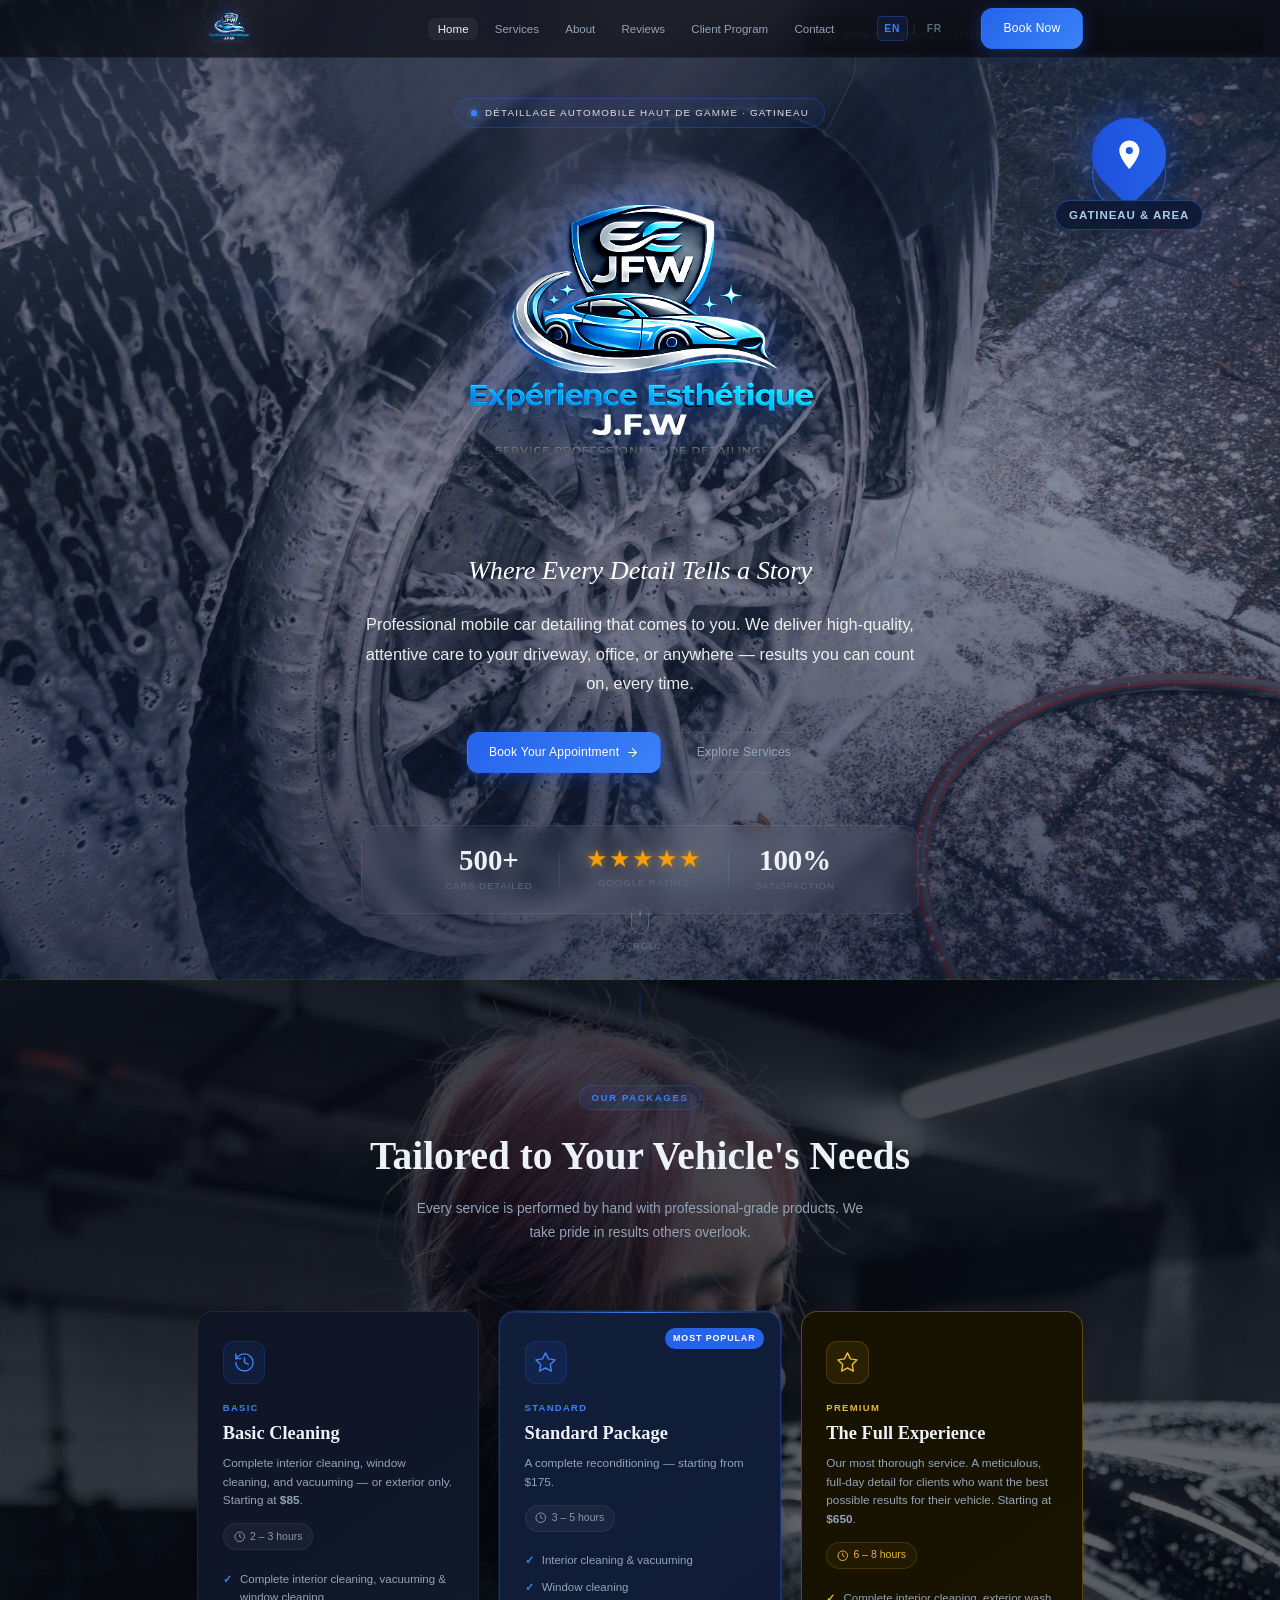
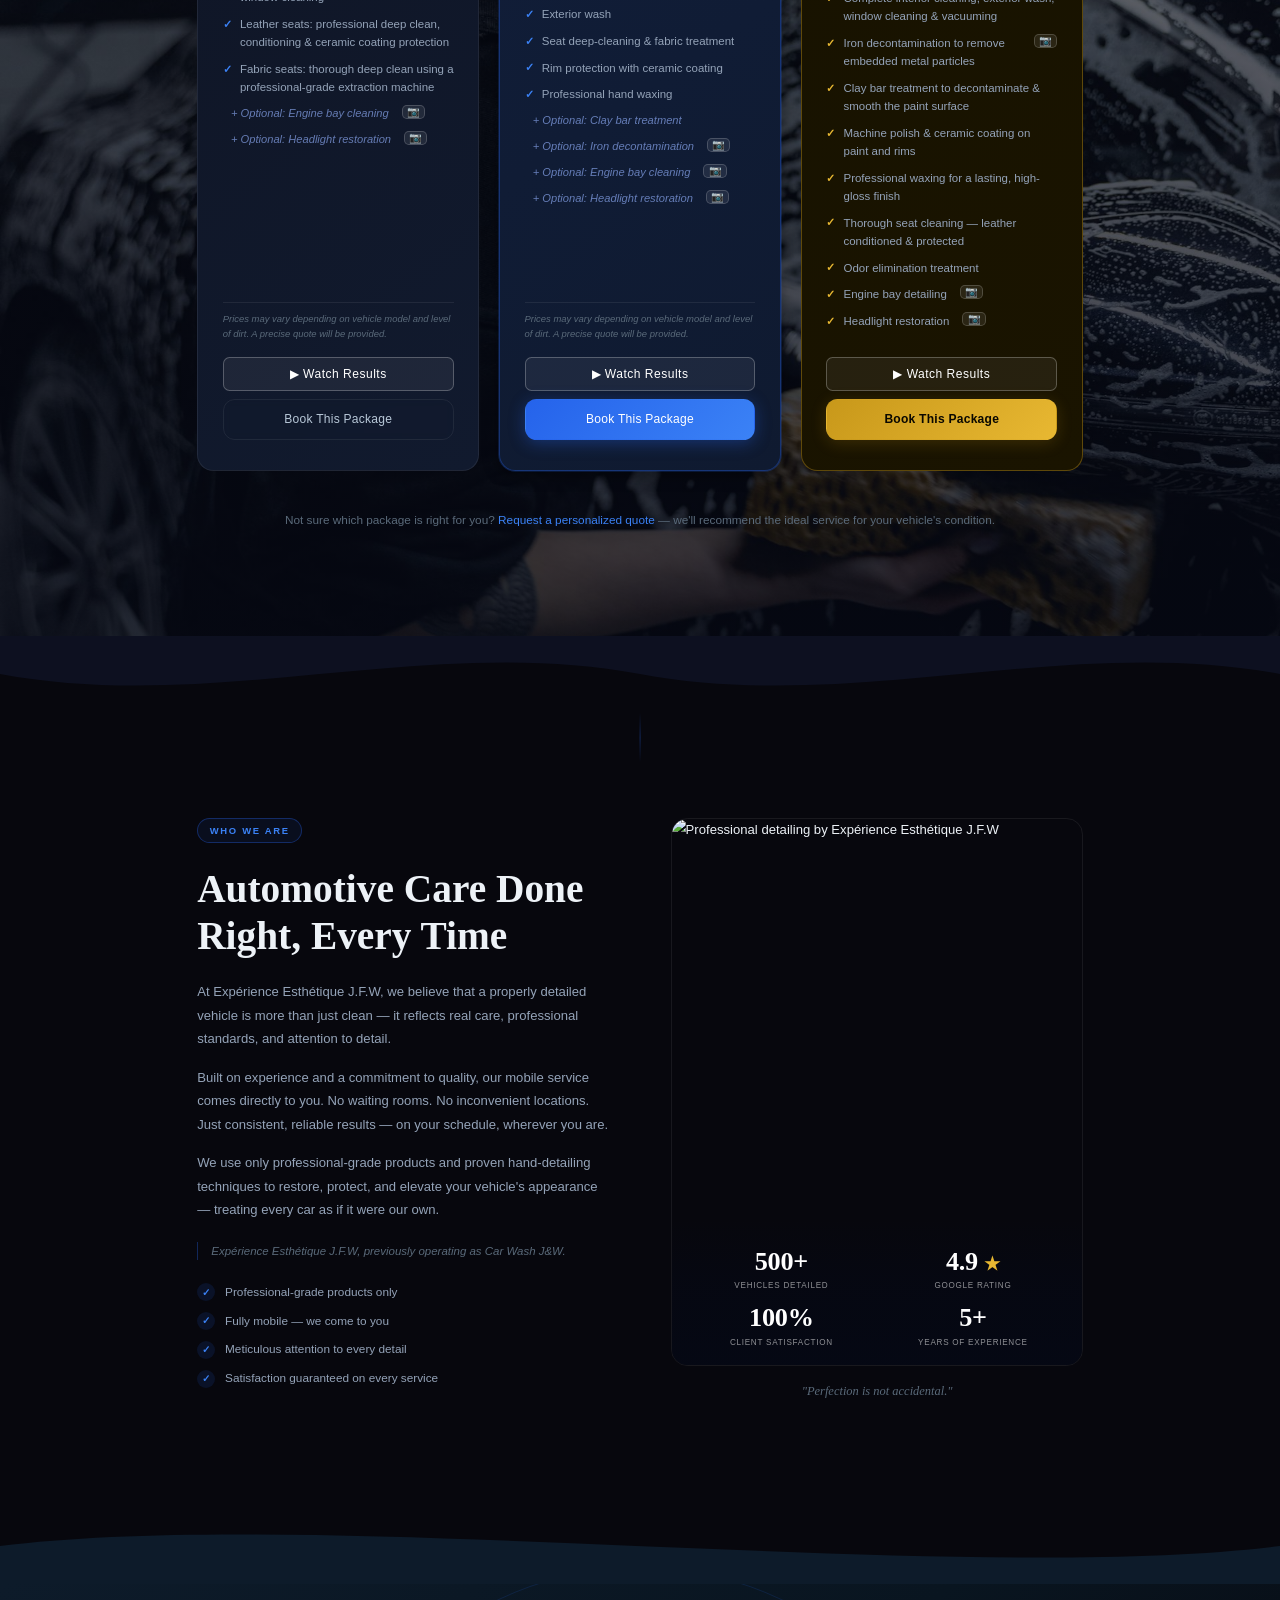
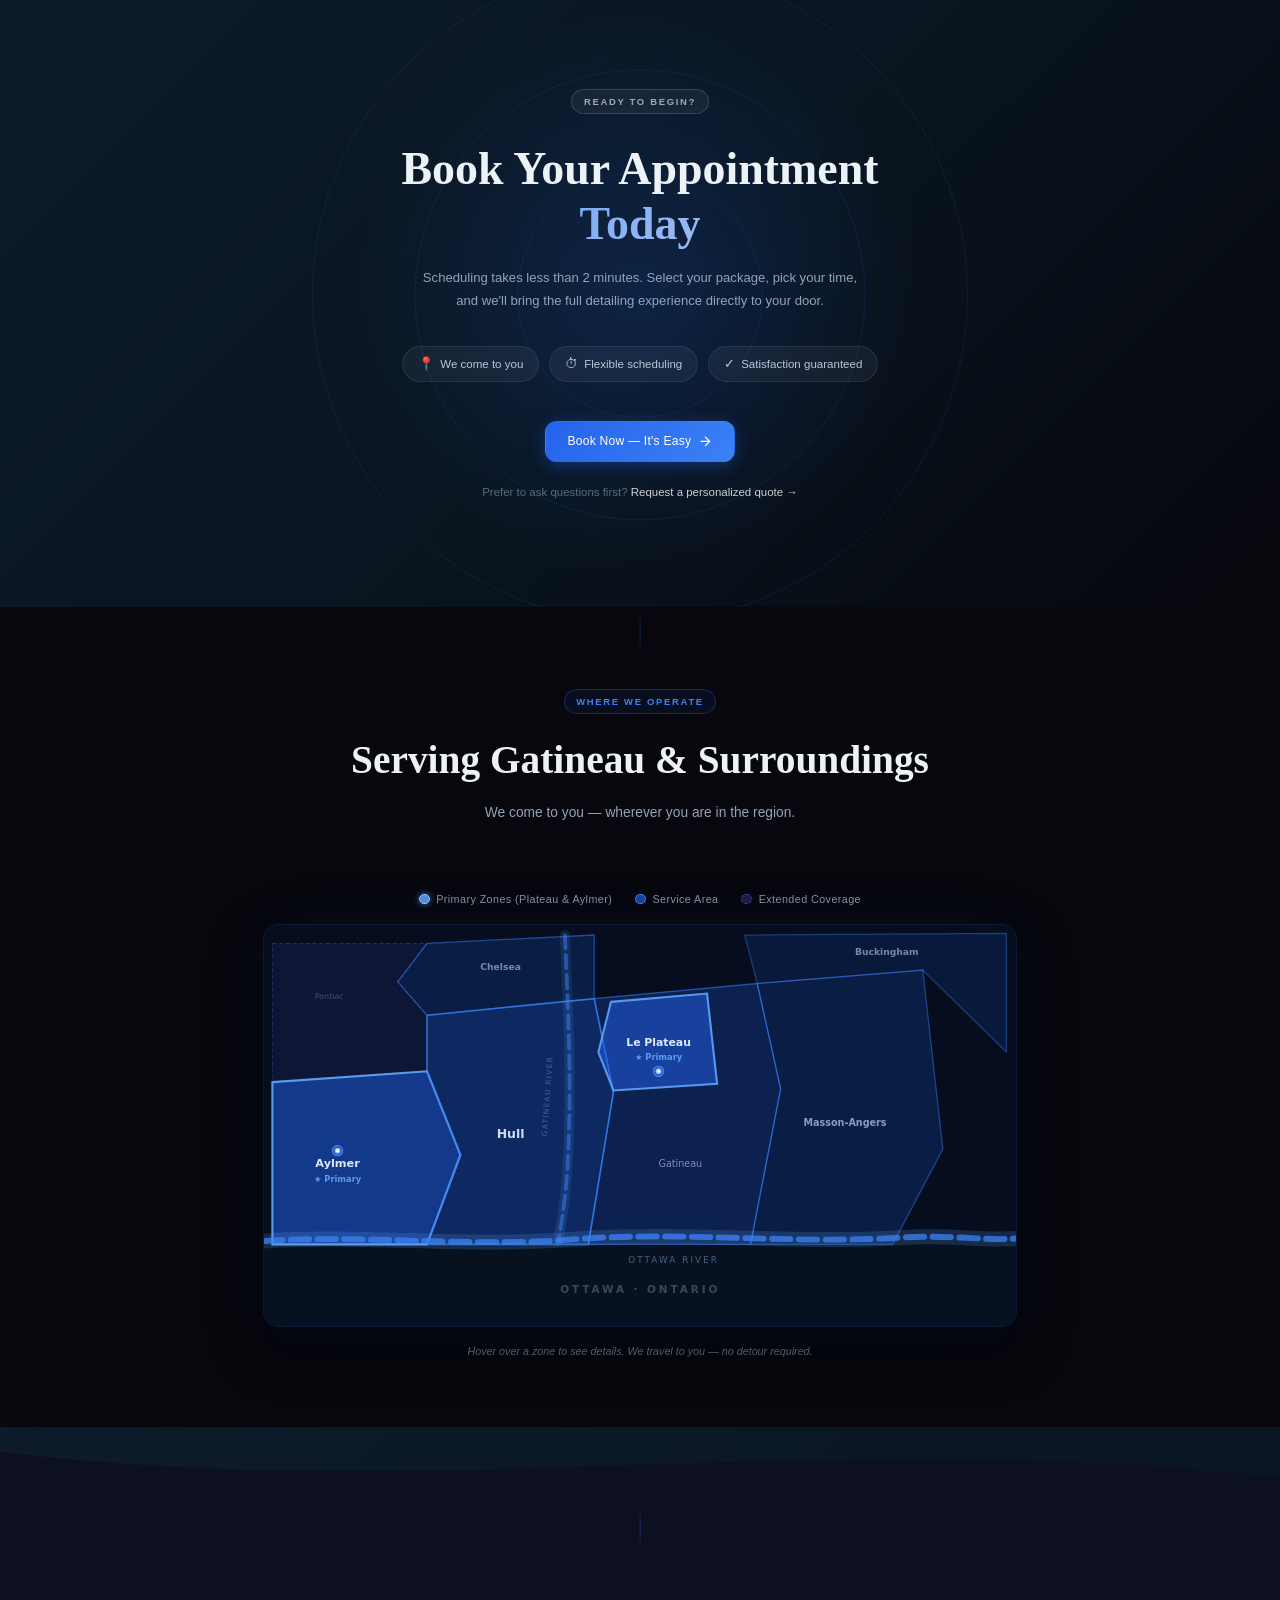
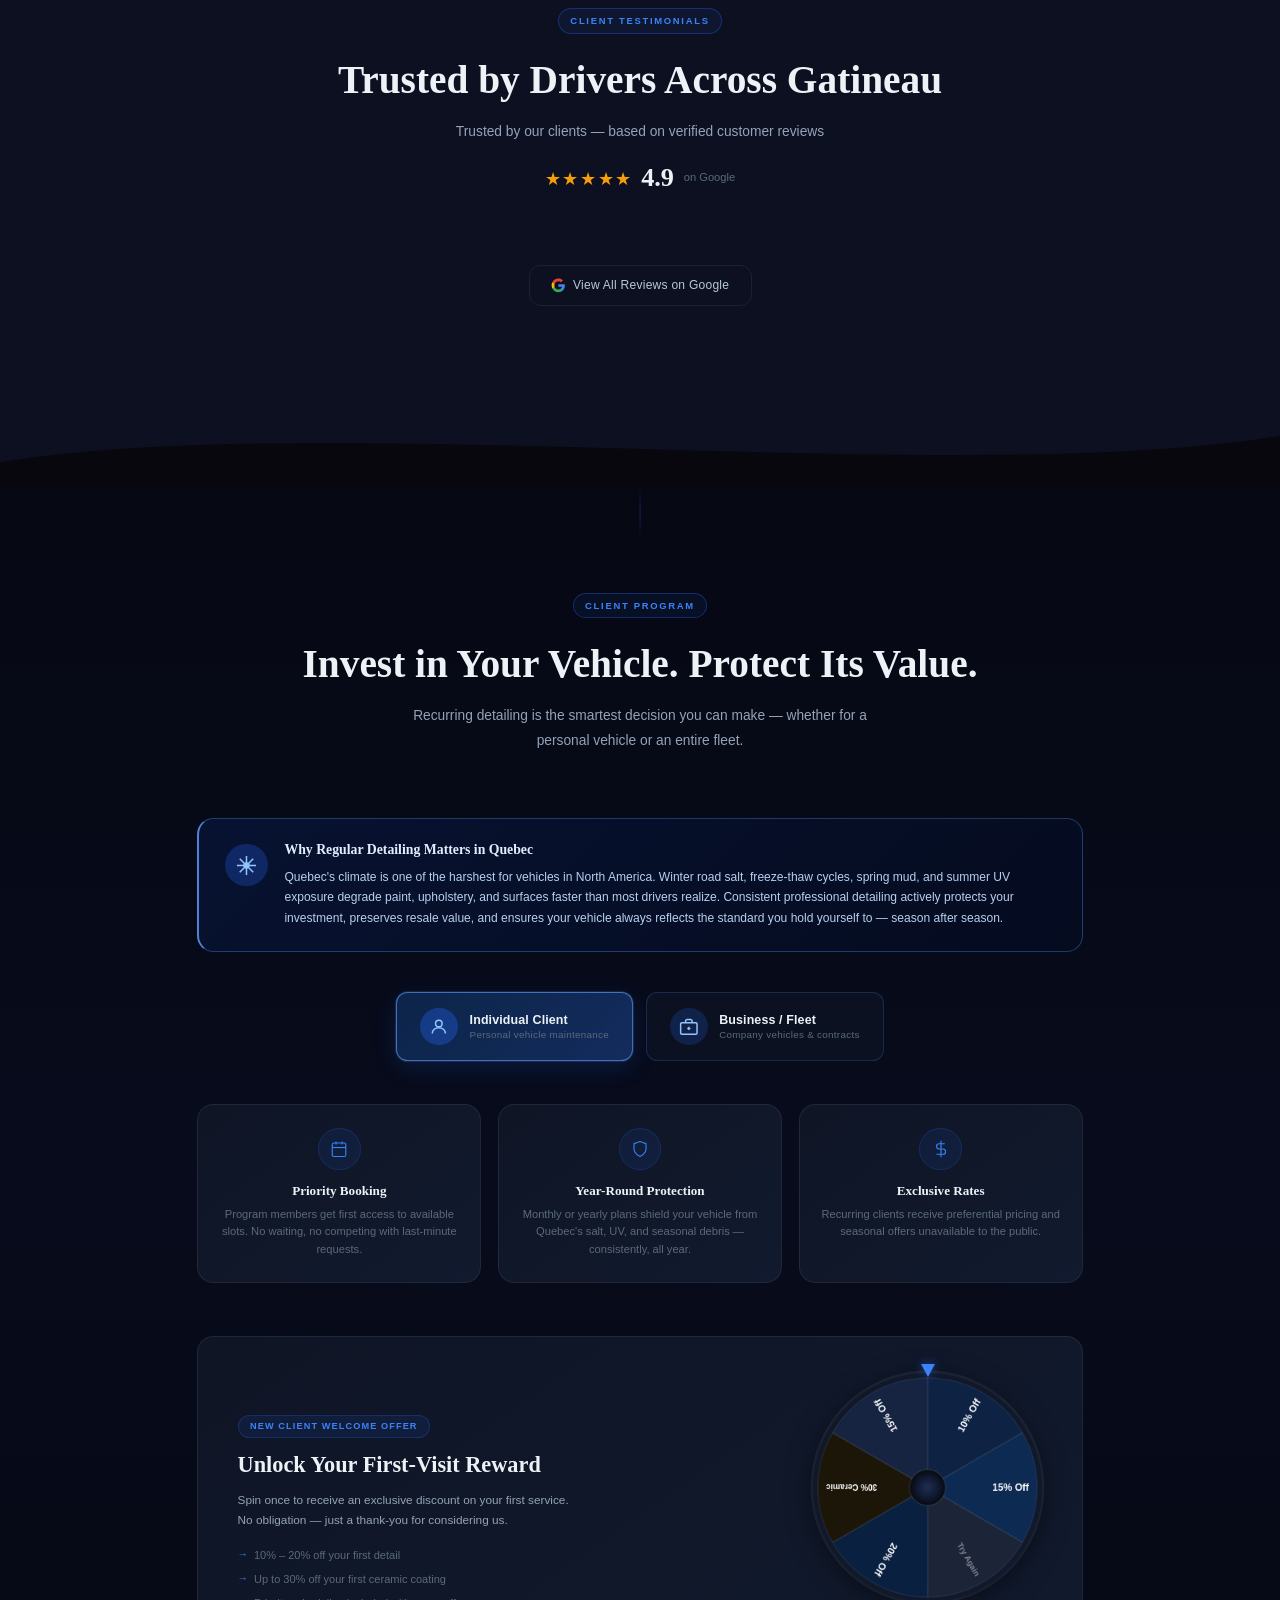
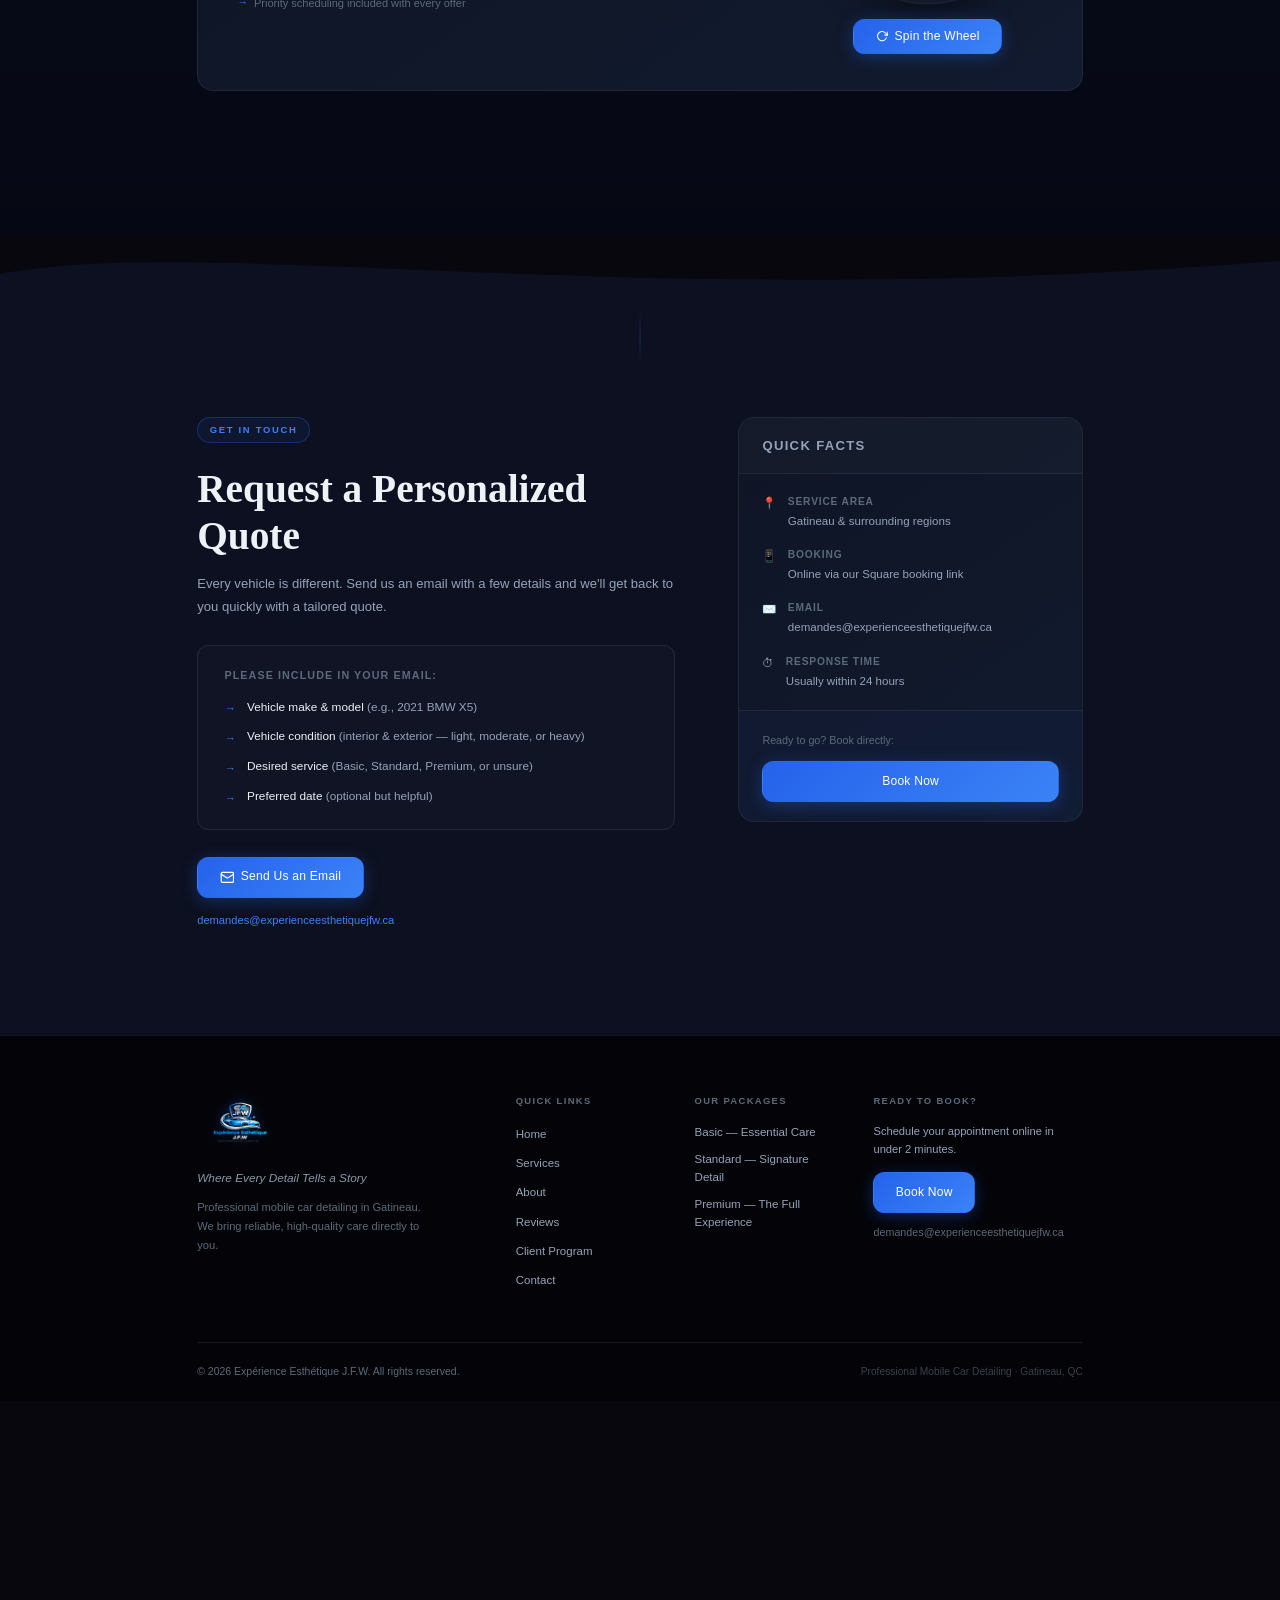
==== index.html @ 49239dad "Update contact email to demandes@experienceesthetiquejfw.ca + add HSTS header - Replace all instance" ====
<!DOCTYPE html>
<html lang="en">
<head>
    <meta charset="UTF-8">
    <meta name="viewport" content="width=device-width, initial-scale=1.0">
    <meta name="description" content="Expérience Esthétique J.F.W — Professional mobile car detailing in Gatineau. High-quality auto detailing services that bring reliable, attentive care directly to your door.">
    <meta name="keywords" content="car detailing, mobile detailing, professional auto detailing, Gatineau, lave-auto, ceramic coating, paint correction">
    <meta name="author" content="Expérience Esthétique J.F.W">
    <meta property="og:title" content="Expérience Esthétique J.F.W | Professional Mobile Car Detailing">
    <meta property="og:description" content="Professional mobile car detailing that comes to you. Reliable, high-quality automotive care in Gatineau — trusted by drivers across the region.">
    <meta property="og:type" content="website">
    <title>Expérience Esthétique J.F.W | Professional Mobile Car Detailing</title>
    <!-- ── Content Security Policy ──────────────────────────────────────
         Restricts what can load on this page.
         • script-src 'self' — NO unsafe-inline: all handlers in script.js
         • style-src 'unsafe-inline' required for dynamic inline styles (canvas, animations)
         • font-src  allows Google Fonts files
         • img-src   allows Pexels CDN + data: (canvas logo) + blob:
         • media-src 'none' — videos served via Bunny.net iframe, not <video> tags
         • frame-src — only Bunny.net embed player allowed
         • frame-ancestors enforced via _headers file (meta CSP cannot set this)
    ──────────────────────────────────────────────────────────────────── -->
    <meta http-equiv="Content-Security-Policy" content="
        default-src 'self';
        script-src 'self';
        style-src 'self' 'unsafe-inline' https://fonts.googleapis.com;
        font-src 'self' https://fonts.gstatic.com;
        img-src 'self' https://images.pexels.com data: blob:;
        media-src 'none';
        connect-src 'none';
        frame-src https://iframe.mediadelivery.net;
        object-src 'none';
        base-uri 'self';
        form-action 'none';
    ">
    <link rel="preconnect" href="https://fonts.googleapis.com">
    <link rel="preconnect" href="https://fonts.gstatic.com" crossorigin>
    <link href="https://fonts.googleapis.com/css2?family=Playfair+Display:ital,wght@0,400;0,500;0,600;0,700;1,400&family=Inter:wght@300;400;500;600&display=swap" rel="stylesheet">
    <link rel="stylesheet" href="styles.css">
</head>
<body>

    <!-- ===================== NAVIGATION ===================== -->
    <nav class="navbar" id="navbar">
        <div class="nav-container">

            <!-- Logo Image — save your logo as logo.png in this folder -->
            <a href="#home" class="nav-logo" aria-label="Expérience Esthétique J.F.W — Home">
                <img src="logo.png" alt="Expérience Esthétique J.F.W logo" class="nav-logo-img" />
            </a>

            <!-- Desktop Nav Links -->
            <ul class="nav-links" id="navLinks" role="navigation" aria-label="Main navigation">
                <li><a href="#home">Home</a></li>
                <li><a href="#services">Services</a></li>
                <li><a href="#about">About</a></li>
                <li><a href="#reviews">Reviews</a></li>
                <li><a href="#loyalty">Client Program</a></li>
                <li><a href="#contact">Contact</a></li>
            </ul>

            <!-- Language Switcher -->
            <div class="lang-switcher">
                <a href="index.html" class="lang-btn lang-btn--active">EN</a>
                <span class="lang-divider">|</span>
                <a href="fr.html" class="lang-btn">FR</a>
            </div>

            <a href="https://book.squareup.com/appointments/rt2mwcl48owbr6/location/LXNHQYMYA4GEH"
               target="_blank" rel="noopener noreferrer"
               class="btn btn-primary btn-sm nav-book-btn">Book Now</a>

            <button class="nav-toggle" id="navToggle" aria-label="Toggle mobile navigation" aria-expanded="false">
                <span class="hamburger-line"></span>
                <span class="hamburger-line"></span>
                <span class="hamburger-line"></span>
            </button>
        </div>

        <!-- Mobile Dropdown -->
        <div class="mobile-menu" id="mobileMenu" aria-hidden="true">
            <ul>
                <li><a href="#home" class="mobile-link">Home</a></li>
                <li><a href="#services" class="mobile-link">Services</a></li>
                <li><a href="#about" class="mobile-link">About</a></li>
                <li><a href="#reviews" class="mobile-link">Reviews</a></li>
                <li><a href="#loyalty" class="mobile-link">Client Program</a></li>
                <li><a href="#contact" class="mobile-link">Contact</a></li>
            </ul>
            <div class="mobile-lang">
                <a href="index.html" class="lang-btn lang-btn--active">EN</a>
                <span class="lang-divider">|</span>
                <a href="fr.html" class="lang-btn">FR</a>
            </div>
            <a href="https://book.squareup.com/appointments/rt2mwcl48owbr6/location/LXNHQYMYA4GEH"
               target="_blank" rel="noopener noreferrer"
               class="btn btn-primary mobile-book-btn">Book Now</a>
        </div>
    </nav>


    <!-- ===================== HERO SECTION ===================== -->
    <section id="home" class="hero" aria-label="Hero section">

        <!-- Video background -->
        <div class="hero-bg" aria-hidden="true">
            <video class="hero-video-bg" autoplay muted loop playsinline>
                <source src="background.MOV" type="video/mp4">
            </video>
            <div class="hero-video-overlay"></div>
            <div class="hero-glow hero-glow-1"></div>
            <div class="hero-glow hero-glow-2"></div>
            <!-- Water caustic light overlay -->
            <div class="water-caustic"></div>
        </div>

        <!-- Floating review bubbles in hero corners -->
        <div class="review-bubbles-arena" id="reviewBubblesArena" aria-hidden="true"></div>

        <!-- Interactive location pin — links to service area map -->
        <a href="#service-area" class="hero-location-pin" aria-label="See our service area">
            <div class="pin-pulse-ring pin-pulse-1"></div>
            <div class="pin-pulse-ring pin-pulse-2"></div>
            <div class="pin-body">
                <svg xmlns="http://www.w3.org/2000/svg" viewBox="0 0 24 24" fill="currentColor" aria-hidden="true">
                    <path d="M12 2C8.13 2 5 5.13 5 9c0 5.25 7 13 7 13s7-7.75 7-13c0-3.87-3.13-7-7-7zm0 9.5A2.5 2.5 0 1 1 12 6.5a2.5 2.5 0 0 1 0 5z"/>
                </svg>
            </div>
            <div class="pin-label">Gatineau &amp; area</div>
        </a>

        <div class="hero-content container">

            <div class="hero-badge animate-fade-up" data-delay="0">
                <span class="badge-pulse"></span>
                Détaillage Automobile Haut de Gamme · Gatineau
            </div>

            <!-- Logo centred in hero -->
            <div class="hero-logo animate-fade-up" data-delay="50">
                <img src="logo.png" alt="Expérience Esthétique J.F.W" class="hero-logo-img" />
            </div>

            <p class="hero-tagline animate-fade-up" data-delay="200">
                Where Every Detail Tells a Story
            </p>

            <p class="hero-description animate-fade-up" data-delay="300">
                Professional mobile car detailing that comes to you. We deliver high-quality,
                attentive care to your driveway, office, or anywhere — results you can count on, every time.
            </p>

            <div class="hero-actions animate-fade-up" data-delay="400">
                <a href="https://book.squareup.com/appointments/rt2mwcl48owbr6/location/LXNHQYMYA4GEH"
                   target="_blank" rel="noopener noreferrer"
                   class="btn btn-primary btn-lg ripple-btn">
                    Book Your Appointment
                    <svg class="btn-icon" xmlns="http://www.w3.org/2000/svg" width="16" height="16" viewBox="0 0 24 24" fill="none" stroke="currentColor" stroke-width="2" stroke-linecap="round" stroke-linejoin="round" aria-hidden="true"><path d="M5 12h14M12 5l7 7-7 7"/></svg>
                </a>
                <a href="#services" class="btn btn-ghost btn-lg">Explore Services</a>
            </div>

            <div class="hero-stats">
                <div class="stat-item">
                    <span class="stat-number">500+</span>
                    <span class="stat-label">Cars Detailed</span>
                </div>
                <div class="stat-divider" aria-hidden="true"></div>
                <div class="stat-item">
                    <span class="stat-stars-row" aria-label="5 out of 5 stars">★★★★★</span>
                    <span class="stat-label">Google Rating</span>
                </div>
                <div class="stat-divider" aria-hidden="true"></div>
                <div class="stat-item">
                    <span class="stat-number">100%</span>
                    <span class="stat-label">Satisfaction</span>
                </div>
            </div>
        </div>

        <!-- ┌─────────────────────────────────────────────────────┐
             │  MEDIA SLOT 1 — Hero Background Video / Image      │
             │  Position: Full-screen behind hero content          │
             │  Suggested: Car being detailed, driving shot,       │
             │             or luxury car close-up                  │
             │  Format: MP4 video (loop/muted) or JPG 1920×1080   │
             └─────────────────────────────────────────────────────┘ -->
        <div class="media-slot media-slot--hero-bg">
            <div class="media-slot-inner">
                <span class="ms-icon">🎬</span>
                <span class="ms-title">Hero Background — Video or Photo</span>
                <span class="ms-spec">Full screen · MP4 video (loop) or 1920×1080 image</span>
                <span class="ms-hint">Will sit behind the logo &amp; text with a dark overlay</span>
            </div>
        </div>

        <!-- Animated water waves at bottom of hero -->
        <div class="hero-waves" aria-hidden="true">
            <div class="wave wave-back"></div>
            <div class="wave wave-mid"></div>
            <div class="wave wave-front"></div>
        </div>

        <div class="scroll-indicator" aria-hidden="true">
            <div class="scroll-mouse"><div class="scroll-wheel"></div></div>
            <span class="scroll-label">Scroll</span>
        </div>
    </section>


    <!-- ===================== SERVICES SECTION ===================== -->
    <section id="services" class="section services" aria-label="Service packages">

        <div class="container">

            <div class="section-header scroll-reveal">
                <span class="section-label">Our Packages</span>
                <h2 class="section-title">Tailored to Your Vehicle's Needs</h2>
                <p class="section-subtitle">
                    Every service is performed by hand with professional-grade products.
                    We take pride in results others overlook.
                </p>
            </div>

            <div class="services-grid">

                <!-- BASIC -->
                <article class="service-card scroll-reveal" data-delay="0">
                    <div class="card-water-shimmer" aria-hidden="true"></div>
                    <div class="card-icon">
                        <svg xmlns="http://www.w3.org/2000/svg" width="28" height="28" viewBox="0 0 24 24" fill="none" stroke="currentColor" stroke-width="1.5" stroke-linecap="round" stroke-linejoin="round"><path d="M3 12a9 9 0 1 0 9-9 9.75 9.75 0 0 0-6.74 2.74L3 8"/><path d="M3 3v5h5"/><path d="M12 7v5l4 2"/></svg>
                    </div>
                    <div class="card-tier">Basic</div>
                    <h3 class="card-title">Basic Cleaning</h3>
                    <p class="card-description">Complete interior cleaning, window cleaning, and vacuuming — or exterior only. Starting at <strong>$85</strong>.</p>
                    <div class="card-time">
                        <svg xmlns="http://www.w3.org/2000/svg" width="14" height="14" viewBox="0 0 24 24" fill="none" stroke="currentColor" stroke-width="2"><circle cx="12" cy="12" r="10"/><polyline points="12,6 12,12 16,14"/></svg>
                        2 – 3 hours
                    </div>
                    <ul class="card-features">
                        <li>Complete interior cleaning, vacuuming &amp; window cleaning</li>
                        <li>Leather seats: professional deep clean, conditioning &amp; ceramic coating protection</li>
                        <li>Fabric seats: thorough deep clean using a professional-grade extraction machine</li>
                        <li class="optional">+ Optional: Engine bay cleaning <button class="result-peek" data-video="engine bay file.mp4" title="See result">&#128247;</button></li>
                        <li class="optional">+ Optional: Headlight restoration <button class="result-peek" data-video="headlights.mp4" title="See result">&#128247;</button></li>
                    </ul>
                    <p class="card-price-note">Prices may vary depending on vehicle model and level of dirt. A precise quote will be provided.</p>
                    <button class="btn btn-watch btn-full" data-video="0412.mp4">&#9654; Watch Results</button>
                    <a href="https://book.squareup.com/appointments/rt2mwcl48owbr6/location/LXNHQYMYA4GEH/services/EOZNUO5M3SINN3T3HDJULO3Q"
                       target="_blank" rel="noopener noreferrer"
                       class="btn btn-outline btn-full ripple-btn">Book This Package</a>
                </article>

                <!-- STANDARD (featured) -->
                <article class="service-card service-card--featured scroll-reveal" data-delay="100">
                    <div class="card-water-shimmer" aria-hidden="true"></div>
                    <div class="card-badge">Most Popular</div>
                    <div class="card-icon">
                        <svg xmlns="http://www.w3.org/2000/svg" width="28" height="28" viewBox="0 0 24 24" fill="none" stroke="currentColor" stroke-width="1.5" stroke-linecap="round" stroke-linejoin="round"><polygon points="12,2 15.09,8.26 22,9.27 17,14.14 18.18,21.02 12,17.77 5.82,21.02 7,14.14 2,9.27 8.91,8.26"/></svg>
                    </div>
                    <div class="card-tier">Standard</div>
                    <h3 class="card-title">Standard Package</h3>
                    <p class="card-description">A complete reconditioning — starting from $175.</p>
                    <div class="card-time">
                        <svg xmlns="http://www.w3.org/2000/svg" width="14" height="14" viewBox="0 0 24 24" fill="none" stroke="currentColor" stroke-width="2"><circle cx="12" cy="12" r="10"/><polyline points="12,6 12,12 16,14"/></svg>
                        3 – 5 hours
                    </div>
                    <ul class="card-features">
                        <li>Interior cleaning &amp; vacuuming</li>
                        <li>Window cleaning</li>
                        <li>Exterior wash</li>
                        <li>Seat deep-cleaning &amp; fabric treatment</li>
                        <li>Rim protection with ceramic coating</li>
                        <li>Professional hand waxing</li>
                        <li class="optional">+ Optional: Clay bar treatment</li>
                        <li class="optional">+ Optional: Iron decontamination <button class="result-peek" data-video="iron decontamination .mp4" title="See result">&#128247;</button></li>
                        <li class="optional">+ Optional: Engine bay cleaning <button class="result-peek" data-video="engine bay file.mp4" title="See result">&#128247;</button></li>
                        <li class="optional">+ Optional: Headlight restoration <button class="result-peek" data-video="headlights.mp4" title="See result">&#128247;</button></li>
                    </ul>
                    <p class="card-price-note">Prices may vary depending on vehicle model and level of dirt. A precise quote will be provided.</p>
                    <button class="btn btn-watch btn-full" data-video="standard package.mov">&#9654; Watch Results</button>
                    <a href="https://book.squareup.com/appointments/rt2mwcl48owbr6/location/LXNHQYMYA4GEH/services/CU6H47MQIGE2CKQ3SO24CLKC"
                       target="_blank" rel="noopener noreferrer"
                       class="btn btn-primary btn-full ripple-btn">Book This Package</a>
                </article>

                <!-- PREMIUM -->
                <article class="service-card service-card--premium scroll-reveal" data-delay="200">
                    <div class="card-water-shimmer card-water-shimmer--gold" aria-hidden="true"></div>
                    <div class="card-icon">
                        <svg xmlns="http://www.w3.org/2000/svg" width="28" height="28" viewBox="0 0 24 24" fill="none" stroke="currentColor" stroke-width="1.5" stroke-linecap="round" stroke-linejoin="round"><path d="M12 2l3.09 6.26L22 9.27l-5 4.97 1.18 6.88L12 17.77l-6.18 3.25L7 14.14 2 9.27l6.91-1.01L12 2z"/></svg>
                    </div>
                    <div class="card-tier card-tier--gold">Premium</div>
                    <h3 class="card-title">The Full Experience</h3>
                    <p class="card-description">Our most thorough service. A meticulous, full-day detail for clients who want the best possible results for their vehicle. Starting at <strong>$650</strong>.</p>
                    <div class="card-time card-time--gold">
                        <svg xmlns="http://www.w3.org/2000/svg" width="14" height="14" viewBox="0 0 24 24" fill="none" stroke="currentColor" stroke-width="2"><circle cx="12" cy="12" r="10"/><polyline points="12,6 12,12 16,14"/></svg>
                        6 – 8 hours
                    </div>
                    <ul class="card-features">
                        <li>Complete interior cleaning, exterior wash, window cleaning &amp; vacuuming</li>
                        <li>Iron decontamination to remove embedded metal particles <button class="result-peek" data-video="iron decontamination .mp4" title="See result">&#128247;</button></li>
                        <li>Clay bar treatment to decontaminate &amp; smooth the paint surface</li>
                        <li>Machine polish &amp; ceramic coating on paint and rims</li>
                        <li>Professional waxing for a lasting, high-gloss finish</li>
                        <li>Thorough seat cleaning — leather conditioned &amp; protected</li>
                        <li>Odor elimination treatment</li>
                        <li>Engine bay detailing <button class="result-peek" data-video="engine bay file.mp4" title="See result">&#128247;</button></li>
                        <li>Headlight restoration <button class="result-peek" data-video="headlights.mp4" title="See result">&#128247;</button></li>
                    </ul>
                    <button class="btn btn-watch btn-full" data-video="lexperienceeee.mp4">&#9654; Watch Results</button>
                    <a href="https://book.squareup.com/appointments/rt2mwcl48owbr6/location/LXNHQYMYA4GEH/services/YRAMB7QCHBLBIU35DCFCDO5L"
                       target="_blank" rel="noopener noreferrer"
                       class="btn btn-gold btn-full ripple-btn">Book This Package</a>
                </article>

            </div>


            <p class="services-note scroll-reveal">
                Not sure which package is right for you?
                <a href="#contact" class="text-link">Request a personalized quote</a> — we'll recommend the ideal service for your vehicle's condition.
            </p>
        </div>
    </section>

    <!-- Wave divider: services → about -->
    <div class="wave-divider wave-divider--down" aria-hidden="true">
        <svg viewBox="0 0 1440 90" xmlns="http://www.w3.org/2000/svg" preserveAspectRatio="none">
            <path d="M0,45 C240,90 480,0 720,45 C960,90 1200,0 1440,45 L1440,90 L0,90 Z" fill="#07070d"/>
        </svg>
    </div>


    <!-- ===================== ABOUT SECTION ===================== -->
    <section id="about" class="section about" aria-label="About">
        <div class="container">
            <div class="about-grid">

                <div class="about-content scroll-reveal">
                    <span class="section-label">Who We Are</span>
                    <h2 class="section-title about-title">Automotive Care Done Right, Every Time</h2>
                    <p class="about-text">At Expérience Esthétique J.F.W, we believe that a properly detailed vehicle is more than just clean — it reflects real care, professional standards, and attention to detail.</p>
                    <p class="about-text">Built on experience and a commitment to quality, our mobile service comes directly to you. No waiting rooms. No inconvenient locations. Just consistent, reliable results — on your schedule, wherever you are.</p>
                    <p class="about-text">We use only professional-grade products and proven hand-detailing techniques to restore, protect, and elevate your vehicle's appearance — treating every car as if it were our own.</p>
                    <p class="about-rebrand">Expérience Esthétique J.F.W, previously operating as Car Wash J&amp;W.</p>
                    <div class="about-points">
                        <div class="about-point"><span class="point-check">✓</span><span>Professional-grade products only</span></div>
                        <div class="about-point"><span class="point-check">✓</span><span>Fully mobile — we come to you</span></div>
                        <div class="about-point"><span class="point-check">✓</span><span>Meticulous attention to every detail</span></div>
                        <div class="about-point"><span class="point-check">✓</span><span>Satisfaction guaranteed on every service</span></div>
                    </div>
                </div>

                <div class="about-visual scroll-reveal" data-delay="150">
                    <!-- Photo with stats overlay -->
                    <div class="about-photo-frame">
                        <img src="audi-fixed.jpg" alt="Professional detailing by Expérience Esthétique J.F.W" loading="lazy">
                        <div class="about-stats-overlay">
                            <div class="about-stat-chip">
                                <span class="chip-number">500+</span>
                                <span class="chip-label">Vehicles Detailed</span>
                            </div>
                            <div class="about-stat-chip">
                                <span class="chip-number">4.9 <span class="chip-star">★</span></span>
                                <span class="chip-label">Google Rating</span>
                            </div>
                            <div class="about-stat-chip">
                                <span class="chip-number">100%</span>
                                <span class="chip-label">Client Satisfaction</span>
                            </div>
                            <div class="about-stat-chip">
                                <span class="chip-number">5+</span>
                                <span class="chip-label">Years of Experience</span>
                            </div>
                        </div>
                    </div>
                    <p class="about-photo-quote">"Perfection is not accidental."</p>
                </div>

            </div>
        </div>
    </section>

    <!-- ===================== OUR WORK / PORTFOLIO ===================== -->
    <!--
        MEDIA SLOTS 6–12 — Photo & Video Gallery
        Position: Between About and Booking
        Add your real photos/videos here when ready.
        Slots: 6 photos + 1 feature video
    -->

    <!-- Wave divider: portfolio → booking -->
    <div class="wave-divider wave-divider--up" aria-hidden="true">
        <svg viewBox="0 0 1440 90" xmlns="http://www.w3.org/2000/svg" preserveAspectRatio="none">
            <path d="M0,45 C360,0 1080,90 1440,45 L1440,90 L0,90 Z" fill="#0d1b2a"/>
        </svg>
    </div>


    <!-- ===================== BOOKING SECTION ===================== -->
    <section id="booking" class="section booking" aria-label="Book your appointment">
        <div class="booking-bg" aria-hidden="true">
            <div class="booking-glow"></div>
            <!-- Ripple rings for water effect -->
            <div class="booking-ripple booking-ripple-1"></div>
            <div class="booking-ripple booking-ripple-2"></div>
            <div class="booking-ripple booking-ripple-3"></div>
        </div>
        <div class="container booking-content scroll-reveal">
            <span class="section-label section-label--light">Ready to Begin?</span>
            <h2 class="booking-title">
                Book Your Appointment
                <span class="title-accent-block">Today</span>
            </h2>
            <p class="booking-description">
                Scheduling takes less than 2 minutes. Select your package, pick your time,
                and we'll bring the full detailing experience directly to your door.
            </p>
            <div class="booking-features">
                <div class="booking-feature"><span class="booking-feature-icon">📍</span><span>We come to you</span></div>
                <div class="booking-feature"><span class="booking-feature-icon">⏱</span><span>Flexible scheduling</span></div>
                <div class="booking-feature"><span class="booking-feature-icon">✓</span><span>Satisfaction guaranteed</span></div>
            </div>
            <a href="https://book.squareup.com/appointments/rt2mwcl48owbr6/location/LXNHQYMYA4GEH"
               target="_blank" rel="noopener noreferrer"
               class="btn btn-primary btn-xl booking-main-btn ripple-btn">
                Book Now — It's Easy
                <svg class="btn-icon" xmlns="http://www.w3.org/2000/svg" width="18" height="18" viewBox="0 0 24 24" fill="none" stroke="currentColor" stroke-width="2" stroke-linecap="round" stroke-linejoin="round"><path d="M5 12h14M12 5l7 7-7 7"/></svg>
            </a>
            <p class="booking-sub">
                Prefer to ask questions first?
                <a href="#contact" class="text-link text-link--light">Request a personalized quote →</a>
            </p>
        </div>
    </section>

    <!-- ===================== SERVICE AREA MAP ===================== -->
    <section id="service-area" class="section service-area-section" aria-label="Service area">
        <div class="container">
            <div class="section-header scroll-reveal">
                <span class="section-label">Where We Operate</span>
                <h2 class="section-title">Serving Gatineau &amp; Surroundings</h2>
                <p class="section-subtitle">We come to you — wherever you are in the region.</p>
            </div>
            <div class="map-wrapper scroll-reveal">
                <div class="map-legend">
                    <div class="legend-item"><span class="legend-dot legend-dot--primary"></span>Primary Zones (Plateau &amp; Aylmer)</div>
                    <div class="legend-item"><span class="legend-dot"></span>Service Area</div>
                    <div class="legend-item"><span class="legend-dot legend-dot--extended"></span>Extended Coverage</div>
                </div>
                <svg id="serviceMap" viewBox="0 0 900 480" xmlns="http://www.w3.org/2000/svg" role="img" aria-label="Interactive map of Gatineau service area">

                    <!-- Background -->
                    <rect width="900" height="480" fill="#050d1f"/>

                    <!-- Ontario / Ottawa (south reference band) -->
                    <path d="M 0,382 L 900,374 L 900,480 L 0,480 Z" fill="#081220" opacity="0.8"/>

                    <!-- ── Service regions ── -->
                    <!-- Pontiac / West (extended, dashed) -->
                    <polygon points="10,22 195,22 160,68 195,108 195,175 10,188"
                        class="map-region map-region--extended"
                        data-name="Pontiac"
                        fill="rgba(99,102,241,0.10)" stroke="rgba(99,102,241,0.30)" stroke-width="1.2" stroke-dasharray="5,3"/>

                    <!-- Chelsea (north of Hull) -->
                    <polygon points="195,22 395,12 395,88 195,108 160,68"
                        class="map-region"
                        data-name="Chelsea"
                        fill="rgba(37,99,235,0.18)" stroke="rgba(59,130,246,0.5)" stroke-width="1.5"/>

                    <!-- Aylmer (far west sector) — PRIMARY ZONE -->
                    <polygon points="10,188 195,175 235,275 195,382 10,382"
                        class="map-region map-region--primary"
                        data-name="Aylmer"
                        fill="rgba(37,99,235,0.52)" stroke="rgba(96,165,250,0.92)" stroke-width="2.5"/>

                    <!-- Hull (center-west — main area) -->
                    <polygon points="195,108 395,88 418,200 388,382 195,382 235,275 195,175"
                        class="map-region"
                        data-name="Hull"
                        fill="rgba(37,99,235,0.32)" stroke="rgba(59,130,246,0.7)" stroke-width="2"/>

                    <!-- Gatineau (center) -->
                    <polygon points="395,88 590,70 618,196 582,382 388,382 418,200"
                        class="map-region"
                        data-name="Gatineau"
                        fill="rgba(37,99,235,0.24)" stroke="rgba(59,130,246,0.55)" stroke-width="1.5"/>

                    <!-- Le Plateau — PRIMARY ZONE (overlay within Gatineau sector) -->
                    <polygon points="415,92 530,82 542,190 418,198 400,152"
                        class="map-region map-region--primary"
                        data-name="Le Plateau"
                        fill="rgba(37,99,235,0.50)" stroke="rgba(96,165,250,0.90)" stroke-width="2.5"/>

                    <!-- Masson-Angers (east) -->
                    <polygon points="590,70 788,54 812,268 752,382 582,382 618,196"
                        class="map-region"
                        data-name="Masson-Angers"
                        fill="rgba(37,99,235,0.18)" stroke="rgba(59,130,246,0.45)" stroke-width="1.5"/>

                    <!-- Buckingham (northeast) -->
                    <polygon points="575,12 888,10 888,152 788,54 590,70 575,12"
                        class="map-region"
                        data-name="Buckingham"
                        fill="rgba(37,99,235,0.14)" stroke="rgba(59,130,246,0.38)" stroke-width="1.5"/>

                    <!-- ── Rivers ── -->
                    <!-- Ottawa River glow base -->
                    <path d="M 0,378 C 120,370 240,386 370,376 C 500,366 630,382 760,374 C 820,370 860,378 900,375"
                        fill="none" stroke="rgba(96,165,250,0.18)" stroke-width="18" stroke-linecap="round"/>
                    <!-- Ottawa River animated flow -->
                    <path class="map-river"
                        d="M 0,378 C 120,370 240,386 370,376 C 500,366 630,382 760,374 C 820,370 860,378 900,375"
                        fill="none" stroke="rgba(59,130,246,0.75)" stroke-width="7" stroke-linecap="round"/>

                    <!-- Gatineau River glow -->
                    <path d="M 360,12 C 363,90 368,170 364,272 C 362,318 357,352 352,378"
                        fill="none" stroke="rgba(96,165,250,0.12)" stroke-width="12" stroke-linecap="round"/>
                    <!-- Gatineau River animated -->
                    <path class="map-river-v"
                        d="M 360,12 C 363,90 368,170 364,272 C 362,318 357,352 352,378"
                        fill="none" stroke="rgba(59,130,246,0.5)" stroke-width="4.5" stroke-linecap="round"/>

                    <!-- ── River labels ── -->
                    <text x="490" y="404" text-anchor="middle" fill="rgba(147,197,253,0.45)" font-size="10.5" font-family="system-ui,sans-serif" letter-spacing="2.5" font-weight="500">OTTAWA RIVER</text>
                    <text x="342" y="205" text-anchor="middle" fill="rgba(147,197,253,0.38)" font-size="9" font-family="system-ui,sans-serif" letter-spacing="1.5" transform="rotate(-86,342,205)">GATINEAU RIVER</text>

                    <!-- Ottawa / Ontario label -->
                    <text x="450" y="440" text-anchor="middle" fill="rgba(148,163,184,0.38)" font-size="12.5" font-family="system-ui,sans-serif" letter-spacing="3.5" font-weight="600">OTTAWA · ONTARIO</text>

                    <!-- ── Region labels ── -->
                    <text x="88"  y="290" text-anchor="middle" fill="rgba(219,234,254,1.00)" font-size="13.5" font-family="system-ui,sans-serif" font-weight="700">Aylmer</text>
                    <text x="88"  y="308" text-anchor="middle" fill="rgba(96,165,250,0.90)"  font-size="10"   font-family="system-ui,sans-serif" font-weight="600">★ Primary</text>
                    <text x="295" y="255" text-anchor="middle" fill="rgba(219,234,254,0.92)" font-size="15"   font-family="system-ui,sans-serif" font-weight="700">Hull</text>
                    <text x="472" y="145" text-anchor="middle" fill="rgba(219,234,254,1.00)" font-size="13"   font-family="system-ui,sans-serif" font-weight="700">Le Plateau</text>
                    <text x="472" y="162" text-anchor="middle" fill="rgba(96,165,250,0.90)"  font-size="10"   font-family="system-ui,sans-serif" font-weight="600">★ Primary</text>
                    <text x="498" y="290" text-anchor="middle" fill="rgba(191,219,254,0.60)" font-size="11.5" font-family="system-ui,sans-serif" font-weight="500">Gatineau</text>
                    <text x="695" y="240" text-anchor="middle" fill="rgba(191,219,254,0.68)" font-size="11.5" font-family="system-ui,sans-serif" font-weight="600">Masson-Angers</text>
                    <text x="745" y="36"  text-anchor="middle" fill="rgba(191,219,254,0.58)" font-size="11"   font-family="system-ui,sans-serif" font-weight="600">Buckingham</text>
                    <text x="283" y="54"  text-anchor="middle" fill="rgba(191,219,254,0.58)" font-size="11"   font-family="system-ui,sans-serif" font-weight="600">Chelsea</text>
                    <text x="78"  y="88"  text-anchor="middle" fill="rgba(167,139,250,0.42)" font-size="9.5"  font-family="system-ui,sans-serif">Pontiac</text>

                    <!-- ── Pulsing pin — Aylmer (primary) ── -->
                    <g transform="translate(88,270)">
                        <circle class="map-ping-1" r="6" fill="none" stroke="rgba(96,165,250,0.65)" stroke-width="1.5"/>
                        <circle class="map-ping-2" r="6" fill="none" stroke="rgba(96,165,250,0.40)" stroke-width="1.5"/>
                        <circle r="6" fill="rgba(37,99,235,0.55)"/>
                        <circle r="3.5" fill="#93c5fd"/>
                        <circle r="1.8" fill="white"/>
                    </g>

                    <!-- ── Pulsing pin — Le Plateau (primary) ── -->
                    <g transform="translate(472,175)">
                        <circle class="map-ping-3" r="6" fill="none" stroke="rgba(96,165,250,0.65)" stroke-width="1.5"/>
                        <circle class="map-ping-4" r="6" fill="none" stroke="rgba(96,165,250,0.40)" stroke-width="1.5"/>
                        <circle r="6" fill="rgba(37,99,235,0.55)"/>
                        <circle r="3.5" fill="#93c5fd"/>
                        <circle r="1.8" fill="white"/>
                    </g>

                    <!-- ── Tooltip (JS-controlled) ── -->
                    <g id="mapTooltip" opacity="0" pointer-events="none" style="transition:opacity 0.15s">
                        <rect id="mapTooltipBg" rx="9" ry="9"
                            fill="rgba(10,20,48,0.97)" stroke="rgba(59,130,246,0.5)" stroke-width="1"/>
                        <text id="mapTooltipName" fill="rgba(219,234,254,0.95)" font-family="system-ui,sans-serif" font-size="13" font-weight="700"/>
                        <text id="mapTooltipSub"  fill="rgba(147,197,253,0.8)"  font-family="system-ui,sans-serif" font-size="11"/>
                    </g>
                </svg>
                <p class="map-caption">Hover over a zone to see details. We travel to you — no detour required.</p>
            </div>
        </div>
    </section>

    <!-- Wave divider: booking → reviews -->
    <div class="wave-divider wave-divider--reviews" aria-hidden="true">
        <svg viewBox="0 0 1440 90" xmlns="http://www.w3.org/2000/svg" preserveAspectRatio="none">
            <path d="M0,30 C480,90 960,0 1440,60 L1440,90 L0,90 Z" fill="#0d1020"/>
        </svg>
    </div>


    <!-- ===================== REVIEWS / TESTIMONIALS SECTION ===================== -->
    <!--
        DEVELOPER NOTE:
        Reviews below are representative samples styled as testimonials.
        To display real Google reviews, replace card content with your own
        review text, or wire up the Google Places API into #reviewsContainer.
        Each card has data-review-id for easy targeting.
    -->
    <section id="reviews" class="section reviews" aria-label="Customer testimonials">
        <div class="container">

            <div class="section-header scroll-reveal">
                <span class="section-label">Client Testimonials</span>
                <h2 class="section-title">Trusted by Drivers Across Gatineau</h2>
                <p class="section-subtitle">Trusted by our clients — based on verified customer reviews</p>
                <div class="reviews-overall">
                    <div class="overall-stars" aria-label="4.9 out of 5 stars">
                        <span class="star star-full">★</span>
                        <span class="star star-full">★</span>
                        <span class="star star-full">★</span>
                        <span class="star star-full">★</span>
                        <span class="star star-full">★</span>
                    </div>
                    <span class="overall-rating">4.9</span>
                    <span class="overall-label">on Google</span>
                </div>
            </div>


            <div class="reviews-cta scroll-reveal">
                <a href="https://www.google.com/search?sca_esv=a56531b4984f7007&rlz=1CDGOYI_enCA915CA915&hl=en-US&sxsrf=ANbL-n4qbBqmzFRGMEdXmaeVOetQpabj-g:1775420621188&q=lave-auto+j%26w+gatineau+reviews"
                   target="_blank" rel="noopener noreferrer"
                   class="btn btn-outline ripple-btn">
                    <svg viewBox="0 0 24 24" xmlns="http://www.w3.org/2000/svg" width="18" height="18" aria-hidden="true">
                        <path d="M22.56 12.25c0-.78-.07-1.53-.2-2.25H12v4.26h5.92c-.26 1.37-1.04 2.53-2.21 3.31v2.77h3.57c2.08-1.92 3.28-4.74 3.28-8.09z" fill="#4285F4"/>
                        <path d="M12 23c2.97 0 5.46-.98 7.28-2.66l-3.57-2.77c-.98.66-2.23 1.06-3.71 1.06-2.86 0-5.29-1.93-6.16-4.53H2.18v2.84C3.99 20.53 7.7 23 12 23z" fill="#34A853"/>
                        <path d="M5.84 14.09c-.22-.66-.35-1.36-.35-2.09s.13-1.43.35-2.09V7.07H2.18C1.43 8.55 1 10.22 1 12s.43 3.45 1.18 4.93l2.85-2.22.81-.62z" fill="#FBBC05"/>
                        <path d="M12 5.38c1.62 0 3.06.56 4.21 1.64l3.15-3.15C17.45 2.09 14.97 1 12 1 7.7 1 3.99 3.47 2.18 7.07l3.66 2.84c.87-2.6 3.3-4.53 6.16-4.53z" fill="#EA4335"/>
                    </svg>
                    View All Reviews on Google
                </a>
            </div>

        </div>
    </section>

    <!-- Wave divider: reviews → loyalty -->
    <div class="wave-divider wave-divider--loyalty" aria-hidden="true">
        <svg viewBox="0 0 1440 90" xmlns="http://www.w3.org/2000/svg" preserveAspectRatio="none">
            <path d="M0,60 C360,0 1080,90 1440,30 L1440,90 L0,90 Z" fill="#07070d"/>
        </svg>
    </div>


    <!-- ===================== LOYALTY / CLIENT PROGRAM ===================== -->
    <section id="loyalty" class="section loyalty" aria-label="Client program">
        <div class="container">

            <!-- Section header -->
            <div class="section-header scroll-reveal">
                <span class="section-label">Client Program</span>
                <h2 class="section-title">Invest in Your Vehicle. Protect Its Value.</h2>
                <p class="section-subtitle">Recurring detailing is the smartest decision you can make — whether for a personal vehicle or an entire fleet.</p>
            </div>

            <!-- Quebec value proposition -->
            <div class="loyalty-intro scroll-reveal">
                <div class="loyalty-intro-icon" aria-hidden="true">
                    <svg viewBox="0 0 24 24" fill="none" stroke="currentColor" stroke-width="1.6" width="28" height="28">
                        <line x1="12" y1="2" x2="12" y2="22"/><line x1="2" y1="12" x2="22" y2="12"/>
                        <line x1="4.93" y1="4.93" x2="19.07" y2="19.07"/><line x1="19.07" y1="4.93" x2="4.93" y2="19.07"/>
                        <circle cx="12" cy="12" r="2.5"/>
                    </svg>
                </div>
                <div class="loyalty-intro-body">
                    <h3 class="loyalty-intro-title">Why Regular Detailing Matters in Quebec</h3>
                    <p class="loyalty-intro-text">Quebec's climate is one of the harshest for vehicles in North America. Winter road salt, freeze-thaw cycles, spring mud, and summer UV exposure degrade paint, upholstery, and surfaces faster than most drivers realize. Consistent professional detailing actively protects your investment, preserves resale value, and ensures your vehicle always reflects the standard you hold yourself to — season after season.</p>
                </div>
            </div>

            <!-- Audience selector -->
            <div class="audience-toggle scroll-reveal" role="group" aria-label="Select your client type">
                <button class="aud-btn aud-btn--active" id="btnIndividual" aria-pressed="true">
                    <span class="aud-btn-icon" aria-hidden="true">
                        <svg viewBox="0 0 24 24" fill="none" stroke="currentColor" stroke-width="1.8" width="24" height="24">
                            <circle cx="12" cy="8" r="4"/><path d="M4 20c0-4 3.582-7 8-7s8 3 8 7"/>
                        </svg>
                    </span>
                    <span class="aud-btn-label">
                        <strong>Individual Client</strong>
                        <em>Personal vehicle maintenance</em>
                    </span>
                </button>
                <button class="aud-btn" id="btnBusiness" aria-pressed="false">
                    <span class="aud-btn-icon" aria-hidden="true">
                        <svg viewBox="0 0 24 24" fill="none" stroke="currentColor" stroke-width="1.8" width="24" height="24">
                            <rect x="2" y="7" width="20" height="14" rx="1.5"/>
                            <path d="M16 7V5a2 2 0 0 0-2-2h-4a2 2 0 0 0-2 2v2"/>
                            <line x1="12" y1="12" x2="12" y2="16"/><line x1="10" y1="14" x2="14" y2="14"/>
                        </svg>
                    </span>
                    <span class="aud-btn-label">
                        <strong>Business / Fleet</strong>
                        <em>Company vehicles &amp; contracts</em>
                    </span>
                </button>
            </div>

            <!-- ════════ INDIVIDUAL PANEL ════════ -->
            <div class="aud-panel" id="panelIndividual">

                <!-- Individual benefits -->
                <div class="plan-benefits scroll-reveal">
                    <div class="plan-benefit">
                        <div class="plan-benefit-icon">
                            <svg xmlns="http://www.w3.org/2000/svg" width="22" height="22" viewBox="0 0 24 24" fill="none" stroke="currentColor" stroke-width="1.5"><rect x="3" y="4" width="18" height="18" rx="2"/><line x1="16" y1="2" x2="16" y2="6"/><line x1="8" y1="2" x2="8" y2="6"/><line x1="3" y1="10" x2="21" y2="10"/></svg>
                        </div>
                        <h4 class="plan-benefit-title">Priority Booking</h4>
                        <p class="plan-benefit-text">Program members get first access to available slots. No waiting, no competing with last-minute requests.</p>
                    </div>
                    <div class="plan-benefit">
                        <div class="plan-benefit-icon">
                            <svg xmlns="http://www.w3.org/2000/svg" width="22" height="22" viewBox="0 0 24 24" fill="none" stroke="currentColor" stroke-width="1.5"><path d="M12 22s8-4 8-10V5l-8-3-8 3v7c0 6 8 10 8 10z"/></svg>
                        </div>
                        <h4 class="plan-benefit-title">Year-Round Protection</h4>
                        <p class="plan-benefit-text">Monthly or yearly plans shield your vehicle from Quebec's salt, UV, and seasonal debris — consistently, all year.</p>
                    </div>
                    <div class="plan-benefit">
                        <div class="plan-benefit-icon">
                            <svg xmlns="http://www.w3.org/2000/svg" width="22" height="22" viewBox="0 0 24 24" fill="none" stroke="currentColor" stroke-width="1.5"><line x1="12" y1="1" x2="12" y2="23"/><path d="M17 5H9.5a3.5 3.5 0 0 0 0 7h5a3.5 3.5 0 0 1 0 7H6"/></svg>
                        </div>
                        <h4 class="plan-benefit-title">Exclusive Rates</h4>
                        <p class="plan-benefit-text">Recurring clients receive preferential pricing and seasonal offers unavailable to the public.</p>
                    </div>
                </div>

                <!-- Welcome offer — spin wheel -->
                <div class="spin-section scroll-reveal">
                    <div class="spin-intro">
                        <span class="spin-badge">New Client Welcome Offer</span>
                        <h3 class="spin-title">Unlock Your First-Visit Reward</h3>
                        <p class="spin-desc">Spin once to receive an exclusive discount on your first service. No obligation — just a thank-you for considering us.</p>
                        <ul class="spin-possible">
                            <li>10% – 20% off your first detail</li>
                            <li>Up to 30% off your first ceramic coating</li>
                            <li>Priority scheduling included with every offer</li>
                        </ul>
                    </div>
                    <div class="spin-area">
                        <div class="spin-wheel-wrap">
                            <div class="spin-pointer-top" aria-hidden="true"></div>
                            <canvas id="spinWheel" width="280" height="280" aria-label="Reward wheel"></canvas>
                        </div>
                        <button class="btn btn-primary spin-btn ripple-btn" id="spinBtn">
                            <svg xmlns="http://www.w3.org/2000/svg" width="15" height="15" viewBox="0 0 24 24" fill="none" stroke="currentColor" stroke-width="2" stroke-linecap="round" stroke-linejoin="round"><polyline points="23 4 23 10 17 10"/><path d="M20.49 15a9 9 0 1 1-2.12-9.36L23 10"/></svg>
                            Spin the Wheel
                        </button>
                    </div>
                </div>

                <!-- Individual result + lead form -->
                <div class="spin-result" id="spinResult">
                    <div class="result-header">
                        <div class="result-checkmark" aria-hidden="true">
                            <svg xmlns="http://www.w3.org/2000/svg" width="26" height="26" viewBox="0 0 24 24" fill="none" stroke="currentColor" stroke-width="2.5" stroke-linecap="round" stroke-linejoin="round"><polyline points="20 6 9 17 4 12"/></svg>
                        </div>
                        <div>
                            <h3 class="result-title" id="resultTitle">You've unlocked a reward!</h3>
                            <p class="result-sub" id="resultSub">Fill in the form below to claim your offer. We'll confirm by email within 24 hours.</p>
                        </div>
                    </div>
                    <div id="tryAgainWrap" style="display:none; text-align:center; margin-bottom: 24px;">
                        <button class="btn btn-primary ripple-btn" id="tryAgainBtn">
                            <svg xmlns="http://www.w3.org/2000/svg" width="15" height="15" viewBox="0 0 24 24" fill="none" stroke="currentColor" stroke-width="2" stroke-linecap="round" stroke-linejoin="round"><polyline points="23 4 23 10 17 10"/><path d="M20.49 15a9 9 0 1 1-2.12-9.36L23 10"/></svg>
                            Spin Again
                        </button>
                    </div>
                    <div id="formWrap">
                        <form class="lead-form" id="leadForm" novalidate>
                            <input type="hidden" id="rewardValue" value="">
                            <input type="hidden" id="leadClientType" value="Individual">
                            <div class="lead-form-row">
                                <div class="lead-field">
                                    <label for="leadName">Full Name <span class="req-star">*</span></label>
                                    <input type="text" id="leadName" placeholder="Jean-François" required maxlength="100" autocomplete="name">
                                </div>
                                <div class="lead-field">
                                    <label for="leadEmail">Email <span class="req-star">*</span></label>
                                    <input type="email" id="leadEmail" placeholder="you@email.com" required maxlength="254" autocomplete="email">
                                </div>
                            </div>
                            <div class="lead-form-row">
                                <div class="lead-field">
                                    <label for="leadPhone">Phone <span class="lead-optional">(optional)</span></label>
                                    <input type="tel" id="leadPhone" placeholder="+1 (819) 000-0000" maxlength="20" autocomplete="tel">
                                </div>
                                <div class="lead-field">
                                    <label for="leadVehicle">Vehicle <span class="req-star">*</span></label>
                                    <input type="text" id="leadVehicle" placeholder="e.g. 2022 Audi e-tron" required maxlength="100" autocomplete="off">
                                </div>
                            </div>
                            <div class="lead-field lead-field--full">
                                <label>Service Interest</label>
                                <div class="lead-interests">
                                    <label class="interest-opt">
                                        <input type="radio" name="interest" value="Monthly maintenance">
                                        <span class="interest-label">Monthly maintenance</span>
                                    </label>
                                    <label class="interest-opt">
                                        <input type="radio" name="interest" value="Yearly plan">
                                        <span class="interest-label">Yearly plan</span>
                                    </label>
                                </div>
                            </div>
                            <button type="submit" class="btn btn-primary btn-lg btn-full ripple-btn">
                                <svg xmlns="http://www.w3.org/2000/svg" width="16" height="16" viewBox="0 0 24 24" fill="none" stroke="currentColor" stroke-width="2"><rect x="2" y="4" width="20" height="16" rx="2"/><path d="m22 7-8.97 5.7a1.94 1.94 0 0 1-2.06 0L2 7"/></svg>
                                Claim My Reward &amp; Enroll
                            </button>
                            <p class="lead-form-note">Your information is used solely to confirm your reward and is never shared.</p>
                        </form>
                    </div>
                </div>

            </div><!-- /panelIndividual -->

            <!-- ════════ BUSINESS PANEL ════════ -->
            <div class="aud-panel" id="panelBusiness" style="display:none">

                <!-- Business benefits -->
                <div class="plan-benefits plan-benefits--biz scroll-reveal">
                    <div class="plan-benefit plan-benefit--biz">
                        <div class="plan-benefit-icon plan-benefit-icon--biz">
                            <svg xmlns="http://www.w3.org/2000/svg" width="22" height="22" viewBox="0 0 24 24" fill="none" stroke="currentColor" stroke-width="1.5"><polygon points="12 2 15.09 8.26 22 9.27 17 14.14 18.18 21.02 12 17.77 5.82 21.02 7 14.14 2 9.27 8.91 8.26 12 2"/></svg>
                        </div>
                        <h4 class="plan-benefit-title">Professional Image</h4>
                        <p class="plan-benefit-text">Consistently clean vehicles reinforce your brand and communicate professionalism to every client and partner you meet.</p>
                    </div>
                    <div class="plan-benefit plan-benefit--biz">
                        <div class="plan-benefit-icon plan-benefit-icon--biz">
                            <svg xmlns="http://www.w3.org/2000/svg" width="22" height="22" viewBox="0 0 24 24" fill="none" stroke="currentColor" stroke-width="1.5"><path d="M21 10c0 7-9 13-9 13s-9-6-9-13a9 9 0 0 1 18 0z"/><circle cx="12" cy="10" r="3"/></svg>
                        </div>
                        <h4 class="plan-benefit-title">Mobile — We Come to You</h4>
                        <p class="plan-benefit-text">Our mobile service comes directly to your office, depot, or lot on a schedule that doesn't disrupt your operations.</p>
                    </div>
                    <div class="plan-benefit plan-benefit--biz">
                        <div class="plan-benefit-icon plan-benefit-icon--biz">
                            <svg xmlns="http://www.w3.org/2000/svg" width="22" height="22" viewBox="0 0 24 24" fill="none" stroke="currentColor" stroke-width="1.5"><line x1="18" y1="20" x2="18" y2="10"/><line x1="12" y1="20" x2="12" y2="4"/><line x1="6" y1="20" x2="6" y2="14"/></svg>
                        </div>
                        <h4 class="plan-benefit-title">Scalable Contracts</h4>
                        <p class="plan-benefit-text">From one company vehicle to a full fleet — monthly, quarterly, or yearly contracts tailored to your volume and budget.</p>
                    </div>
                </div>

                <!-- Business CTA -->
                <div class="biz-cta scroll-reveal">
                    <div class="biz-cta-inner">
                        <div class="biz-cta-text">
                            <h3 class="biz-cta-title">A Fleet That Looks Clean Is a Fleet That Works Hard</h3>
                            <p class="biz-cta-desc">Maintain a professional image with consistently detailed company vehicles. Our mobile detailing service offers flexible, recurring solutions designed for businesses — with zero operational disruption and maximum results.</p>
                            <ul class="biz-cta-points">
                                <li>Mobile service — we come to your location</li>
                                <li>Flexible scheduling around your business hours</li>
                                <li>Monthly, quarterly, or yearly contracts available</li>
                                <li>Scalable for 1 to 20+ vehicles</li>
                            </ul>
                        </div>
                        <button class="btn btn-primary btn-lg ripple-btn" id="bizFormBtn">
                            <svg xmlns="http://www.w3.org/2000/svg" width="16" height="16" viewBox="0 0 24 24" fill="none" stroke="currentColor" stroke-width="2"><rect x="2" y="7" width="20" height="14" rx="2"/><path d="M16 7V5a2 2 0 0 0-2-2h-4a2 2 0 0 0-2 2v2"/></svg>
                            Request a Commercial Quote
                        </button>
                    </div>
                </div>

                <!-- Business lead form -->
                <div class="spin-result biz-result" id="bizResult" style="display:none">
                    <div class="result-header">
                        <div class="result-checkmark result-checkmark--biz" aria-hidden="true">
                            <svg xmlns="http://www.w3.org/2000/svg" width="26" height="26" viewBox="0 0 24 24" fill="none" stroke="currentColor" stroke-width="2"><rect x="2" y="7" width="20" height="14" rx="2"/><path d="M16 7V5a2 2 0 0 0-2-2h-4a2 2 0 0 0-2 2v2"/></svg>
                        </div>
                        <div>
                            <h3 class="result-title">Commercial Maintenance Request</h3>
                            <p class="result-sub">Provide your details below. We'll reach out within 24 hours with a tailored proposal for your fleet.</p>
                        </div>
                    </div>
                    <form class="lead-form" id="bizLeadForm" novalidate>
                        <input type="hidden" id="bizClientType" value="Business">
                        <div class="lead-form-row">
                            <div class="lead-field">
                                <label for="bizName">Full Name <span class="req-star">*</span></label>
                                <input type="text" id="bizName" placeholder="Jean-François" required maxlength="100" autocomplete="name">
                            </div>
                            <div class="lead-field">
                                <label for="bizEmail">Business Email <span class="req-star">*</span></label>
                                <input type="email" id="bizEmail" placeholder="contact@company.com" required maxlength="254" autocomplete="email">
                            </div>
                        </div>
                        <div class="lead-form-row">
                            <div class="lead-field">
                                <label for="bizPhone">Phone <span class="lead-optional">(optional)</span></label>
                                <input type="tel" id="bizPhone" placeholder="+1 (819) 000-0000" maxlength="20" autocomplete="tel">
                            </div>
                            <div class="lead-field">
                                <label for="bizCompany">Company Name <span class="req-star">*</span></label>
                                <input type="text" id="bizCompany" placeholder="e.g. Entreprise XYZ Inc." required maxlength="150" autocomplete="organization">
                            </div>
                        </div>
                        <div class="lead-field lead-field--full">
                            <label for="bizFleet">Fleet Size <span class="req-star">*</span></label>
                            <input type="text" id="bizFleet" placeholder="e.g. 4 sedans, 2 SUVs — approx. size" required maxlength="150" autocomplete="off">
                        </div>
                        <div class="lead-field lead-field--full">
                            <label>Service Interest</label>
                            <div class="lead-interests">
                                <label class="interest-opt">
                                    <input type="radio" name="bizInterest" value="Monthly fleet maintenance">
                                    <span class="interest-label">Monthly fleet maintenance</span>
                                </label>
                                <label class="interest-opt">
                                    <input type="radio" name="bizInterest" value="Yearly contract">
                                    <span class="interest-label">Yearly contract</span>
                                </label>
                                <label class="interest-opt">
                                    <input type="radio" name="bizInterest" value="Custom commercial quote">
                                    <span class="interest-label">Custom commercial quote</span>
                                </label>
                            </div>
                        </div>
                        <button type="submit" class="btn btn-primary btn-lg btn-full ripple-btn">
                            <svg xmlns="http://www.w3.org/2000/svg" width="16" height="16" viewBox="0 0 24 24" fill="none" stroke="currentColor" stroke-width="2"><rect x="2" y="4" width="20" height="16" rx="2"/><path d="m22 7-8.97 5.7a1.94 1.94 0 0 1-2.06 0L2 7"/></svg>
                            Submit Commercial Request
                        </button>
                        <p class="lead-form-note">Your information is used solely to prepare your proposal and is never shared.</p>
                    </form>
                </div>

            </div><!-- /panelBusiness -->

        </div>
    </section>

    <!-- Wave divider: loyalty → contact -->
    <div class="wave-divider wave-divider--contact" aria-hidden="true">
        <svg viewBox="0 0 1440 90" xmlns="http://www.w3.org/2000/svg" preserveAspectRatio="none">
            <path d="M0,45 C240,0 720,90 1440,30 L1440,90 L0,90 Z" fill="#0d1020"/>
        </svg>
    </div>


    <!-- ===================== CONTACT / QUOTE SECTION ===================== -->
    <section id="contact" class="section contact" aria-label="Request a quote">
        <div class="container">
            <div class="contact-grid">

                <div class="contact-content scroll-reveal">
                    <span class="section-label">Get in Touch</span>
                    <h2 class="section-title contact-title">Request a Personalized Quote</h2>
                    <p class="contact-description">
                        Every vehicle is different. Send us an email with a few details and we'll get back
                        to you quickly with a tailored quote.
                    </p>
                    <div class="quote-requirements">
                        <h3 class="requirements-title">Please include in your email:</h3>
                        <ul class="requirements-list">
                            <li><span class="req-icon">→</span><div><strong>Vehicle make &amp; model</strong><span> (e.g., 2021 BMW X5)</span></div></li>
                            <li><span class="req-icon">→</span><div><strong>Vehicle condition</strong><span> (interior &amp; exterior — light, moderate, or heavy)</span></div></li>
                            <li><span class="req-icon">→</span><div><strong>Desired service</strong><span> (Basic, Standard, Premium, or unsure)</span></div></li>
                            <li><span class="req-icon">→</span><div><strong>Preferred date</strong><span> (optional but helpful)</span></div></li>
                        </ul>
                    </div>
                    <a href="mailto:demandes@experienceesthetiquejfw.ca?subject=Quote%20Request%20-%20Exp%C3%A9rience%20Esth%C3%A9tique%20J.F.W&body=Hello%2C%0A%0AVehicle%3A%20%0ACondition%3A%20%0ADesired%20Service%3A%20%0APreferred%20Date%3A%20%0A%0AThank%20you."
                       class="btn btn-primary btn-lg contact-email-btn ripple-btn">
                        <svg class="btn-icon" xmlns="http://www.w3.org/2000/svg" width="18" height="18" viewBox="0 0 24 24" fill="none" stroke="currentColor" stroke-width="2" stroke-linecap="round" stroke-linejoin="round"><rect x="2" y="4" width="20" height="16" rx="2"/><path d="m22 7-8.97 5.7a1.94 1.94 0 0 1-2.06 0L2 7"/></svg>
                        Send Us an Email
                    </a>
                    <p class="contact-email-display"><a href="mailto:demandes@experienceesthetiquejfw.ca" class="text-link">demandes@experienceesthetiquejfw.ca</a></p>
                </div>

                <div class="contact-info-card scroll-reveal" data-delay="150">
                    <div class="info-card-header"><h3>Quick Facts</h3></div>
                    <div class="info-items">
                        <div class="info-item">
                            <span class="info-icon">📍</span>
                            <div><strong>Service Area</strong><span>Gatineau &amp; surrounding regions</span></div>
                        </div>
                        <div class="info-item">
                            <span class="info-icon">📱</span>
                            <div><strong>Booking</strong><span>Online via our Square booking link</span></div>
                        </div>
                        <div class="info-item">
                            <span class="info-icon">✉️</span>
                            <div><strong>Email</strong><a href="mailto:demandes@experienceesthetiquejfw.ca" class="text-link">demandes@experienceesthetiquejfw.ca</a></div>
                        </div>
                        <div class="info-item">
                            <span class="info-icon">⏱</span>
                            <div><strong>Response Time</strong><span>Usually within 24 hours</span></div>
                        </div>
                    </div>
                    <div class="info-card-footer">
                        <p>Ready to go? Book directly:</p>
                        <a href="https://book.squareup.com/appointments/rt2mwcl48owbr6/location/LXNHQYMYA4GEH"
                           target="_blank" rel="noopener noreferrer"
                           class="btn btn-primary btn-full ripple-btn">Book Now</a>
                    </div>
                </div>

            </div>
        </div>
    </section>


    <!-- ===================== FOOTER ===================== -->
    <footer class="footer" role="contentinfo">
        <div class="container">
            <div class="footer-grid">

                <div class="footer-brand">
                    <a href="#home" class="footer-logo-link" aria-label="Back to top">
                        <img src="logo.png" alt="Expérience Esthétique J.F.W" class="footer-logo-img" />
                    </a>
                    <p class="footer-tagline">Where Every Detail Tells a Story</p>
                    <p class="footer-desc">Professional mobile car detailing in Gatineau. We bring reliable, high-quality care directly to you.</p>
                </div>

                <nav class="footer-nav" aria-label="Footer navigation">
                    <h4 class="footer-heading">Quick Links</h4>
                    <ul>
                        <li><a href="#home">Home</a></li>
                        <li><a href="#services">Services</a></li>
                        <li><a href="#about">About</a></li>
                        <li><a href="#reviews">Reviews</a></li>
                        <li><a href="#loyalty">Client Program</a></li>
                        <li><a href="#contact">Contact</a></li>
                    </ul>
                </nav>

                <div class="footer-services">
                    <h4 class="footer-heading">Our Packages</h4>
                    <ul>
                        <li>Basic — Essential Care</li>
                        <li>Standard — Signature Detail</li>
                        <li>Premium — The Full Experience</li>
                    </ul>
                </div>

                <div class="footer-cta">
                    <h4 class="footer-heading">Ready to Book?</h4>
                    <p>Schedule your appointment online in under 2 minutes.</p>
                    <a href="https://book.squareup.com/appointments/rt2mwcl48owbr6/location/LXNHQYMYA4GEH"
                       target="_blank" rel="noopener noreferrer"
                       class="btn btn-primary ripple-btn">Book Now</a>
                    <a href="mailto:demandes@experienceesthetiquejfw.ca" class="footer-email">demandes@experienceesthetiquejfw.ca</a>
                </div>

            </div>

            <div class="footer-bottom">
                <p class="footer-copy">&copy; <span id="currentYear"></span> Expérience Esthétique J.F.W. All rights reserved.</p>
                <p class="footer-sub">Professional Mobile Car Detailing · Gatineau, QC</p>
            </div>
        </div>
    </footer>

    <!-- Video Results Modal -->
    <div id="videoModal" class="video-modal">
        <div class="video-modal-box">
            <button class="video-modal-close">&times;</button>
            <iframe id="modalVideo" src="" frameborder="0" allowfullscreen
                allow="autoplay; encrypted-media; picture-in-picture"></iframe>
        </div>
    </div>

    <!-- ── Floating enrolment pin – direct body child so position:fixed always works ── -->
    <a href="#loyalty"
       id="enrollPin"
       class="enroll-pin"
       aria-label="Enroll in a recurring detailing plan"
       >
        <button class="enroll-pin__close" aria-label="Dismiss">×</button>
        <span class="enroll-pin__icon" aria-hidden="true">
            <svg width="26" height="26" viewBox="0 0 24 24" fill="none" stroke="currentColor"
                 stroke-width="1.8" stroke-linecap="round" stroke-linejoin="round">
                <rect x="3" y="4" width="18" height="18" rx="2"/>
                <line x1="16" y1="2" x2="16" y2="6"/>
                <line x1="8"  y1="2" x2="8"  y2="6"/>
                <line x1="3"  y1="10" x2="21" y2="10"/>
                <path d="M8 14h.01M12 14h.01M16 14h.01M8 18h.01M12 18h.01"/>
            </svg>
        </span>
        <span class="enroll-pin__text">
            <strong>Enroll in Recurring Detailing</strong>
            <em>Save up to 30% on every visit</em>
        </span>
        <span class="enroll-pin__arrow" aria-hidden="true">›</span>
    </a>

    <script src="script.js"></script>
</body>
</html>
---- styles.css ----
/* ================================================================
   EXPÉRIENCE ESTHÉTIQUE J.F.W — styles.css
   Premium Mobile Car Detailing Website

   TABLE OF CONTENTS:
   1.  CSS Variables (Design System)
   2.  Reset & Base Styles
   3.  Typography
   4.  Utility Classes & Reusable Components
   5.  Buttons
   6.  Navigation
   7.  Hero Section
   8.  Services Section
   9.  About Section
   10. Booking Section
   11. Reviews Section
   12. Loyalty Section
   13. Contact Section
   14. Footer
   15. Scroll Animations
   16. Media Queries (Responsive)
   ================================================================ */


/* ================================================================
   1. CSS VARIABLES — DESIGN SYSTEM
   Edit these variables to change colors or spacing site-wide.
   ================================================================ */
:root {
    /* --- Color Palette --- */
    --bg-primary:     #07070d;       /* Near-black background */
    --bg-secondary:   #0d1020;       /* Slightly lighter dark */
    --bg-card:        #0f1525;       /* Card backgrounds */
    --bg-card-hover:  #131c30;       /* Card hover state */

    --blue-deep:      #0d1b2a;       /* Deep navy */
    --blue-mid:       #1b3a5c;       /* Mid-tone blue */
    --blue-accent:    #2563eb;       /* Primary blue accent */
    --blue-bright:    #3b82f6;       /* Brighter blue (glow, hover) */
    --blue-glow:      rgba(37, 99, 235, 0.18);

    --silver:         #8899aa;       /* Metallic silver */
    --silver-light:   #b8c8d8;       /* Light silver */
    --silver-bright:  #dde6ef;       /* Bright silver */

    --gold:           #c8981a;       /* Gold accent (premium) */
    --gold-light:     #e8b832;       /* Lighter gold */
    --gold-glow:      rgba(200, 152, 26, 0.2);

    --text-primary:   #edf2f7;       /* Main text */
    --text-secondary: #94a3b8;       /* Secondary/muted text */
    --text-muted:     #5a6a7a;       /* Dimmed text */

    --border:         rgba(255, 255, 255, 0.07);
    --border-blue:    rgba(37, 99, 235, 0.35);
    --border-gold:    rgba(200, 152, 26, 0.4);

    /* --- Gradients --- */
    --gradient-hero:    linear-gradient(135deg, #07070d 0%, #0d1b2a 60%, #090e18 100%);
    --gradient-blue:    linear-gradient(135deg, #0d1b2a, #1b3a5c);
    --gradient-card:    linear-gradient(145deg, #0f1525, #111a2e);
    --gradient-gold:    linear-gradient(135deg, #c8981a, #e8b832);
    --gradient-silver:  linear-gradient(135deg, #8899aa, #b8c8d8);

    /* --- Shadows --- */
    --shadow-sm:    0 2px 8px rgba(0, 0, 0, 0.3);
    --shadow-md:    0 4px 20px rgba(0, 0, 0, 0.4);
    --shadow-lg:    0 8px 40px rgba(0, 0, 0, 0.5);
    --shadow-blue:  0 8px 32px rgba(37, 99, 235, 0.2);
    --shadow-gold:  0 8px 32px rgba(200, 152, 26, 0.25);

    /* --- Spacing --- */
    --section-padding: clamp(80px, 10vw, 130px);
    --container-max:   1200px;
    --container-pad:   clamp(20px, 5vw, 60px);
    --gap-lg:          clamp(40px, 6vw, 80px);

    /* --- Border Radius --- */
    --radius-sm:  8px;
    --radius-md:  14px;
    --radius-lg:  20px;
    --radius-xl:  28px;

    /* --- Typography --- */
    --font-serif:  'Playfair Display', Georgia, serif;
    --font-sans:   'Inter', -apple-system, BlinkMacSystemFont, 'Segoe UI', sans-serif;

    /* --- Transitions --- */
    --transition-fast:   all 0.2s ease;
    --transition-base:   all 0.3s cubic-bezier(0.4, 0, 0.2, 1);
    --transition-slow:   all 0.5s cubic-bezier(0.4, 0, 0.2, 1);
}


/* ================================================================
   2. RESET & BASE STYLES
   ================================================================ */
*,
*::before,
*::after {
    box-sizing: border-box;
    margin: 0;
    padding: 0;
}

html {
    scroll-behavior: smooth;
    font-size: 16px;
    -webkit-text-size-adjust: 100%;
    zoom: 0.82;
}

body {
    font-family: var(--font-sans);
    font-weight: 400;
    line-height: 1.6;
    color: var(--text-primary);
    background-color: var(--bg-primary);
    overflow-x: hidden;
    -webkit-font-smoothing: antialiased;
    -moz-osx-font-smoothing: grayscale;
}

img {
    max-width: 100%;
    height: auto;
    display: block;
}

ul {
    list-style: none;
}

a {
    text-decoration: none;
    color: inherit;
    transition: var(--transition-base);
}

button {
    cursor: pointer;
    border: none;
    background: none;
    font-family: inherit;
}

::selection {
    background: var(--blue-accent);
    color: #fff;
}


/* ================================================================
   3. TYPOGRAPHY
   ================================================================ */
h1, h2, h3, h4, h5, h6 {
    font-family: var(--font-serif);
    line-height: 1.2;
    font-weight: 600;
    color: var(--text-primary);
}

h1 { font-size: clamp(2.8rem, 7vw, 5.5rem); }
h2 { font-size: clamp(2rem, 4vw, 3rem); }
h3 { font-size: clamp(1.2rem, 2.5vw, 1.6rem); }

p {
    color: var(--text-secondary);
    font-size: clamp(0.95rem, 1.5vw, 1.05rem);
    line-height: 1.75;
}


/* ================================================================
   4. UTILITY CLASSES & REUSABLE COMPONENTS
   ================================================================ */

/* Container */
.container {
    max-width: var(--container-max);
    margin: 0 auto;
    padding: 0 var(--container-pad);
}

/* Section base */
.section {
    padding: var(--section-padding) 0;
    position: relative;
}

/* Section Header — reused across all sections */
.section-header {
    text-align: center;
    margin-bottom: clamp(50px, 7vw, 80px);
}

.section-label {
    display: inline-block;
    font-family: var(--font-sans);
    font-size: 0.72rem;
    font-weight: 600;
    letter-spacing: 0.18em;
    text-transform: uppercase;
    color: var(--blue-bright);
    margin-bottom: 16px;
    padding: 5px 14px;
    border: 1px solid var(--border-blue);
    border-radius: 100px;
    background: rgba(37, 99, 235, 0.08);
}

.section-label--light {
    color: rgba(255, 255, 255, 0.6);
    border-color: rgba(255, 255, 255, 0.15);
    background: rgba(255, 255, 255, 0.05);
}

.section-title {
    margin-top: 12px;
    margin-bottom: 20px;
}

.section-subtitle {
    max-width: 580px;
    margin: 0 auto;
    color: var(--text-secondary);
}

/* Decorative section divider line */
.section::before {
    content: '';
    position: absolute;
    top: 0;
    left: 50%;
    transform: translateX(-50%);
    width: 1px;
    height: 60px;
    background: linear-gradient(to bottom, transparent, var(--border-blue), transparent);
}

/* Text link (inline) */
.text-link {
    color: var(--blue-bright);
    border-bottom: 1px solid transparent;
    transition: var(--transition-base);
}

.text-link:hover {
    border-bottom-color: var(--blue-bright);
}

.text-link--light {
    color: rgba(255, 255, 255, 0.8);
}

.text-link--light:hover {
    color: #fff;
    border-bottom-color: rgba(255, 255, 255, 0.6);
}


/* ================================================================
   5. BUTTONS — Reusable across all sections
   ================================================================ */

/* Base button styles */
.btn {
    display: inline-flex;
    align-items: center;
    justify-content: center;
    gap: 8px;
    font-family: var(--font-sans);
    font-weight: 500;
    letter-spacing: 0.02em;
    border-radius: var(--radius-md);
    cursor: pointer;
    transition: var(--transition-base);
    white-space: nowrap;
    position: relative;
    overflow: hidden;
    border: 1px solid transparent;
    text-decoration: none;
}

/* Button shine animation on hover */
.btn::after {
    content: '';
    position: absolute;
    top: 0;
    left: -100%;
    width: 60%;
    height: 100%;
    background: linear-gradient(90deg, transparent, rgba(255,255,255,0.1), transparent);
    transition: left 0.5s ease;
}

.btn:hover::after {
    left: 150%;
}

/* Sizes */
.btn-sm {
    padding: 8px 18px;
    font-size: 0.85rem;
}

.btn-lg {
    padding: 15px 32px;
    font-size: 1rem;
}

.btn-xl {
    padding: 18px 42px;
    font-size: 1.05rem;
}

.btn-full {
    width: 100%;
    margin-top: auto; /* pushes to bottom inside flex card */
}

/* Primary — Blue gradient button */
.btn-primary {
    padding: 12px 26px;
    font-size: 0.92rem;
    background: linear-gradient(135deg, var(--blue-accent), var(--blue-bright));
    color: #fff;
    border-color: transparent;
    box-shadow: 0 4px 20px rgba(37, 99, 235, 0.35);
}

.btn-primary:hover {
    background: linear-gradient(135deg, #1d4ed8, var(--blue-accent));
    box-shadow: 0 6px 28px rgba(37, 99, 235, 0.5);
    transform: translateY(-2px);
    color: #fff;
}

.btn-primary:active {
    transform: translateY(0);
}

/* Outline — Bordered transparent button */
.btn-outline {
    padding: 12px 26px;
    font-size: 0.92rem;
    background: transparent;
    color: var(--silver-light);
    border: 1px solid var(--border);
    backdrop-filter: blur(4px);
}

.btn-outline:hover {
    background: rgba(255, 255, 255, 0.06);
    border-color: var(--silver);
    color: var(--text-primary);
    transform: translateY(-2px);
}

/* Ghost — text-only with subtle hover */
.btn-ghost {
    padding: 12px 26px;
    font-size: 0.92rem;
    background: transparent;
    color: var(--text-secondary);
    border: 1px solid var(--border);
}

.btn-ghost:hover {
    color: var(--text-primary);
    background: rgba(255, 255, 255, 0.04);
    border-color: rgba(255, 255, 255, 0.15);
}

/* Watch Results — video preview button */
.btn-watch {
    padding: 11px 26px;
    font-size: 0.92rem;
    background: rgba(255, 255, 255, 0.06);
    color: #ffffff;
    border: 1px solid rgba(255, 255, 255, 0.25);
    border-radius: var(--radius-sm);
    cursor: pointer;
    letter-spacing: 0.04em;
    transition: background 0.2s, border-color 0.2s, transform 0.15s;
    margin-bottom: 10px;
    font-family: var(--font-sans);
    font-weight: 500;
}
.btn-watch:hover {
    background: rgba(255, 255, 255, 0.12);
    border-color: rgba(255, 255, 255, 0.5);
    transform: translateY(-2px);
}

/* Quick-result camera icon on optional items */
.result-peek {
    display: inline-flex;
    align-items: center;
    justify-content: center;
    background: rgba(255, 255, 255, 0.08);
    border: 1px solid rgba(255, 255, 255, 0.18);
    border-radius: 6px;
    padding: 1px 5px;
    font-size: 0.78rem;
    cursor: pointer;
    margin-left: 6px;
    vertical-align: middle;
    transition: background 0.15s, transform 0.15s;
    line-height: 1;
}
.result-peek:hover {
    background: rgba(255, 255, 255, 0.18);
    transform: scale(1.15);
}

/* Video Results Modal */
.video-modal {
    display: none;
    position: fixed;
    inset: 0;
    background: rgba(0, 0, 0, 0.82);
    z-index: 9999;
    align-items: center;
    justify-content: center;
}
.video-modal.is-open {
    display: flex;
}
.video-modal-box {
    position: relative;
    width: 80vw;
    max-height: 80vh;
    background: #0d1424;
    border-radius: 14px;
    padding: 20px;
    box-shadow: 0 20px 60px rgba(0,0,0,0.7);
    display: flex;
    flex-direction: column;
}
.video-modal-box iframe {
    width: 100%;
    height: calc(80vh - 48px);
    border: none;
    border-radius: 10px;
    display: block;
}
.video-modal-close {
    position: absolute;
    top: -16px;
    right: -16px;
    width: 36px;
    height: 36px;
    border-radius: 50%;
    background: #fff;
    color: #0a0a0a;
    border: none;
    font-size: 1.3rem;
    line-height: 1;
    cursor: pointer;
    display: flex;
    align-items: center;
    justify-content: center;
    font-weight: 700;
    box-shadow: 0 4px 14px rgba(0,0,0,0.4);
    transition: background 0.15s;
}
.video-modal-close:hover {
    background: #e0e0e0;
}

/* Gold — Premium package button */
.btn-gold {
    padding: 12px 26px;
    font-size: 0.92rem;
    background: linear-gradient(135deg, var(--gold), var(--gold-light));
    color: #0a0800;
    font-weight: 600;
    border-color: transparent;
    box-shadow: 0 4px 20px var(--gold-glow);
}

.btn-gold:hover {
    background: linear-gradient(135deg, var(--gold-light), var(--gold));
    box-shadow: 0 6px 28px rgba(200, 152, 26, 0.45);
    transform: translateY(-2px);
    color: #0a0800;
}

/* Button icon (arrow etc.) */
.btn-icon {
    transition: transform 0.25s ease;
    flex-shrink: 0;
}

.btn:hover .btn-icon {
    transform: translateX(4px);
}


/* ================================================================
   6. NAVIGATION
   ================================================================ */
.navbar {
    position: fixed;
    top: 0;
    left: 0;
    right: 0;
    z-index: 1000;
    background: rgba(7, 7, 13, 0.6);
    backdrop-filter: blur(20px);
    -webkit-backdrop-filter: blur(20px);
    border-bottom: 1px solid var(--border);
    transition: var(--transition-base);
}

/* Scrolled state — more opaque */
.navbar.scrolled {
    background: rgba(7, 7, 13, 0.92);
    box-shadow: 0 4px 30px rgba(0, 0, 0, 0.5);
}

.nav-container {
    max-width: var(--container-max);
    margin: 0 auto;
    padding: 0 var(--container-pad);
    height: 70px;
    display: flex;
    align-items: center;
    gap: 40px;
}

/* Logo */
.nav-logo {
    flex-shrink: 0;
    font-family: var(--font-serif);
    font-size: 1.3rem;
    font-weight: 700;
    color: var(--text-primary);
    letter-spacing: 0.04em;
}

.logo-text { display: flex; align-items: center; gap: 2px; }

.logo-accent {
    color: var(--blue-bright);
    font-style: italic;
}

/* Desktop nav links */
.nav-links {
    display: flex;
    align-items: center;
    gap: 8px;
    margin-left: auto;
}

.nav-links a {
    font-size: 0.88rem;
    font-weight: 500;
    color: var(--text-secondary);
    padding: 6px 12px;
    border-radius: var(--radius-sm);
    transition: var(--transition-fast);
}

.nav-links a:hover,
.nav-links a.active {
    color: var(--text-primary);
    background: rgba(255, 255, 255, 0.05);
}

/* Nav Book Now button */
.nav-book-btn {
    flex-shrink: 0;
}

/* Language Switcher */
.lang-switcher {
    display: flex;
    align-items: center;
    gap: 6px;
    flex-shrink: 0;
}

.lang-btn {
    font-size: 0.78rem;
    font-weight: 600;
    letter-spacing: 0.08em;
    color: var(--text-muted);
    padding: 4px 8px;
    border-radius: 6px;
    transition: var(--transition-fast);
}

.lang-btn:hover {
    color: var(--text-primary);
    background: rgba(255,255,255,0.05);
}

.lang-btn--active {
    color: var(--blue-bright);
    background: rgba(37, 99, 235, 0.1);
    border: 1px solid var(--border-blue);
}

.lang-divider {
    color: var(--text-muted);
    font-size: 0.75rem;
    opacity: 0.4;
}

.mobile-lang {
    display: flex;
    align-items: center;
    gap: 8px;
    padding: 0 16px;
    margin-bottom: 16px;
}

/* Mobile hamburger */
.nav-toggle {
    display: none;
    flex-direction: column;
    gap: 5px;
    padding: 8px;
    cursor: pointer;
    flex-shrink: 0;
}

.hamburger-line {
    display: block;
    width: 22px;
    height: 2px;
    background: var(--text-primary);
    border-radius: 2px;
    transition: var(--transition-base);
    transform-origin: center;
}

/* Hamburger animation when open */
.nav-toggle.open .hamburger-line:nth-child(1) {
    transform: translateY(7px) rotate(45deg);
}
.nav-toggle.open .hamburger-line:nth-child(2) {
    opacity: 0;
    transform: scaleX(0);
}
.nav-toggle.open .hamburger-line:nth-child(3) {
    transform: translateY(-7px) rotate(-45deg);
}

/* Mobile Menu Dropdown */
.mobile-menu {
    display: none;
    flex-direction: column;
    gap: 0;
    padding: 20px var(--container-pad) 30px;
    background: rgba(7, 7, 13, 0.98);
    border-top: 1px solid var(--border);
    max-height: 0;
    overflow: hidden;
    transition: max-height 0.4s cubic-bezier(0.4, 0, 0.2, 1);
}

.mobile-menu.open {
    max-height: 500px;
}

.mobile-menu ul {
    display: flex;
    flex-direction: column;
    gap: 4px;
    margin-bottom: 24px;
}

.mobile-link {
    display: block;
    padding: 12px 16px;
    font-size: 1rem;
    color: var(--text-secondary);
    border-radius: var(--radius-sm);
    transition: var(--transition-fast);
}

.mobile-link:hover {
    color: var(--text-primary);
    background: rgba(255, 255, 255, 0.05);
}

.mobile-book-btn {
    width: 100%;
}


/* ================================================================
   7. HERO SECTION
   ================================================================ */
.hero {
    position: relative;
    min-height: 100svh;
    display: flex;
    align-items: center;
    justify-content: center;
    overflow: hidden;
    padding: 120px 0 80px;
}

/* Hero background */
.hero-bg {
    position: absolute;
    inset: 0;
    overflow: hidden;
    background:
        linear-gradient(to bottom,
            rgba(5, 12, 30, 0.62) 0%,
            rgba(5, 12, 30, 0.45) 50%,
            rgba(5, 12, 30, 0.72) 100%),
        url('hero-bg.jpg')
        center 40% / cover no-repeat;
}

.hero-video-bg { display: none; }
.hero-video-overlay { display: none; }

/* Grid pattern overlay — hidden */
.hero-grid-overlay {
    display: none;
    position: absolute;
    inset: 0;
    background-image:
        linear-gradient(rgba(37, 99, 235, 0.04) 1px, transparent 1px),
        linear-gradient(90deg, rgba(37, 99, 235, 0.04) 1px, transparent 1px);
    background-size: 60px 60px;
    background-position: center center;
}

/* Glowing orbs */
.hero-glow {
    position: absolute;
    border-radius: 50%;
    filter: blur(80px);
    opacity: 0.5;
}

.hero-glow-1 {
    width: 600px;
    height: 600px;
    top: -100px;
    right: -150px;
    background: radial-gradient(circle, rgba(37, 99, 235, 0.25), transparent 70%);
    animation: glowPulse 8s ease-in-out infinite alternate;
}

.hero-glow-2 {
    width: 400px;
    height: 400px;
    bottom: 50px;
    left: -100px;
    background: radial-gradient(circle, rgba(37, 99, 235, 0.15), transparent 70%);
    animation: glowPulse 10s ease-in-out infinite alternate-reverse;
}

.hero-orb {
    position: absolute;
    width: 1px;
    height: 1px;
    top: 50%;
    left: 50%;
    box-shadow: 0 0 200px 120px rgba(37, 99, 235, 0.06);
    border-radius: 50%;
}

@keyframes glowPulse {
    from { opacity: 0.3; transform: scale(0.95); }
    to   { opacity: 0.6; transform: scale(1.05); }
}

/* Hero content */
.hero-content {
    position: relative;
    z-index: 2;
    text-align: center;
    max-width: 800px;
    margin: 0 auto;
}

/* Premium badge */
.hero-badge {
    display: inline-flex;
    align-items: center;
    gap: 10px;
    font-size: 0.75rem;
    font-weight: 500;
    letter-spacing: 0.12em;
    text-transform: uppercase;
    color: rgba(255, 255, 255, 0.85);
    padding: 7px 18px;
    border: 1px solid var(--border-blue);
    border-radius: 100px;
    background: rgba(37, 99, 235, 0.06);
    margin-bottom: 32px;
}

.badge-pulse {
    width: 7px;
    height: 7px;
    border-radius: 50%;
    background: var(--blue-bright);
    box-shadow: 0 0 8px var(--blue-bright);
    animation: badgePulse 2.5s ease-in-out infinite;
}

@keyframes badgePulse {
    0%, 100% { opacity: 1; box-shadow: 0 0 8px var(--blue-bright); }
    50%       { opacity: 0.5; box-shadow: 0 0 14px var(--blue-bright); }
}

/* Hero title */
.hero-title {
    display: flex;
    flex-direction: column;
    font-size: clamp(3rem, 8vw, 6rem);
    font-weight: 700;
    line-height: 1.05;
    letter-spacing: -0.02em;
    margin-bottom: 28px;
}

.title-line {
    display: block;
}

/* Gold/blue gradient on "Esthétique" */
.title-accent {
    background: linear-gradient(135deg, var(--blue-bright) 0%, var(--silver-bright) 50%, var(--blue-bright) 100%);
    -webkit-background-clip: text;
    background-clip: text;
    -webkit-text-fill-color: transparent;
    background-size: 200% auto;
    animation: shimmer 4s linear infinite;
}

@keyframes shimmer {
    0%   { background-position: 0% center; }
    100% { background-position: 200% center; }
}

/* Tagline */
.hero-tagline {
    font-family: var(--font-serif);
    font-style: italic;
    font-size: clamp(1.4rem, 3vw, 2rem);
    color: #ffffff;
    margin-bottom: 20px;
    opacity: 1;
}

/* Description */
.hero-description {
    max-width: 680px;
    margin: 0 auto 40px;
    font-size: clamp(1.05rem, 2vw, 1.25rem);
    color: rgba(255, 255, 255, 0.90);
    line-height: 1.8;
}

/* CTA Buttons */
.hero-actions {
    display: flex;
    align-items: center;
    justify-content: center;
    gap: 16px;
    flex-wrap: wrap;
    margin-bottom: 64px;
}

/* Stats strip */
.hero-stats {
    display: flex;
    align-items: center;
    justify-content: center;
    gap: 0;
    padding: 24px 32px;
    background: rgba(255, 255, 255, 0.03);
    border: 1px solid var(--border);
    border-radius: var(--radius-lg);
    backdrop-filter: blur(12px);
    flex-wrap: wrap;
    gap: 0;
}

.stat-item {
    display: flex;
    flex-direction: column;
    align-items: center;
    gap: 4px;
    padding: 0 32px;
}

.stat-number {
    font-family: var(--font-serif);
    font-size: clamp(1.6rem, 3vw, 2.2rem);
    font-weight: 700;
    color: var(--text-primary);
    line-height: 1;
}

.stat-star {
    color: var(--gold-light);
    font-size: 0.85em;
}

.stat-stars-row {
    display: block;
    font-size: clamp(1.3rem, 2.5vw, 1.8rem);
    color: #f59e0b;
    letter-spacing: 0.05em;
    line-height: 1;
    text-shadow: 0 0 10px rgba(245,158,11,0.5);
}

.stat-label {
    font-size: 0.75rem;
    font-weight: 500;
    letter-spacing: 0.08em;
    text-transform: uppercase;
    color: var(--text-muted);
}

.stat-divider {
    width: 1px;
    height: 40px;
    background: var(--border);
    flex-shrink: 0;
}

/* Scroll indicator */
.scroll-indicator {
    position: absolute;
    bottom: 32px;
    left: 50%;
    transform: translateX(-50%);
    display: flex;
    flex-direction: column;
    align-items: center;
    gap: 8px;
    opacity: 0.5;
    animation: scrollBounce 2s ease-in-out infinite;
}

.scroll-mouse {
    width: 22px;
    height: 36px;
    border: 2px solid var(--silver);
    border-radius: 11px;
    display: flex;
    justify-content: center;
    padding-top: 6px;
}

.scroll-wheel {
    width: 3px;
    height: 8px;
    background: var(--silver-light);
    border-radius: 3px;
    animation: scrollWheel 1.8s ease-in-out infinite;
}

.scroll-label {
    font-size: 0.65rem;
    letter-spacing: 0.15em;
    text-transform: uppercase;
    color: var(--silver);
}

@keyframes scrollBounce {
    0%, 100% { transform: translateX(-50%) translateY(0); }
    50%       { transform: translateX(-50%) translateY(6px); }
}

@keyframes scrollWheel {
    0%   { transform: translateY(0); opacity: 1; }
    100% { transform: translateY(10px); opacity: 0; }
}


/* ================================================================
   8. SERVICES SECTION
   ================================================================ */
.services {
    position: relative;
    background:
        linear-gradient(
            to bottom,
            rgba(5, 8, 20, 0.78) 0%,
            rgba(5, 8, 20, 0.62) 40%,
            rgba(5, 8, 20, 0.80) 100%
        ),
        url('services-bg.jpg')
        center 30% / cover no-repeat;
}

.services-grid {
    display: grid;
    grid-template-columns: repeat(3, 1fr);
    gap: 24px;
    margin-bottom: 48px;
}

/* Base service card */
.service-card {
    position: relative;
    display: flex;
    flex-direction: column;
    padding: 36px 30px;
    background: var(--gradient-card);
    border: 1px solid var(--border);
    border-radius: var(--radius-lg);
    transition: var(--transition-base);
    overflow: hidden;
}

/* ── Video preview slot ───────────────────────────────────────── */
.card-video {
    /* bleed to card edges using negative margin matching padding */
    margin: -22px -22px 18px;
    height: 200px;
    position: relative;
    overflow: hidden;
    border-radius: var(--radius-lg) var(--radius-lg) 0 0;
    background: #060d1a;
    flex-shrink: 0;
}

.card-video video {
    width: 100%;
    height: 100%;
    object-fit: cover;
    display: block;
}

/* shown when no video file loaded yet */
.card-video-placeholder {
    position: absolute;
    inset: 0;
    display: flex;
    flex-direction: column;
    align-items: center;
    justify-content: center;
    gap: 10px;
    background: linear-gradient(160deg, #070f22 0%, #0d1f3c 60%, #091528 100%);
    pointer-events: none;
}

.card-video-placeholder .cv-play {
    width: 48px;
    height: 48px;
    border-radius: 50%;
    border: 2px solid rgba(37,99,235,0.55);
    background: rgba(37,99,235,0.12);
    display: flex;
    align-items: center;
    justify-content: center;
    color: rgba(37,99,235,0.9);
}

.card-video-placeholder .cv-label {
    font-size: 0.72rem;
    font-weight: 600;
    letter-spacing: 0.12em;
    text-transform: uppercase;
    color: var(--text-muted);
}

.card-video-placeholder .cv-hint {
    font-size: 0.64rem;
    color: rgba(100,120,160,0.6);
    font-style: italic;
}

/* hide placeholder once the video has loaded data */
.card-video video[data-loaded] + .card-video-placeholder {
    display: none;
}

/* premium gold tint on placeholder */
.service-card--premium .card-video-placeholder {
    background: linear-gradient(160deg, #0d0a00 0%, #1a1200 60%, #0d0900 100%);
}
.service-card--premium .card-video-placeholder .cv-play {
    border-color: rgba(200,152,26,0.55);
    background: rgba(200,152,26,0.10);
    color: var(--gold-light);
}

/* Subtle top border line accent on hover */
.service-card::before {
    content: '';
    position: absolute;
    top: 0;
    left: 0;
    right: 0;
    height: 2px;
    background: linear-gradient(90deg, transparent, var(--blue-accent), transparent);
    opacity: 0;
    transition: var(--transition-base);
}

.service-card:hover {
    transform: translateY(-6px);
    background: var(--bg-card-hover);
    border-color: var(--border-blue);
    box-shadow: var(--shadow-blue);
}

.service-card:hover::before {
    opacity: 1;
}

/* Featured (Standard) card special styling */
.service-card--featured {
    border-color: var(--border-blue);
    background: linear-gradient(145deg, #111e3a, #0f1a30);
    box-shadow: 0 0 0 1px rgba(37, 99, 235, 0.25), var(--shadow-md);
    transform: scale(1.02);
}

.service-card--featured::before {
    opacity: 1;
    background: linear-gradient(90deg, transparent, var(--blue-bright), transparent);
}

.service-card--featured:hover {
    transform: scale(1.02) translateY(-6px);
}

/* Premium card special styling */
.service-card--premium {
    border-color: var(--border-gold);
    background: linear-gradient(145deg, #171200, #1a1400);
}

.service-card--premium::before {
    background: linear-gradient(90deg, transparent, var(--gold), transparent);
}

.service-card--premium:hover {
    border-color: var(--gold-light);
    box-shadow: var(--shadow-gold);
}

.service-card--premium:hover::before {
    opacity: 1;
}

/* "Most Popular" badge */
.card-badge {
    position: absolute;
    top: 20px;
    right: 20px;
    font-size: 0.68rem;
    font-weight: 600;
    letter-spacing: 0.1em;
    text-transform: uppercase;
    color: #fff;
    background: var(--blue-accent);
    padding: 4px 10px;
    border-radius: 100px;
}

/* Card icon */
.card-icon {
    width: 52px;
    height: 52px;
    display: flex;
    align-items: center;
    justify-content: center;
    background: rgba(37, 99, 235, 0.1);
    border: 1px solid rgba(37, 99, 235, 0.2);
    border-radius: var(--radius-md);
    color: var(--blue-bright);
    margin-bottom: 20px;
}

.service-card--premium .card-icon {
    background: rgba(200, 152, 26, 0.1);
    border-color: rgba(200, 152, 26, 0.2);
    color: var(--gold-light);
}

/* Tier label */
.card-tier {
    font-size: 0.72rem;
    font-weight: 600;
    letter-spacing: 0.14em;
    text-transform: uppercase;
    color: var(--blue-bright);
    margin-bottom: 8px;
}

.card-tier--gold {
    color: var(--gold-light);
}

/* Card title */
.card-title {
    font-size: 1.4rem;
    margin-bottom: 12px;
    color: var(--text-primary);
}

/* Card description */
.card-description {
    font-size: 0.9rem;
    color: var(--text-secondary);
    margin-bottom: 16px;
    line-height: 1.6;
}

/* Time estimate */
.card-time {
    display: inline-flex;
    align-items: center;
    gap: 6px;
    font-size: 0.8rem;
    color: var(--silver);
    padding: 5px 12px;
    background: rgba(255, 255, 255, 0.04);
    border: 1px solid var(--border);
    border-radius: 100px;
    margin-bottom: 24px;
    width: fit-content;
}

.card-time--gold {
    color: var(--gold-light);
    border-color: rgba(200, 152, 26, 0.2);
    background: rgba(200, 152, 26, 0.06);
}

/* Feature list */
.card-features {
    flex: 1;
    display: flex;
    flex-direction: column;
    gap: 10px;
    margin-bottom: 32px;
}

.card-features li {
    display: flex;
    align-items: flex-start;
    gap: 10px;
    font-size: 0.875rem;
    color: var(--text-secondary);
    padding-left: 0;
}

.card-features li::before {
    content: '✓';
    color: var(--blue-bright);
    font-weight: 700;
    font-size: 0.85rem;
    flex-shrink: 0;
    margin-top: 1px;
}

.service-card--premium .card-features li::before {
    color: var(--gold-light);
}

/* Optional add-on items inside card */
.card-features li.optional {
    color: rgba(148, 178, 255, 0.65);
    font-style: italic;
    font-size: 0.85em;
}
.card-features li.optional::before {
    content: '';
}

/* Price disclaimer note inside card */
.card-price-note {
    font-size: 0.72rem;
    color: var(--text-muted);
    font-style: italic;
    margin-bottom: 20px;
    line-height: 1.5;
    border-top: 1px solid var(--border);
    padding-top: 12px;
}

/* Services footer note */
.services-note {
    text-align: center;
    font-size: 0.9rem;
    color: var(--text-muted);
}


/* ================================================================
   9. ABOUT SECTION
   ================================================================ */
.about {
    background: var(--bg-primary);
}

.about-grid {
    display: grid;
    grid-template-columns: 1fr 1fr;
    gap: var(--gap-lg);
    align-items: start;
}

/* About text styles */
.about-title {
    margin-bottom: 24px;
}

.about-text {
    margin-bottom: 18px;
    font-size: 1rem;
    color: var(--text-secondary);
    line-height: 1.8;
}

/* Rebrand sentence — subtle, integrated naturally */
.about-rebrand {
    font-style: italic;
    font-size: 0.875rem;
    color: var(--text-muted);
    border-left: 2px solid var(--border-blue);
    padding-left: 16px;
    margin: 24px 0;
    line-height: 1.6;
}

/* Trust checkpoints */
.about-points {
    display: flex;
    flex-direction: column;
    gap: 12px;
    margin-top: 28px;
}

.about-point {
    display: flex;
    align-items: center;
    gap: 12px;
    font-size: 0.9rem;
    color: var(--text-secondary);
}

.point-check {
    width: 22px;
    height: 22px;
    display: flex;
    align-items: center;
    justify-content: center;
    border-radius: 50%;
    background: rgba(37, 99, 235, 0.12);
    color: var(--blue-bright);
    font-size: 0.75rem;
    font-weight: 700;
    flex-shrink: 0;
}

/* ---- Photo frame with overlaid stats ---- */
.about-photo-frame {
    position: relative;
    width: 100%;
    aspect-ratio: 3 / 4;
    border-radius: var(--radius-lg);
    overflow: hidden;
    border: 1px solid var(--border);
    margin-bottom: 20px;
}

.about-photo-frame img {
    width: 100%;
    height: 100%;
    object-fit: cover;
    object-position: center top;
    display: block;
    transition: transform 0.6s ease;
}

.about-photo-frame:hover img {
    transform: scale(1.04);
}

/* Stats overlay — 2×2 grid pinned to bottom of photo */
.about-stats-overlay {
    position: absolute;
    bottom: 0;
    left: 0;
    right: 0;
    padding: 36px 20px 20px;
    background: linear-gradient(to top,
        rgba(5, 8, 20, 0.92) 0%,
        rgba(5, 8, 20, 0.65) 55%,
        transparent 100%);
    display: grid;
    grid-template-columns: 1fr 1fr;
    gap: 16px 8px;
}

.about-stat-chip {
    text-align: center;
}

.chip-number {
    display: block;
    font-family: var(--font-serif);
    font-size: clamp(1.5rem, 2.8vw, 2rem);
    font-weight: 700;
    color: #ffffff;
    line-height: 1;
    letter-spacing: -0.01em;
}

.chip-number .chip-star { color: var(--gold-light); font-size: 0.7em; }

.chip-label {
    display: block;
    font-size: 0.62rem;
    font-weight: 500;
    letter-spacing: 0.09em;
    text-transform: uppercase;
    color: rgba(255, 255, 255, 0.55);
    margin-top: 5px;
}

/* Subtle quote line below photo */
.about-photo-quote {
    font-family: var(--font-serif);
    font-style: italic;
    font-size: 0.95rem;
    color: var(--text-muted);
    text-align: center;
    line-height: 1.6;
    padding: 0 8px;
}


/* ================================================================
   10. BOOKING SECTION
   ================================================================ */
.booking {
    position: relative;
    background: linear-gradient(135deg, var(--blue-deep) 0%, #091520 50%, var(--bg-primary) 100%);
    text-align: center;
    overflow: hidden;
}

.booking::before {
    display: none; /* Override generic section divider */
}

.booking-bg {
    position: absolute;
    inset: 0;
    overflow: hidden;
}

.booking-glow {
    position: absolute;
    top: 50%;
    left: 50%;
    transform: translate(-50%, -50%);
    width: 700px;
    height: 700px;
    background: radial-gradient(circle, rgba(37, 99, 235, 0.18) 0%, transparent 70%);
    border-radius: 50%;
}

.booking-content {
    position: relative;
    z-index: 2;
}

.booking-title {
    margin: 16px 0 20px;
    font-size: clamp(2.2rem, 5vw, 3.5rem);
}

.title-accent-block {
    display: block;
    background: linear-gradient(135deg, var(--blue-bright), var(--silver-bright));
    -webkit-background-clip: text;
    background-clip: text;
    -webkit-text-fill-color: transparent;
}

.booking-description {
    max-width: 560px;
    margin: 0 auto 40px;
    font-size: 1rem;
    color: var(--text-secondary);
}

/* Booking feature pills */
.booking-features {
    display: flex;
    align-items: center;
    justify-content: center;
    gap: 12px;
    flex-wrap: wrap;
    margin-bottom: 48px;
}

.booking-feature {
    display: flex;
    align-items: center;
    gap: 8px;
    font-size: 0.88rem;
    color: var(--silver-light);
    padding: 8px 18px;
    background: rgba(255, 255, 255, 0.05);
    border: 1px solid var(--border);
    border-radius: 100px;
}

.booking-feature-icon {
    font-size: 1rem;
}

.booking-main-btn {
    margin-bottom: 24px;
}

.booking-sub {
    font-size: 0.875rem;
    color: var(--text-muted);
}


/* ================================================================
   11. REVIEWS SECTION
   ================================================================ */
.reviews {
    background: var(--bg-secondary);
}

/* Overall rating display */
.reviews-overall {
    display: flex;
    align-items: center;
    justify-content: center;
    gap: 12px;
    margin-top: 16px;
}

.overall-stars {
    display: flex;
    gap: 2px;
}

.star { font-size: 1.4rem; }
.star-full  { color: #f59e0b; }
.star-half  { color: #f59e0b; opacity: 0.6; }
.star-empty { color: var(--text-muted); }

.overall-rating {
    font-family: var(--font-serif);
    font-size: 2rem;
    font-weight: 700;
    color: var(--text-primary);
}

.overall-label {
    font-size: 0.85rem;
    color: var(--text-muted);
}

/* ── Floating review bubble arena — covers full hero ─────────── */
.review-bubbles-arena {
    position: absolute;
    inset: 0;
    overflow: hidden;
    pointer-events: none;
    z-index: 2;
}

/* Each bubble is a DOM element injected by JS */
.review-bubble {
    position: absolute;
    max-width: 320px;
    width: clamp(220px, 21vw, 320px);
    background: linear-gradient(135deg, rgba(15,28,58,0.97), rgba(10,20,45,0.95));
    border: 1px solid rgba(37,99,235,0.3);
    border-radius: 16px 16px 16px 4px;   /* chat-bubble tail bottom-left */
    padding: 16px 20px 14px;
    box-shadow: 0 8px 32px rgba(0,0,0,0.5), 0 0 0 1px rgba(37,99,235,0.1);
    pointer-events: none;

    /* pop-in */
    animation: bubblePopIn 0.5s cubic-bezier(0.34,1.56,0.64,1) forwards,
               bubbleFloat  var(--float-dur, 6s) var(--float-delay, 0s) ease-in-out infinite,
               bubbleFadeOut 0.4s var(--fade-at, 5.6s) forwards;
    opacity: 0;
    transform: scale(0.5);
    transform-origin: bottom left;
}

@keyframes bubblePopIn {
    to { opacity: 1; transform: scale(1); }
}

@keyframes bubbleFloat {
    0%,100% { transform: translateY(0px); }
    50%      { transform: translateY(-10px); }
}

@keyframes bubbleFadeOut {
    0%   { opacity: 1; transform: scale(1); }
    100% { opacity: 0; transform: scale(0.7) translateY(-20px); }
}

.review-bubble-stars {
    color: #f59e0b;
    font-size: 1rem;
    letter-spacing: 3px;
    margin-bottom: 8px;
    display: block;
}

.review-bubble-text {
    font-size: 0.82rem;
    color: rgba(200,215,240,0.92);
    line-height: 1.55;
    font-style: italic;
    margin-bottom: 10px;
}

.review-bubble-author {
    font-size: 0.78rem;
    font-weight: 600;
    color: var(--blue-bright);
    letter-spacing: 0.05em;
}

/* View all reviews CTA */
.reviews-cta {
    text-align: center;
}

.google-icon-btn {
    flex-shrink: 0;
}


/* ================================================================
   11b. HERO LOCATION PIN
   ================================================================ */
.hero-location-pin {
    position: absolute;
    top: 12%;
    right: 6%;
    display: flex;
    flex-direction: column;
    align-items: center;
    gap: 10px;
    text-decoration: none;
    z-index: 10;
    cursor: pointer;
    animation: pinFloat 3s ease-in-out infinite;
}

@keyframes pinFloat {
    0%, 100% { transform: translateY(0);    }
    50%       { transform: translateY(-10px); }
}

/* Pulsing rings */
.pin-pulse-ring {
    position: absolute;
    top: 50%;
    left: 50%;
    width: 90px;
    height: 90px;
    border-radius: 50%;
    border: 2px solid rgba(59,130,246,0.55);
    transform: translate(-50%, -50%);
    pointer-events: none;
}

@keyframes pinRingPulse {
    0%   { transform: translate(-50%,-50%) scale(0.6); opacity: 0.8; }
    100% { transform: translate(-50%,-50%) scale(2.4); opacity: 0;   }
}

.pin-pulse-1 { animation: pinRingPulse 2.2s ease-out infinite; }
.pin-pulse-2 { animation: pinRingPulse 2.2s ease-out infinite 1.1s; }

/* Pin body */
.pin-body {
    position: relative;
    width: 90px;
    height: 90px;
    border-radius: 50% 50% 50% 6px;
    transform: rotate(-45deg);
    background: linear-gradient(135deg, #1d4ed8, #2563eb);
    box-shadow: 0 0 40px rgba(37,99,235,0.7), 0 8px 32px rgba(0,0,0,0.5);
    display: flex;
    align-items: center;
    justify-content: center;
    transition: background 0.2s, box-shadow 0.2s, transform 0.2s;
}

.hero-location-pin:hover .pin-body {
    background: linear-gradient(135deg, #2563eb, #3b82f6);
    box-shadow: 0 0 60px rgba(59,130,246,0.9), 0 10px 40px rgba(0,0,0,0.55);
    transform: rotate(-45deg) scale(1.1);
}

.pin-body svg {
    width: 42px;
    height: 42px;
    color: #ffffff;
    transform: rotate(45deg);  /* counter-rotate so icon stays upright */
}

/* Label beneath pin */
.pin-label {
    font-size: 0.88rem;
    font-weight: 700;
    letter-spacing: 0.08em;
    color: rgba(191,219,254,0.9);
    text-transform: uppercase;
    background: rgba(10,20,48,0.78);
    padding: 6px 16px;
    border-radius: 20px;
    border: 1px solid rgba(59,130,246,0.4);
    backdrop-filter: blur(6px);
    white-space: nowrap;
    transition: color 0.2s, border-color 0.2s;
}

.hero-location-pin:hover .pin-label {
    color: #93c5fd;
    border-color: rgba(59,130,246,0.75);
}

@media (max-width: 768px) {
    .hero-location-pin {
        top: auto;
        bottom: 22%;
        right: 5%;
        transform: scale(0.85);
    }
}

/* ================================================================
   12. SERVICE AREA MAP
   ================================================================ */
.service-area-section {
    background: var(--bg-primary);
    padding: 100px 0 80px;
}

.map-wrapper {
    position: relative;
    margin-top: 48px;
}

.map-legend {
    display: flex;
    gap: 28px;
    justify-content: center;
    margin-bottom: 20px;
    flex-wrap: wrap;
}

.legend-item {
    display: flex;
    align-items: center;
    gap: 8px;
    font-size: 0.82rem;
    color: rgba(191,219,254,0.65);
    letter-spacing: 0.04em;
}

.legend-dot {
    width: 13px;
    height: 13px;
    border-radius: 50%;
    background: rgba(37,99,235,0.65);
    border: 1.5px solid rgba(59,130,246,0.9);
    flex-shrink: 0;
}

.legend-dot--extended {
    background: rgba(99,102,241,0.25);
    border: 1.5px dashed rgba(99,102,241,0.6);
}

.legend-dot--primary {
    background: rgba(96,165,250,0.85);
    border: 1.5px solid #93c5fd;
    box-shadow: 0 0 8px rgba(96,165,250,0.70);
}

#serviceMap {
    width: 100%;
    max-width: 920px;
    height: auto;
    display: block;
    margin: 0 auto;
    border-radius: 18px;
    border: 1px solid rgba(37,99,235,0.2);
    box-shadow: 0 0 70px rgba(37,99,235,0.08), 0 24px 64px rgba(0,0,0,0.45);
    cursor: default;
}

.map-region {
    cursor: pointer;
    transition: fill 0.18s ease, filter 0.18s ease;
}

.map-region:hover,
.map-region--active {
    fill: rgba(59,130,246,0.52) !important;
    filter: drop-shadow(0 0 14px rgba(59,130,246,0.65));
}

.map-region--extended:hover,
.map-region--extended.map-region--active {
    fill: rgba(99,102,241,0.35) !important;
    filter: drop-shadow(0 0 10px rgba(99,102,241,0.5));
}

/* River flow animation */
@keyframes riverFlow {
    0%   { stroke-dashoffset: 0; }
    100% { stroke-dashoffset: -60; }
}

.map-river {
    stroke-dasharray: 22, 10;
    animation: riverFlow 3s linear infinite;
}

.map-river-v {
    stroke-dasharray: 16, 8;
    animation: riverFlow 4s linear infinite;
}

/* Pulsing location pin */
@keyframes mapPing {
    0%   { r: 6;  opacity: 0.8; }
    80%  { r: 26; opacity: 0;   }
    100% { r: 6;  opacity: 0;   }
}

.map-ping-1 { animation: mapPing 2.2s ease-out infinite; }
.map-ping-2 { animation: mapPing 2.2s ease-out infinite 0.55s; }
.map-ping-3 { animation: mapPing 2.2s ease-out infinite 0.30s; }
.map-ping-4 { animation: mapPing 2.2s ease-out infinite 0.80s; }

/* Primary zone glow (Aylmer & Plateau) */
@keyframes primaryZoneGlow {
    0%, 100% { filter: drop-shadow(0 0 5px rgba(96,165,250,0.30)); }
    50%       { filter: drop-shadow(0 0 16px rgba(96,165,250,0.70)); }
}
.map-region--primary {
    animation: primaryZoneGlow 2.8s ease-in-out infinite;
}

.map-caption {
    text-align: center;
    font-size: 0.82rem;
    color: rgba(148,163,184,0.55);
    margin-top: 18px;
    font-style: italic;
}

/* ================================================================
   13. LOYALTY SECTION
   ================================================================ */
.loyalty {
    background:
        linear-gradient(
            to bottom,
            rgba(5, 8, 20, 0.92) 0%,
            rgba(7, 12, 30, 0.88) 50%,
            rgba(5, 8, 20, 0.93) 100%
        ),
        url('https://images.pexels.com/photos/6026083/pexels-photo-6026083.jpeg?auto=compress&cs=tinysrgb&w=1920')
        center center / cover no-repeat;
}

/* ---- Plan benefits row ---- */
.plan-benefits {
    display: grid;
    grid-template-columns: repeat(3, 1fr);
    gap: 20px;
    margin-bottom: 64px;
}

.plan-benefit {
    padding: 28px 24px;
    background: var(--gradient-card);
    border: 1px solid var(--border);
    border-radius: var(--radius-lg);
    text-align: center;
    transition: var(--transition-base);
}

.plan-benefit:hover {
    transform: translateY(-4px);
    border-color: var(--border-blue);
}

.plan-benefit-icon {
    width: 52px;
    height: 52px;
    margin: 0 auto 16px;
    display: flex;
    align-items: center;
    justify-content: center;
    border-radius: 50%;
    background: rgba(37, 99, 235, 0.1);
    border: 1px solid rgba(37, 99, 235, 0.2);
    color: var(--blue-bright);
}

.plan-benefit-title {
    font-size: 1rem;
    font-weight: 600;
    color: var(--text-primary);
    margin-bottom: 8px;
}

.plan-benefit-text {
    font-size: 0.85rem;
    color: var(--text-muted);
    line-height: 1.6;
}

/* ---- Spin section layout ---- */
.spin-section {
    display: grid;
    grid-template-columns: 1fr auto;
    gap: 48px;
    align-items: center;
    margin-bottom: 48px;
    padding: 44px 48px;
    background: var(--gradient-card);
    border: 1px solid var(--border);
    border-radius: var(--radius-lg);
}

.spin-badge {
    display: inline-block;
    font-size: 0.7rem;
    font-weight: 600;
    letter-spacing: 0.12em;
    text-transform: uppercase;
    color: var(--blue-bright);
    background: rgba(37, 99, 235, 0.1);
    border: 1px solid rgba(37, 99, 235, 0.25);
    border-radius: 100px;
    padding: 4px 14px;
    margin-bottom: 16px;
}

.spin-title {
    font-family: var(--font-serif);
    font-size: clamp(1.3rem, 2.5vw, 1.7rem);
    font-weight: 700;
    color: var(--text-primary);
    margin-bottom: 12px;
    line-height: 1.3;
}

.spin-desc {
    font-size: 0.9rem;
    color: var(--text-secondary);
    line-height: 1.7;
    margin-bottom: 20px;
    max-width: 420px;
}

.spin-possible {
    list-style: none;
    display: flex;
    flex-direction: column;
    gap: 8px;
}

.spin-possible li {
    font-size: 0.84rem;
    color: var(--text-muted);
    padding-left: 20px;
    position: relative;
}

.spin-possible li::before {
    content: '→';
    position: absolute;
    left: 0;
    color: var(--blue-bright);
    font-size: 0.8rem;
}

.spin-area {
    display: flex;
    flex-direction: column;
    align-items: center;
    gap: 20px;
    flex-shrink: 0;
}

.spin-wheel-wrap {
    position: relative;
    display: flex;
    align-items: center;
    justify-content: center;
}

/* Pointer triangle at top of wheel */
.spin-pointer-top {
    position: absolute;
    top: -10px;
    left: 50%;
    transform: translateX(-50%);
    width: 0;
    height: 0;
    border-left: 9px solid transparent;
    border-right: 9px solid transparent;
    border-top: 16px solid var(--blue-bright);
    z-index: 2;
    filter: drop-shadow(0 0 6px rgba(37, 99, 235, 0.6));
}

#spinWheel {
    border-radius: 50%;
    display: block;
    box-shadow: 0 0 0 3px rgba(255,255,255,0.06), 0 8px 32px rgba(0,0,0,0.5);
}

.spin-btn {
    gap: 8px;
    min-width: 180px;
}

/* ---- Result + lead form ---- */
.spin-result {
    display: none;
    padding: 40px;
    background: var(--gradient-card);
    border: 1px solid var(--border-blue);
    border-radius: var(--radius-lg);
    animation: fadeSlideUp 0.4s ease both;
}

@keyframes fadeSlideUp {
    from { opacity: 0; transform: translateY(16px); }
    to   { opacity: 1; transform: translateY(0); }
}

.result-header {
    display: flex;
    align-items: flex-start;
    gap: 20px;
    margin-bottom: 32px;
    padding-bottom: 28px;
    border-bottom: 1px solid var(--border);
}

.result-checkmark {
    width: 52px;
    height: 52px;
    flex-shrink: 0;
    border-radius: 50%;
    background: rgba(37, 99, 235, 0.12);
    border: 1px solid rgba(37, 99, 235, 0.3);
    display: flex;
    align-items: center;
    justify-content: center;
    color: var(--blue-bright);
}

.result-title {
    font-family: var(--font-serif);
    font-size: clamp(1.2rem, 2vw, 1.5rem);
    font-weight: 700;
    color: var(--text-primary);
    margin-bottom: 8px;
}

.result-sub {
    font-size: 0.88rem;
    color: var(--text-muted);
    line-height: 1.6;
}

/* Lead form */
.lead-form {
    display: flex;
    flex-direction: column;
    gap: 20px;
}

.lead-form-row {
    display: grid;
    grid-template-columns: 1fr 1fr;
    gap: 16px;
}

.lead-field {
    display: flex;
    flex-direction: column;
    gap: 7px;
}

.lead-field--full {
    grid-column: 1 / -1;
}

.lead-field label {
    font-size: 0.8rem;
    font-weight: 600;
    color: var(--text-secondary);
    letter-spacing: 0.04em;
    text-transform: uppercase;
}

.lead-field input {
    background: rgba(255,255,255,0.04);
    border: 1px solid var(--border);
    border-radius: var(--radius);
    padding: 11px 16px;
    font-size: 0.9rem;
    color: var(--text-primary);
    font-family: var(--font-sans);
    transition: border-color 0.2s;
    outline: none;
}

.lead-field input:focus {
    border-color: var(--blue-bright);
    background: rgba(37, 99, 235, 0.04);
}

.lead-field input::placeholder { color: var(--text-muted); }

.req-star { color: var(--blue-bright); }
.lead-optional { color: var(--text-muted); font-weight: 400; text-transform: none; letter-spacing: 0; }

.lead-interests {
    display: flex;
    flex-wrap: wrap;
    gap: 10px;
    margin-top: 4px;
}

.interest-opt {
    display: flex;
    align-items: center;
    gap: 8px;
    cursor: pointer;
    padding: 10px 18px;
    border: 1px solid var(--border);
    border-radius: var(--radius);
    transition: border-color 0.2s, background 0.2s;
    font-size: 0.87rem;
    color: var(--text-secondary);
}

.interest-opt:hover,
.interest-opt:has(input:checked) {
    border-color: var(--blue-bright);
    background: rgba(37, 99, 235, 0.06);
    color: var(--text-primary);
}

.interest-opt input[type="radio"] {
    accent-color: var(--blue-bright);
    width: 15px;
    height: 15px;
}

.lead-form-note {
    font-size: 0.75rem;
    color: var(--text-muted);
    text-align: center;
    margin-top: -4px;
}


/* ================================================================
   13. CONTACT SECTION
   ================================================================ */
.contact {
    background: var(--bg-secondary);
}

.contact-grid {
    display: grid;
    grid-template-columns: 1fr 420px;
    gap: var(--gap-lg);
    align-items: start;
}

.contact-title {
    margin-bottom: 16px;
}

.contact-description {
    margin-bottom: 32px;
    font-size: 1rem;
    line-height: 1.75;
}

/* Quote requirements box */
.quote-requirements {
    padding: 28px 32px;
    background: rgba(255, 255, 255, 0.02);
    border: 1px solid var(--border);
    border-radius: var(--radius-md);
    margin-bottom: 32px;
}

.requirements-title {
    font-family: var(--font-sans);
    font-size: 0.82rem;
    font-weight: 600;
    letter-spacing: 0.1em;
    text-transform: uppercase;
    color: var(--text-muted);
    margin-bottom: 20px;
}

.requirements-list {
    display: flex;
    flex-direction: column;
    gap: 14px;
}

.requirements-list li {
    display: flex;
    align-items: flex-start;
    gap: 14px;
    font-size: 0.9rem;
    color: var(--text-secondary);
    line-height: 1.5;
}

.req-icon {
    color: var(--blue-bright);
    font-size: 0.85rem;
    flex-shrink: 0;
    font-weight: 700;
    margin-top: 2px;
}

.requirements-list strong {
    color: var(--text-primary);
    font-weight: 500;
}

.contact-email-btn {
    margin-bottom: 16px;
}

.contact-email-display {
    font-size: 0.85rem;
    color: var(--text-muted);
    text-align: left;
}

/* Contact info card (right side) */
.contact-info-card {
    background: var(--gradient-card);
    border: 1px solid var(--border);
    border-radius: var(--radius-lg);
    overflow: hidden;
    position: sticky;
    top: 90px;
}

.info-card-header {
    padding: 24px 28px;
    border-bottom: 1px solid var(--border);
    background: rgba(255, 255, 255, 0.02);
}

.info-card-header h3 {
    font-size: 1rem;
    font-family: var(--font-sans);
    font-weight: 600;
    color: var(--text-secondary);
    text-transform: uppercase;
    letter-spacing: 0.1em;
}

.info-items {
    padding: 24px 28px;
    display: flex;
    flex-direction: column;
    gap: 20px;
}

.info-item {
    display: flex;
    align-items: flex-start;
    gap: 14px;
    font-size: 0.88rem;
    color: var(--text-secondary);
}

.info-icon {
    font-size: 1.1rem;
    flex-shrink: 0;
}

.info-item div {
    display: flex;
    flex-direction: column;
    gap: 2px;
}

.info-item strong {
    font-size: 0.78rem;
    font-weight: 600;
    letter-spacing: 0.08em;
    text-transform: uppercase;
    color: var(--text-muted);
}

.info-item span,
.info-item a {
    font-size: 0.88rem;
    color: var(--text-secondary);
}

.info-card-footer {
    padding: 24px 28px;
    border-top: 1px solid var(--border);
    background: rgba(37, 99, 235, 0.03);
}

.info-card-footer p {
    font-size: 0.82rem;
    color: var(--text-muted);
    margin-bottom: 14px;
}


/* ================================================================
   14. FOOTER
   ================================================================ */
.footer {
    background: #040408;
    border-top: 1px solid var(--border);
    padding: 72px 0 0;
}

.footer-grid {
    display: grid;
    grid-template-columns: 2fr 1fr 1fr 1.5fr;
    gap: 48px;
    padding-bottom: 64px;
}

/* Footer brand */
.footer-logo {
    font-family: var(--font-serif);
    font-size: 1.4rem;
    font-weight: 700;
    color: var(--text-primary);
    display: inline-block;
    margin-bottom: 12px;
}

.footer-tagline {
    font-style: italic;
    font-size: 0.9rem;
    color: var(--silver);
    margin-bottom: 12px;
    line-height: 1.5;
}

.footer-desc {
    font-size: 0.85rem;
    color: var(--text-muted);
    line-height: 1.7;
    max-width: 280px;
}

/* Footer headings */
.footer-heading {
    font-family: var(--font-sans);
    font-size: 0.72rem;
    font-weight: 600;
    letter-spacing: 0.14em;
    text-transform: uppercase;
    color: var(--text-muted);
    margin-bottom: 20px;
}

/* Footer nav links */
.footer-nav ul,
.footer-services ul {
    display: flex;
    flex-direction: column;
    gap: 10px;
}

.footer-nav a {
    font-size: 0.88rem;
    color: var(--text-secondary);
    transition: var(--transition-fast);
}

.footer-nav a:hover {
    color: var(--text-primary);
}

.footer-services li {
    font-size: 0.88rem;
    color: var(--text-secondary);
}

/* Footer CTA */
.footer-cta p {
    font-size: 0.85rem;
    color: var(--text-secondary);
    margin-bottom: 16px;
    line-height: 1.6;
}

.footer-email {
    display: block;
    margin-top: 14px;
    font-size: 0.82rem;
    color: var(--text-muted);
    transition: var(--transition-fast);
}

.footer-email:hover {
    color: var(--text-secondary);
}

/* Footer bottom bar */
.footer-bottom {
    border-top: 1px solid var(--border);
    padding: 24px 0;
    display: flex;
    align-items: center;
    justify-content: space-between;
    flex-wrap: wrap;
    gap: 8px;
}

.footer-copy {
    font-size: 0.8rem;
    color: var(--text-muted);
}

.footer-sub {
    font-size: 0.78rem;
    color: var(--text-muted);
    opacity: 0.6;
}


/* ================================================================
   15. SCROLL ANIMATIONS
   Elements with .scroll-reveal animate in when they enter viewport.
   JavaScript adds .is-visible to trigger the animation.
   Use data-delay="N" (ms) on elements for staggered effects.
   ================================================================ */
.scroll-reveal {
    opacity: 0;
    transform: translateY(28px);
    transition: opacity 0.7s cubic-bezier(0.4, 0, 0.2, 1),
                transform 0.7s cubic-bezier(0.4, 0, 0.2, 1);
}

.scroll-reveal.is-visible {
    opacity: 1;
    transform: translateY(0);
}

/* Initial hero animations */
.animate-fade-up {
    opacity: 0;
    transform: translateY(24px);
    animation: fadeUp 0.8s cubic-bezier(0.4, 0, 0.2, 1) forwards;
}

@keyframes fadeUp {
    to {
        opacity: 1;
        transform: translateY(0);
    }
}

/* Delay utilities (applied inline via data-delay in JS) */
[data-delay="0"]   { animation-delay: 0ms;   transition-delay: 0ms; }
[data-delay="100"] { animation-delay: 100ms; transition-delay: 100ms; }
[data-delay="150"] { animation-delay: 150ms; transition-delay: 150ms; }
[data-delay="200"] { animation-delay: 200ms; transition-delay: 200ms; }
[data-delay="300"] { animation-delay: 300ms; transition-delay: 300ms; }
[data-delay="400"] { animation-delay: 400ms; transition-delay: 400ms; }
[data-delay="500"] { animation-delay: 500ms; transition-delay: 500ms; }


/* ================================================================
   16. MEDIA QUERIES — RESPONSIVE
   Mobile-first breakpoints:
   - sm: 576px
   - md: 768px
   - lg: 992px
   - xl: 1200px
   ================================================================ */

/* --- Loyalty section: stack on tablet --- */

@media (max-width: 860px) {
    .plan-benefits {
        grid-template-columns: 1fr;
        max-width: 480px;
        margin-left: auto;
        margin-right: auto;
    }
    .spin-section {
        grid-template-columns: 1fr;
        padding: 28px 24px;
        gap: 32px;
    }
    .spin-area {
        order: -1;
    }
    .lead-form-row {
        grid-template-columns: 1fr;
    }
    .spin-result {
        padding: 24px 20px;
    }
}

/* --- Large screens (max 1100px) --- */
@media (max-width: 1100px) {
    .services-grid {
        grid-template-columns: 1fr 1fr;
    }

    /* Stack third service card below */
    .service-card:last-child {
        grid-column: 1 / -1;
        max-width: 480px;
        margin: 0 auto;
        width: 100%;
    }

    /* Remove scale on featured card at smaller screens */
    .service-card--featured {
        transform: scale(1);
    }

    .service-card--featured:hover {
        transform: translateY(-6px);
    }

    .footer-grid {
        grid-template-columns: 1fr 1fr;
        gap: 40px;
    }
}

/* --- Tablets (max 900px) --- */
@media (max-width: 900px) {
    .about-grid {
        grid-template-columns: 1fr;
    }

    .contact-grid {
        grid-template-columns: 1fr;
    }

    .contact-info-card {
        position: static;
    }

    .reviews-grid {
        grid-template-columns: 1fr;
    }

    /* 3-col reviews → 1-col on tablet */

    .plan-benefits {
        grid-template-columns: 1fr;
        max-width: 480px;
        margin-left: auto;
        margin-right: auto;
    }
}

/* --- Mobile (max 768px) --- */
@media (max-width: 768px) {
    /* Navigation */
    .nav-links,
    .nav-book-btn {
        display: none;
    }

    .nav-toggle {
        display: flex;
    }

    .mobile-menu {
        display: flex;
    }

    .nav-container {
        gap: 16px;
    }

    /* Hero */
    .hero-stats {
        flex-direction: column;
        gap: 16px;
        padding: 24px;
    }

    .stat-divider {
        width: 60px;
        height: 1px;
    }

    .stat-item {
        padding: 0;
    }

    .hero-actions {
        flex-direction: column;
        align-items: stretch;
    }

    .hero-actions .btn {
        text-align: center;
        justify-content: center;
    }

    /* Services */
    .services-grid {
        grid-template-columns: 1fr;
    }

    .service-card:last-child {
        grid-column: auto;
        max-width: 100%;
    }

    /* Booking features */
    .booking-features {
        flex-direction: column;
        align-items: center;
    }

    /* Footer */
    .footer-grid {
        grid-template-columns: 1fr;
        gap: 36px;
        padding-bottom: 40px;
    }

    .footer-desc {
        max-width: 100%;
    }

    .footer-bottom {
        flex-direction: column;
        align-items: flex-start;
        gap: 6px;
    }

    /* Loyalty spin section */
    .spin-section {
        padding: 24px 20px;
    }

    /* About stats */
    .about-stats-card {
        padding: 24px;
    }
}

/* --- Small mobile (max 480px) --- */
@media (max-width: 480px) {
    :root {
        --section-padding: 64px;
    }

    .hero-title {
        font-size: clamp(2.5rem, 12vw, 3.5rem);
    }

    .hero-badge {
        font-size: 0.68rem;
        padding: 5px 12px;
    }

    .service-card,
    .review-card {
        padding: 24px 20px;
    }

    .about-stats-card {
        padding: 20px;
    }

    .booking-features {
        gap: 8px;
    }

    .booking-feature {
        width: 100%;
        justify-content: center;
    }

    .quote-requirements {
        padding: 20px;
    }

    .info-items,
    .info-card-footer,
    .info-card-header {
        padding: 20px;
    }
}

/* ================================================================
   17. LOGO STYLES
   ================================================================ */

/* Navbar logo image */
.nav-logo-img {
    height: 52px;
    width: auto;
    object-fit: contain;
    display: block;
    transition: var(--transition-base);
    filter: contrast(1.35) brightness(1.08) drop-shadow(0 0 8px rgba(37, 99, 235, 0.4));
}

.nav-logo:hover .nav-logo-img {
    filter: contrast(1.35) brightness(1.15) drop-shadow(0 0 14px rgba(37, 99, 235, 0.7));
    transform: scale(1.05);
}

/* Hero logo — sizing only; animation handled in section 22 */
.hero-logo {
    margin-bottom: 20px;
}

.hero-logo-img {
    width: clamp(380px, 56vw, 700px);
    height: auto;
    object-fit: contain;
    margin: 0 auto;
    display: block;
}

/* Footer logo */
.footer-logo-link {
    display: inline-block;
    margin-bottom: 14px;
    transition: var(--transition-base);
}

.footer-logo-img {
    height: 70px;
    width: auto;
    object-fit: contain;
    filter: contrast(1.35) brightness(1.08) drop-shadow(0 0 8px rgba(37, 99, 235, 0.3));
    transition: var(--transition-base);
}

.footer-logo-link:hover .footer-logo-img {
    filter: contrast(1.35) brightness(1.15) drop-shadow(0 0 16px rgba(37, 99, 235, 0.6));
}


/* ================================================================
   18. WATER / WAVE ANIMATIONS
   ================================================================ */

/* ---- Hero animated water waves at bottom ---- */
.hero-waves {
    display: none;
}

/* Each wave is a rotated oval that creates a natural sine-wave effect */
.wave {
    position: absolute;
    left: -50%;
    width: 200%;
    height: 200%;
    border-radius: 40%;
}

.wave-back {
    bottom: -80%;
    background: rgba(13, 32, 52, 0.25);
    animation: waveRotate 18s linear infinite;
}

.wave-mid {
    bottom: -75%;
    background: rgba(13, 26, 44, 0.35);
    animation: waveRotate 12s linear infinite reverse;
}

.wave-front {
    bottom: -70%;
    background: #0d1020;
    animation: waveRotate 9s linear infinite;
}

@keyframes waveRotate {
    from { transform: rotate(0deg); }
    to   { transform: rotate(360deg); }
}

/* ---- Water caustic light shimmer on hero ---- */
.water-caustic {
    position: absolute;
    inset: 0;
    background:
        radial-gradient(ellipse 120px 60px at 20% 30%, rgba(37, 99, 235, 0.06) 0%, transparent 70%),
        radial-gradient(ellipse 80px 40px at 70% 60%, rgba(37, 99, 235, 0.04) 0%, transparent 70%),
        radial-gradient(ellipse 160px 80px at 50% 80%, rgba(37, 99, 235, 0.05) 0%, transparent 70%);
    animation: causticShift 10s ease-in-out infinite alternate;
    pointer-events: none;
}

@keyframes causticShift {
    0%   { opacity: 0.4; transform: scale(1) translateX(0); }
    50%  { opacity: 0.8; transform: scale(1.05) translateX(20px); }
    100% { opacity: 0.4; transform: scale(0.97) translateX(-15px); }
}

/* ---- Wave dividers between sections ---- */
.wave-divider {
    display: block;
    width: 100%;
    overflow: hidden;
    line-height: 0;
    margin-top: -2px;
    margin-bottom: -2px;
}

.wave-divider svg {
    display: block;
    width: 100%;
    height: auto;
}

/* Each divider has a different source section background so the
   wave reads against the right background color */
.wave-divider--down    { background: var(--bg-secondary); }
.wave-divider--up      { background: var(--bg-primary); }
.wave-divider--reviews { background: linear-gradient(135deg, var(--blue-deep), #091520); }
.wave-divider--loyalty { background: var(--bg-secondary); }
.wave-divider--contact { background: var(--bg-primary); }

/* ---- Water shimmer on service cards ---- */
.card-water-shimmer {
    position: absolute;
    inset: 0;
    border-radius: inherit;
    background: linear-gradient(
        135deg,
        transparent 0%,
        rgba(37, 99, 235, 0.04) 40%,
        rgba(37, 99, 235, 0.08) 50%,
        rgba(37, 99, 235, 0.04) 60%,
        transparent 100%
    );
    background-size: 200% 200%;
    animation: liquidShimmer 6s ease-in-out infinite;
    pointer-events: none;
    opacity: 0;
    transition: opacity 0.4s ease;
}

.card-water-shimmer--gold {
    background: linear-gradient(
        135deg,
        transparent 0%,
        rgba(200, 152, 26, 0.04) 40%,
        rgba(200, 152, 26, 0.08) 50%,
        rgba(200, 152, 26, 0.04) 60%,
        transparent 100%
    );
}

.service-card:hover .card-water-shimmer {
    opacity: 1;
}

@keyframes liquidShimmer {
    0%   { background-position: 0% 0%; }
    50%  { background-position: 100% 100%; }
    100% { background-position: 0% 0%; }
}

/* ---- Booking section ripple ring decorations ---- */
.booking-ripple {
    position: absolute;
    top: 50%;
    left: 50%;
    transform: translate(-50%, -50%);
    border-radius: 50%;
    border: 1px solid rgba(37, 99, 235, 0.15);
    animation: bookingRipple 6s ease-out infinite;
    pointer-events: none;
}

.booking-ripple-1 { width: 300px;  height: 300px;  animation-delay: 0s; }
.booking-ripple-2 { width: 550px;  height: 550px;  animation-delay: 2s; }
.booking-ripple-3 { width: 800px;  height: 800px;  animation-delay: 4s; }

@keyframes bookingRipple {
    0%   { opacity: 0.6; transform: translate(-50%, -50%) scale(0.8); }
    100% { opacity: 0;   transform: translate(-50%, -50%) scale(1.3); }
}


/* ================================================================
   19. BUTTON RIPPLE EFFECT (click wave)
   The JS injects a .ripple-circle span into .ripple-btn on click.
   ================================================================ */
.ripple-btn {
    position: relative;
    overflow: hidden;
}

.ripple-circle {
    position: absolute;
    border-radius: 50%;
    background: rgba(255, 255, 255, 0.25);
    pointer-events: none;
    transform: scale(0);
    animation: rippleExpand 0.6s ease-out forwards;
}

@keyframes rippleExpand {
    to {
        transform: scale(4);
        opacity: 0;
    }
}


/* ================================================================
   20. TESTIMONIAL / REVIEW CARD STYLES
   ================================================================ */

.testimonial-card {
    position: relative;
    display: flex;
    flex-direction: column;
    gap: 0;
    padding: 36px 32px 28px;
    overflow: visible;
}

/* Large decorative opening quote mark */
.testimonial-quote-mark {
    font-family: var(--font-serif);
    font-size: 5rem;
    line-height: 1;
    color: var(--blue-bright);
    opacity: 0.2;
    position: absolute;
    top: 12px;
    left: 24px;
    pointer-events: none;
    user-select: none;
    transition: var(--transition-base);
}

.testimonial-card:hover .testimonial-quote-mark {
    opacity: 0.4;
}

/* Testimonial text — italic, larger, more prominent */
.testimonial-text {
    font-style: italic;
    font-size: 0.97rem;
    color: var(--silver-bright);
    line-height: 1.8;
    margin: 28px 0 24px;
    flex: 1;
}

/* Footer: avatar + name + stars in one row */
.testimonial-footer {
    display: flex;
    align-items: center;
    gap: 12px;
    padding-top: 20px;
    border-top: 1px solid var(--border);
}

.testimonial-footer .reviewer-info {
    flex: 1;
}

.testimonial-footer .reviewer-name {
    font-weight: 600;
    font-size: 0.9rem;
    color: var(--text-primary);
}

.testimonial-footer .reviewer-date {
    font-size: 0.73rem;
    color: var(--text-muted);
}

.testimonial-footer .review-stars {
    font-size: 0.9rem;
    color: #f59e0b;
    letter-spacing: 1px;
    flex-shrink: 0;
}

/* ================================================================
   21. MEDIA PLACEHOLDER SLOTS
   Visually mark where photos/videos will go.
   Replace each .media-slot div with a real <img> or <video> tag
   when you have the files ready. Remove this CSS block at that point.
   ================================================================ */

/* Base slot */
.media-slot {
    position: relative;
    display: flex;
    flex-direction: column;
    align-items: center;
    justify-content: center;
    gap: 10px;
    text-align: center;
    border: 2px dashed rgba(37, 99, 235, 0.35);
    border-radius: var(--radius-lg);
    background:
        repeating-linear-gradient(
            -45deg,
            transparent,
            transparent 12px,
            rgba(37, 99, 235, 0.025) 12px,
            rgba(37, 99, 235, 0.025) 24px
        ),
        rgba(37, 99, 235, 0.03);
    padding: 32px 24px;
    overflow: hidden;
    transition: var(--transition-base);
}

.media-slot:hover {
    border-color: rgba(37, 99, 235, 0.6);
    background-color: rgba(37, 99, 235, 0.06);
}

/* Slot text elements */
.ms-icon  { font-size: 1.8rem; line-height: 1; }
.ms-title {
    font-size: 0.88rem;
    font-weight: 600;
    color: var(--silver-light);
    letter-spacing: 0.03em;
}
.ms-spec  { font-size: 0.75rem; color: var(--text-muted); }
.ms-hint  { font-size: 0.72rem; color: var(--blue-bright); opacity: 0.7; font-style: italic; }

/* Slot label badge (top-left corner) */
.media-slot::before {
    content: 'MEDIA SLOT';
    position: absolute;
    top: 10px;
    left: 12px;
    font-size: 0.6rem;
    font-weight: 700;
    letter-spacing: 0.14em;
    color: var(--blue-bright);
    opacity: 0.5;
    text-transform: uppercase;
}

/* ---- HERO BACKGROUND slot ---- */
.media-slot--hero-bg {
    position: absolute;
    inset: 0;
    border-radius: 0;
    border: none;
    border-bottom: 2px dashed rgba(37, 99, 235, 0.3);
    z-index: 0;          /* behind hero content */
    pointer-events: none;
    padding: 0;
    display: flex;
    align-items: flex-end;
    justify-content: flex-start;
}

.media-slot--hero-bg::before { display: none; }

.media-slot--hero-bg .media-slot-inner {
    display: flex;
    align-items: center;
    gap: 10px;
    padding: 12px 20px;
    background: rgba(7, 7, 13, 0.7);
    border: 1px dashed rgba(37, 99, 235, 0.4);
    border-radius: var(--radius-sm);
    margin: 20px;
    pointer-events: auto;
}

.media-slot--hero-bg .ms-icon  { font-size: 1rem; }
.media-slot--hero-bg .ms-title { font-size: 0.78rem; }
.media-slot--hero-bg .ms-spec  { font-size: 0.7rem; }
.media-slot--hero-bg .ms-hint  { display: none; }

/* ---- Video showcase row ---- */
.video-showcase-row {
    display: grid;
    grid-template-columns: repeat(3, 1fr);
    gap: 20px;
    margin: 56px 0 0;
    width: 100%;
    box-sizing: border-box;
}

.showcase-video-slot {
    position: relative;
    width: 100%;
    aspect-ratio: 3 / 4;
    border-radius: var(--radius-lg);
    overflow: hidden;
    background: #060d1a;
    border: 1px solid var(--border);
    flex-shrink: 0;
}

.showcase-video-slot video {
    position: absolute;
    inset: 0;
    width: 100%;
    height: 100%;
    object-fit: cover;
    display: block;
    z-index: 1;
}

.showcase-video-overlay {
    position: absolute;
    bottom: 0;
    left: 0;
    right: 0;
    padding: 40px 20px 18px;
    background: linear-gradient(to top, rgba(0,0,0,0.82) 0%, transparent 100%);
    display: flex;
    flex-direction: column;
    gap: 3px;
    pointer-events: none;
    z-index: 3;
}

.showcase-video-label {
    font-size: 0.92rem;
    font-weight: 700;
    color: #fff;
    letter-spacing: 0.04em;
}

.showcase-video-hint {
    font-size: 0.68rem;
    color: rgba(150,180,220,0.7);
    font-style: italic;
}

.showcase-video-slot::before {
    content: '▶';
    position: absolute;
    inset: 0;
    display: flex;
    align-items: center;
    justify-content: center;
    font-size: 2.5rem;
    color: rgba(37,99,235,0.4);
    background: linear-gradient(160deg, #070f22 0%, #0d1f3c 60%, #091528 100%);
    z-index: 0;
}

.showcase-video-slot:has(video[data-loaded])::before { display: none; }

/* .about-work-photo replaced by .about-photo-frame — see section 9 */

/* ---- Portfolio section ---- */
.portfolio {
    background: var(--bg-secondary);
}

.media-slot--feature-video {
    width: 100%;
    aspect-ratio: 16 / 9;
    margin-bottom: 24px;
    border-color: rgba(37, 99, 235, 0.5);
}

.portfolio-grid {
    display: grid;
    grid-template-columns: repeat(3, 1fr);
    gap: 16px;
}

.media-slot--portfolio {
    aspect-ratio: 4 / 3;
    padding: 20px;
}


/* ================================================================
   22. LOGO ANIMATION — premium detailing float
   Glides in like a freshly detailed car rolling out of the garage.
   Hovers with a subtle tilt (air from the detail spray).
   Periodic gleam sweeps across like light on ceramic coating.
   ================================================================ */

.hero-logo {
    position: relative;
    display: inline-block;
}

.hero-logo::before { display: none; }
.hero-logo::after  { display: none; }


/* Glide in + hover float */
.hero-logo-img {
    animation:
        logoGlideIn 1.3s cubic-bezier(0.22, 1, 0.36, 1) both,
        logoDetailFloat 5s 1.3s ease-in-out infinite;
}

/* Reveal — rises smoothly like a car rolling out of the detail bay */
@keyframes logoGlideIn {
    0% {
        opacity: 0;
        transform: translateY(28px) scale(0.96);
        filter: contrast(1.35) brightness(1.08) blur(6px) drop-shadow(0 0 0px rgba(37, 99, 235, 0));
    }
    55% {
        opacity: 1;
        filter: contrast(1.35) brightness(1.08)
                blur(0px) drop-shadow(0 0 40px rgba(37, 99, 235, 0.7))
                          drop-shadow(0 0 80px rgba(37, 99, 235, 0.3));
    }
    100% {
        opacity: 1;
        transform: translateY(0px) scale(1);
        filter: contrast(1.35) brightness(1.08)
                drop-shadow(0 0 22px rgba(37, 99, 235, 0.45))
                drop-shadow(0 0 55px rgba(37, 99, 235, 0.18));
    }
}

/* Idle hover — floats and tilts slightly like hovering on air
   from a detail spray mist, glow shadow shifts with position */
@keyframes logoDetailFloat {
    0% {
        transform: translateY(0px) rotate(0deg);
        filter: contrast(1.35) brightness(1.08)
                drop-shadow(0 0 22px rgba(37, 99, 235, 0.45))
                drop-shadow(0 0 55px rgba(37, 99, 235, 0.18));
    }
    25% {
        transform: translateY(-9px) rotate(-0.4deg);
        filter: contrast(1.35) brightness(1.08)
                drop-shadow(0 14px 30px rgba(37, 99, 235, 0.52))
                drop-shadow(0 0 65px rgba(37, 99, 235, 0.22));
    }
    50% {
        transform: translateY(-7px) rotate(0.3deg);
        filter: contrast(1.35) brightness(1.08)
                drop-shadow(0 10px 26px rgba(37, 99, 235, 0.48))
                drop-shadow(0 0 60px rgba(37, 99, 235, 0.20));
    }
    75% {
        transform: translateY(-10px) rotate(-0.2deg);
        filter: contrast(1.35) brightness(1.08)
                drop-shadow(0 16px 32px rgba(37, 99, 235, 0.55))
                drop-shadow(0 0 70px rgba(37, 99, 235, 0.24));
    }
    100% {
        transform: translateY(0px) rotate(0deg);
        filter: contrast(1.35) brightness(1.08)
                drop-shadow(0 0 22px rgba(37, 99, 235, 0.45))
                drop-shadow(0 0 55px rgba(37, 99, 235, 0.18));
    }
}


/* ================================================================
   RESPONSIVE — media placeholders
   ================================================================ */
@media (max-width: 900px) {
    .before-after-row {
        grid-template-columns: 1fr;
    }
    .media-slot--before-after {
        aspect-ratio: 16 / 7;
    }
    .portfolio-grid {
        grid-template-columns: repeat(2, 1fr);
    }
}

@media (max-width: 600px) {
    .portfolio-grid {
        grid-template-columns: 1fr;
    }
    .media-slot--hero-bg .media-slot-inner {
        flex-direction: column;
        gap: 4px;
    }
}

/* ================================================================
   LOYALTY — DUAL AUDIENCE REDESIGN
   Quebec intro · Audience toggle · Business panel · Biz form
   ================================================================ */

/* ── Quebec value intro block ── */
.loyalty-intro {
    display: flex;
    align-items: flex-start;
    gap: 20px;
    background: linear-gradient(135deg, rgba(8,20,52,0.92) 0%, rgba(5,12,32,0.95) 100%);
    border: 1px solid rgba(99,160,255,0.30);
    border-left: 3px solid rgba(99,160,255,0.80);
    border-radius: var(--radius-lg);
    padding: 28px 32px;
    margin-bottom: 48px;
}
.loyalty-intro-icon {
    flex-shrink: 0;
    width: 52px;
    height: 52px;
    border-radius: 50%;
    background: rgba(37,99,235,0.28);
    display: flex;
    align-items: center;
    justify-content: center;
    color: #93c5fd;
    margin-top: 2px;
}
.loyalty-intro-title {
    font-family: var(--font-serif);
    font-size: 1.05rem;
    font-weight: 700;
    color: #e2eeff;
    margin: 0 0 10px;
}
.loyalty-intro-text {
    font-size: 0.92rem;
    color: #b8cfee;
    line-height: 1.7;
    margin: 0;
}

/* ── Audience toggle buttons ── */
.audience-toggle {
    display: flex;
    gap: 16px;
    justify-content: center;
    margin-bottom: 52px;
    flex-wrap: wrap;
}
.aud-btn {
    display: flex;
    align-items: center;
    gap: 14px;
    background: rgba(13,21,38,0.70);
    border: 1.5px solid rgba(99,160,255,0.18);
    border-radius: 14px;
    padding: 18px 28px;
    cursor: pointer;
    transition: background 0.25s ease, border-color 0.25s ease, transform 0.2s ease, box-shadow 0.25s ease;
    text-align: left;
    min-width: 230px;
    color: inherit;
}
.aud-btn:hover {
    background: rgba(20,40,80,0.80);
    border-color: rgba(99,160,255,0.40);
    transform: translateY(-2px);
}
.aud-btn--active {
    background: linear-gradient(135deg, rgba(13,42,82,0.85) 0%, rgba(26,58,122,0.70) 100%);
    border-color: rgba(99,160,255,0.60);
    box-shadow: 0 0 0 1px rgba(99,160,255,0.20), 0 8px 28px rgba(37,99,235,0.18);
}
.aud-btn-icon {
    flex-shrink: 0;
    width: 46px;
    height: 46px;
    border-radius: 50%;
    background: rgba(37,99,235,0.20);
    display: flex;
    align-items: center;
    justify-content: center;
    color: #93c5fd;
    transition: background 0.25s ease;
}
.aud-btn--active .aud-btn-icon { background: rgba(37,99,235,0.36); }
.aud-btn-label {
    display: flex;
    flex-direction: column;
    gap: 3px;
}
.aud-btn-label strong {
    font-size: 0.95rem;
    font-weight: 700;
    color: var(--text-primary);
    letter-spacing: 0.01em;
}
.aud-btn-label em {
    font-size: 0.75rem;
    font-style: normal;
    color: var(--text-muted);
    letter-spacing: 0.03em;
}

/* ── Panel wrapper (no visual styling — just a block container) ── */
.aud-panel { width: 100%; }

/* ── Business benefit icon — gold/amber accent ── */
.plan-benefit-icon--biz {
    background: rgba(180, 130, 20, 0.15);
    color: #f5c842;
}

/* ── Business CTA block ── */
.biz-cta {
    margin: 48px 0;
}
.biz-cta-inner {
    display: flex;
    align-items: flex-start;
    gap: 48px;
    background: linear-gradient(135deg, rgba(13,21,38,0.80) 0%, rgba(20,35,65,0.60) 100%);
    border: 1px solid rgba(99,160,255,0.18);
    border-radius: var(--radius-lg);
    padding: 40px 44px;
}
.biz-cta-text { flex: 1; }
.biz-cta-title {
    font-family: var(--font-serif);
    font-size: clamp(1.15rem, 2vw, 1.4rem);
    font-weight: 700;
    color: var(--text-primary);
    margin: 0 0 14px;
    line-height: 1.3;
}
.biz-cta-desc {
    font-size: 0.92rem;
    color: var(--text-muted);
    line-height: 1.7;
    margin: 0 0 20px;
}
.biz-cta-points {
    list-style: none;
    padding: 0;
    margin: 0;
    display: flex;
    flex-direction: column;
    gap: 8px;
}
.biz-cta-points li {
    font-size: 0.87rem;
    color: var(--text-muted);
    padding-left: 18px;
    position: relative;
}
.biz-cta-points li::before {
    content: '→';
    position: absolute;
    left: 0;
    color: #93c5fd;
    font-size: 0.80rem;
}
.biz-cta-inner > .btn {
    flex-shrink: 0;
    align-self: center;
    white-space: nowrap;
}

/* ── Business result checkmark — gold variant ── */
.result-checkmark--biz {
    background: linear-gradient(135deg, rgba(160,115,10,0.30), rgba(200,150,20,0.18));
    border: 1px solid rgba(200,160,30,0.35);
    color: #f5c842;
}

/* ── Responsive — loyalty redesign ── */
@media (max-width: 860px) {
    .loyalty-intro { flex-direction: column; gap: 14px; padding: 22px 20px; }
    .audience-toggle { gap: 12px; }
    .aud-btn { min-width: 0; flex: 1; padding: 14px 18px; }
    .biz-cta-inner { flex-direction: column; gap: 28px; padding: 28px 24px; }
    .biz-cta-inner > .btn { width: 100%; }
}
@media (max-width: 560px) {
    .aud-btn { flex-direction: column; align-items: flex-start; gap: 10px; }
    .aud-btn-icon { width: 38px; height: 38px; }
}

/* ================================================================
   ENROLMENT SIDE TAB — Services section right edge
   Always visible, full sentence, professional
   ================================================================ */

@keyframes tabGlow {
    0%, 100% { box-shadow: 4px 0 28px rgba(37, 99, 235, 0.25), inset 0 0 0 1px rgba(99,160,255,0.20); }
    50%       { box-shadow: 4px 0 44px rgba(37, 99, 235, 0.55), inset 0 0 0 1px rgba(99,160,255,0.45); }
}
@keyframes tabNudge {
    0%, 100% { transform: translateY(-50%) translateX(0px); }
    30%       { transform: translateY(-50%) translateX(-5px); }
    60%       { transform: translateY(-50%) translateX(-3px); }
}

/* ── Vertical tab — visible only while the Services section is on screen ── */
.enroll-pin {
    /* positioning: fixed to viewport right edge, centred vertically */
    position: fixed;
    top: 50%;
    right: 0;
    transform: translateY(-50%) translateX(110%); /* hidden off-screen by default */
    opacity: 0;
    pointer-events: none;

    /* rotate so text reads bottom → top */
    writing-mode: vertical-rl;
    text-orientation: mixed;

    display: flex;
    flex-direction: column;          /* column = vertical flow */
    align-items: center;
    gap: 14px;

    /* visual */
    background: linear-gradient(to bottom, #0b2248 0%, #163d80 55%, #0b2248 100%);
    border-left: 1px solid rgba(99, 160, 255, 0.35);
    border-top: 1px solid rgba(99, 160, 255, 0.20);
    border-bottom: 1px solid rgba(99, 160, 255, 0.20);
    border-radius: 10px 0 0 10px;   /* rounded on the visible left side only */
    padding: 28px 12px;

    text-decoration: none;
    color: #fff;
    cursor: pointer;
    z-index: 50;
    white-space: nowrap;

    animation: tabGlow 3s ease-in-out infinite, tabNudge 4.5s ease-in-out infinite;
    transition: background 0.3s ease, padding 0.3s ease;
}

/* Icon — square, displayed inline in vertical flow */
.enroll-pin__icon {
    flex-shrink: 0;
    width: 36px;
    height: 36px;
    border-radius: 50%;
    background: rgba(37, 99, 235, 0.30);
    display: flex;
    align-items: center;
    justify-content: center;
    color: #93c5fd;
    /* icons don't respect writing-mode — reset to normal */
    writing-mode: horizontal-tb;
    transition: background 0.3s ease;
}

/* Main text line */
.enroll-pin__text {
    display: flex;
    flex-direction: column;
    align-items: center;
    gap: 5px;
}
.enroll-pin__text strong {
    font-size: 0.80rem;
    font-weight: 700;
    letter-spacing: 0.06em;
    text-transform: uppercase;
    color: #e2eeff;
}
.enroll-pin__text em {
    font-size: 0.72rem;
    font-style: normal;
    color: #7ab4ff;
    letter-spacing: 0.05em;
}

/* Arrow chevron at the bottom of the tab */
.enroll-pin__arrow {
    flex-shrink: 0;
    font-size: 1rem;
    color: #7ab4ff;
    /* arrows are glyphs — keep them horizontal */
    writing-mode: horizontal-tb;
    transform: rotate(90deg);        /* point left = "slide out" direction */
    transition: color 0.3s ease, transform 0.3s ease;
}

/* ── Hover: slide out slightly, brighten ── */
.enroll-pin:hover {
    background: linear-gradient(to bottom, #1340a0 0%, #2563eb 55%, #1340a0 100%);
    padding-left: 20px;              /* slides the tab out from the edge */
    animation: tabGlow 1.2s ease-in-out infinite;
}
.enroll-pin:hover .enroll-pin__icon {
    background: rgba(37, 99, 235, 0.55);
}
.enroll-pin:hover .enroll-pin__arrow {
    color: #fff;
    transform: rotate(90deg) translateX(-3px);
}

/* ── Visible: only when Services section is intersecting ── */
.enroll-pin--visible {
    transform: translateY(-50%) translateX(0);
    opacity: 1;
    pointer-events: auto;
}

/* ── Dismiss transition ── */
.enroll-pin {
    transition: background 0.3s ease, padding 0.3s ease, transform 0.4s cubic-bezier(0.4,0,0.6,1), opacity 0.4s ease;
}
.enroll-pin--dismissed {
    transform: translateX(110%) translateY(-50%) !important;
    opacity: 0 !important;
    pointer-events: none !important;
}

/* ── Close (×) button — mobile only ── */
.enroll-pin__close {
    display: none;
}

/* ── Mobile ── */
@media (max-width: 860px) {
    .enroll-pin {
        position: fixed;
        top: 75px;
        right: 0;
        transform: translateX(110%); /* hidden by default on mobile too */
        padding: 20px 10px;
    }
    .enroll-pin--visible {
        transform: translateX(0);
    }
    .enroll-pin--dismissed {
        transform: translateX(110%) !important;
    }
    .enroll-pin__text strong { font-size: 0.72rem; }
    .enroll-pin__text em     { font-size: 0.66rem; }
    .enroll-pin__icon        { width: 30px; height: 30px; }

    /* Show the × button on mobile */
    .enroll-pin__close {
        display: flex;
        align-items: center;
        justify-content: center;
        writing-mode: horizontal-tb;
        width: 20px;
        height: 20px;
        border-radius: 50%;
        background: rgba(255,255,255,0.12);
        border: 1px solid rgba(255,255,255,0.25);
        color: #e2eeff;
        font-size: 0.85rem;
        line-height: 1;
        cursor: pointer;
        padding: 0;
        flex-shrink: 0;
        transition: background 0.2s ease;
    }
    .enroll-pin__close:hover {
        background: rgba(255,255,255,0.25);
    }
}

/* ================================================================
   END OF STYLES
   ================================================================ */
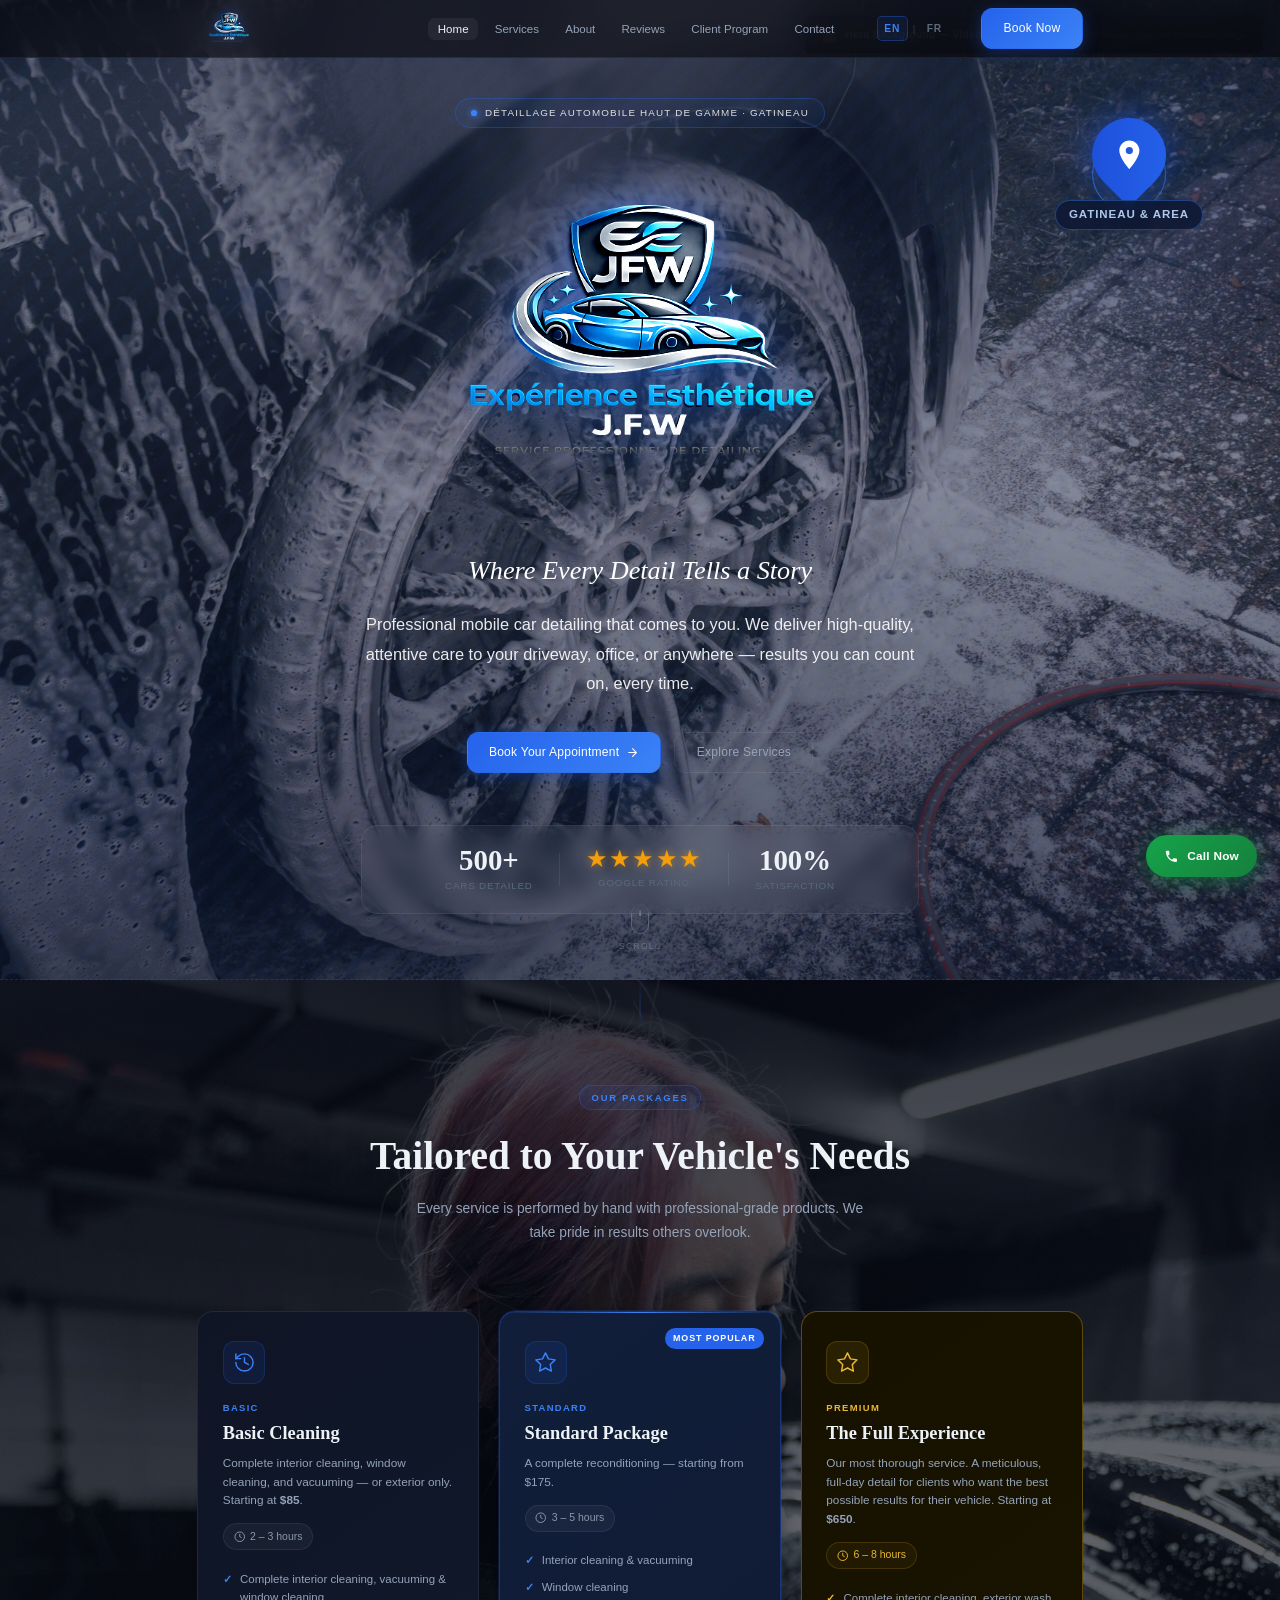
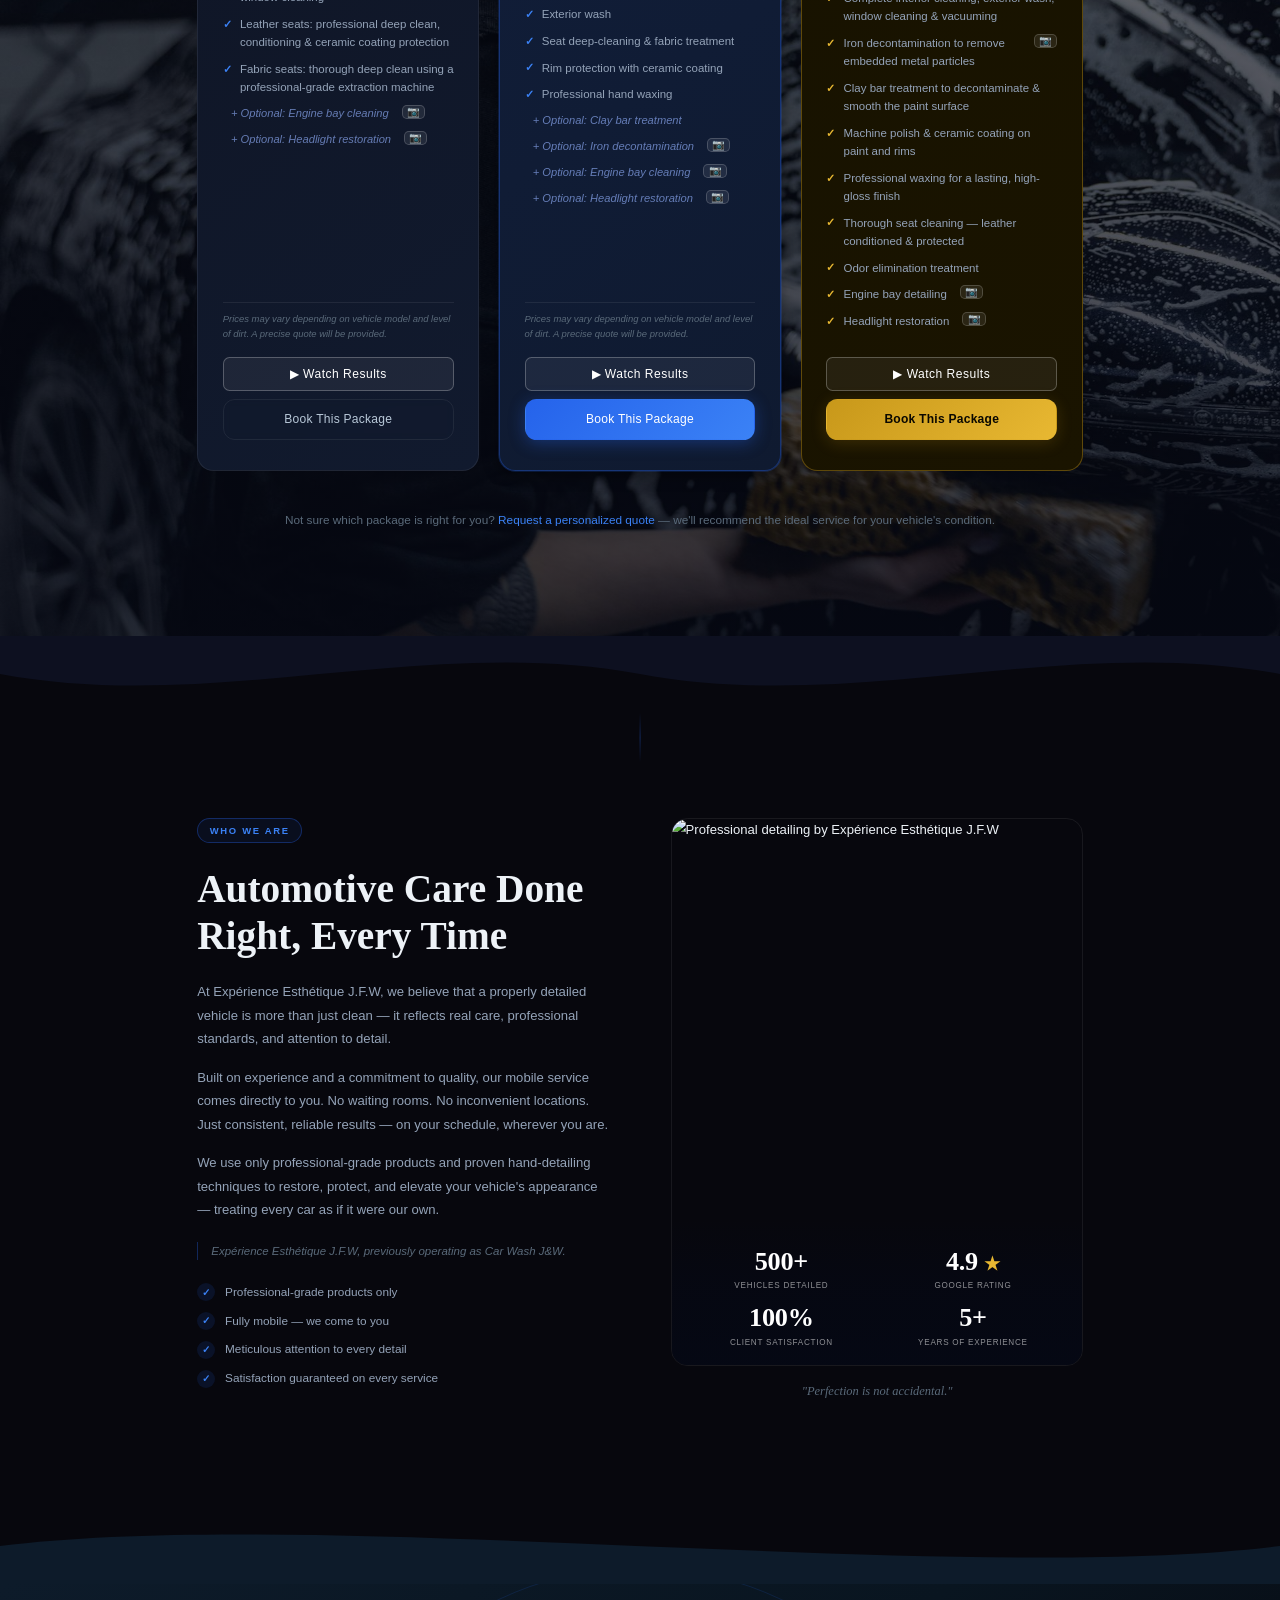
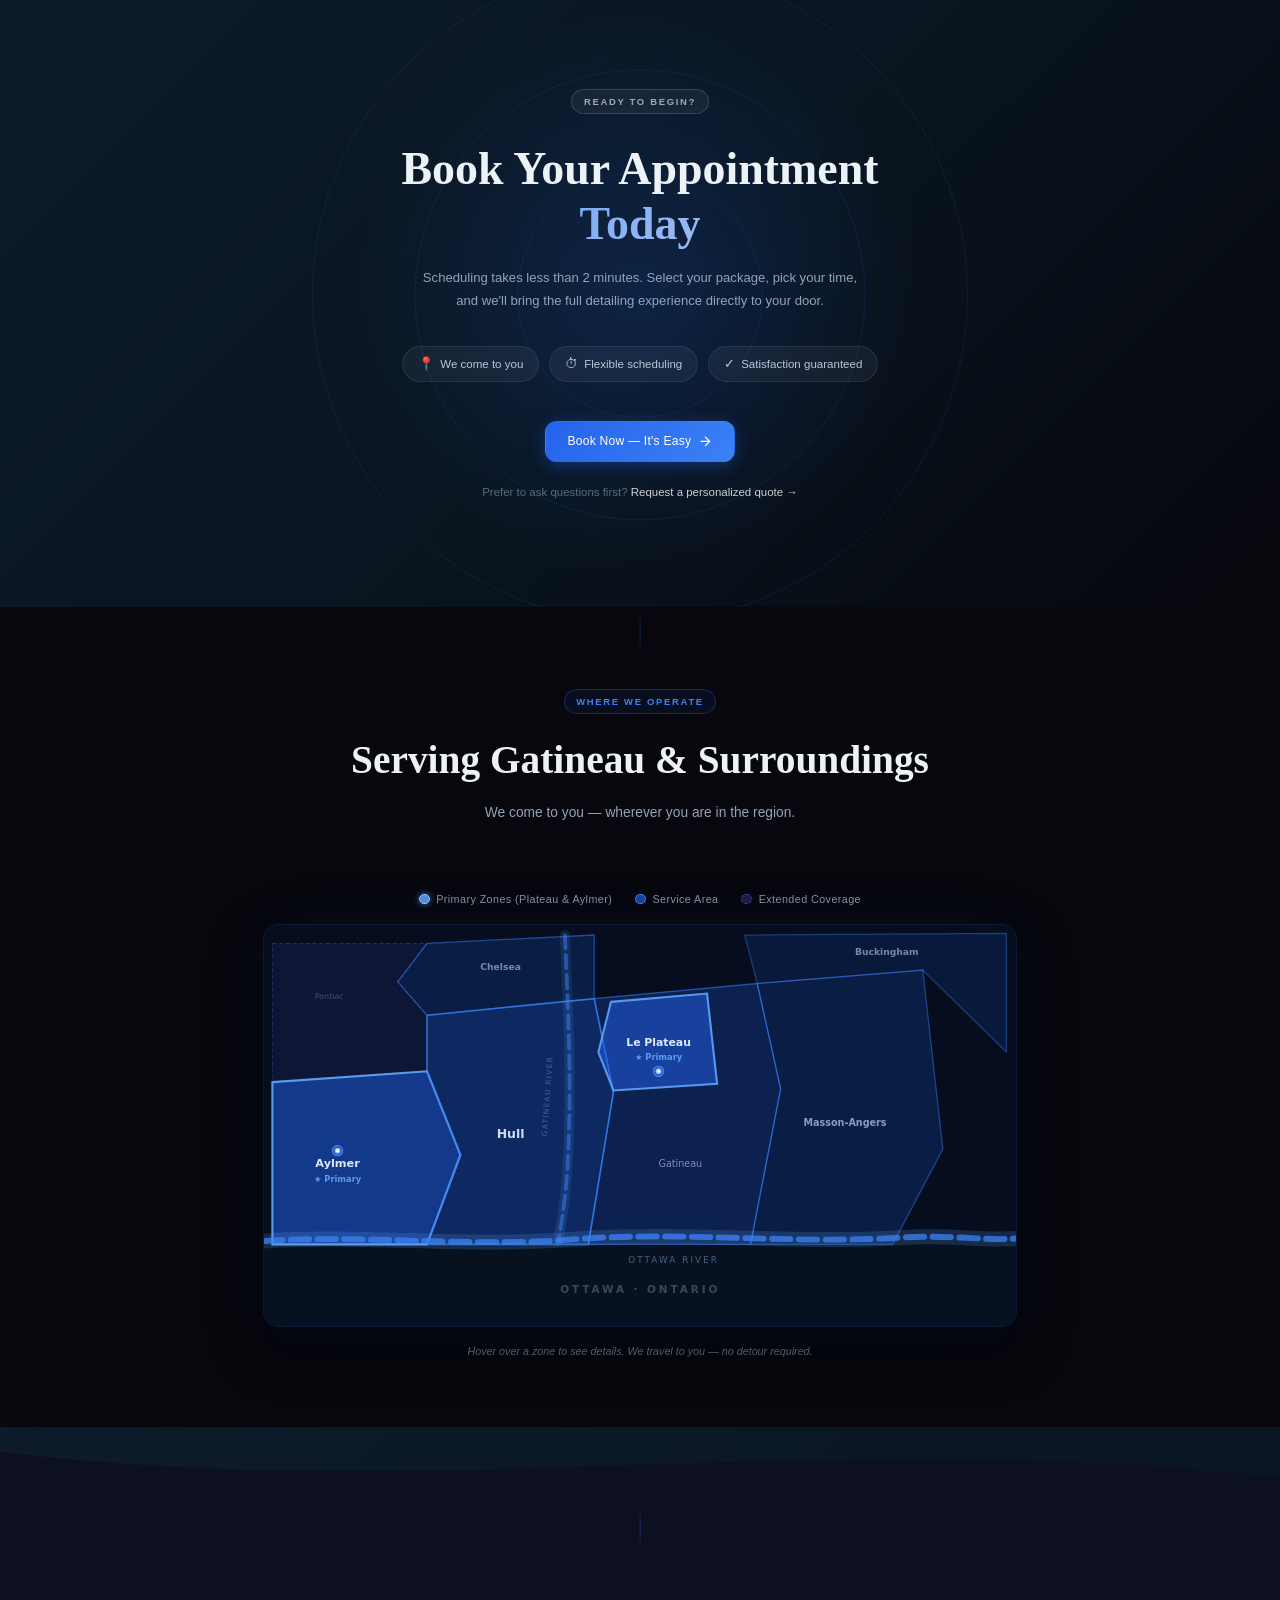
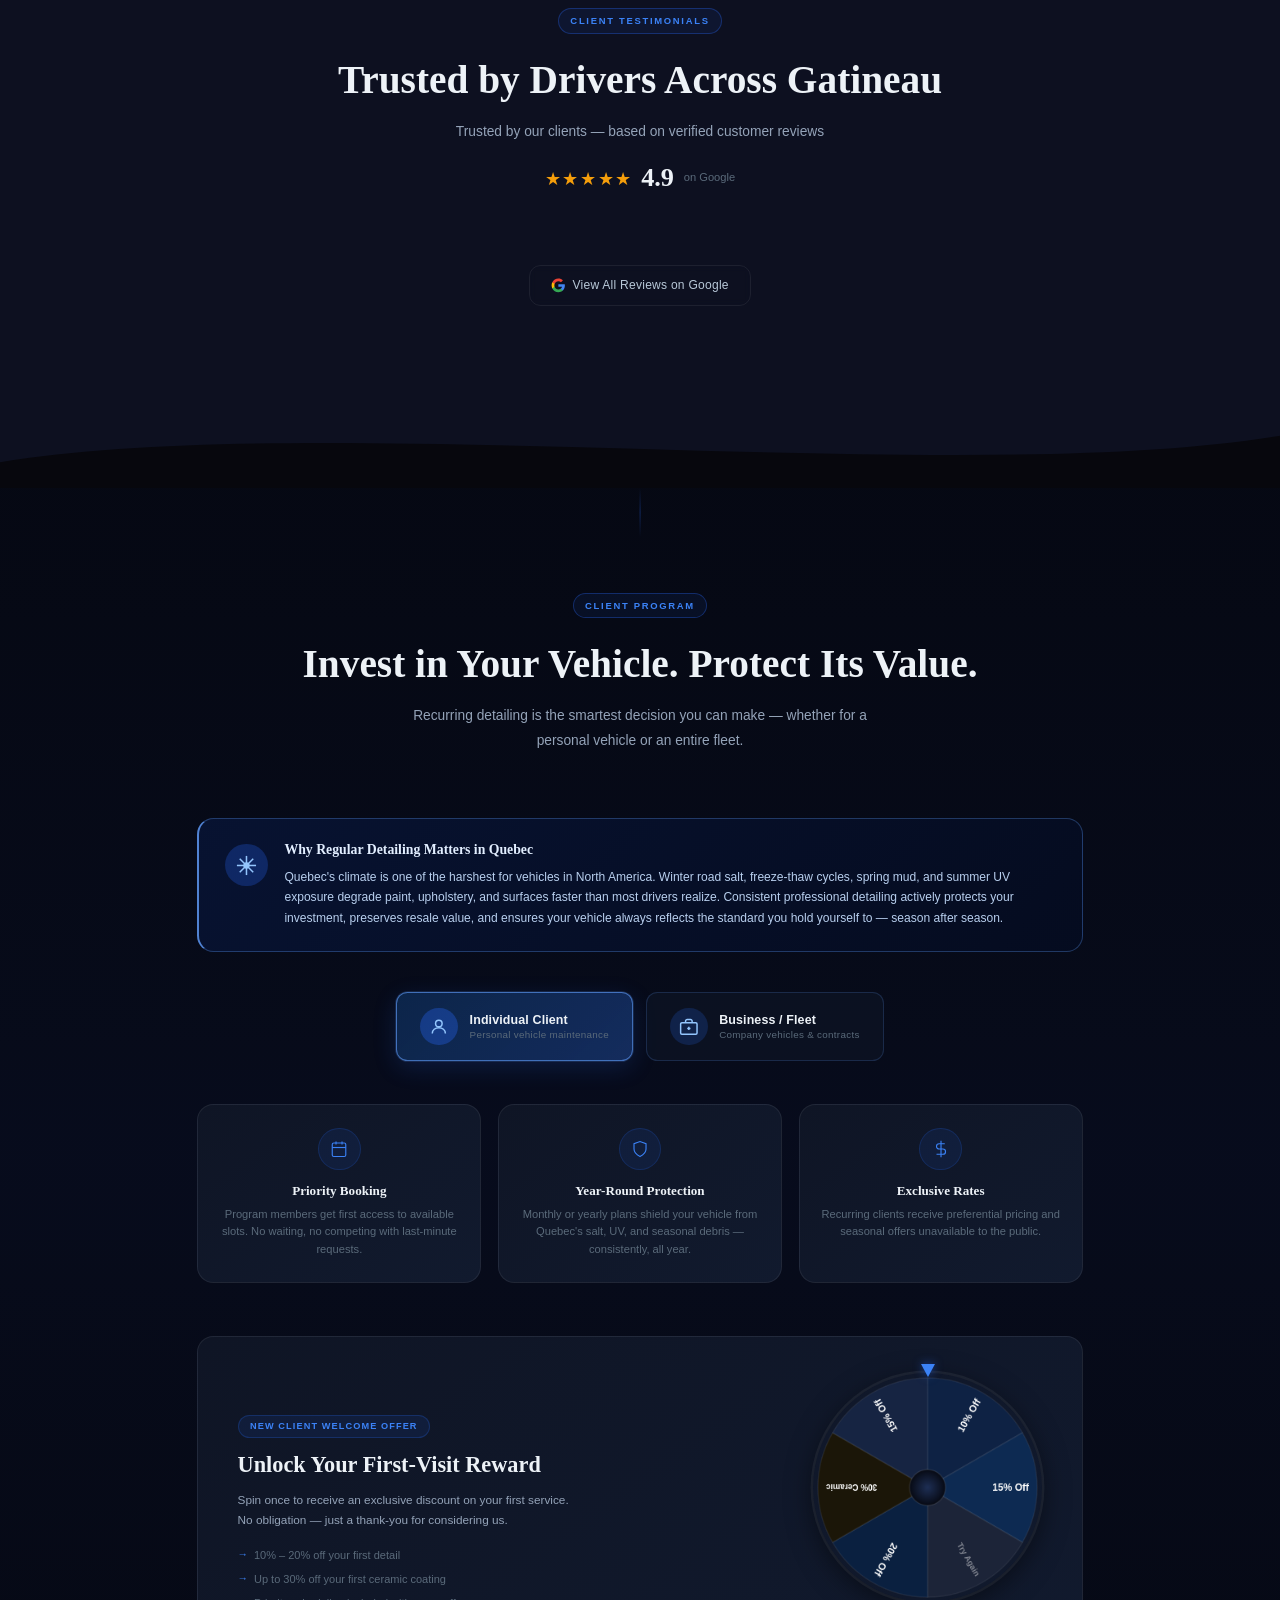
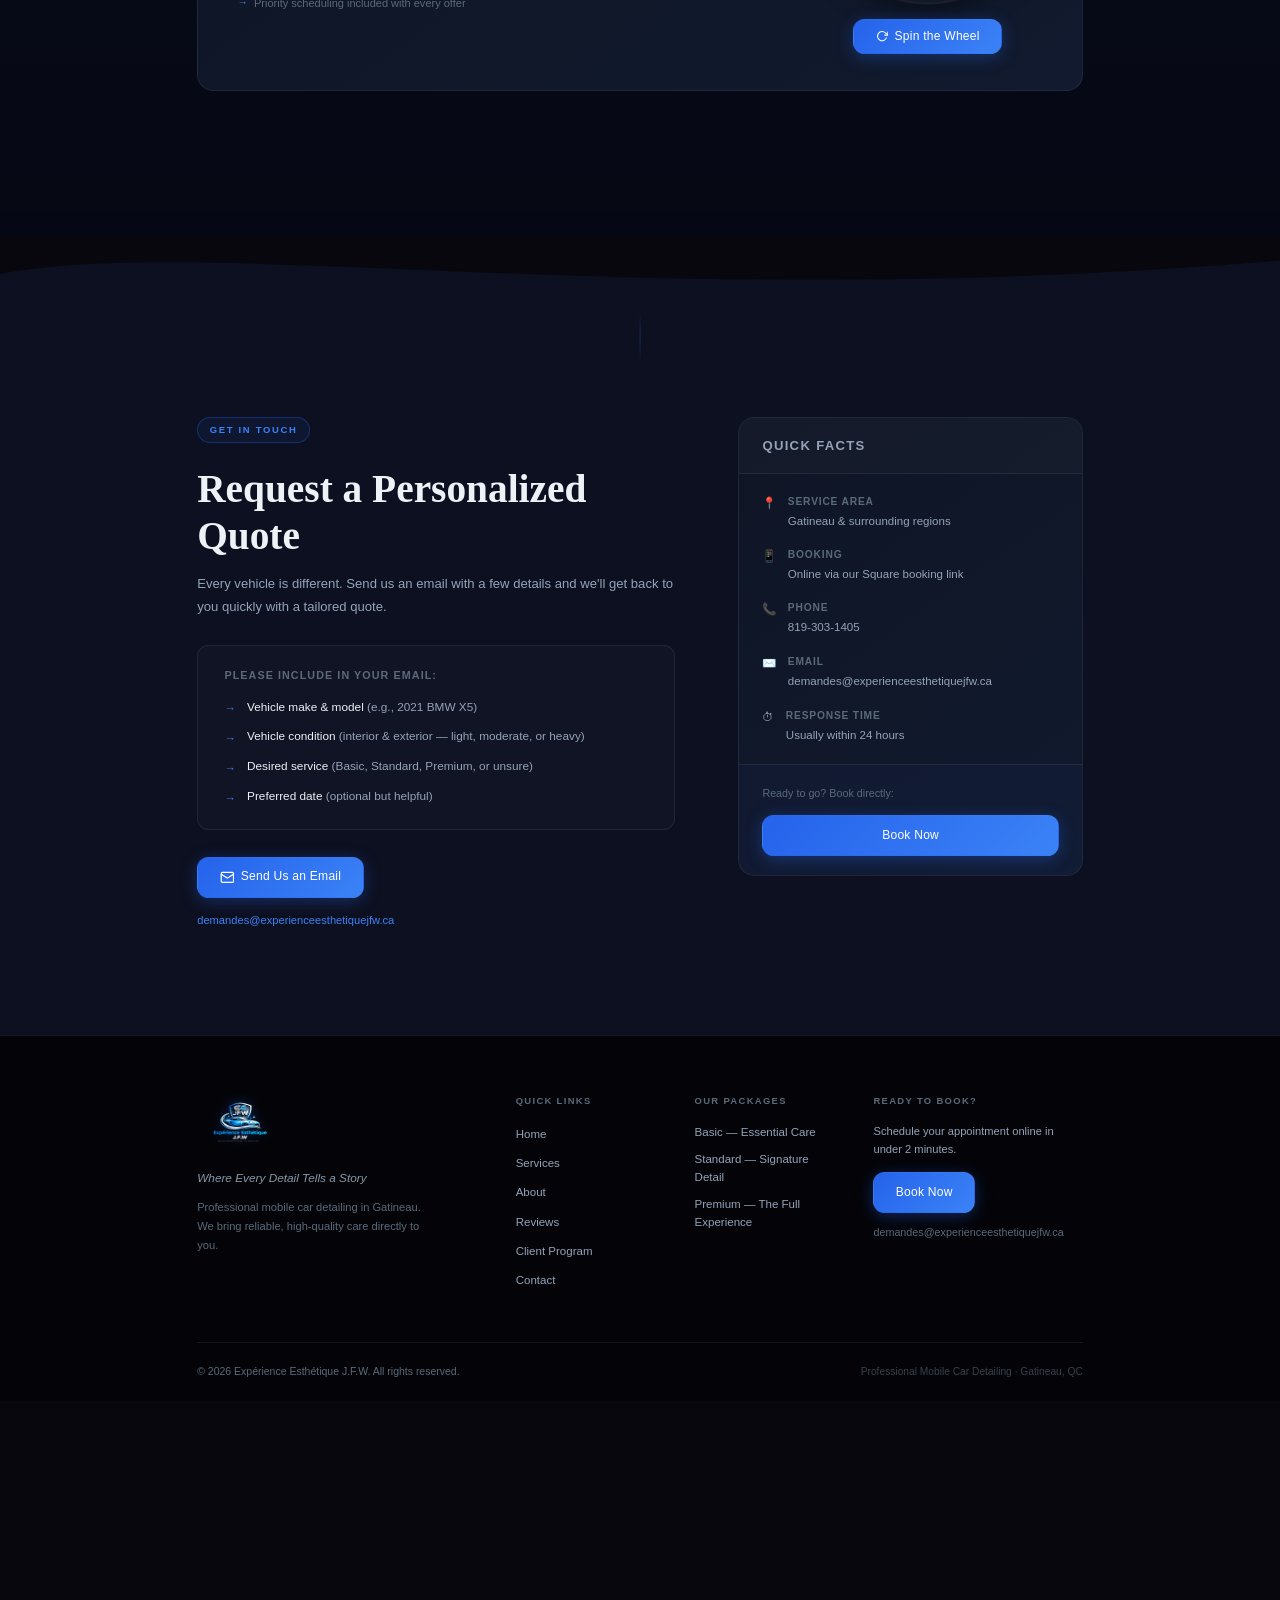
==== commit f242356b: "Add Call Now button — floating green button + phone in contact card Co-Authored-By: Claude Sonnet 4." ====
--- a/index.html
+++ b/index.html
@@ -970,6 +970,10 @@
                             <div><strong>Booking</strong><span>Online via our Square booking link</span></div>
                         </div>
                         <div class="info-item">
+                            <span class="info-icon">📞</span>
+                            <div><strong>Phone</strong><a href="tel:+18193031405" class="text-link">819-303-1405</a></div>
+                        </div>
+                        <div class="info-item">
                             <span class="info-icon">✉️</span>
                             <div><strong>Email</strong><a href="mailto:demandes@experienceesthetiquejfw.ca" class="text-link">demandes@experienceesthetiquejfw.ca</a></div>
                         </div>
@@ -1076,6 +1080,14 @@
         <span class="enroll-pin__arrow" aria-hidden="true">›</span>
     </a>
 
+    <!-- Floating Call Now button -->
+    <a href="tel:+18193031405" class="call-float" aria-label="Call us now at 819-303-1405">
+        <svg xmlns="http://www.w3.org/2000/svg" width="18" height="18" viewBox="0 0 24 24" fill="currentColor" aria-hidden="true">
+            <path d="M6.6 10.8c1.4 2.8 3.8 5.1 6.6 6.6l2.2-2.2c.3-.3.7-.4 1-.2 1.1.4 2.3.6 3.6.6.6 0 1 .4 1 1V20c0 .6-.4 1-1 1-9.4 0-17-7.6-17-17 0-.6.4-1 1-1h3.5c.6 0 1 .4 1 1 0 1.3.2 2.5.6 3.6.1.3 0 .7-.2 1L6.6 10.8z"/>
+        </svg>
+        Call Now
+    </a>
+
     <script src="script.js"></script>
 </body>
 </html>
--- a/styles.css
+++ b/styles.css
@@ -3702,6 +3702,46 @@
     }
 }
 
+/* ── Floating Call Now button ───────────────────────────────────── */
+.call-float {
+    position: fixed;
+    bottom: 28px;
+    right: 28px;
+    display: flex;
+    align-items: center;
+    gap: 10px;
+    background: linear-gradient(135deg, #16a34a, #15803d);
+    color: #fff;
+    text-decoration: none;
+    border-radius: 50px;
+    padding: 14px 22px;
+    font-family: 'Inter', sans-serif;
+    font-size: 0.9rem;
+    font-weight: 600;
+    letter-spacing: 0.02em;
+    box-shadow: 0 4px 24px rgba(22, 163, 74, 0.50);
+    z-index: 998;
+    transition: transform 0.2s, box-shadow 0.2s, background 0.2s;
+    white-space: nowrap;
+}
+.call-float:hover {
+    background: linear-gradient(135deg, #22c55e, #16a34a);
+    transform: translateY(-2px);
+    box-shadow: 0 8px 32px rgba(22, 163, 74, 0.65);
+    color: #fff;
+}
+.call-float svg { flex-shrink: 0; }
+
+@media (max-width: 600px) {
+    .call-float {
+        bottom: 18px;
+        right: 14px;
+        padding: 12px 17px;
+        font-size: 0.82rem;
+        gap: 8px;
+    }
+}
+
 /* ================================================================
    END OF STYLES
    ================================================================ */
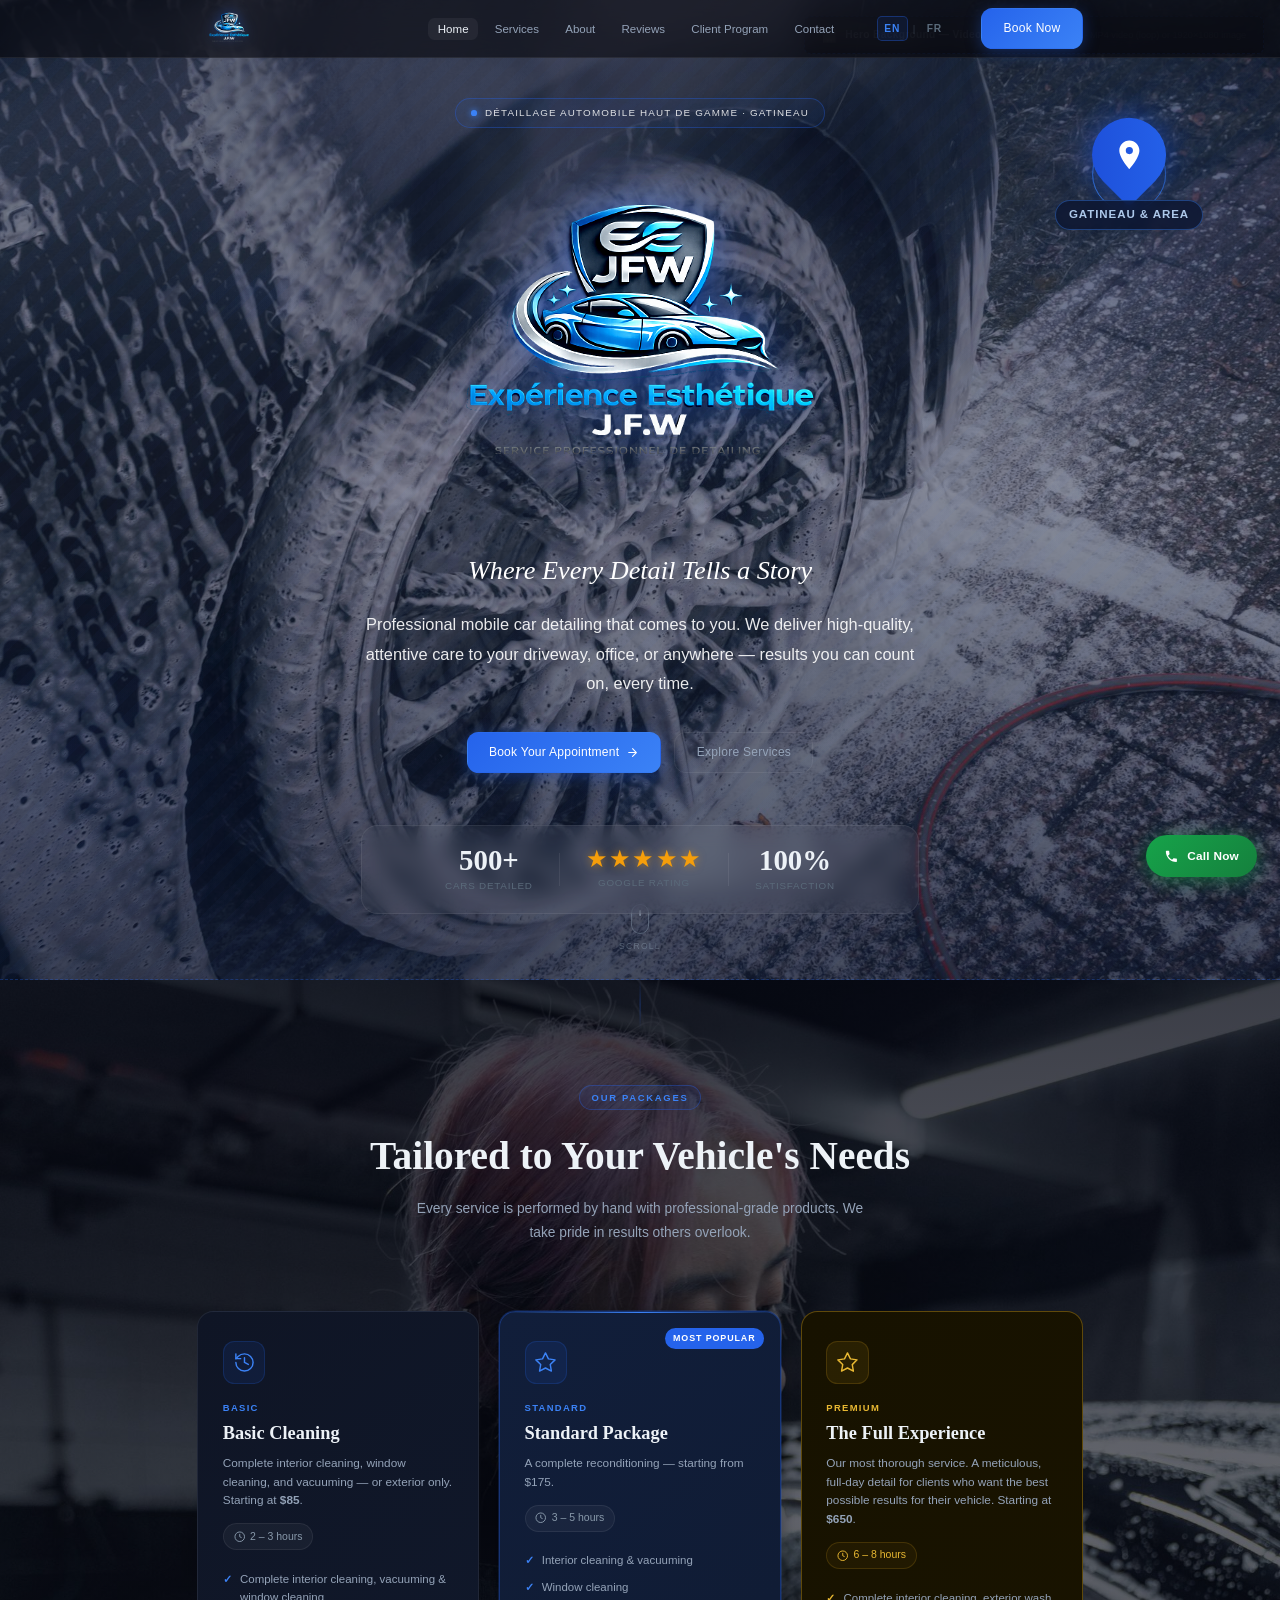
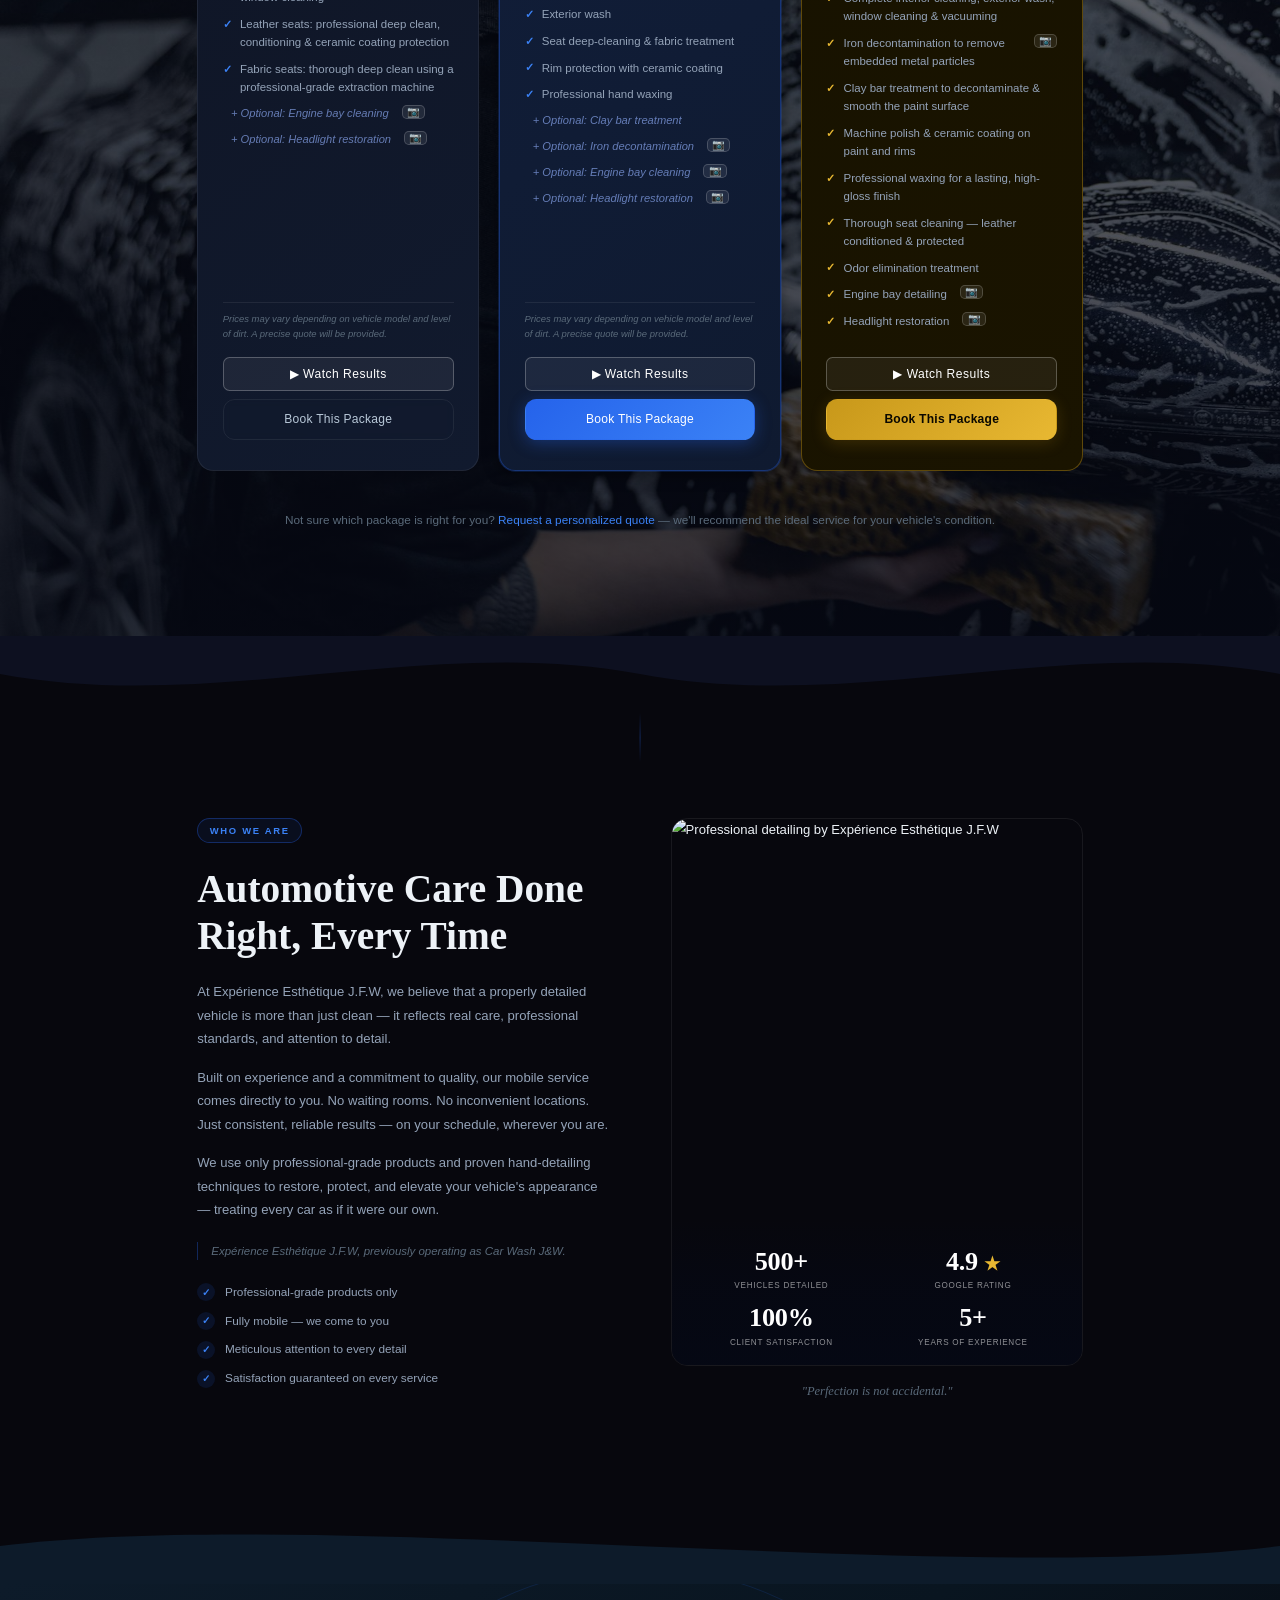
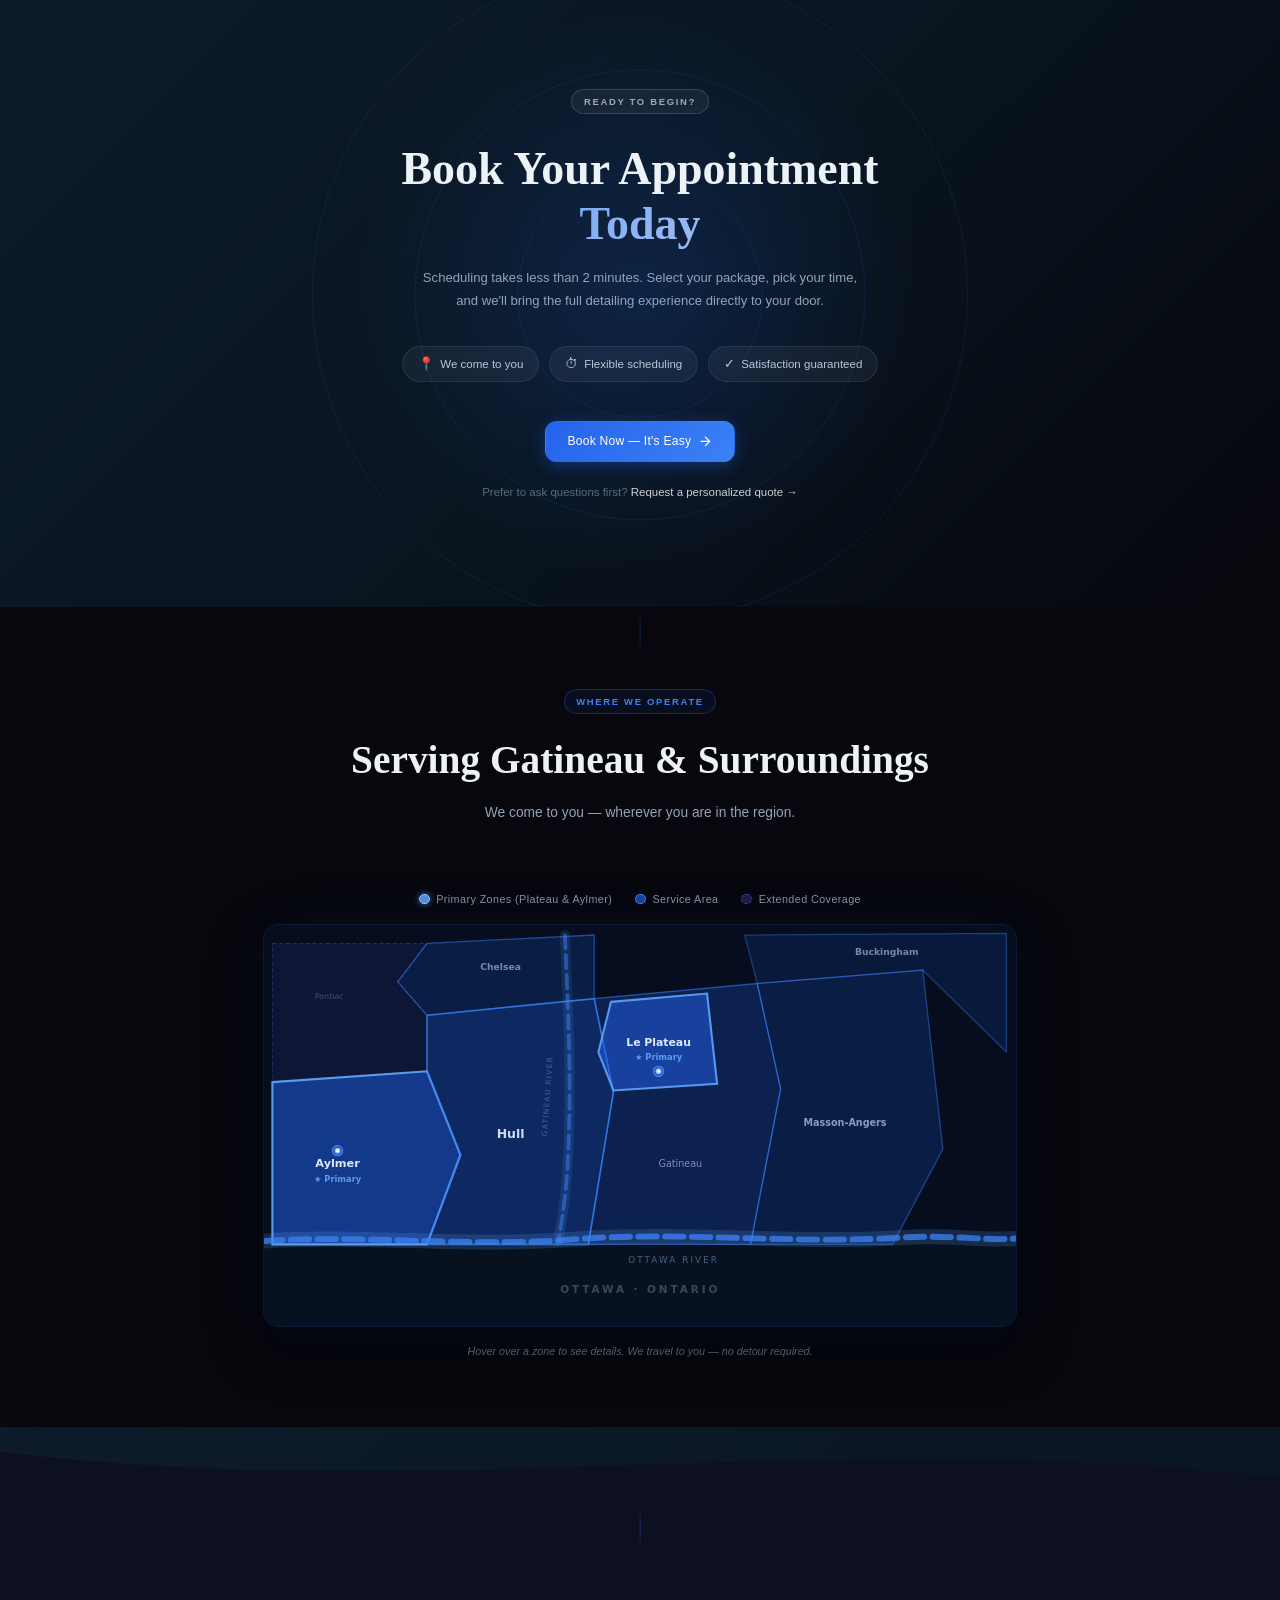
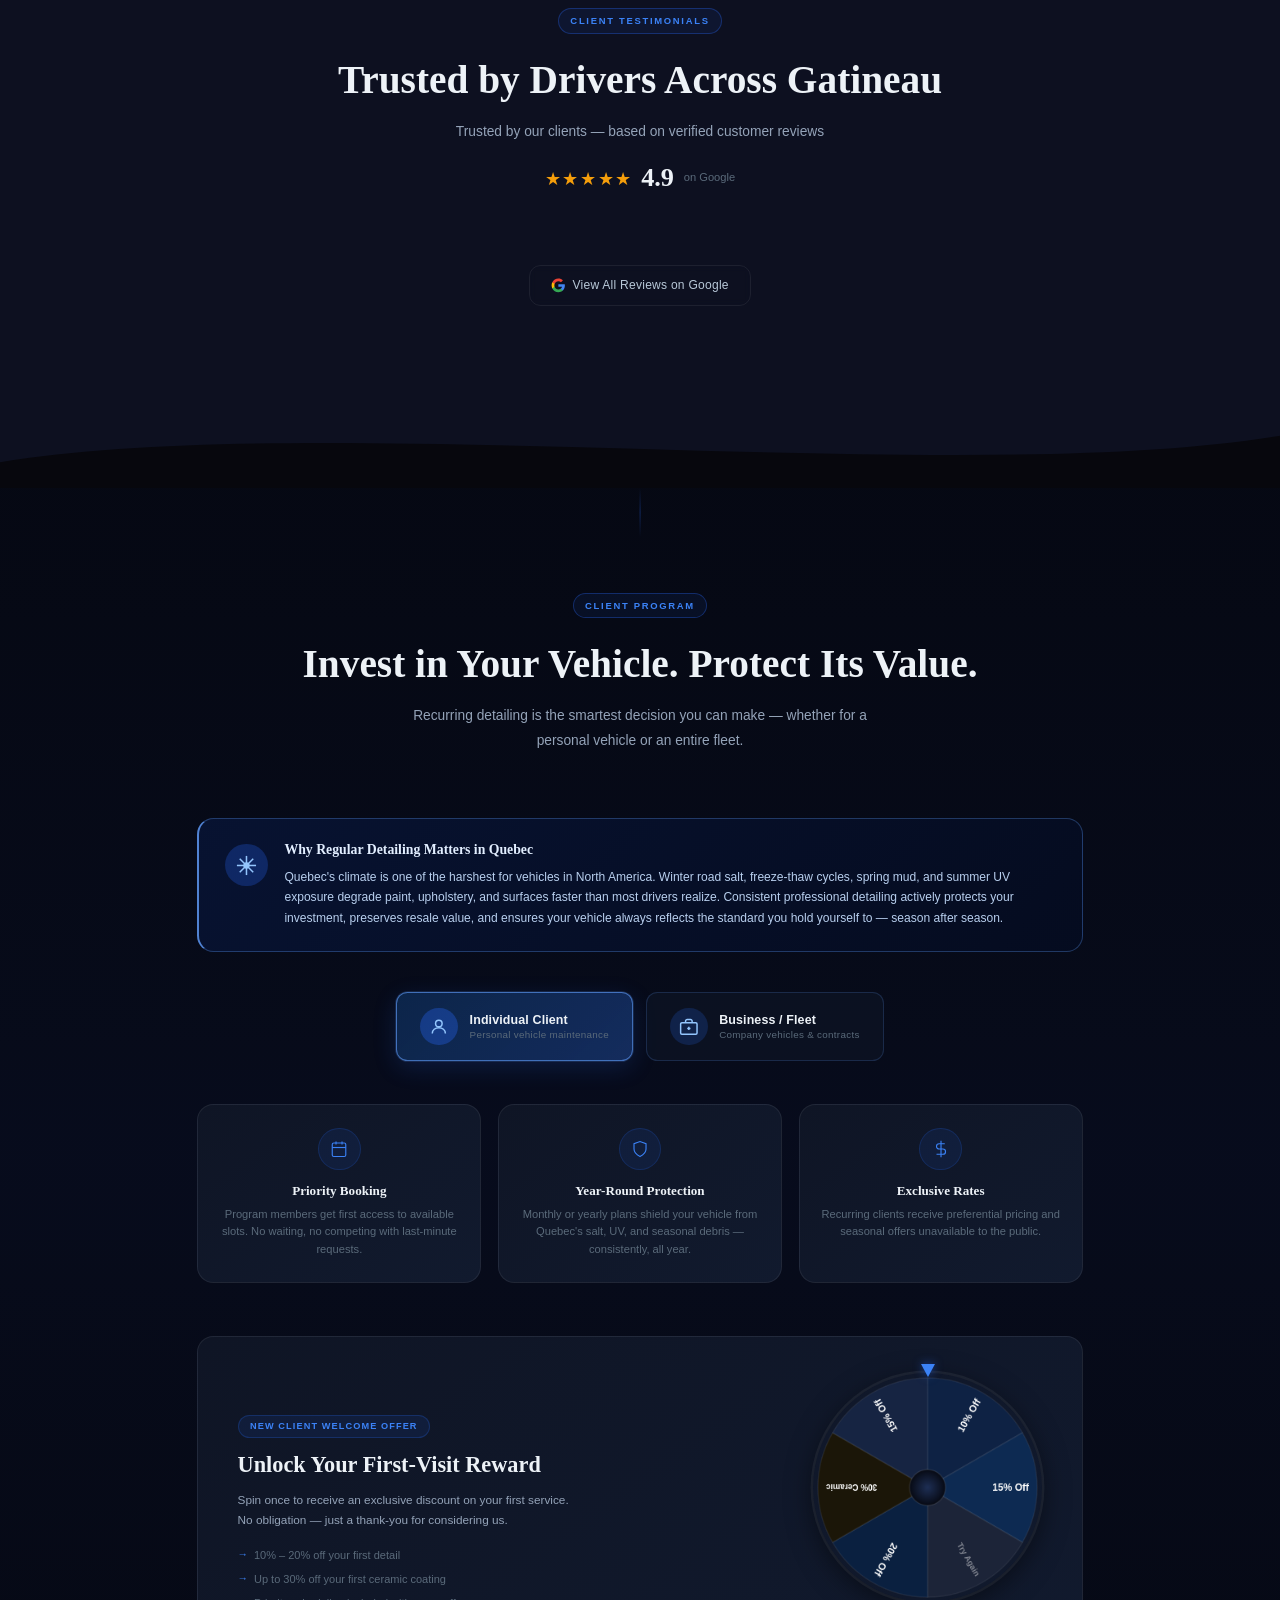
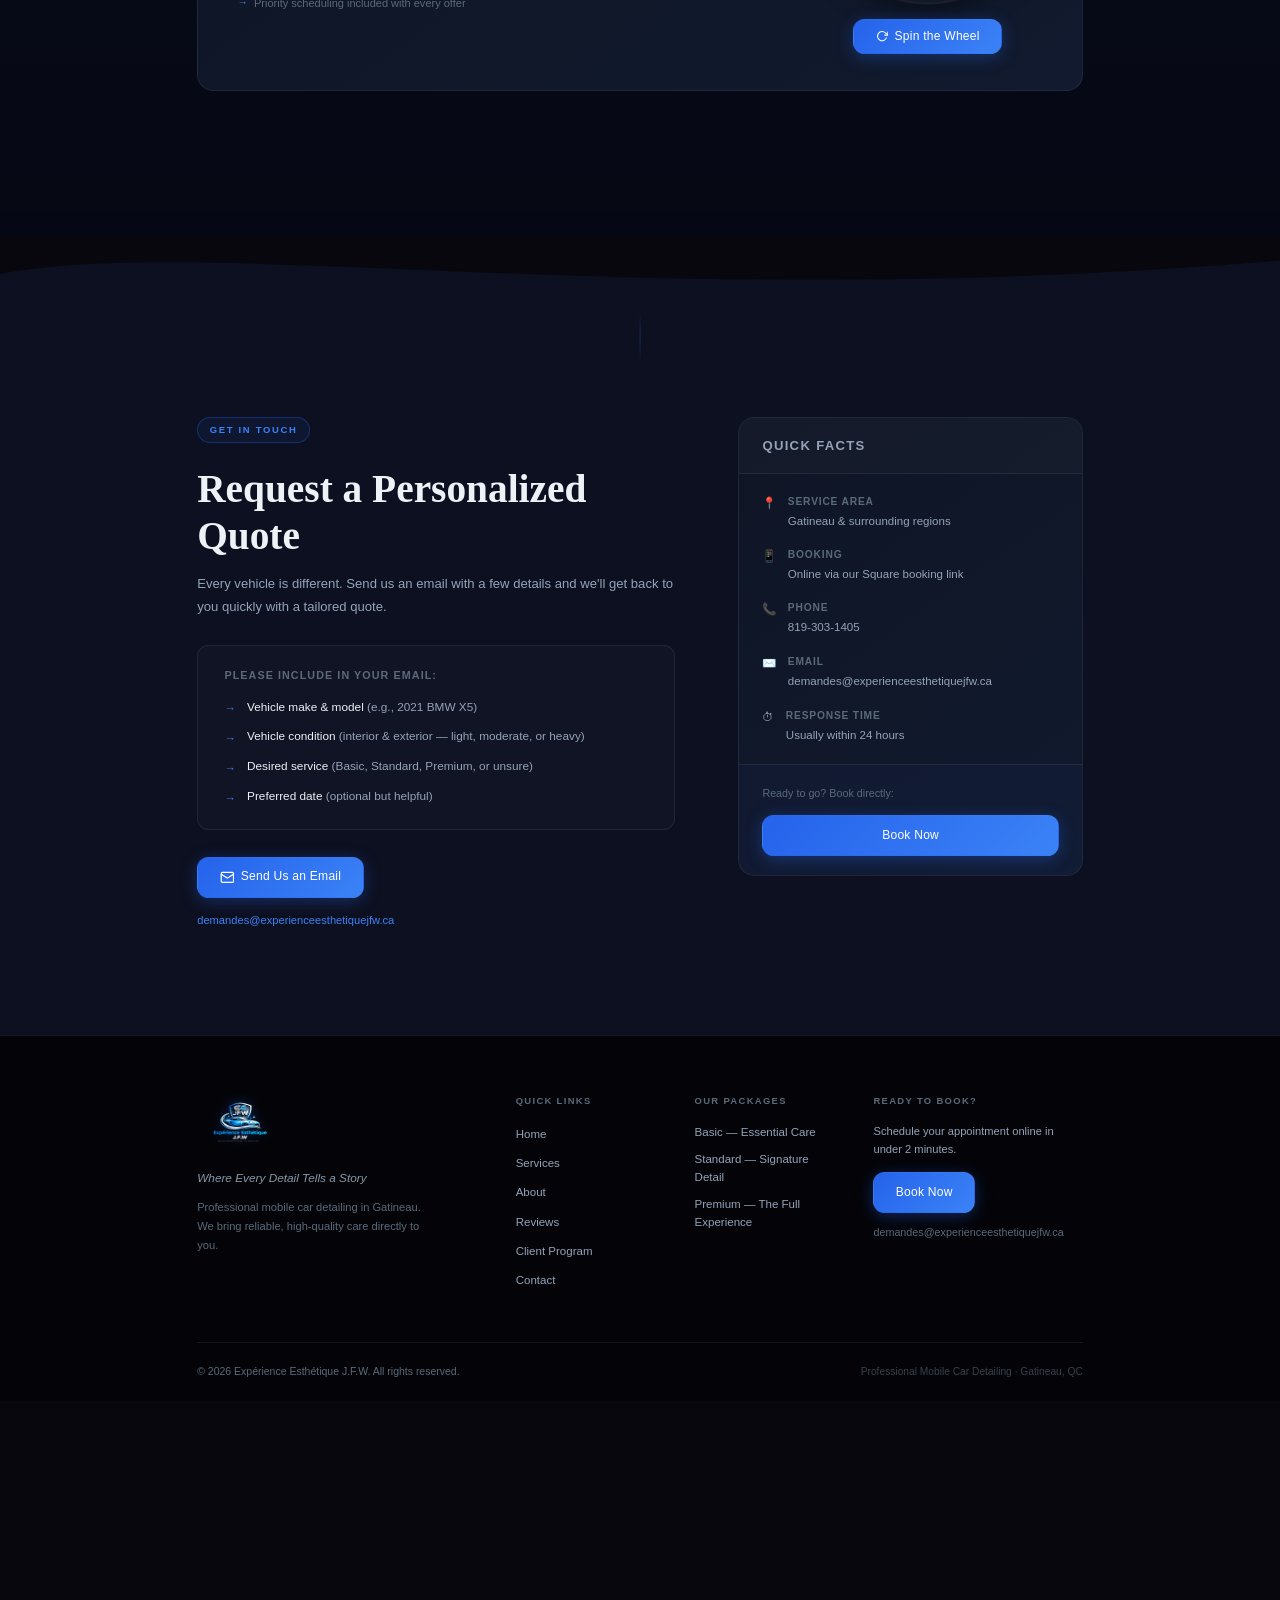
==== commit 99372af9: "Make all buttons interactive — ripple + active press states + focus rings - Add ripple-btn class to " ====
--- a/index.html
+++ b/index.html
@@ -68,7 +68,7 @@
 
             <a href="https://book.squareup.com/appointments/rt2mwcl48owbr6/location/LXNHQYMYA4GEH"
                target="_blank" rel="noopener noreferrer"
-               class="btn btn-primary btn-sm nav-book-btn">Book Now</a>
+               class="btn btn-primary btn-sm nav-book-btn ripple-btn">Book Now</a>
 
             <button class="nav-toggle" id="navToggle" aria-label="Toggle mobile navigation" aria-expanded="false">
                 <span class="hamburger-line"></span>
@@ -94,7 +94,7 @@
             </div>
             <a href="https://book.squareup.com/appointments/rt2mwcl48owbr6/location/LXNHQYMYA4GEH"
                target="_blank" rel="noopener noreferrer"
-               class="btn btn-primary mobile-book-btn">Book Now</a>
+               class="btn btn-primary mobile-book-btn ripple-btn">Book Now</a>
         </div>
     </nav>
 
@@ -157,7 +157,7 @@
                     Book Your Appointment
                     <svg class="btn-icon" xmlns="http://www.w3.org/2000/svg" width="16" height="16" viewBox="0 0 24 24" fill="none" stroke="currentColor" stroke-width="2" stroke-linecap="round" stroke-linejoin="round" aria-hidden="true"><path d="M5 12h14M12 5l7 7-7 7"/></svg>
                 </a>
-                <a href="#services" class="btn btn-ghost btn-lg">Explore Services</a>
+                <a href="#services" class="btn btn-ghost btn-lg ripple-btn">Explore Services</a>
             </div>
 
             <div class="hero-stats">
@@ -245,7 +245,7 @@
                         <li class="optional">+ Optional: Headlight restoration <button class="result-peek" data-video="headlights.mp4" title="See result">&#128247;</button></li>
                     </ul>
                     <p class="card-price-note">Prices may vary depending on vehicle model and level of dirt. A precise quote will be provided.</p>
-                    <button class="btn btn-watch btn-full" data-video="0412.mp4">&#9654; Watch Results</button>
+                    <button class="btn btn-watch btn-full ripple-btn" data-video="0412.mp4">&#9654; Watch Results</button>
                     <a href="https://book.squareup.com/appointments/rt2mwcl48owbr6/location/LXNHQYMYA4GEH/services/EOZNUO5M3SINN3T3HDJULO3Q"
                        target="_blank" rel="noopener noreferrer"
                        class="btn btn-outline btn-full ripple-btn">Book This Package</a>
@@ -278,7 +278,7 @@
                         <li class="optional">+ Optional: Headlight restoration <button class="result-peek" data-video="headlights.mp4" title="See result">&#128247;</button></li>
                     </ul>
                     <p class="card-price-note">Prices may vary depending on vehicle model and level of dirt. A precise quote will be provided.</p>
-                    <button class="btn btn-watch btn-full" data-video="standard package.mov">&#9654; Watch Results</button>
+                    <button class="btn btn-watch btn-full ripple-btn" data-video="standard package.mov">&#9654; Watch Results</button>
                     <a href="https://book.squareup.com/appointments/rt2mwcl48owbr6/location/LXNHQYMYA4GEH/services/CU6H47MQIGE2CKQ3SO24CLKC"
                        target="_blank" rel="noopener noreferrer"
                        class="btn btn-primary btn-full ripple-btn">Book This Package</a>
@@ -308,7 +308,7 @@
                         <li>Engine bay detailing <button class="result-peek" data-video="engine bay file.mp4" title="See result">&#128247;</button></li>
                         <li>Headlight restoration <button class="result-peek" data-video="headlights.mp4" title="See result">&#128247;</button></li>
                     </ul>
-                    <button class="btn btn-watch btn-full" data-video="lexperienceeee.mp4">&#9654; Watch Results</button>
+                    <button class="btn btn-watch btn-full ripple-btn" data-video="lexperienceeee.mp4">&#9654; Watch Results</button>
                     <a href="https://book.squareup.com/appointments/rt2mwcl48owbr6/location/LXNHQYMYA4GEH/services/YRAMB7QCHBLBIU35DCFCDO5L"
                        target="_blank" rel="noopener noreferrer"
                        class="btn btn-gold btn-full ripple-btn">Book This Package</a>
@@ -1081,7 +1081,7 @@
     </a>
 
     <!-- Floating Call Now button -->
-    <a href="tel:+18193031405" class="call-float" aria-label="Call us now at 819-303-1405">
+    <a href="tel:+18193031405" class="call-float ripple-btn" aria-label="Call us now at 819-303-1405">
         <svg xmlns="http://www.w3.org/2000/svg" width="18" height="18" viewBox="0 0 24 24" fill="currentColor" aria-hidden="true">
             <path d="M6.6 10.8c1.4 2.8 3.8 5.1 6.6 6.6l2.2-2.2c.3-.3.7-.4 1-.2 1.1.4 2.3.6 3.6.6.6 0 1 .4 1 1V20c0 .6-.4 1-1 1-9.4 0-17-7.6-17-17 0-.6.4-1 1-1h3.5c.6 0 1 .4 1 1 0 1.3.2 2.5.6 3.6.1.3 0 .7-.2 1L6.6 10.8z"/>
         </svg>
--- a/styles.css
+++ b/styles.css
@@ -337,7 +337,8 @@
 }
 
 .btn-primary:active {
-    transform: translateY(0);
+    transform: translateY(0) scale(0.97);
+    box-shadow: 0 2px 10px rgba(37, 99, 235, 0.3);
 }
 
 /* Outline — Bordered transparent button */
@@ -356,6 +357,9 @@
     color: var(--text-primary);
     transform: translateY(-2px);
 }
+.btn-outline:active {
+    transform: translateY(0) scale(0.97);
+}
 
 /* Ghost — text-only with subtle hover */
 .btn-ghost {
@@ -370,6 +374,9 @@
     color: var(--text-primary);
     background: rgba(255, 255, 255, 0.04);
     border-color: rgba(255, 255, 255, 0.15);
+}
+.btn-ghost:active {
+    transform: scale(0.97);
 }
 
 /* Watch Results — video preview button */
@@ -382,6 +389,8 @@
     border-radius: var(--radius-sm);
     cursor: pointer;
     letter-spacing: 0.04em;
+    position: relative;
+    overflow: hidden;
     transition: background 0.2s, border-color 0.2s, transform 0.15s;
     margin-bottom: 10px;
     font-family: var(--font-sans);
@@ -391,6 +400,9 @@
     background: rgba(255, 255, 255, 0.12);
     border-color: rgba(255, 255, 255, 0.5);
     transform: translateY(-2px);
+}
+.btn-watch:active {
+    transform: translateY(0) scale(0.97);
 }
 
 /* Quick-result camera icon on optional items */
@@ -485,6 +497,17 @@
     box-shadow: 0 6px 28px rgba(200, 152, 26, 0.45);
     transform: translateY(-2px);
     color: #0a0800;
+}
+.btn-gold:active {
+    transform: translateY(0) scale(0.97);
+    box-shadow: 0 2px 10px var(--gold-glow);
+}
+
+/* Keyboard focus ring — visible only when navigating with keyboard */
+.btn:focus-visible,
+.call-float:focus-visible {
+    outline: 2px solid rgba(99, 179, 237, 0.85);
+    outline-offset: 3px;
 }
 
 /* Button icon (arrow etc.) */
@@ -3730,6 +3753,10 @@
     box-shadow: 0 8px 32px rgba(22, 163, 74, 0.65);
     color: #fff;
 }
+.call-float:active {
+    transform: translateY(0) scale(0.95);
+    box-shadow: 0 3px 14px rgba(22, 163, 74, 0.4);
+}
 .call-float svg { flex-shrink: 0; }
 
 @media (max-width: 600px) {
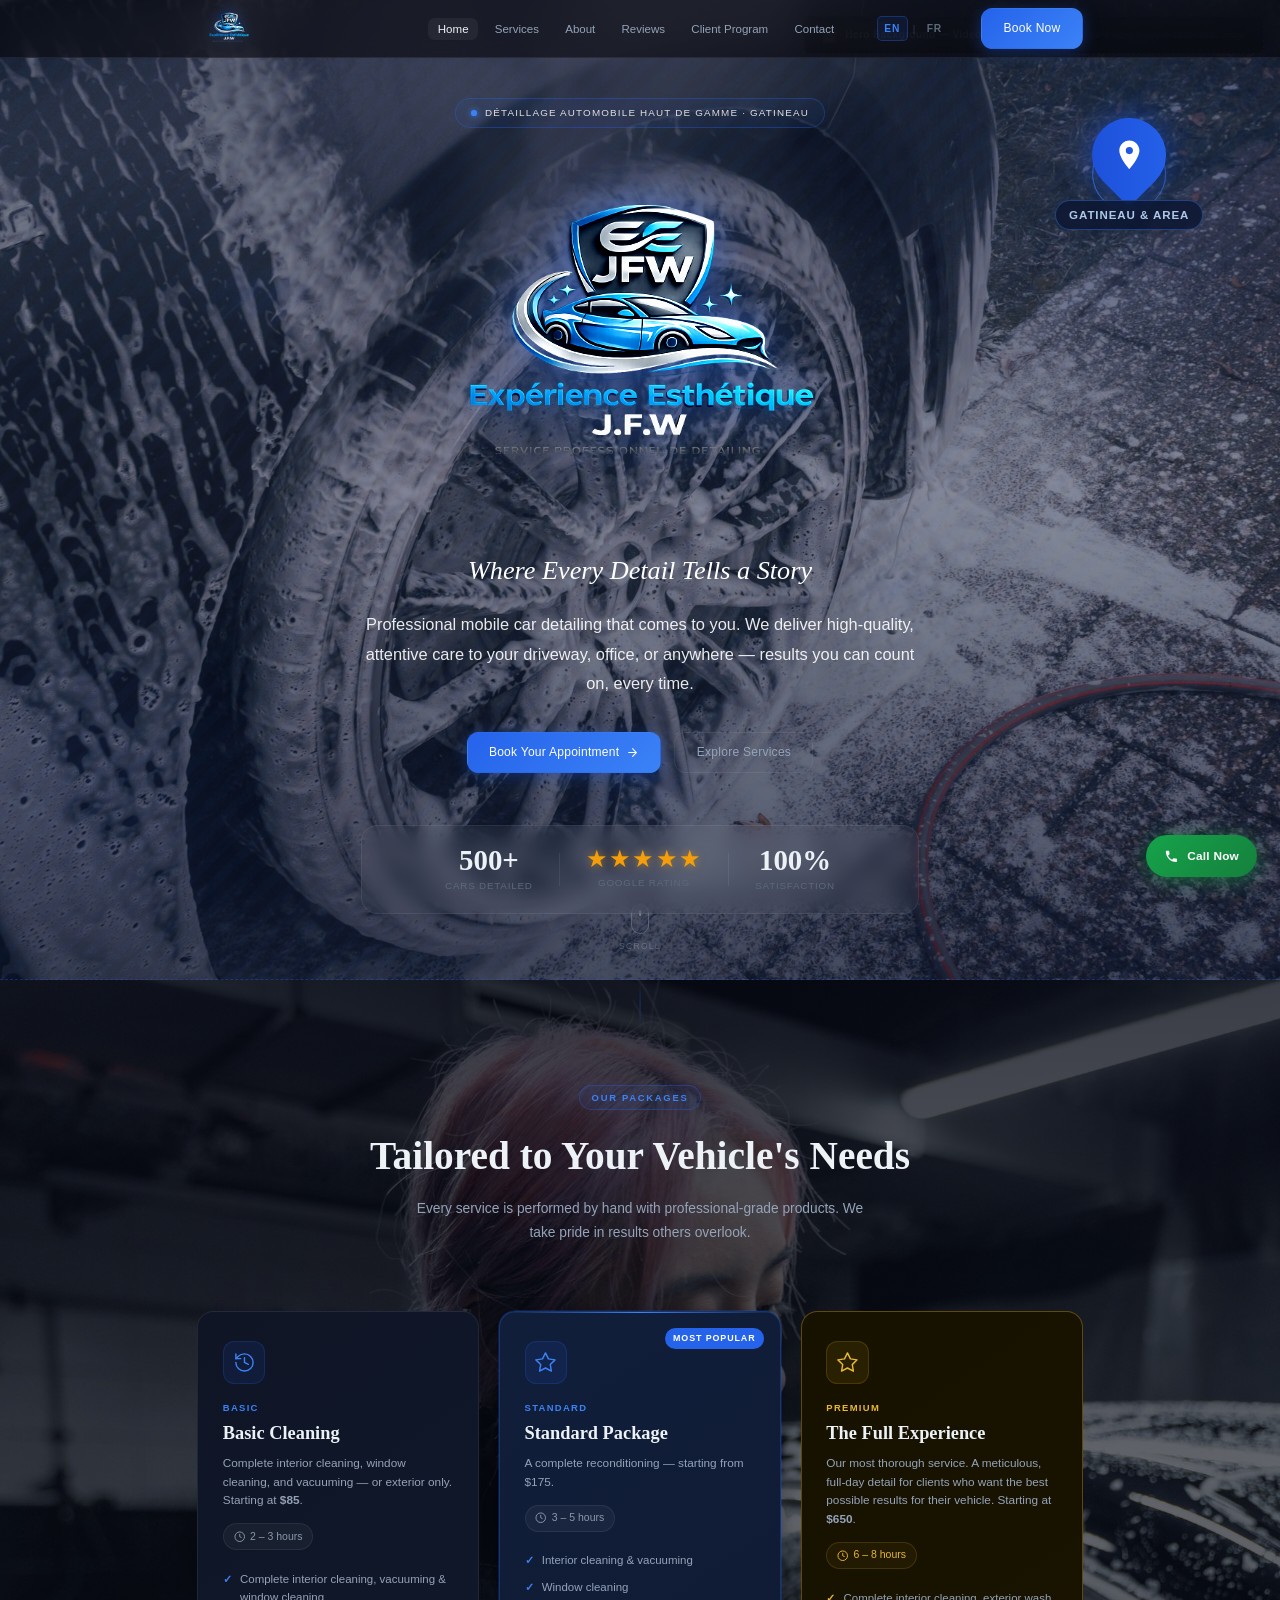
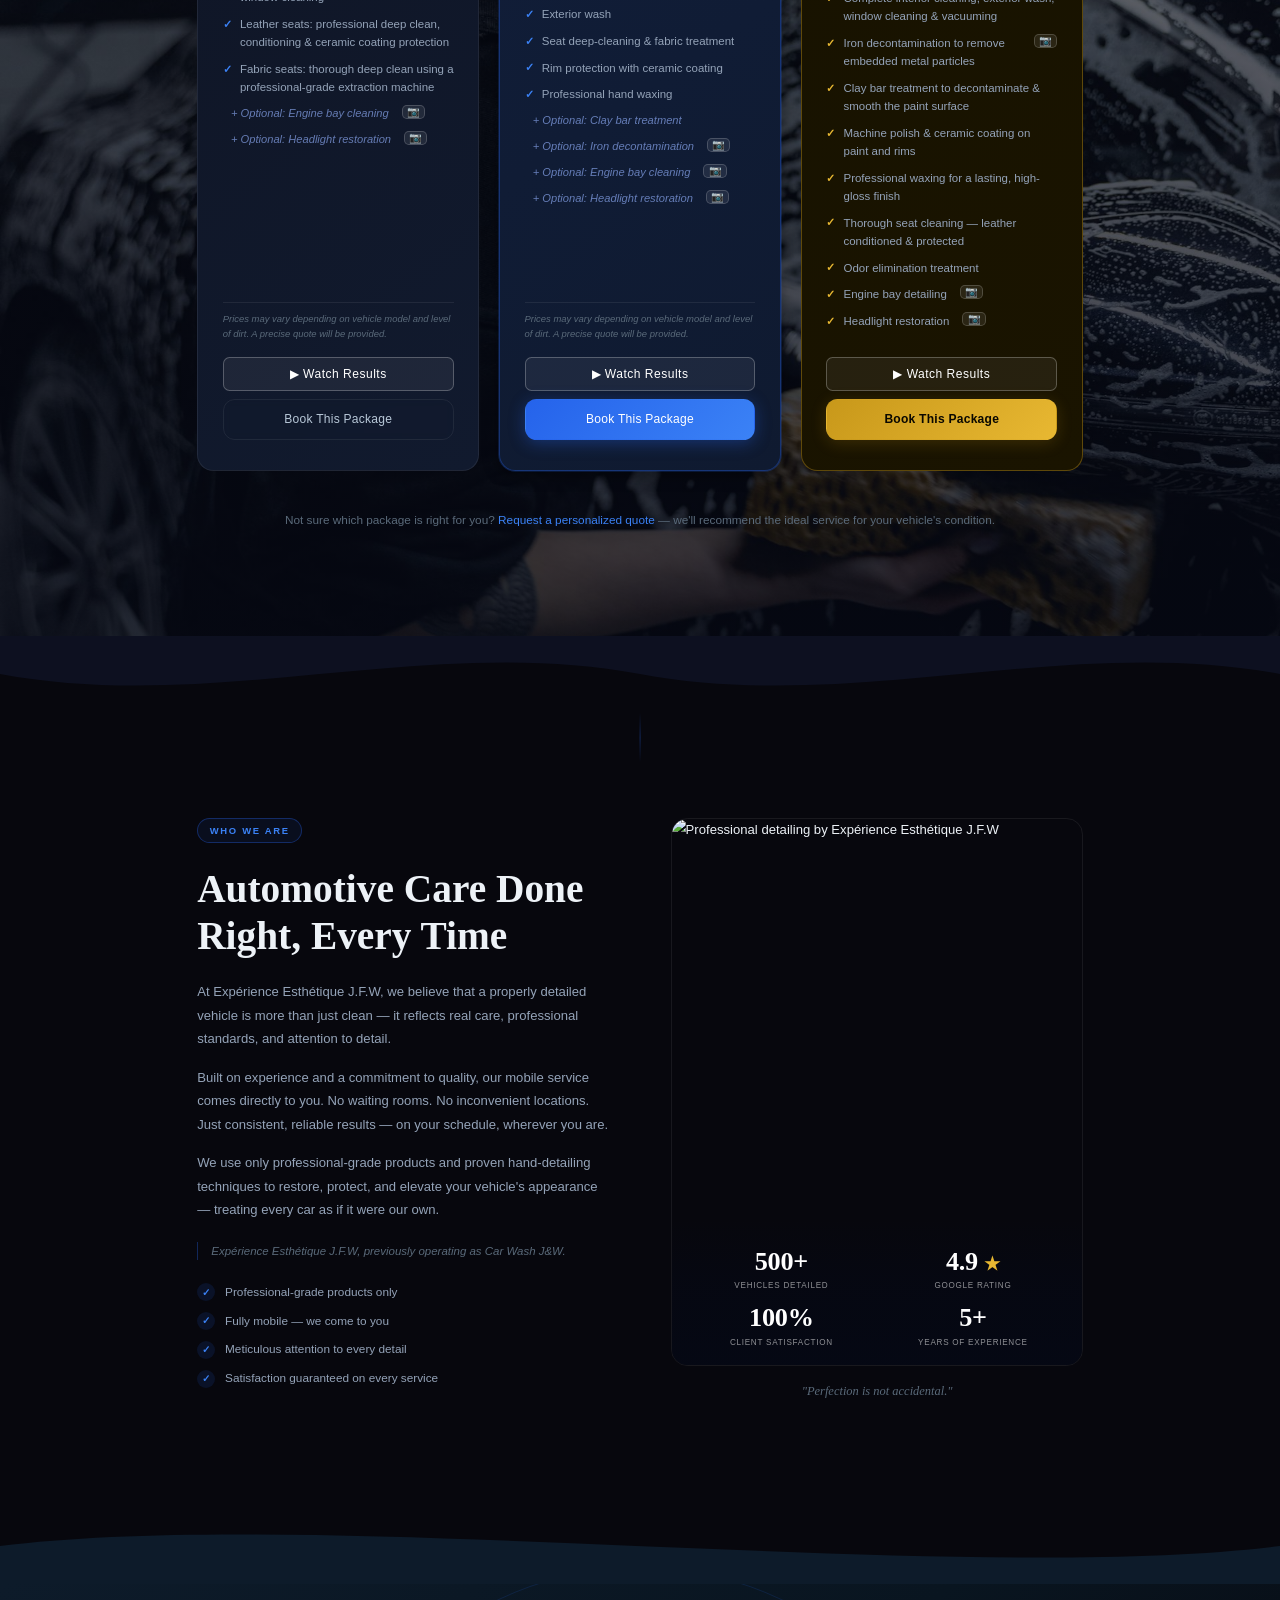
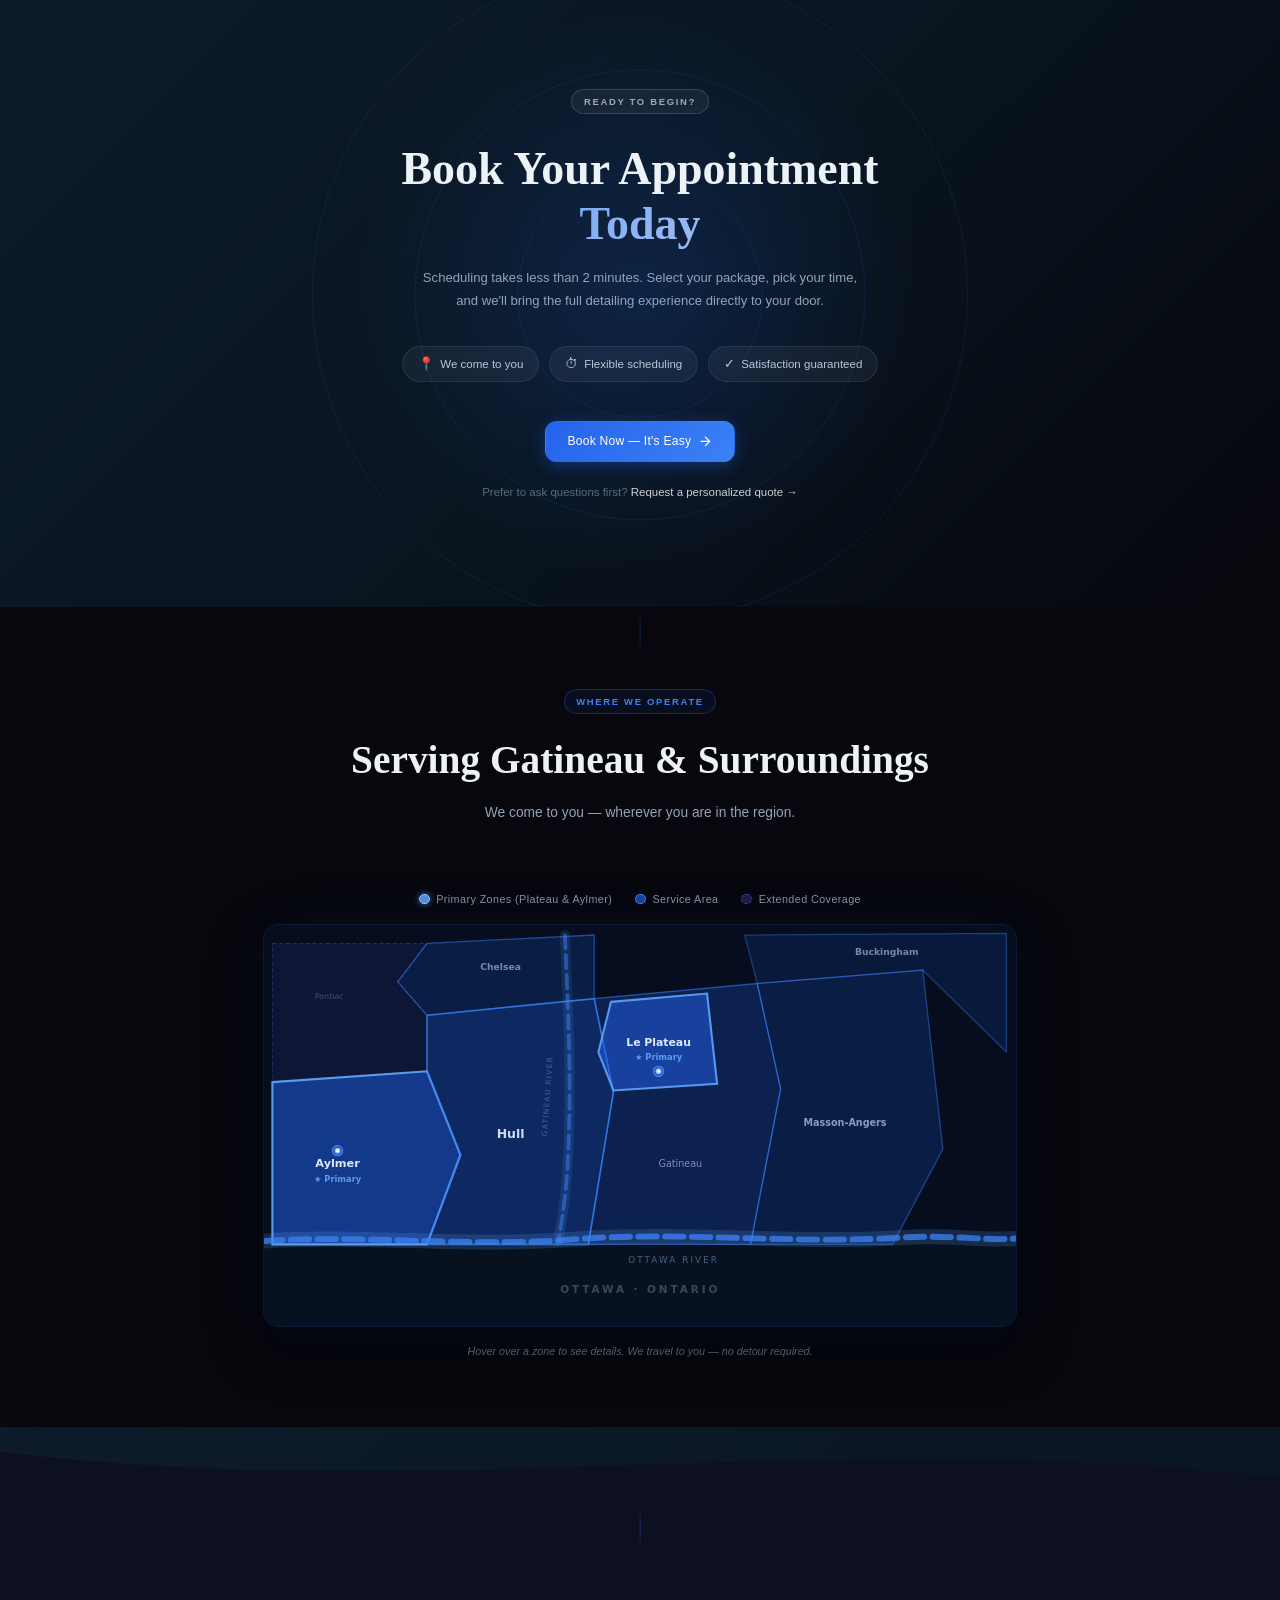
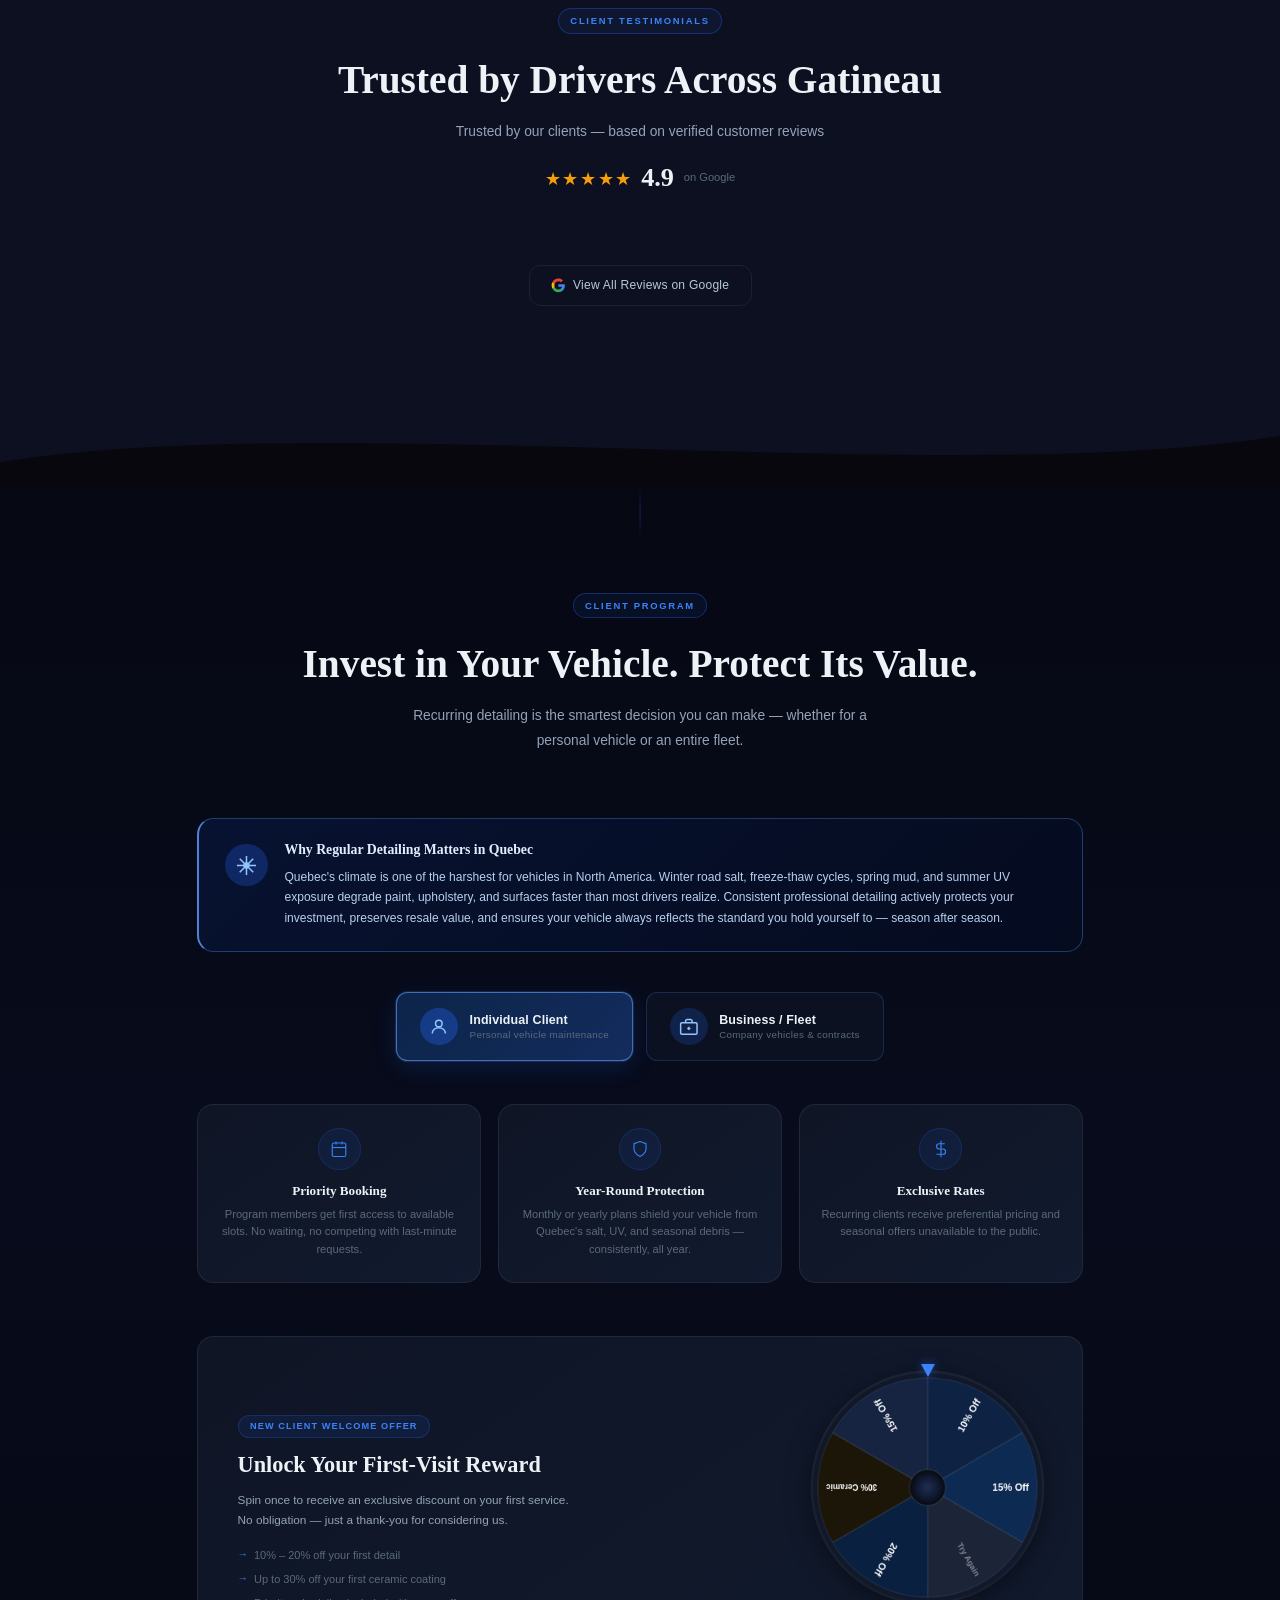
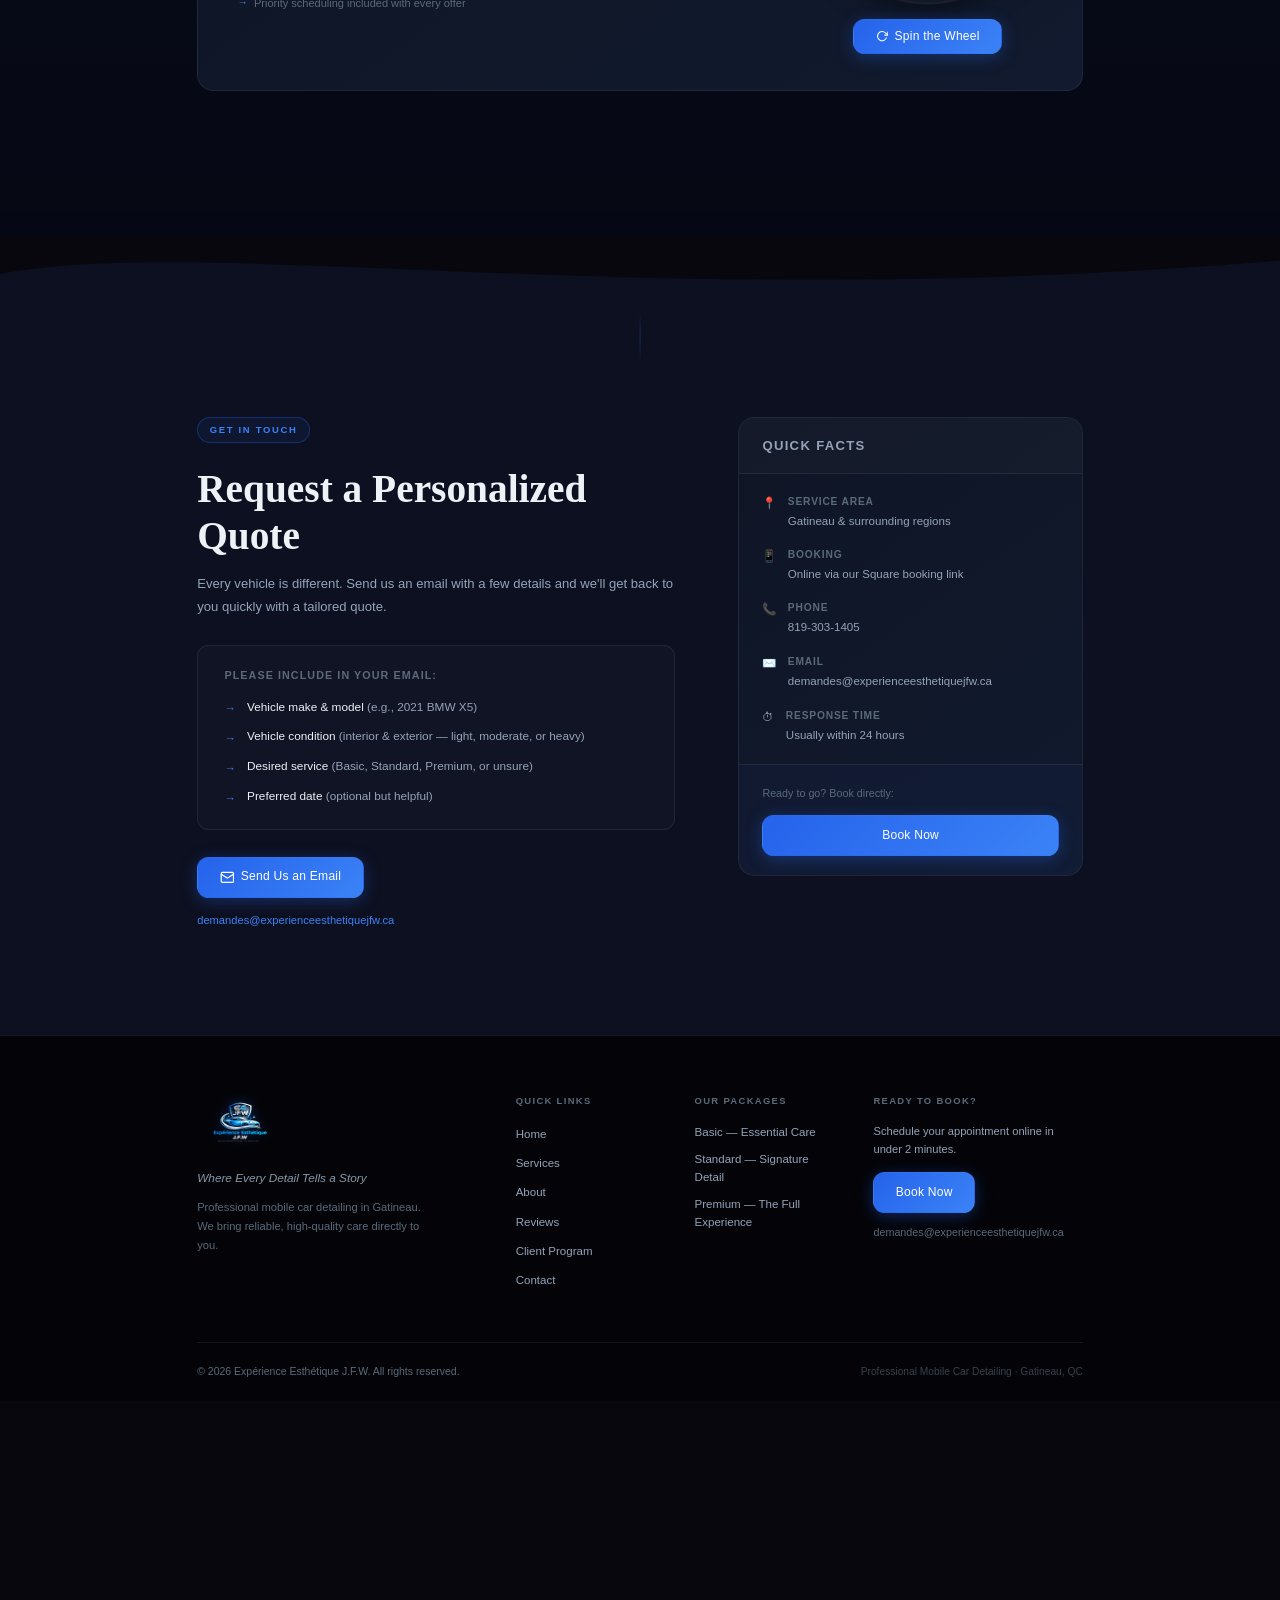
==== commit b20c31bf: "Replace mobile Home text link with home icon in navbar - Remove 'Home' / 'Accueil' from mobile dropd" ====
--- a/index.html
+++ b/index.html
@@ -70,6 +70,14 @@
                target="_blank" rel="noopener noreferrer"
                class="btn btn-primary btn-sm nav-book-btn ripple-btn">Book Now</a>
 
+            <!-- Home icon — mobile only; desktop uses logo + nav-links -->
+            <a href="#home" class="nav-home-btn ripple-btn" aria-label="Go to home">
+                <svg xmlns="http://www.w3.org/2000/svg" width="20" height="20" viewBox="0 0 24 24" fill="none" stroke="currentColor" stroke-width="2" stroke-linecap="round" stroke-linejoin="round" aria-hidden="true">
+                    <path d="M3 9l9-7 9 7v11a2 2 0 0 1-2 2H5a2 2 0 0 1-2-2z"/>
+                    <polyline points="9 22 9 12 15 12 15 22"/>
+                </svg>
+            </a>
+
             <button class="nav-toggle" id="navToggle" aria-label="Toggle mobile navigation" aria-expanded="false">
                 <span class="hamburger-line"></span>
                 <span class="hamburger-line"></span>
@@ -80,7 +88,6 @@
         <!-- Mobile Dropdown -->
         <div class="mobile-menu" id="mobileMenu" aria-hidden="true">
             <ul>
-                <li><a href="#home" class="mobile-link">Home</a></li>
                 <li><a href="#services" class="mobile-link">Services</a></li>
                 <li><a href="#about" class="mobile-link">About</a></li>
                 <li><a href="#reviews" class="mobile-link">Reviews</a></li>
--- a/styles.css
+++ b/styles.css
@@ -641,6 +641,34 @@
     margin-bottom: 16px;
 }
 
+/* Home icon — visible on mobile only; desktop uses logo + nav-links */
+.nav-home-btn {
+    display: none;
+    align-items: center;
+    justify-content: center;
+    width: 36px;
+    height: 36px;
+    border-radius: var(--radius-sm);
+    color: var(--text-secondary);
+    transition: var(--transition-fast);
+    position: relative;
+    overflow: hidden;
+    flex-shrink: 0;
+    text-decoration: none;
+}
+.nav-home-btn:hover {
+    color: var(--text-primary);
+    background: rgba(255, 255, 255, 0.07);
+}
+.nav-home-btn:active {
+    transform: scale(0.88);
+    background: rgba(255, 255, 255, 0.1);
+}
+.nav-home-btn:focus-visible {
+    outline: 2px solid rgba(99, 179, 237, 0.85);
+    outline-offset: 2px;
+}
+
 /* Mobile hamburger */
 .nav-toggle {
     display: none;
@@ -2633,6 +2661,10 @@
     }
 
     .nav-toggle {
+        display: flex;
+    }
+
+    .nav-home-btn {
         display: flex;
     }
 
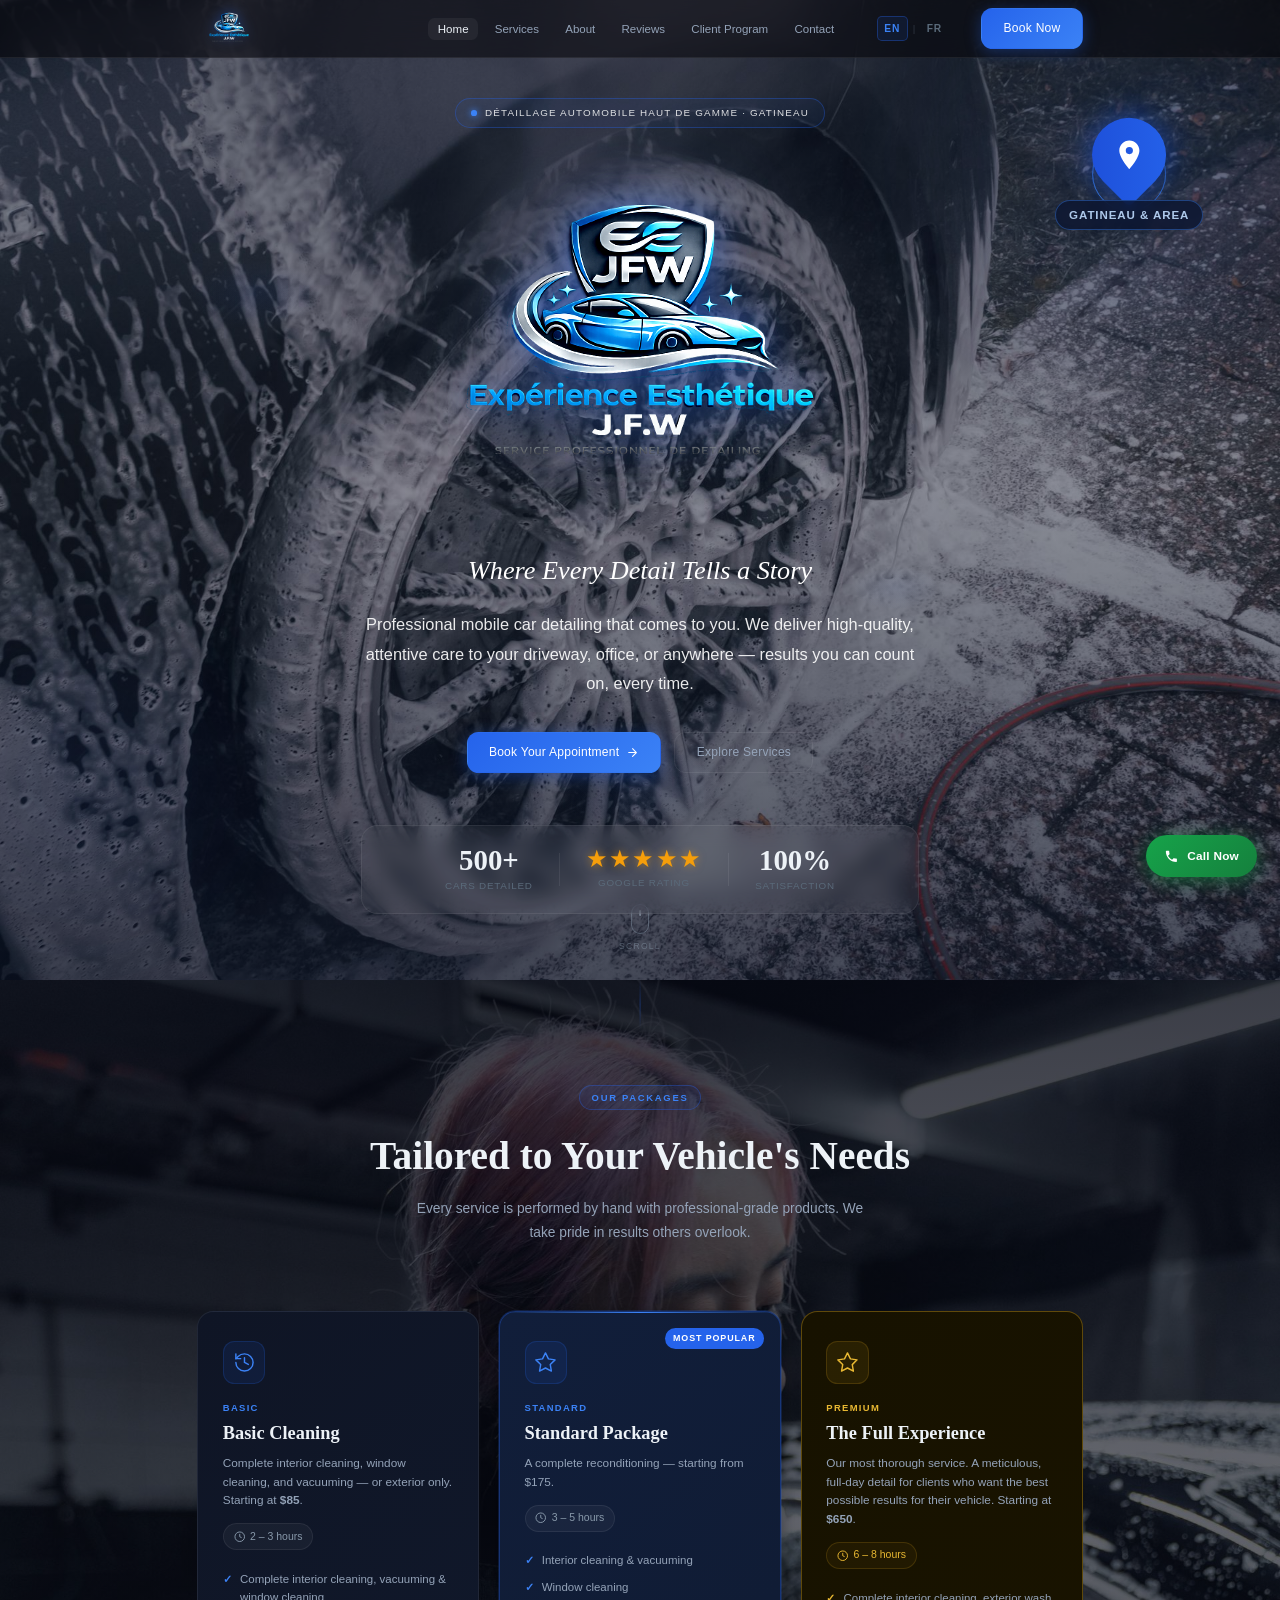
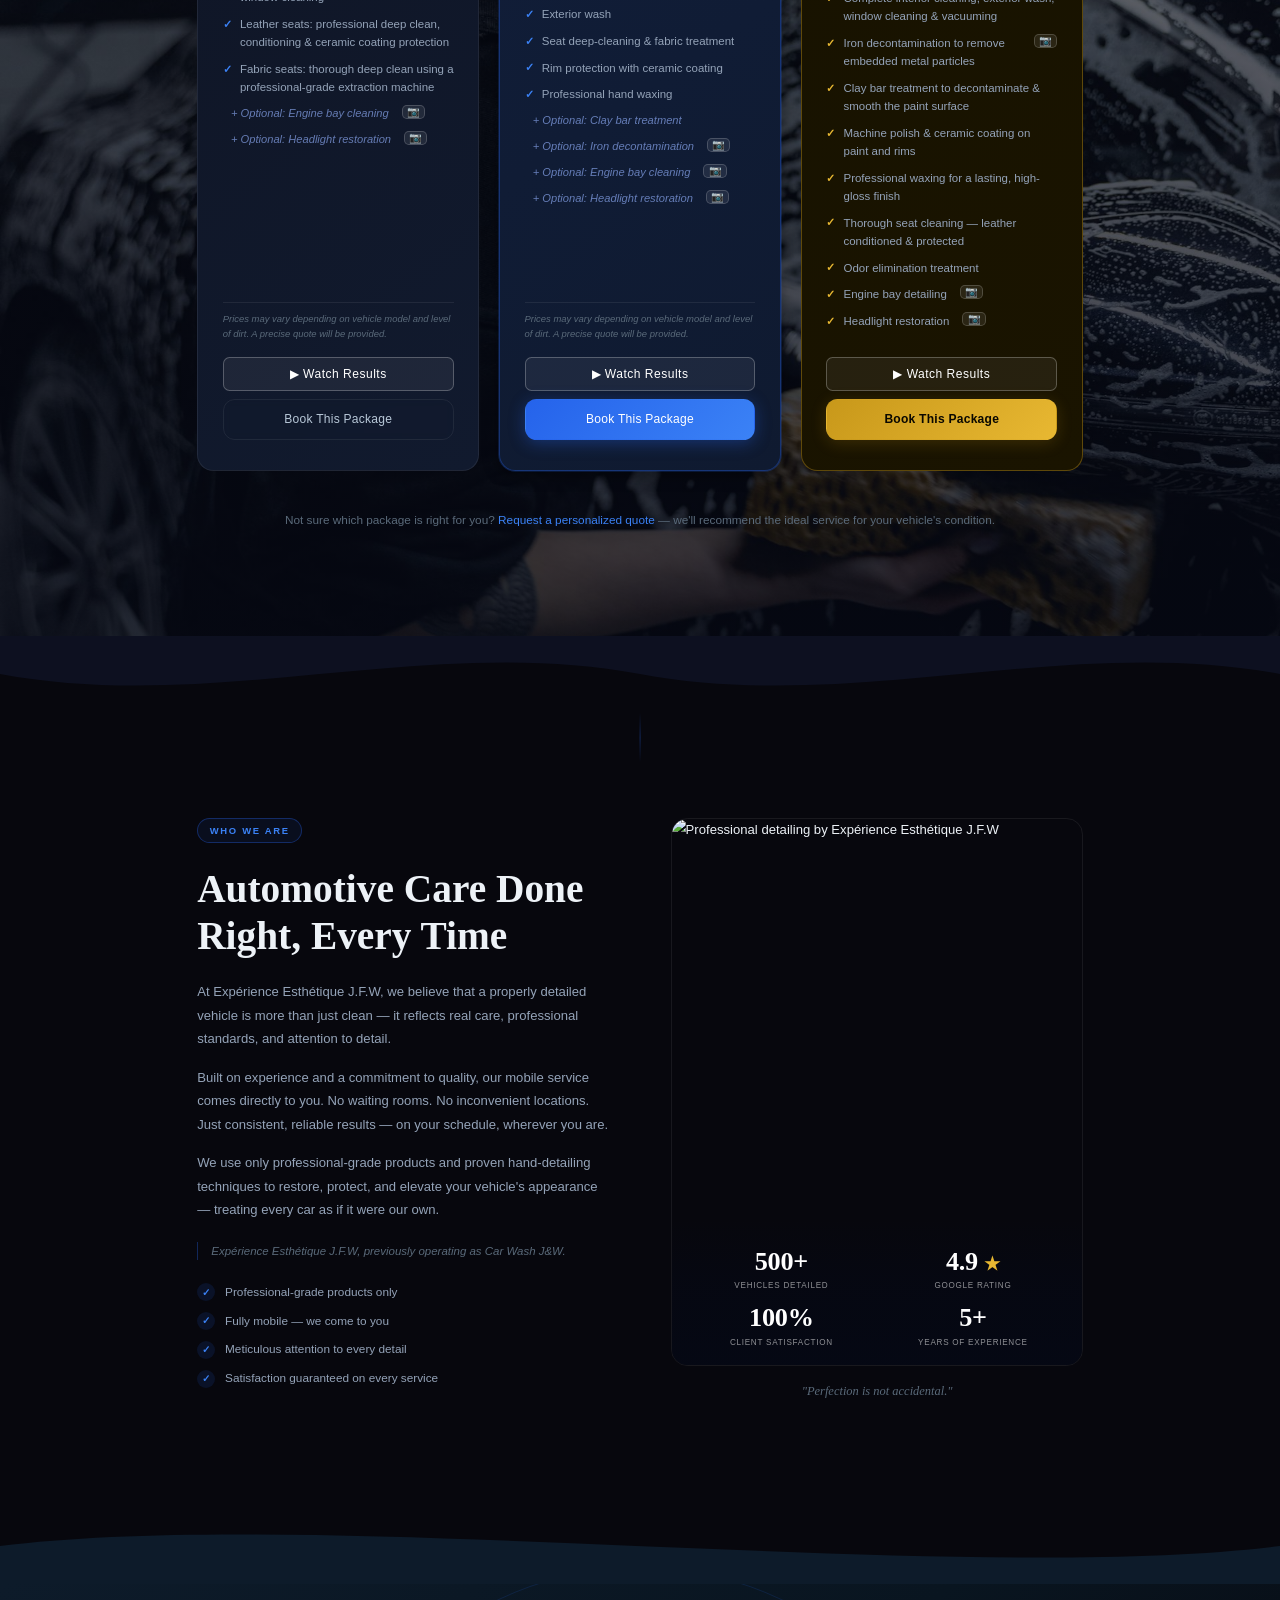
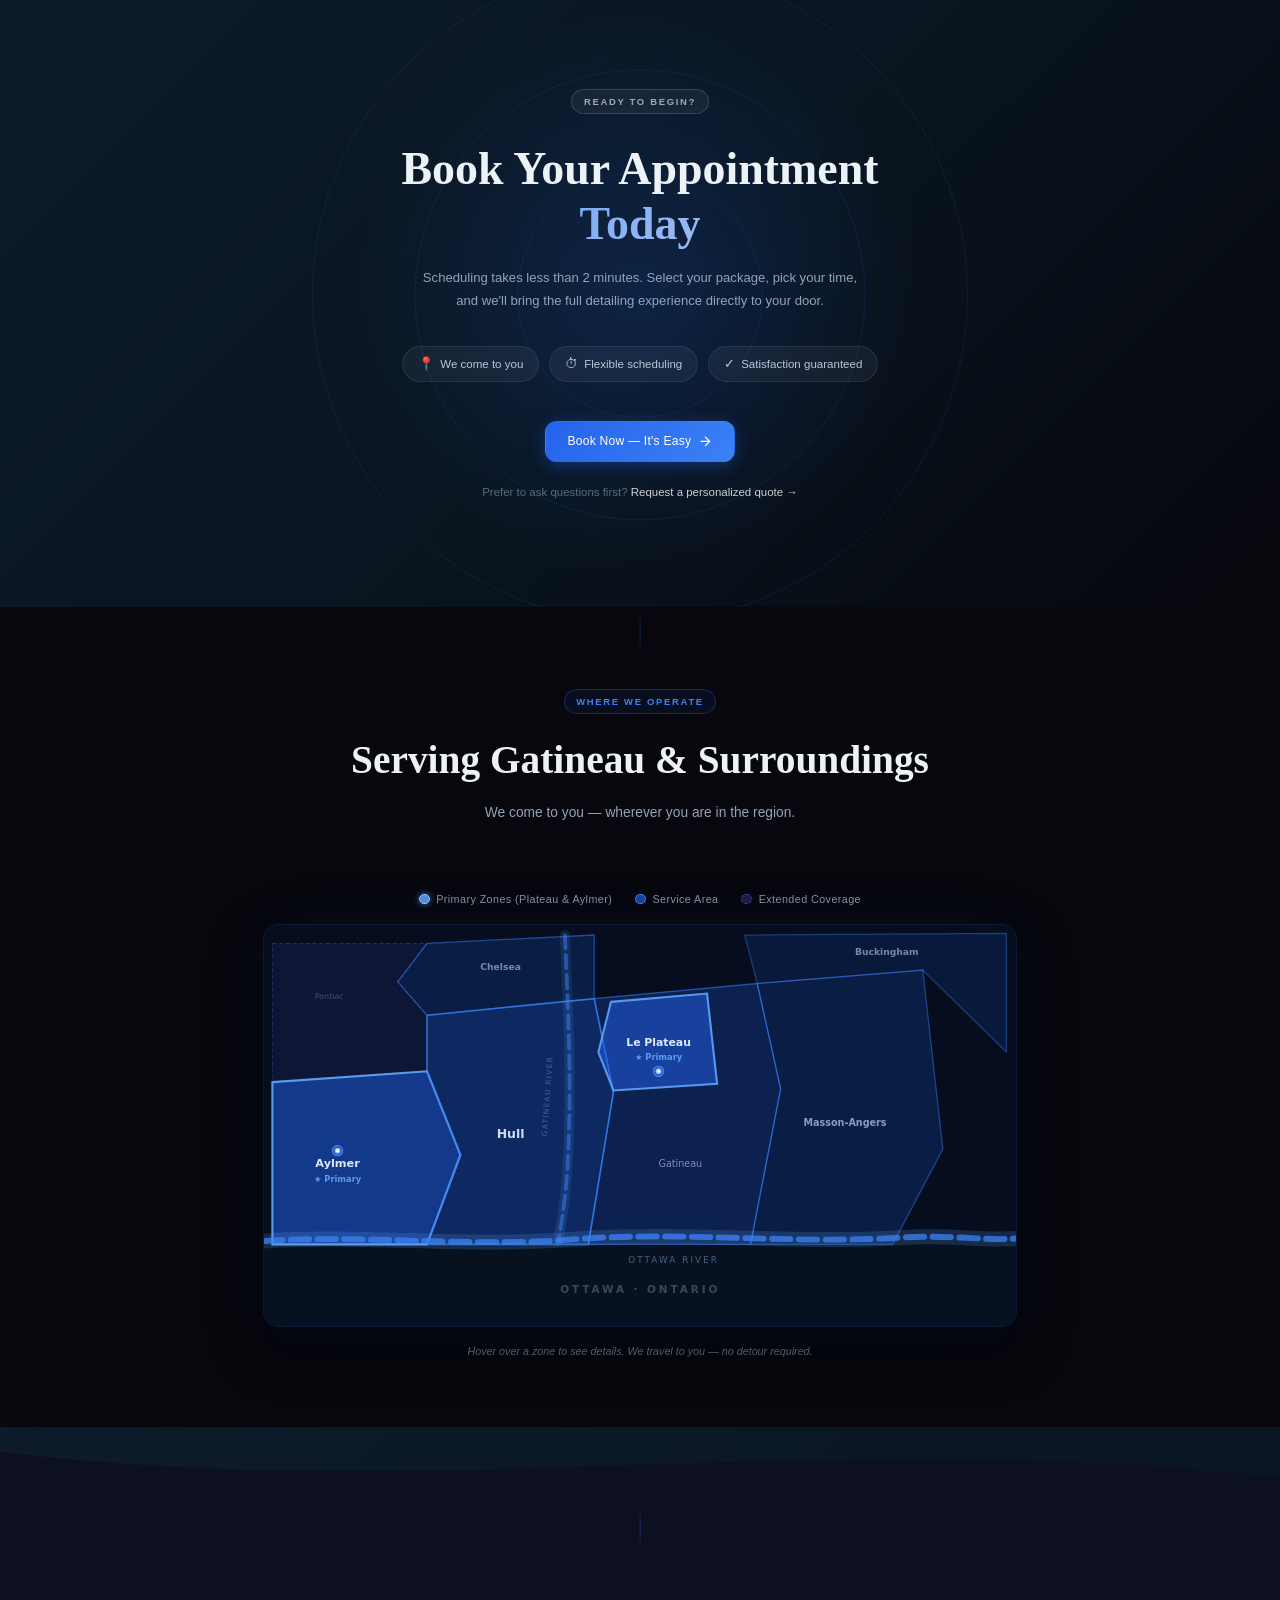
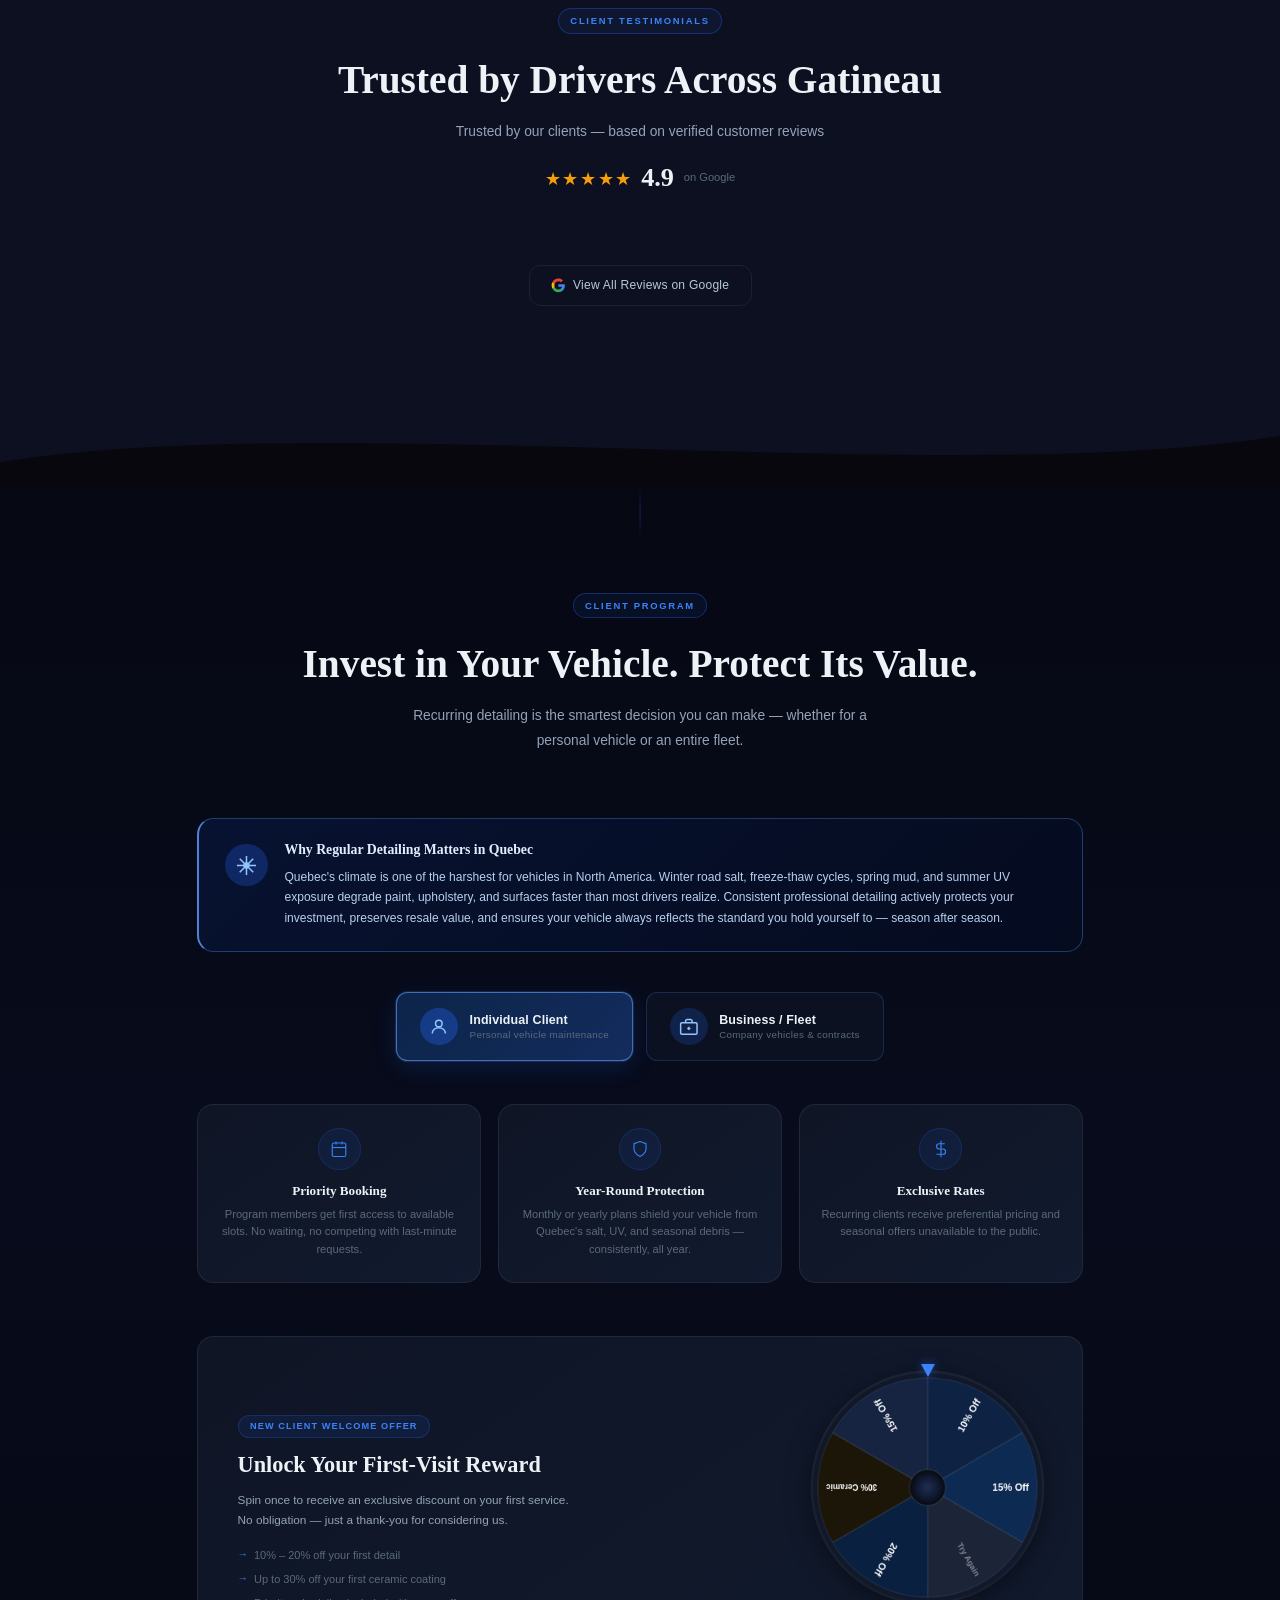
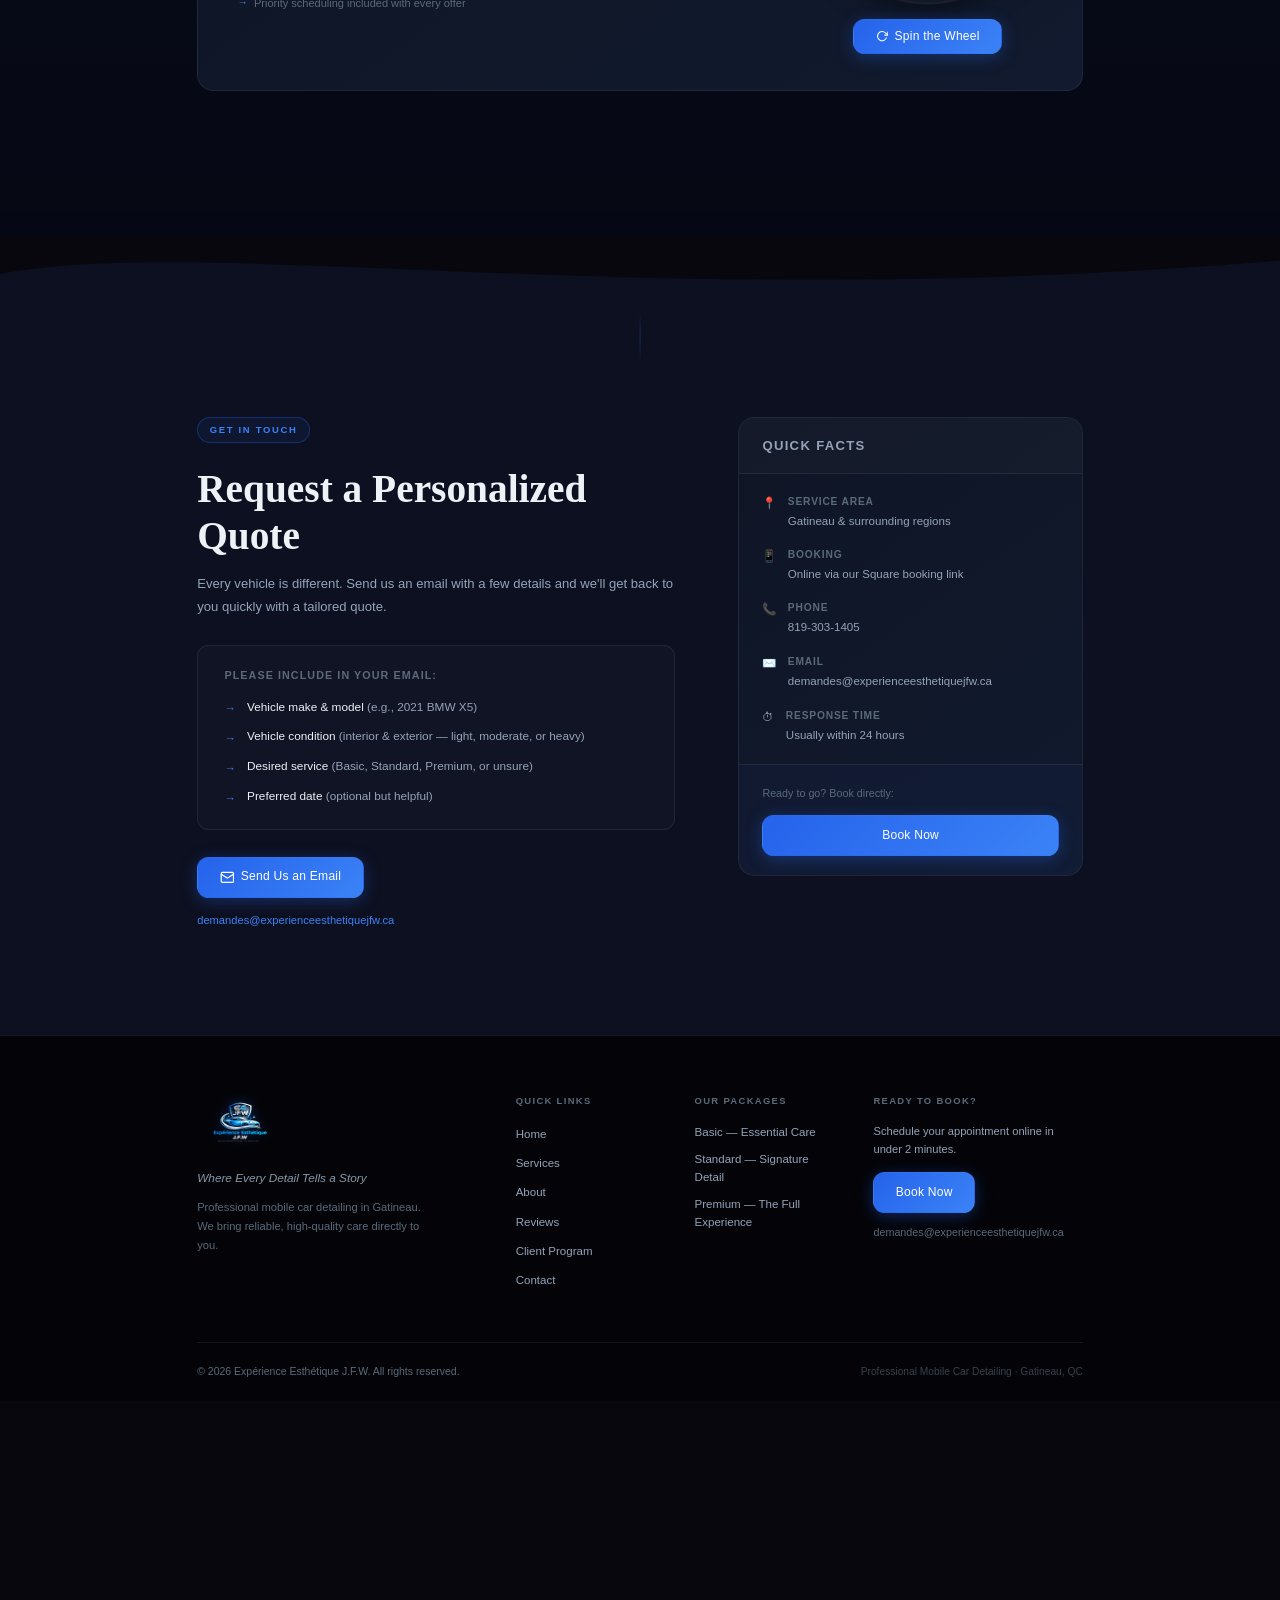
==== commit 12384fed: "Remove hero media-slot placeholder tags from HTML The CSS display:none wasn't taking effect fast eno" ====
--- a/index.html
+++ b/index.html
@@ -185,21 +185,6 @@
             </div>
         </div>
 
-        <!-- ┌─────────────────────────────────────────────────────┐
-             │  MEDIA SLOT 1 — Hero Background Video / Image      │
-             │  Position: Full-screen behind hero content          │
-             │  Suggested: Car being detailed, driving shot,       │
-             │             or luxury car close-up                  │
-             │  Format: MP4 video (loop/muted) or JPG 1920×1080   │
-             └─────────────────────────────────────────────────────┘ -->
-        <div class="media-slot media-slot--hero-bg">
-            <div class="media-slot-inner">
-                <span class="ms-icon">🎬</span>
-                <span class="ms-title">Hero Background — Video or Photo</span>
-                <span class="ms-spec">Full screen · MP4 video (loop) or 1920×1080 image</span>
-                <span class="ms-hint">Will sit behind the logo &amp; text with a dark overlay</span>
-            </div>
-        </div>
 
         <!-- Animated water waves at bottom of hero -->
         <div class="hero-waves" aria-hidden="true">
--- a/styles.css
+++ b/styles.css
@@ -706,16 +706,20 @@
     display: none;
     flex-direction: column;
     gap: 0;
-    padding: 20px var(--container-pad) 30px;
+    padding: 0;                          /* 0 when closed so max-height:0 truly collapses it */
     background: rgba(7, 7, 13, 0.98);
-    border-top: 1px solid var(--border);
+    border-top: 1px solid transparent;  /* invisible when closed, avoids 1px bleed */
     max-height: 0;
     overflow: hidden;
-    transition: max-height 0.4s cubic-bezier(0.4, 0, 0.2, 1);
+    transition: max-height 0.4s cubic-bezier(0.4, 0, 0.2, 1),
+                padding    0.35s cubic-bezier(0.4, 0, 0.2, 1),
+                border-color 0.1s ease;
 }
 
 .mobile-menu.open {
     max-height: 500px;
+    padding: 20px var(--container-pad) 30px;
+    border-top-color: var(--border);
 }
 
 .mobile-menu ul {
@@ -3096,8 +3100,8 @@
 
 /* Base slot */
 .media-slot {
+    display: none;          /* hidden until real media replaces this placeholder */
     position: relative;
-    display: flex;
     flex-direction: column;
     align-items: center;
     justify-content: center;
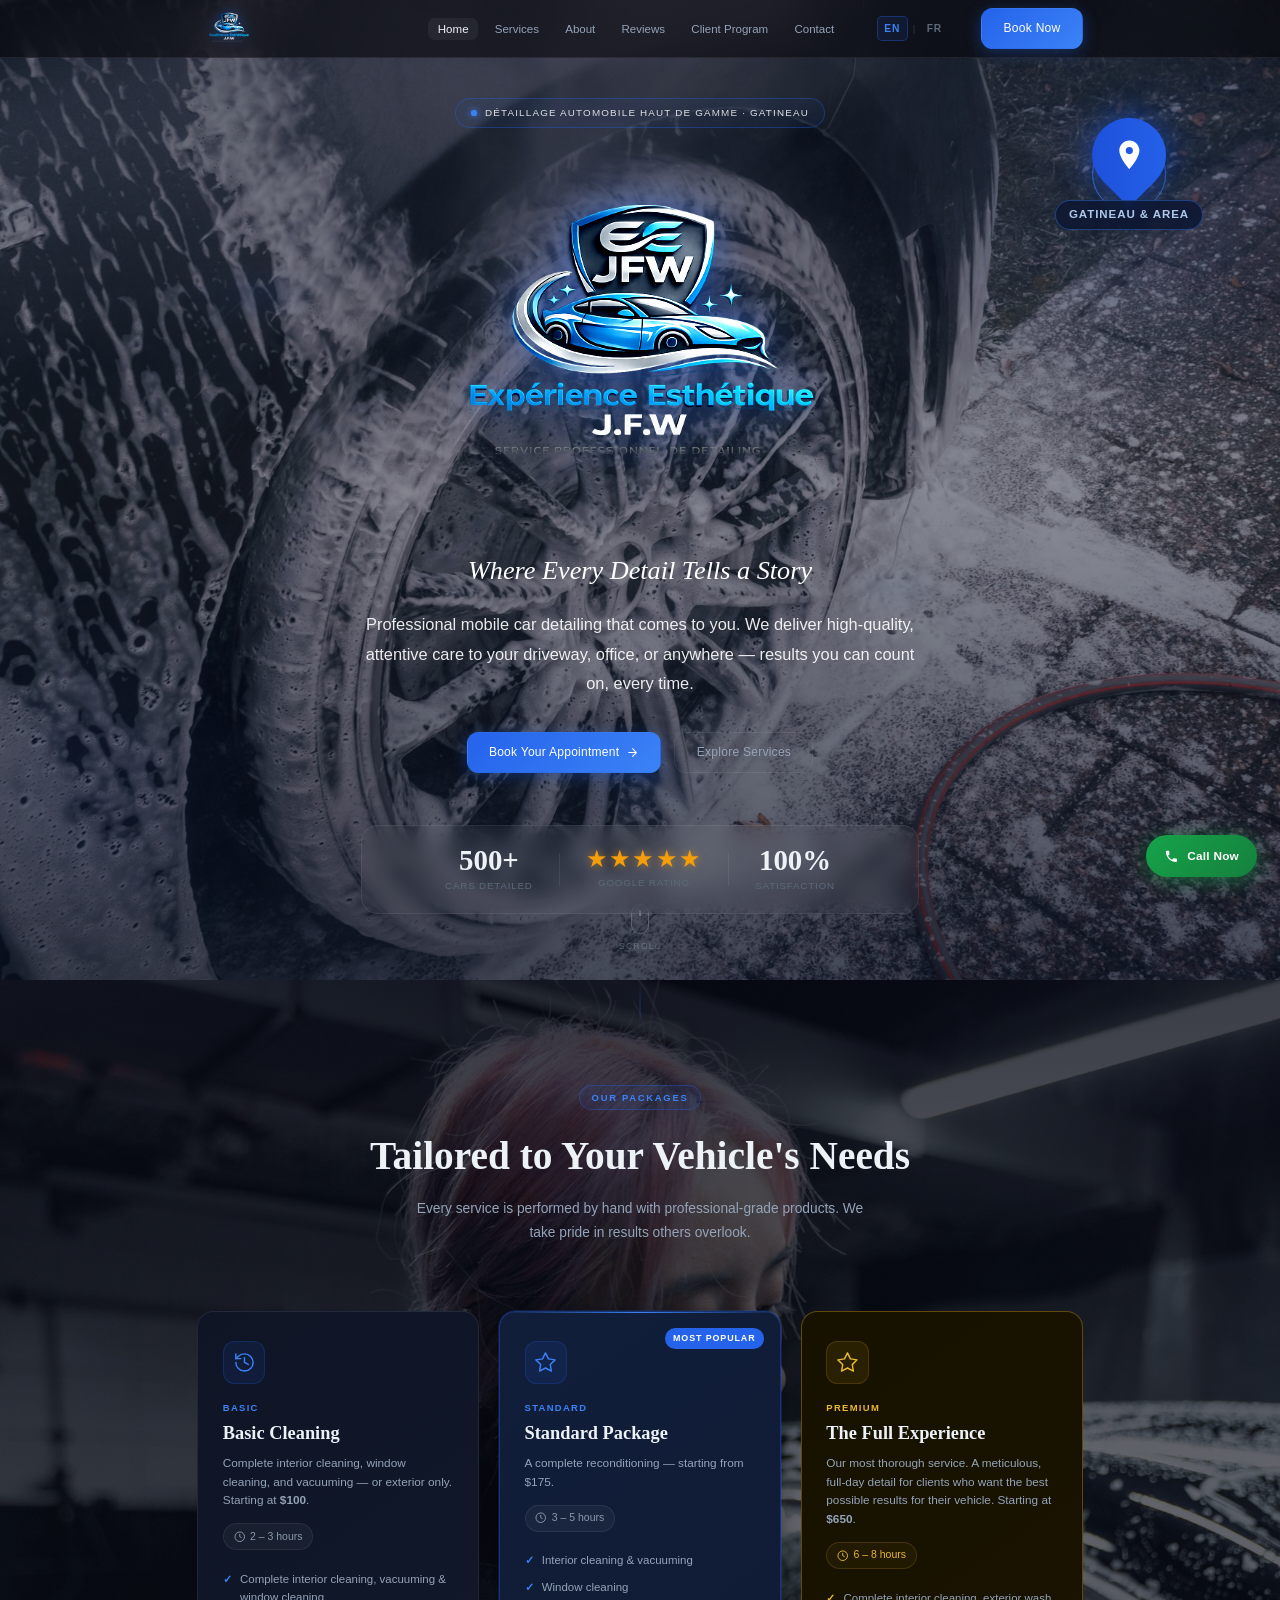
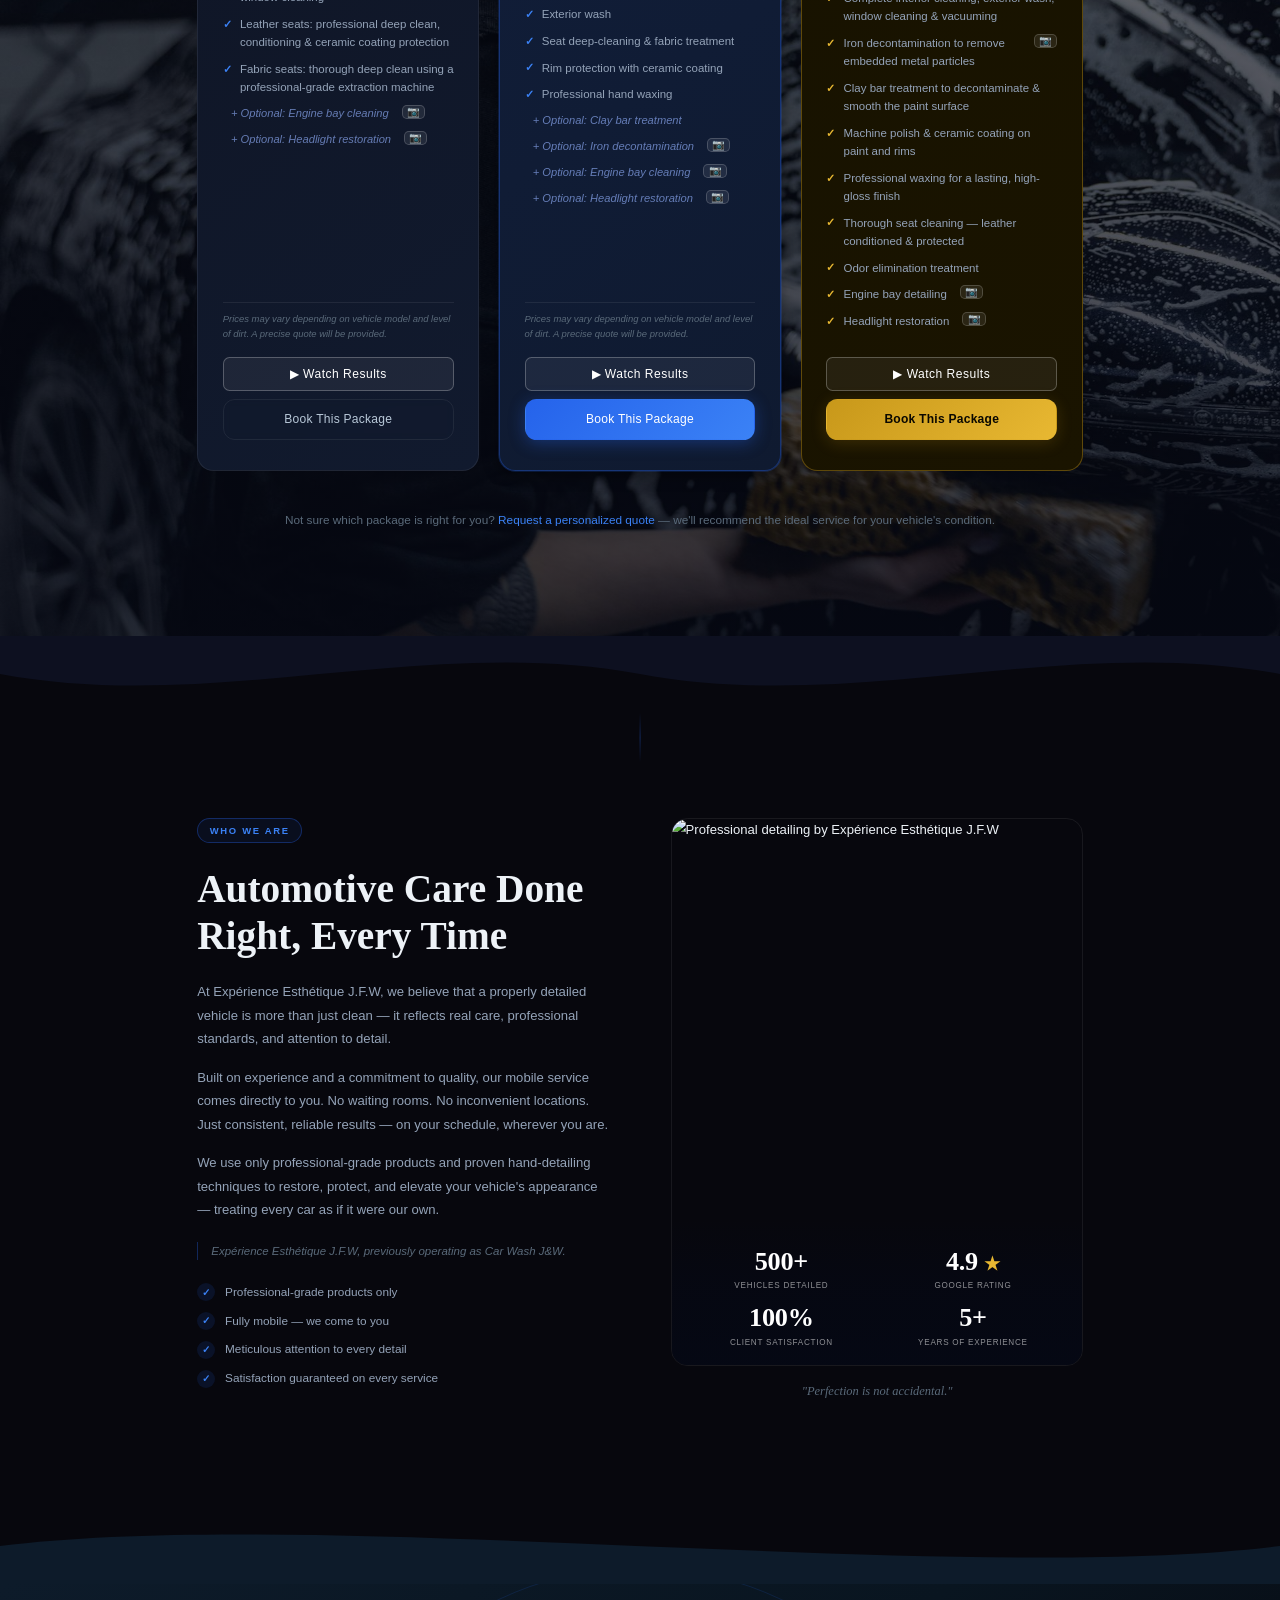
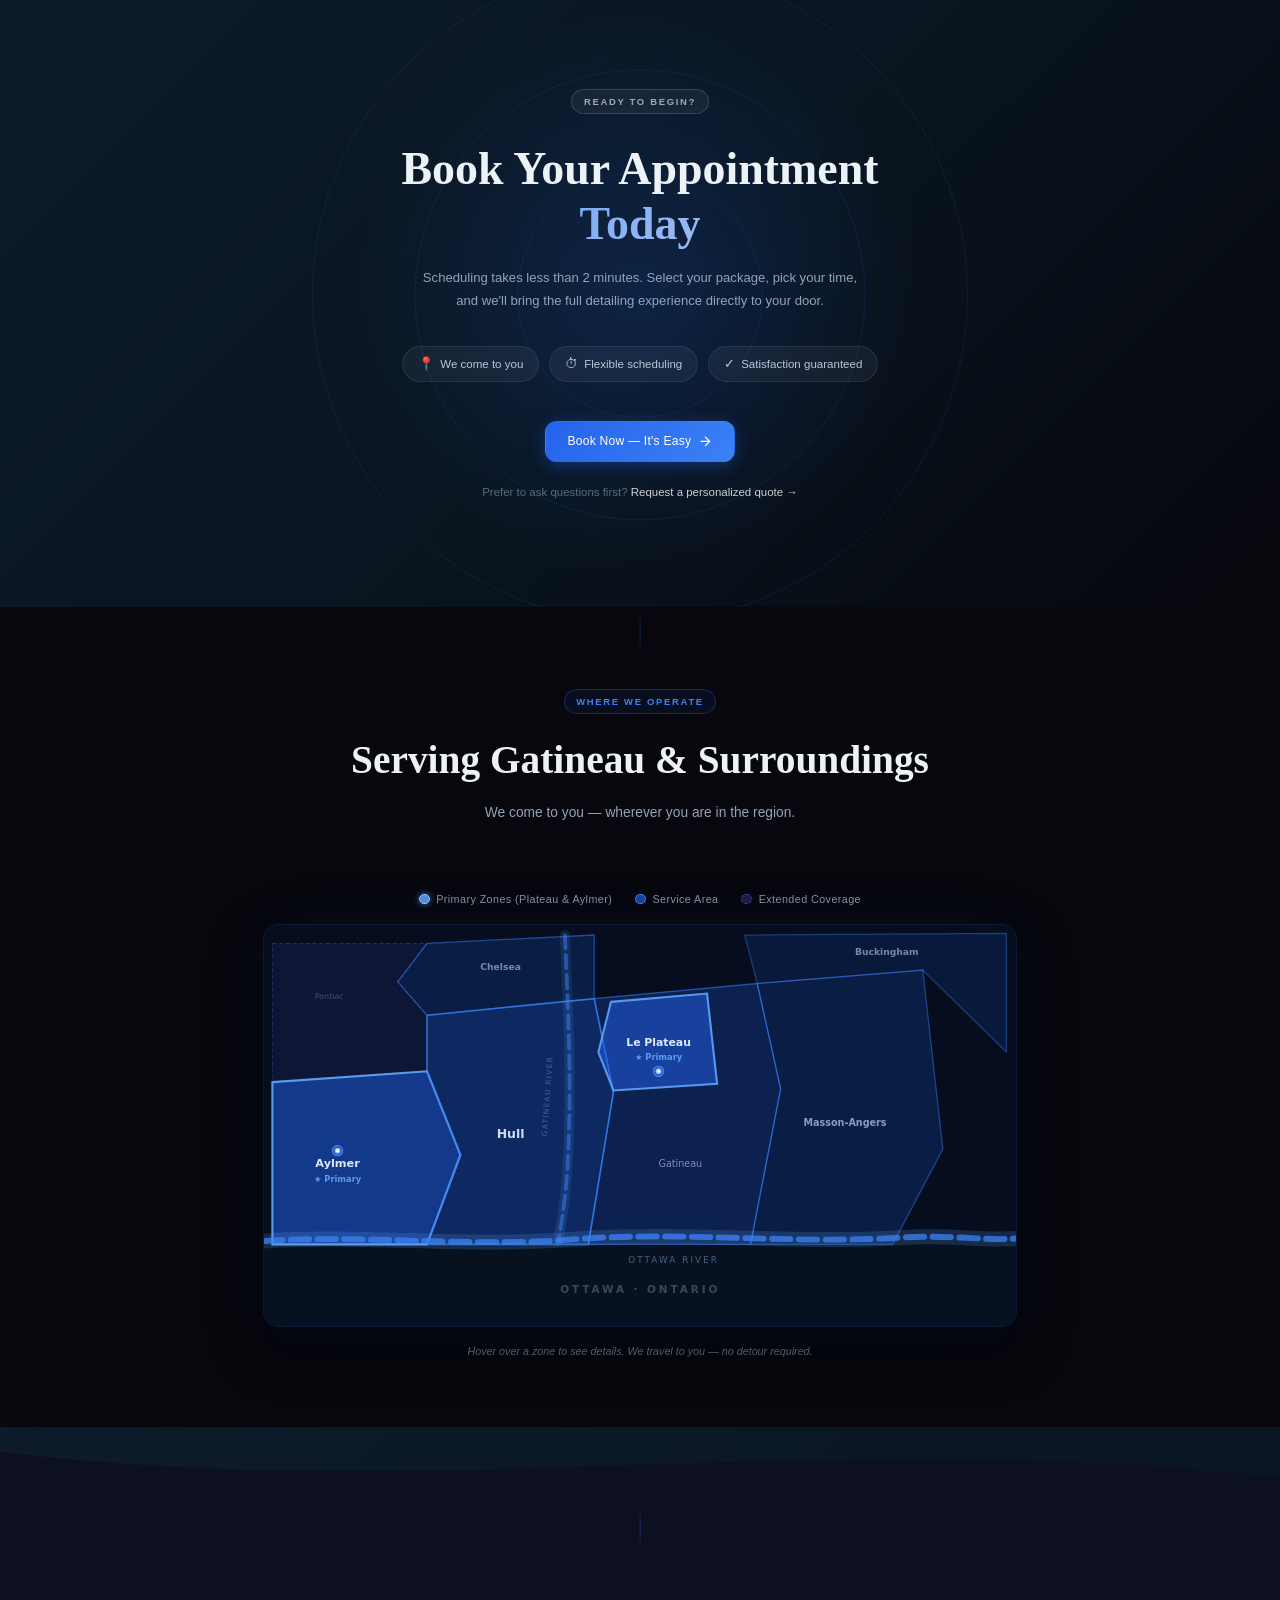
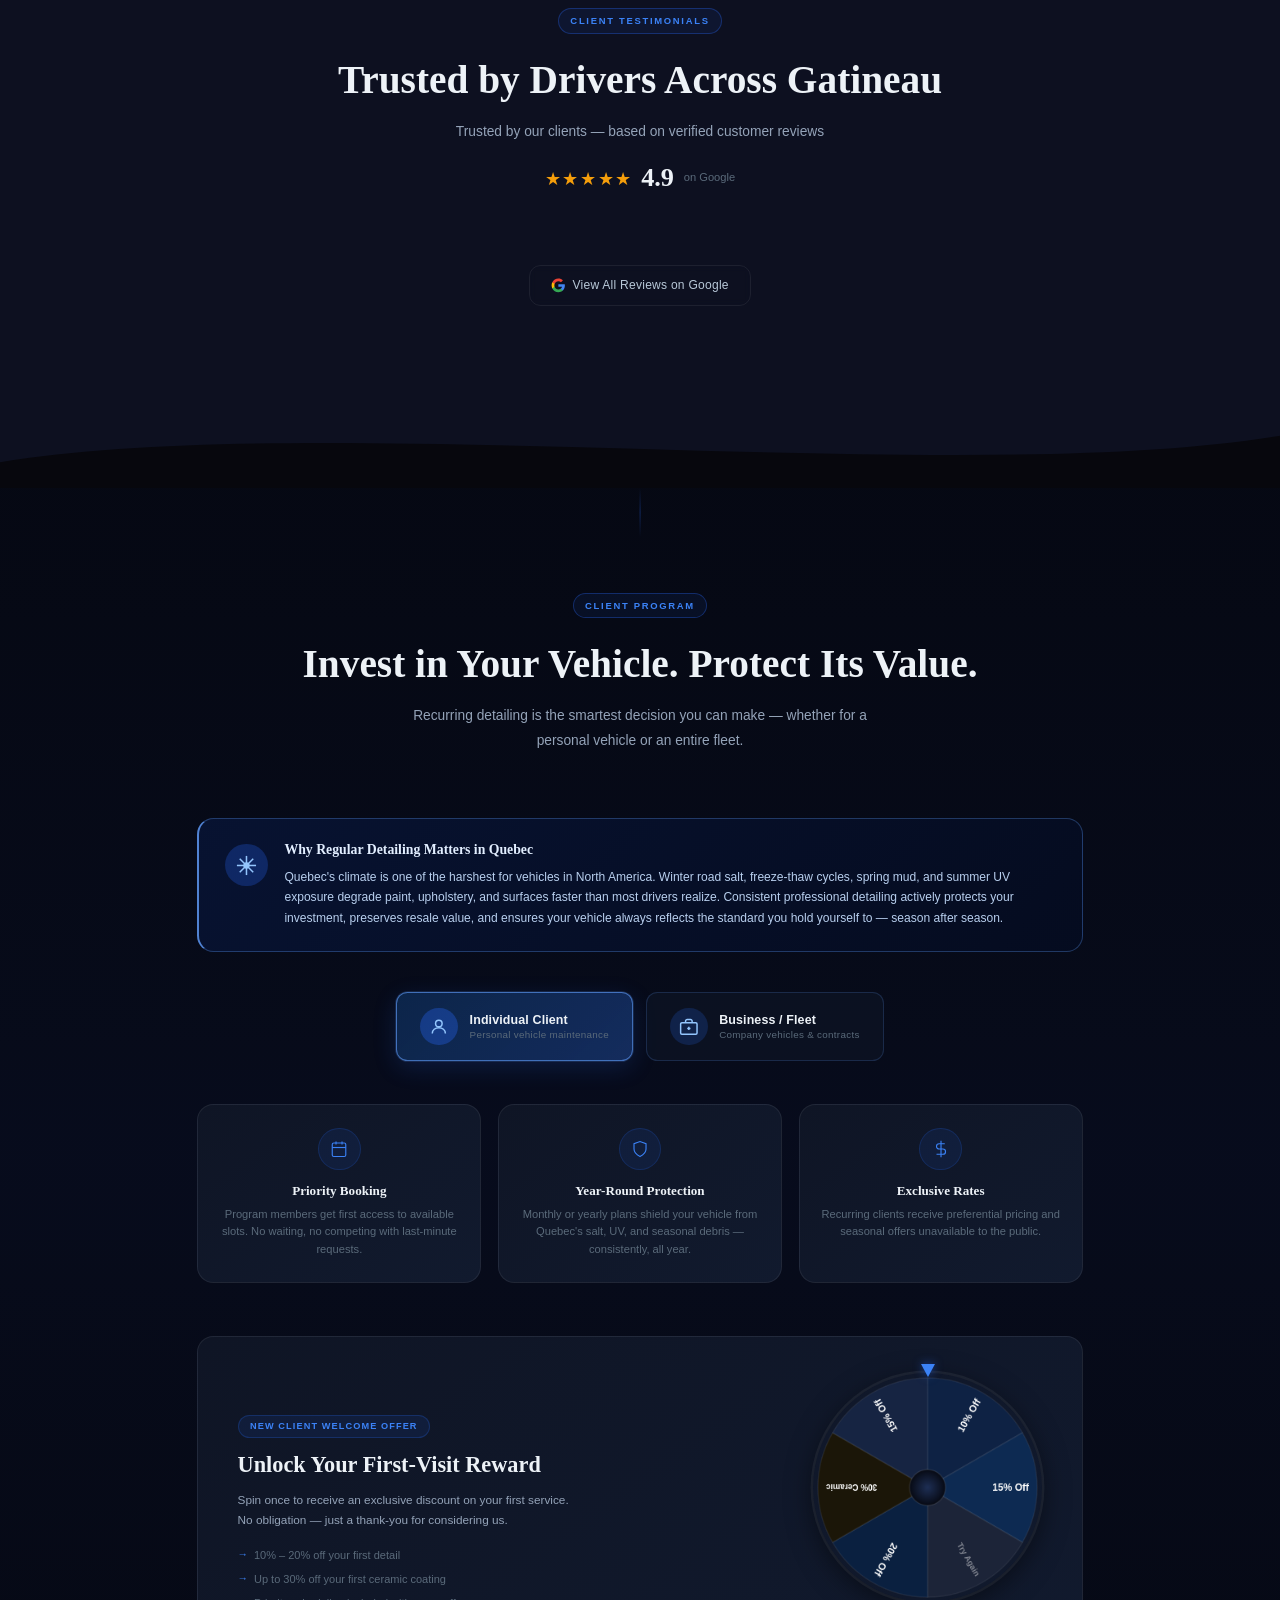
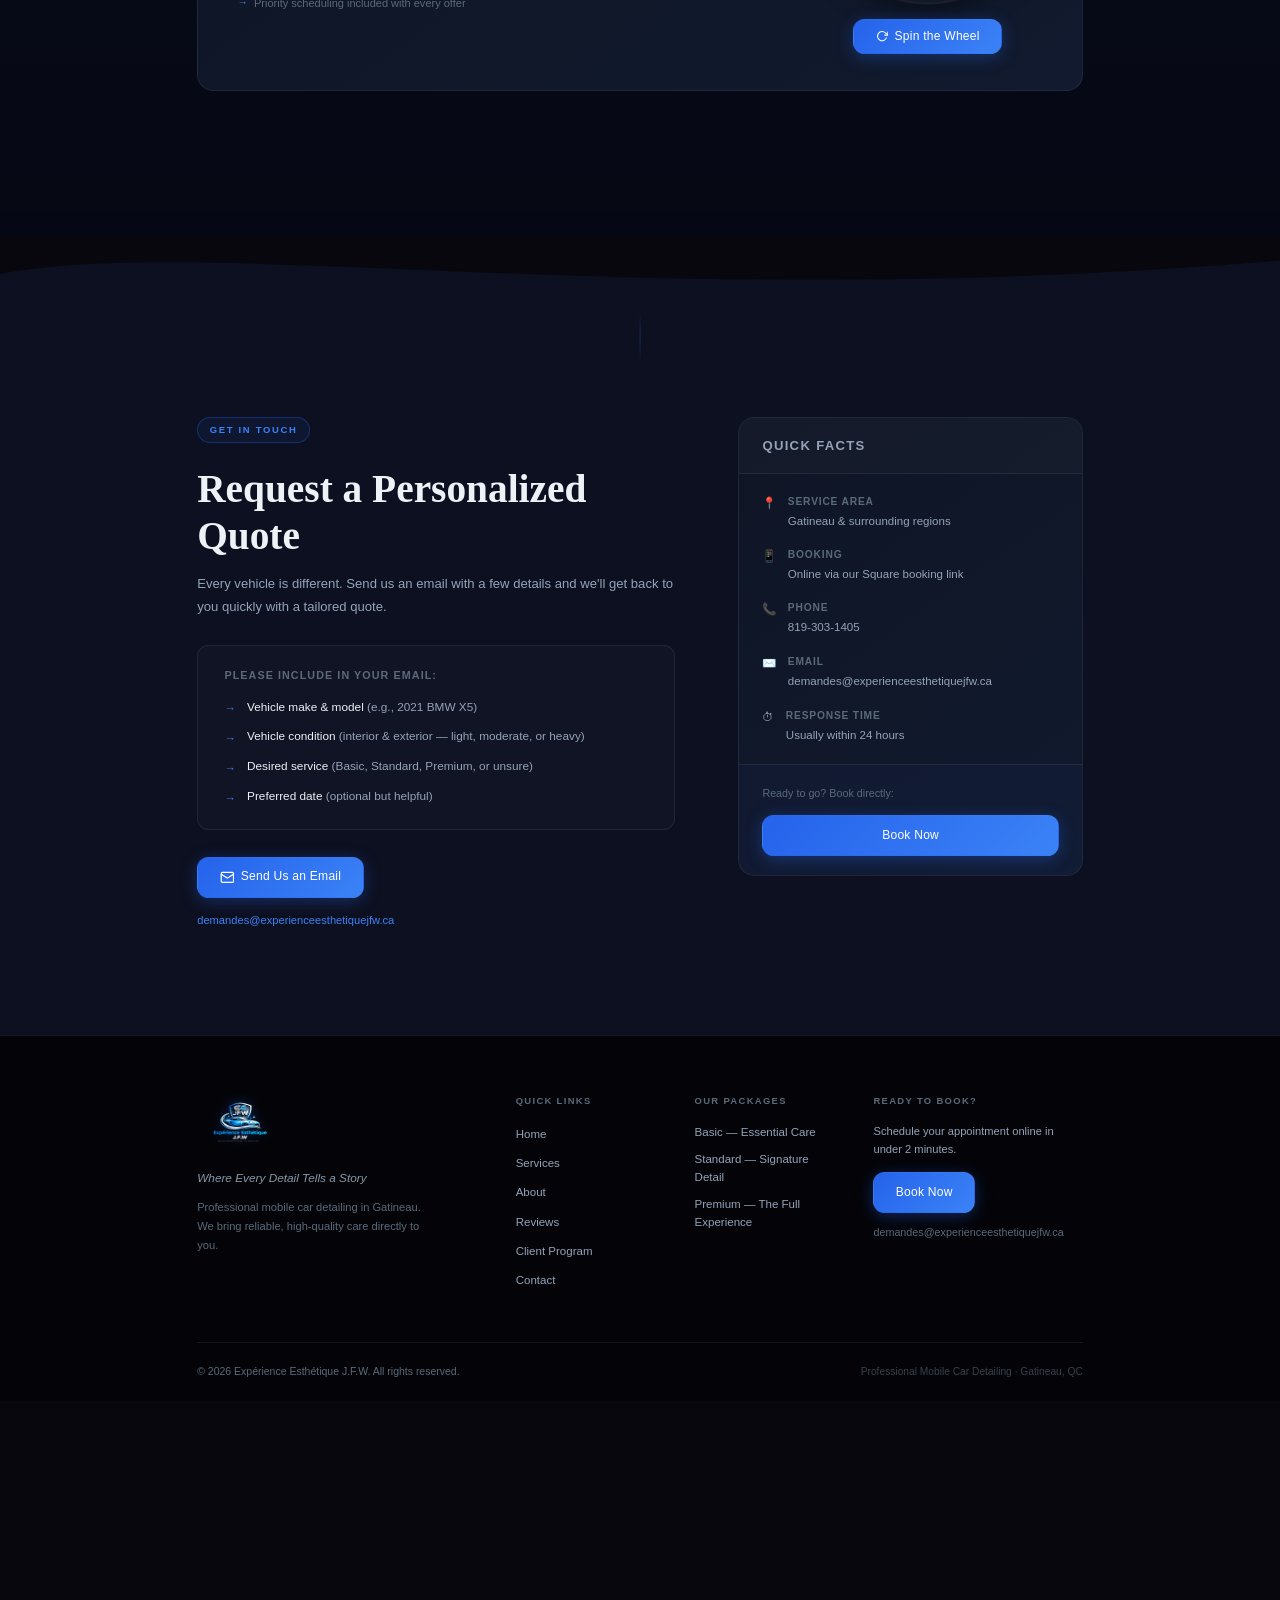
==== commit 459292a4: "Update Basic Cleaning starting price from $85 to $100 Co-Authored-By: Claude Sonnet 4.6 <noreply@ant" ====
--- a/index.html
+++ b/index.html
@@ -224,7 +224,7 @@
                     </div>
                     <div class="card-tier">Basic</div>
                     <h3 class="card-title">Basic Cleaning</h3>
-                    <p class="card-description">Complete interior cleaning, window cleaning, and vacuuming — or exterior only. Starting at <strong>$85</strong>.</p>
+                    <p class="card-description">Complete interior cleaning, window cleaning, and vacuuming — or exterior only. Starting at <strong>$100</strong>.</p>
                     <div class="card-time">
                         <svg xmlns="http://www.w3.org/2000/svg" width="14" height="14" viewBox="0 0 24 24" fill="none" stroke="currentColor" stroke-width="2"><circle cx="12" cy="12" r="10"/><polyline points="12,6 12,12 16,14"/></svg>
                         2 – 3 hours
--- a/styles.css
+++ b/styles.css
@@ -1801,9 +1801,16 @@
 @media (max-width: 768px) {
     .hero-location-pin {
         top: auto;
-        bottom: 22%;
-        right: 5%;
-        transform: scale(0.85);
+        bottom: 20%;
+        right: 4%;
+        transform: scale(0.65);
+        transform-origin: bottom right;
+        opacity: 0.45;
+        animation: none;   /* prevent pinFloat from overriding scale(0.38) */
+        z-index: 60;       /* above enroll-pin (z-index: 50) so tap hits this element */
+    }
+    .hero-location-pin:hover {
+        opacity: 0.85;
     }
 }
 
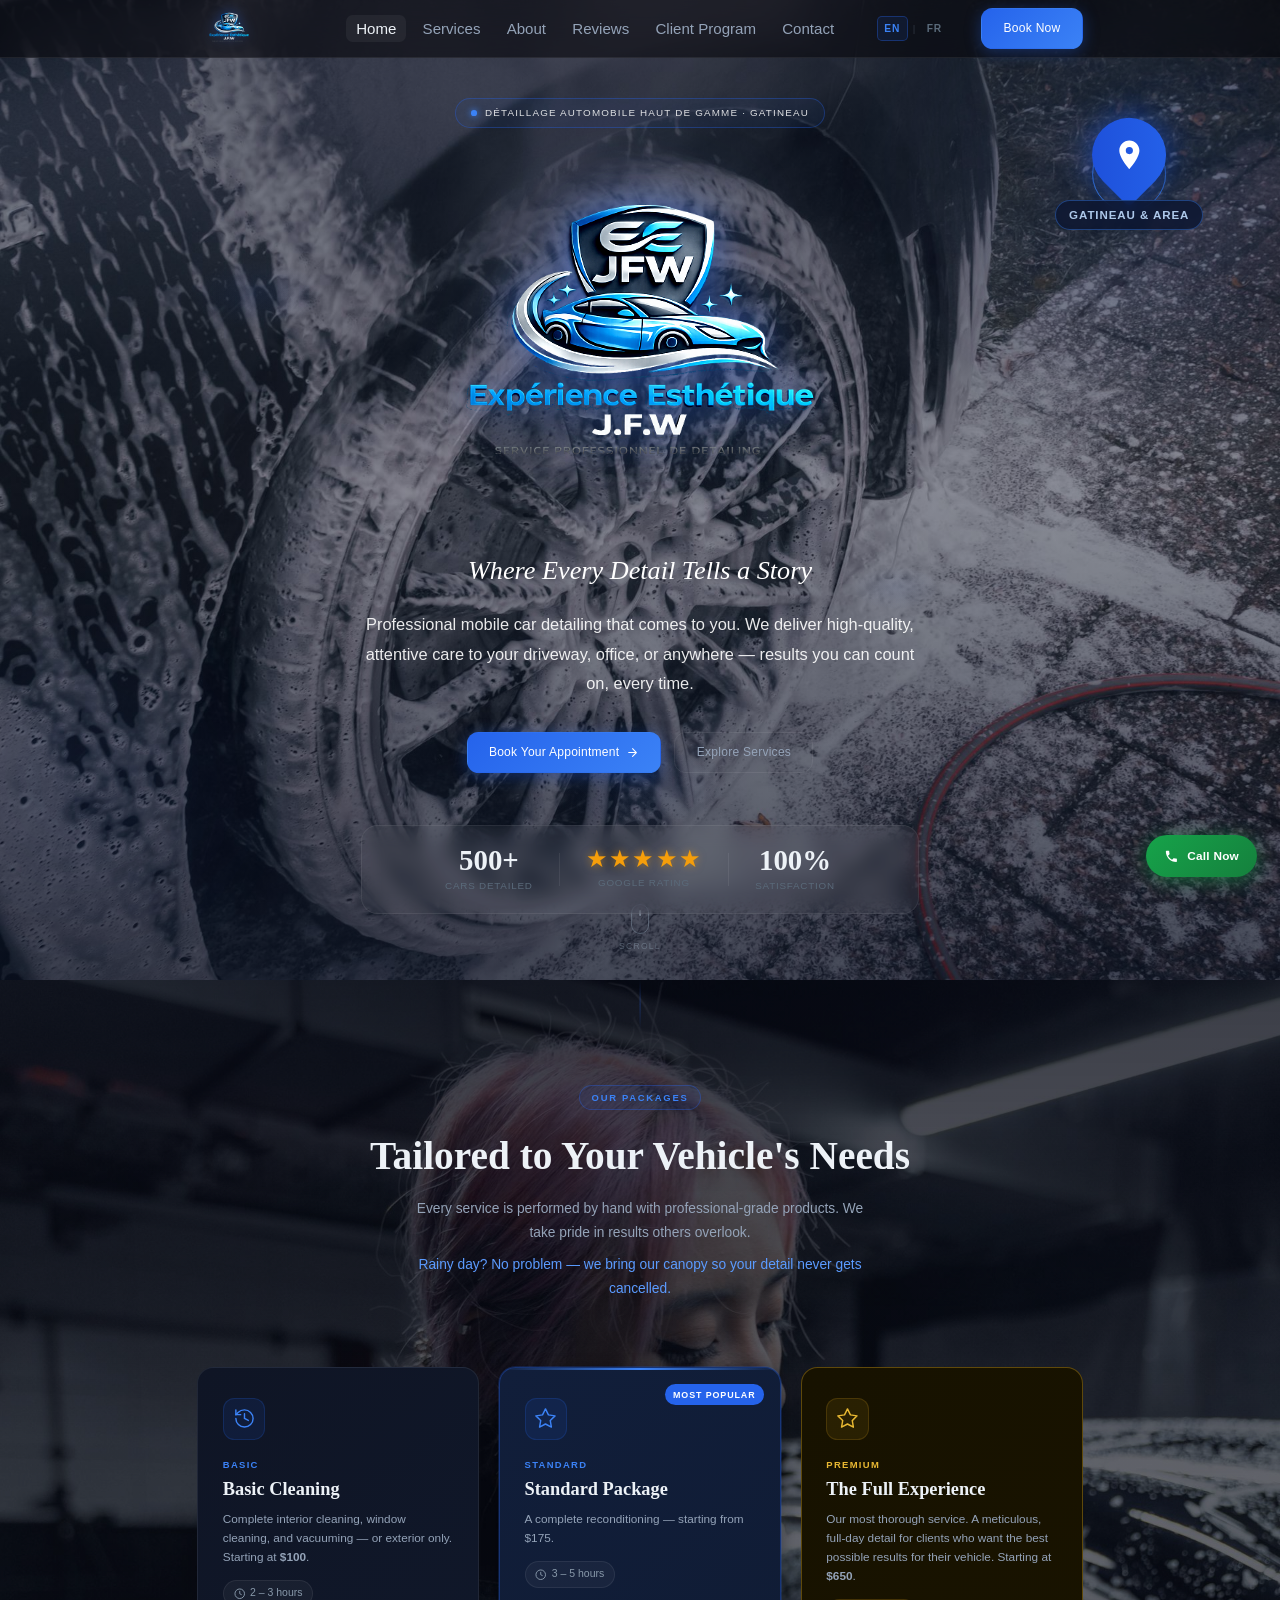
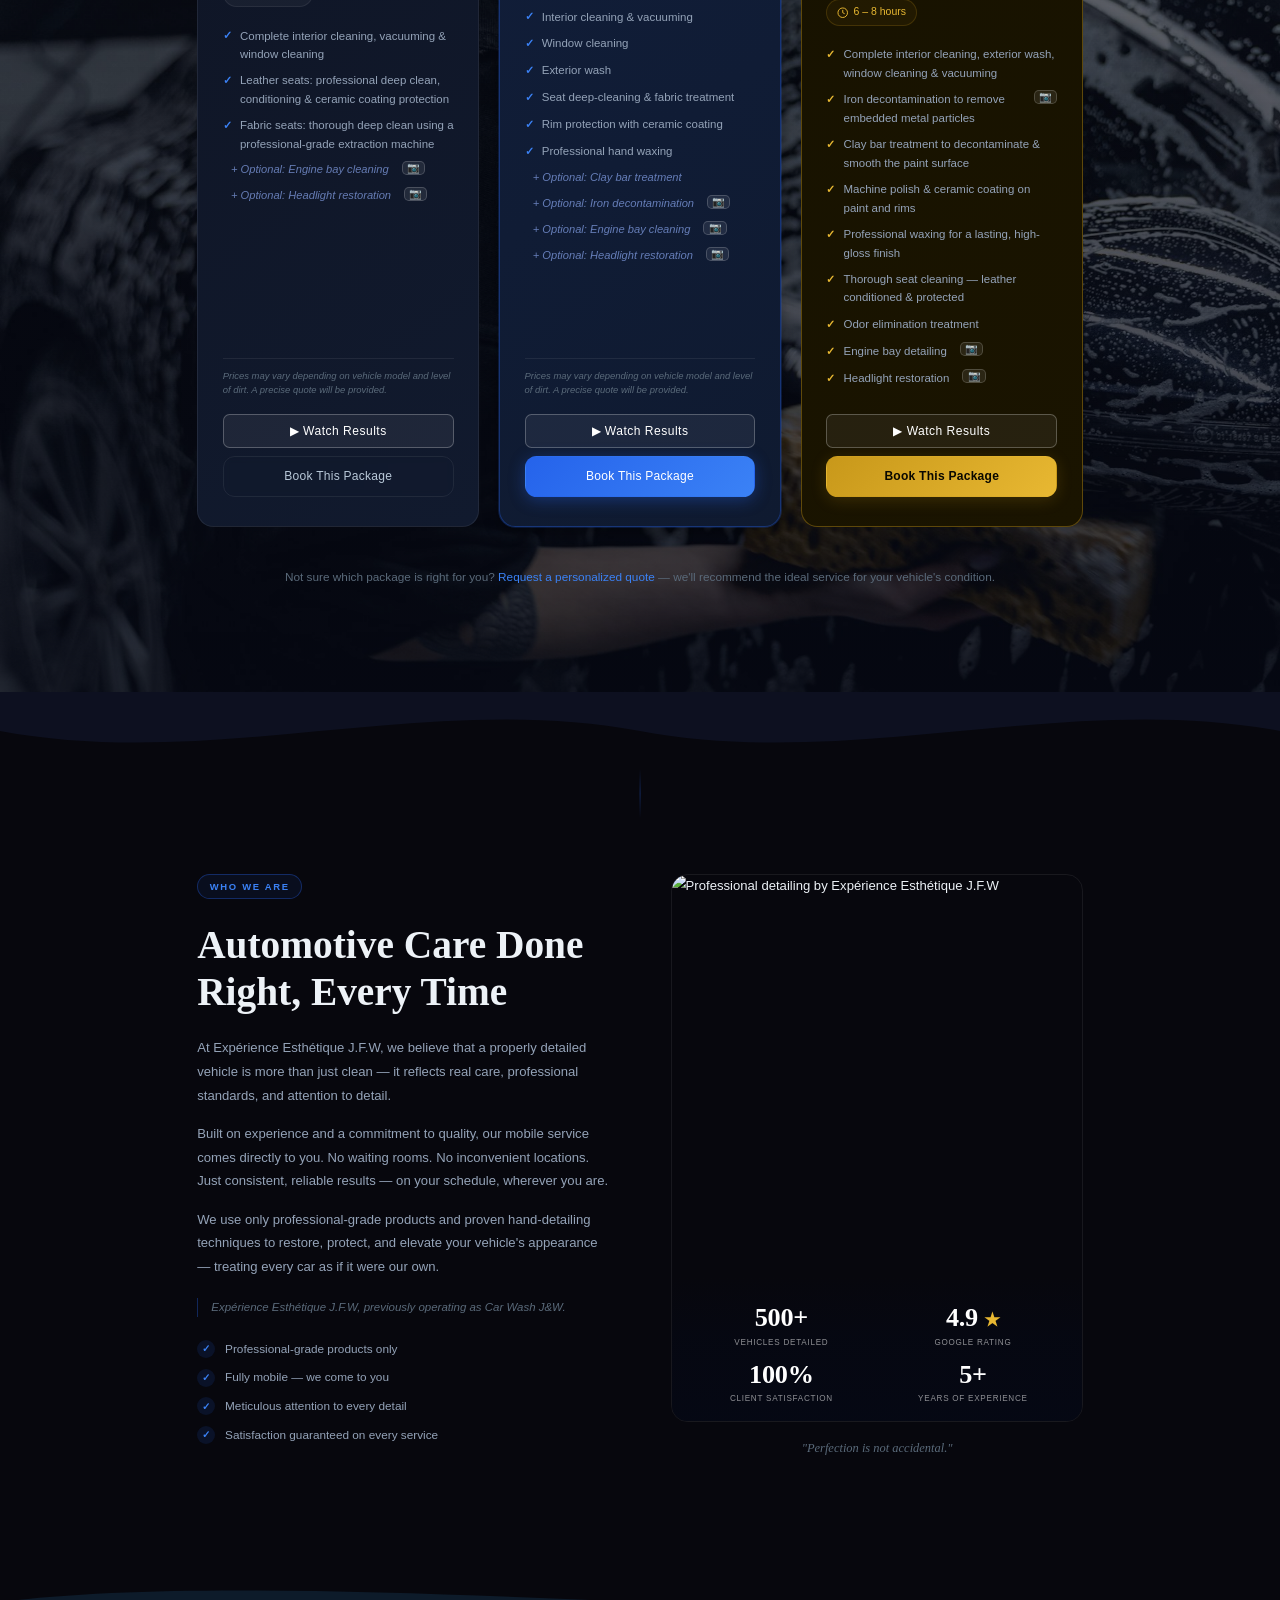
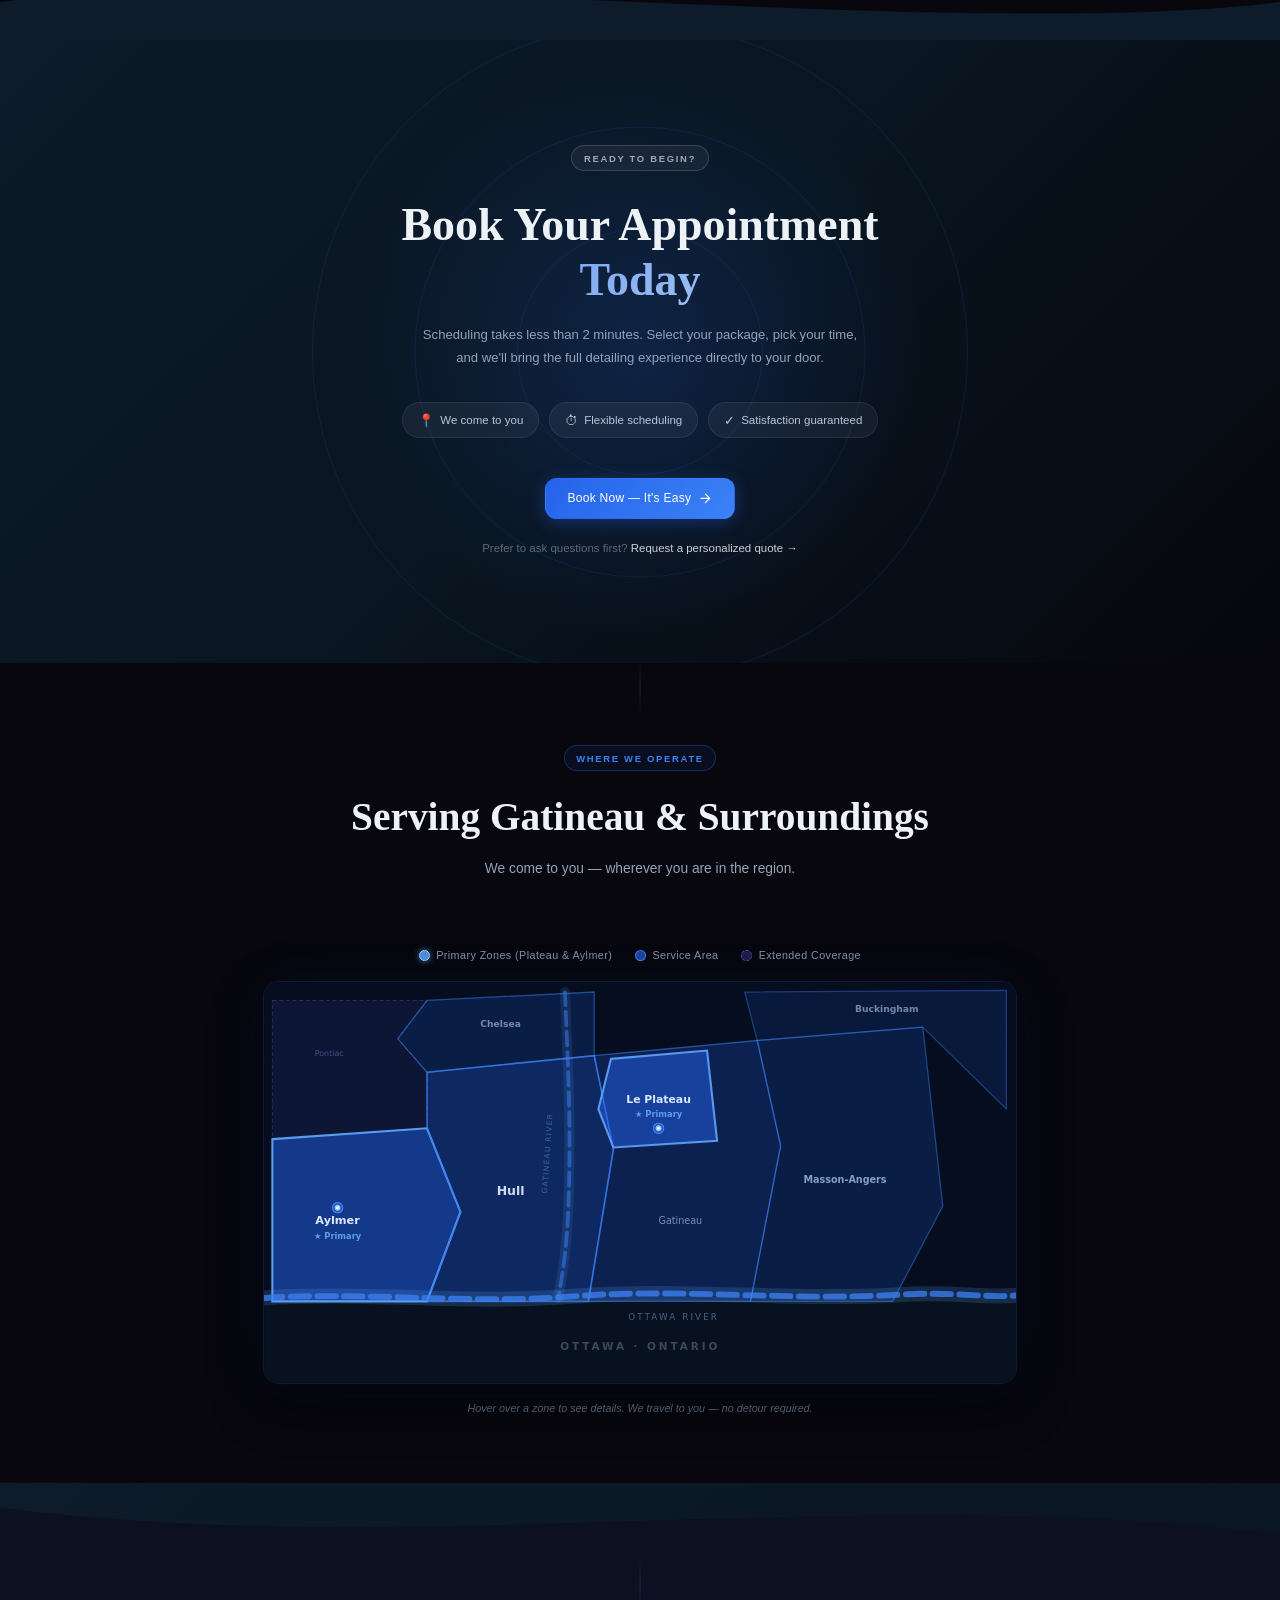
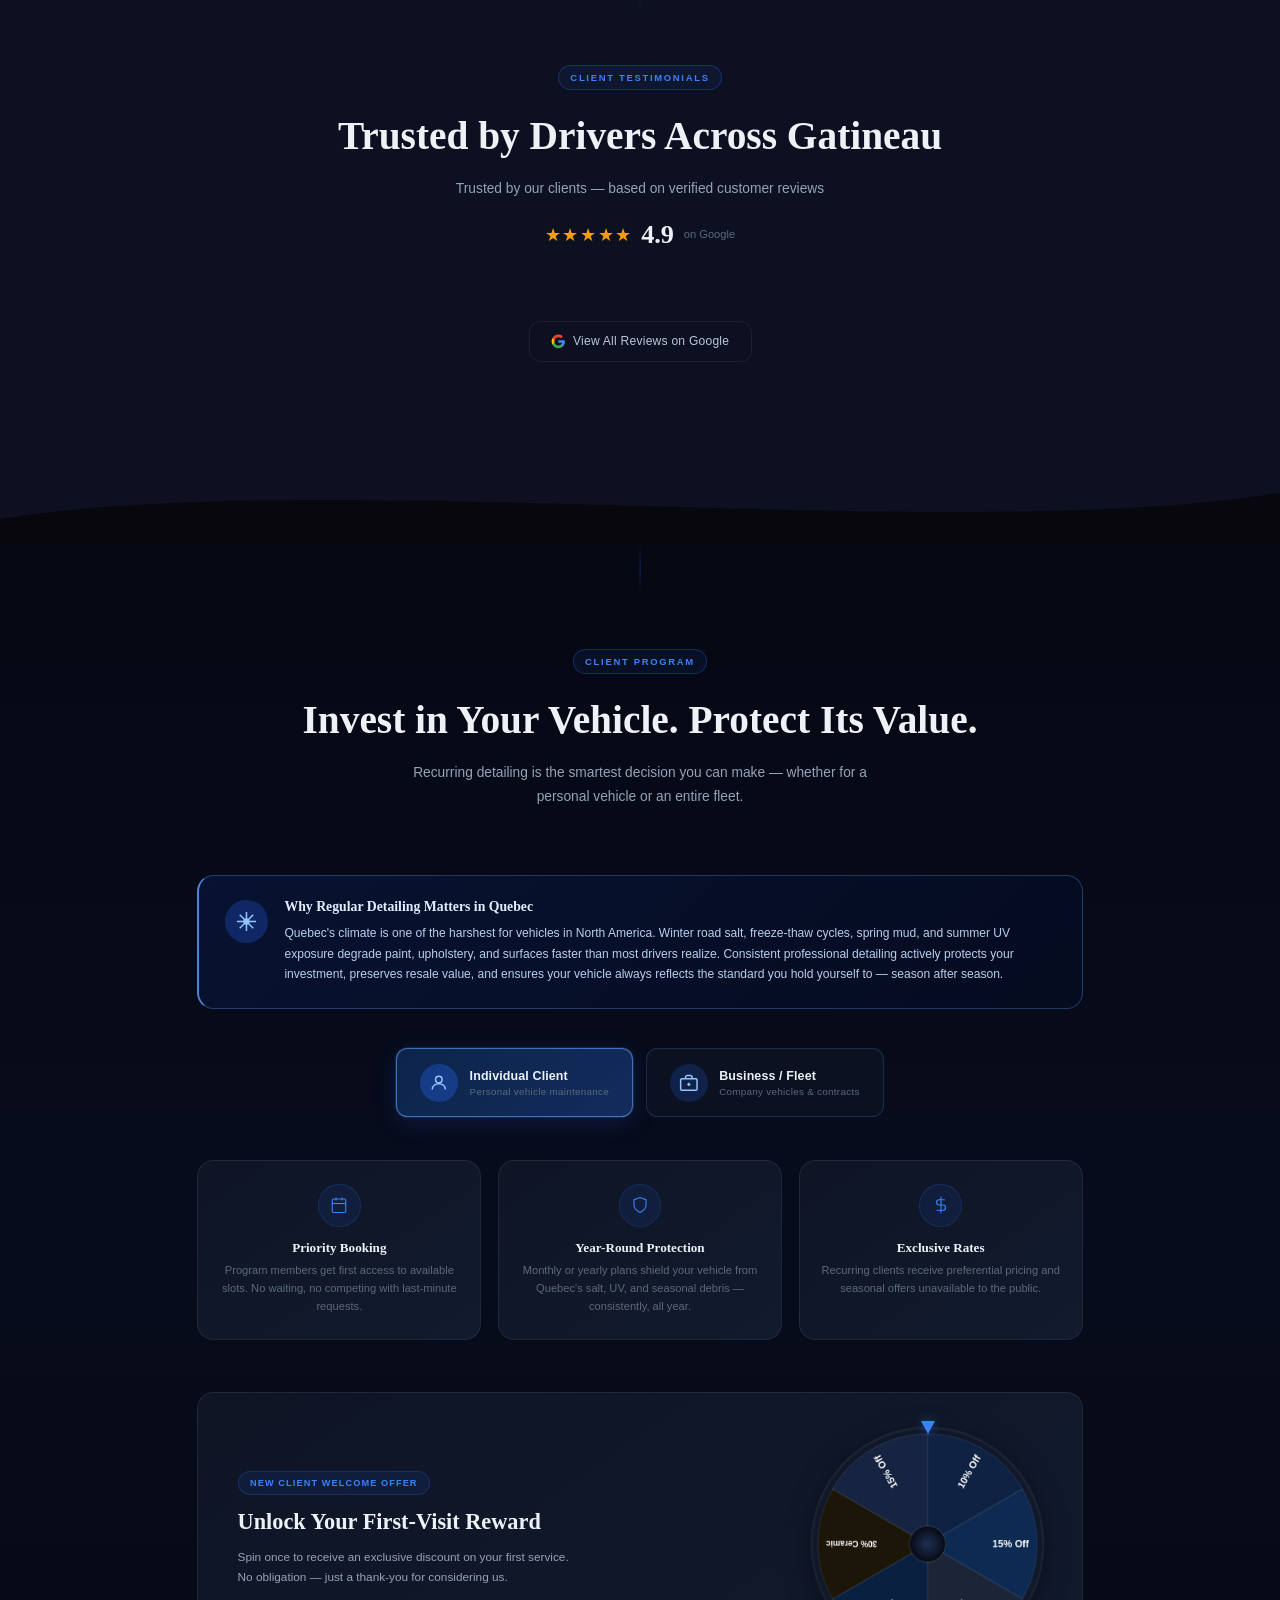
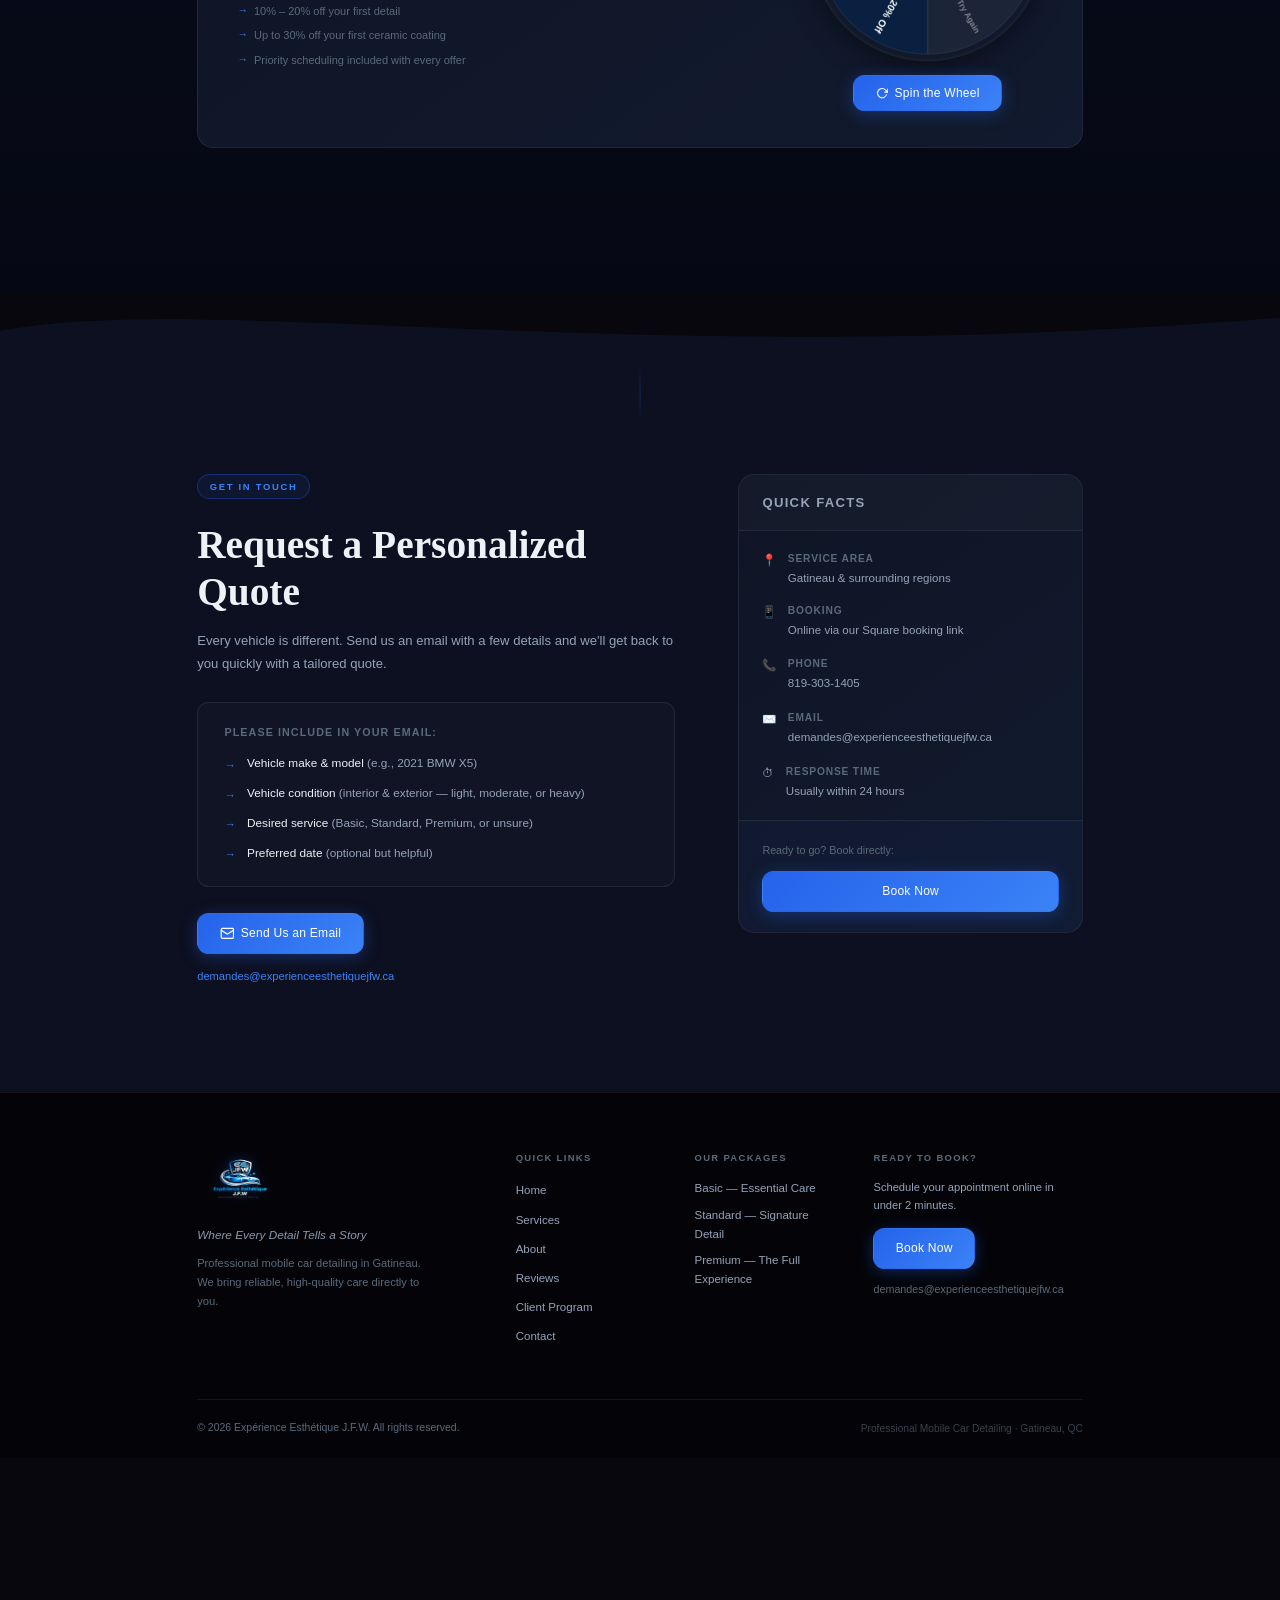
==== commit 4a4564f8: "Add canopy note, increase nav font, apply security fixes - styles.css: add .canopy-note (blue, float" ====
--- a/index.html
+++ b/index.html
@@ -211,6 +211,7 @@
                 <p class="section-subtitle">
                     Every service is performed by hand with professional-grade products.
                     We take pride in results others overlook.
+                    <span class="canopy-note">Rainy day? No problem — we bring our canopy so your detail never gets cancelled.</span>
                 </p>
             </div>
 
@@ -1043,8 +1044,8 @@
     <div id="videoModal" class="video-modal">
         <div class="video-modal-box">
             <button class="video-modal-close">&times;</button>
-            <iframe id="modalVideo" src="" frameborder="0" allowfullscreen
-                allow="autoplay; encrypted-media; picture-in-picture"></iframe>
+            <iframe id="modalVideo" src="" frameborder="0"
+                allow="autoplay; encrypted-media; picture-in-picture; fullscreen"></iframe>
         </div>
     </div>
 
--- a/styles.css
+++ b/styles.css
@@ -226,6 +226,18 @@
     color: var(--text-secondary);
 }
 
+.canopy-note {
+    display: block;
+    margin-top: 0.6em;
+    color: #5b9bff;
+    animation: canopyFloat 3s ease-in-out infinite;
+}
+
+@keyframes canopyFloat {
+    0%, 100% { transform: translateY(0); }
+    50%       { transform: translateY(-5px); }
+}
+
 /* Decorative section divider line */
 .section::before {
     content: '';
@@ -579,7 +591,7 @@
 }
 
 .nav-links a {
-    font-size: 0.88rem;
+    font-size: 1.15rem;
     font-weight: 500;
     color: var(--text-secondary);
     padding: 6px 12px;
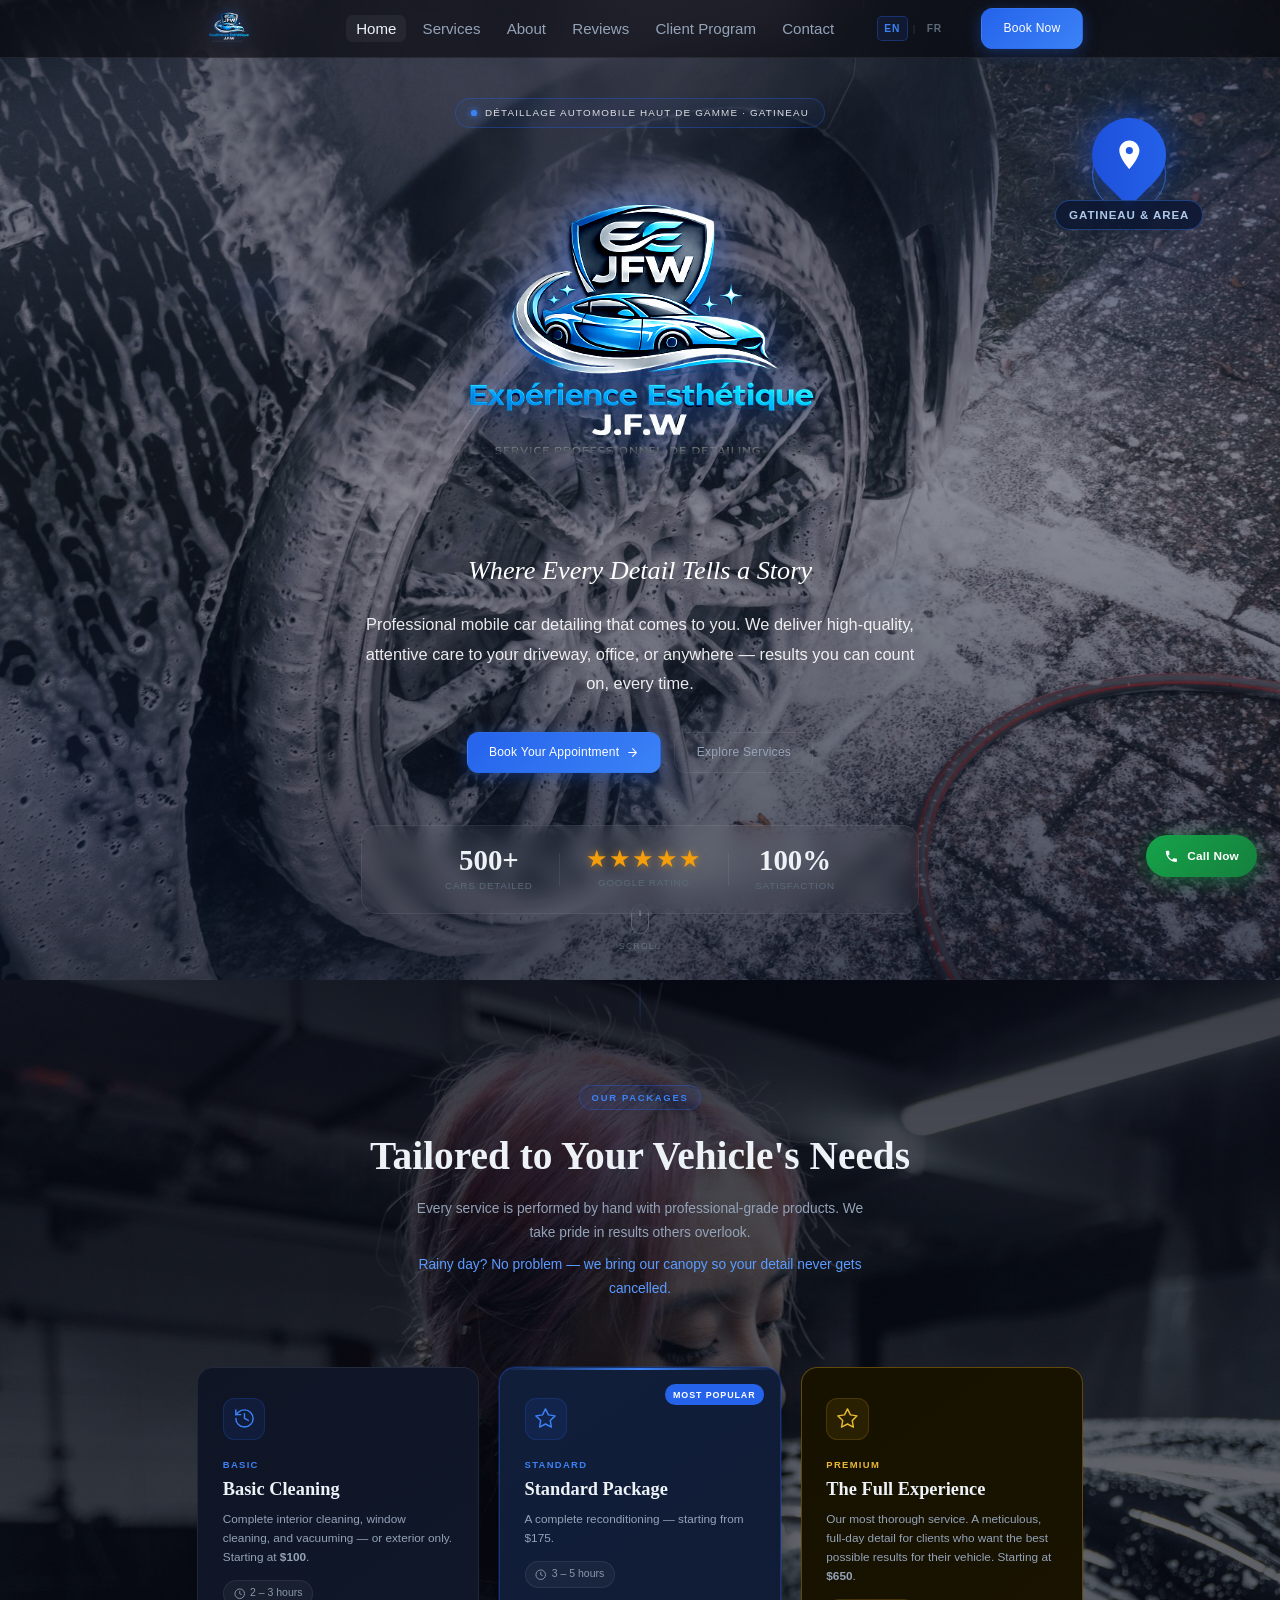
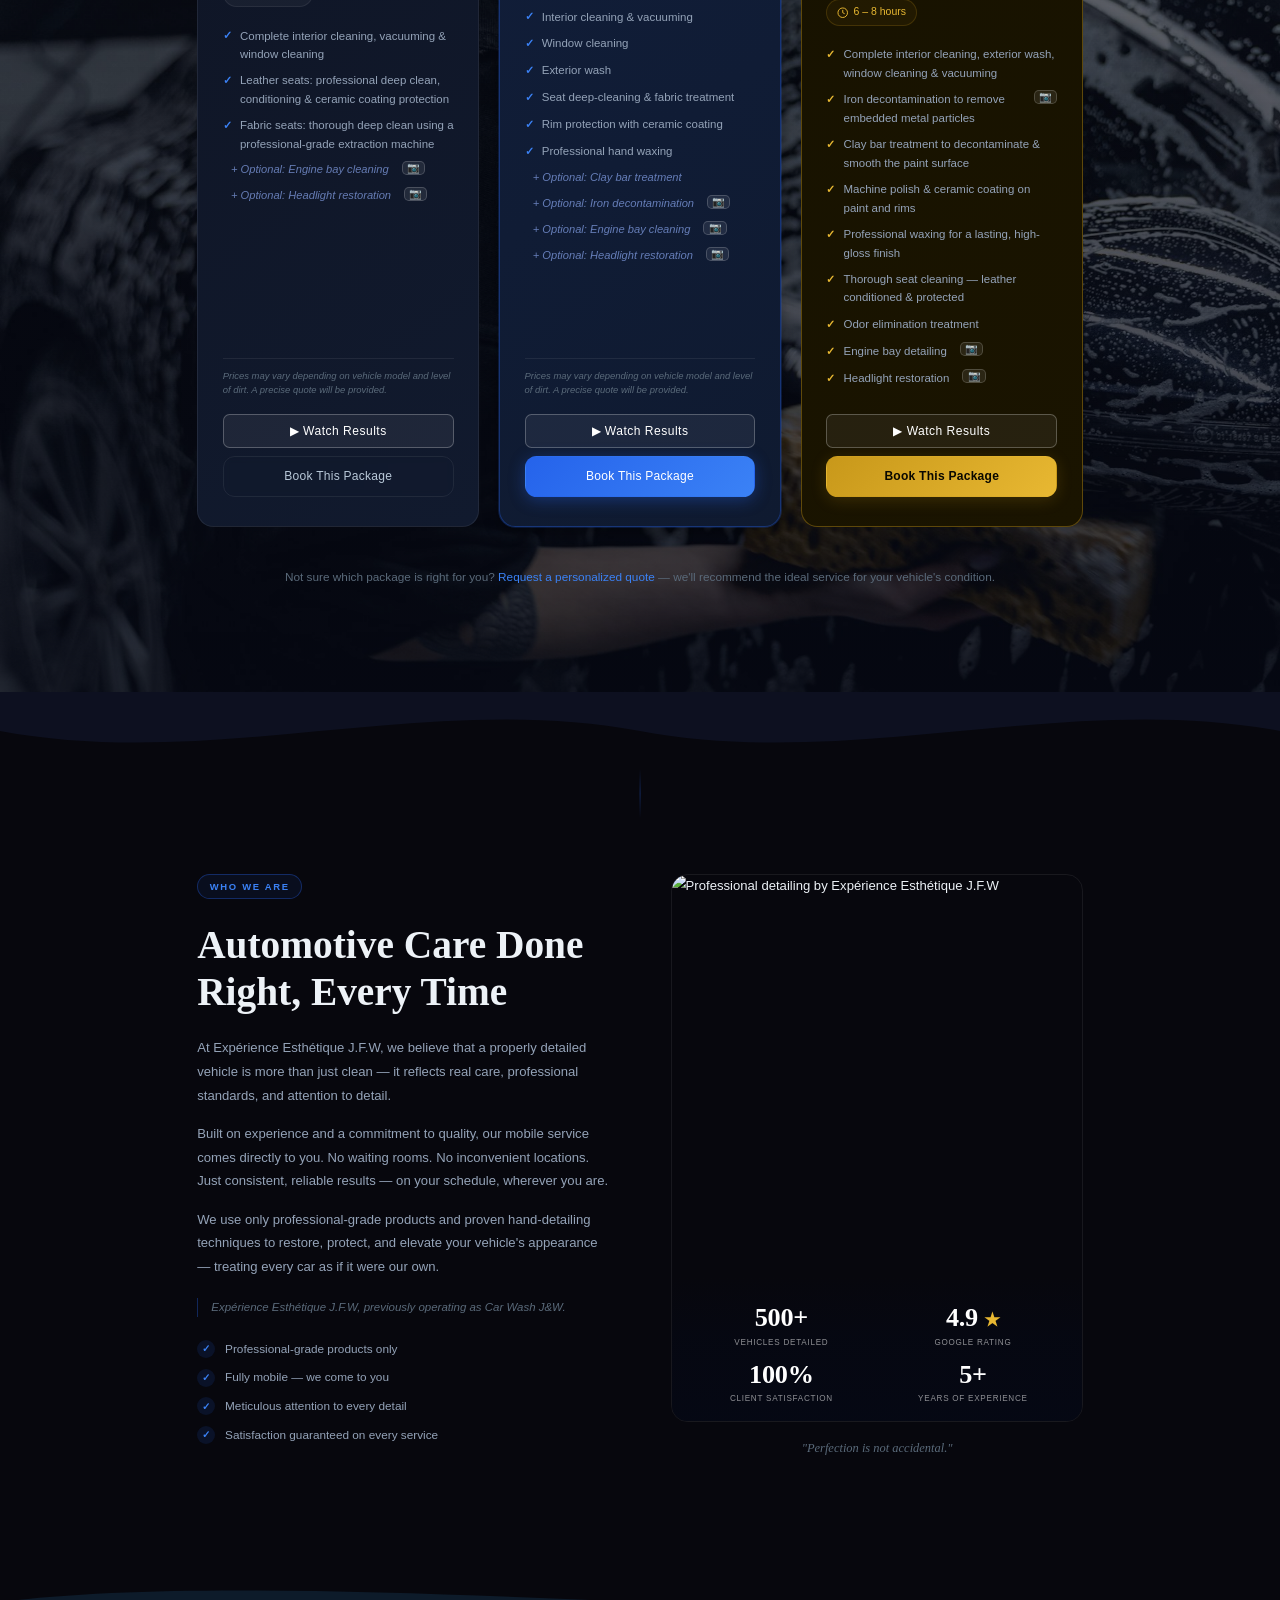
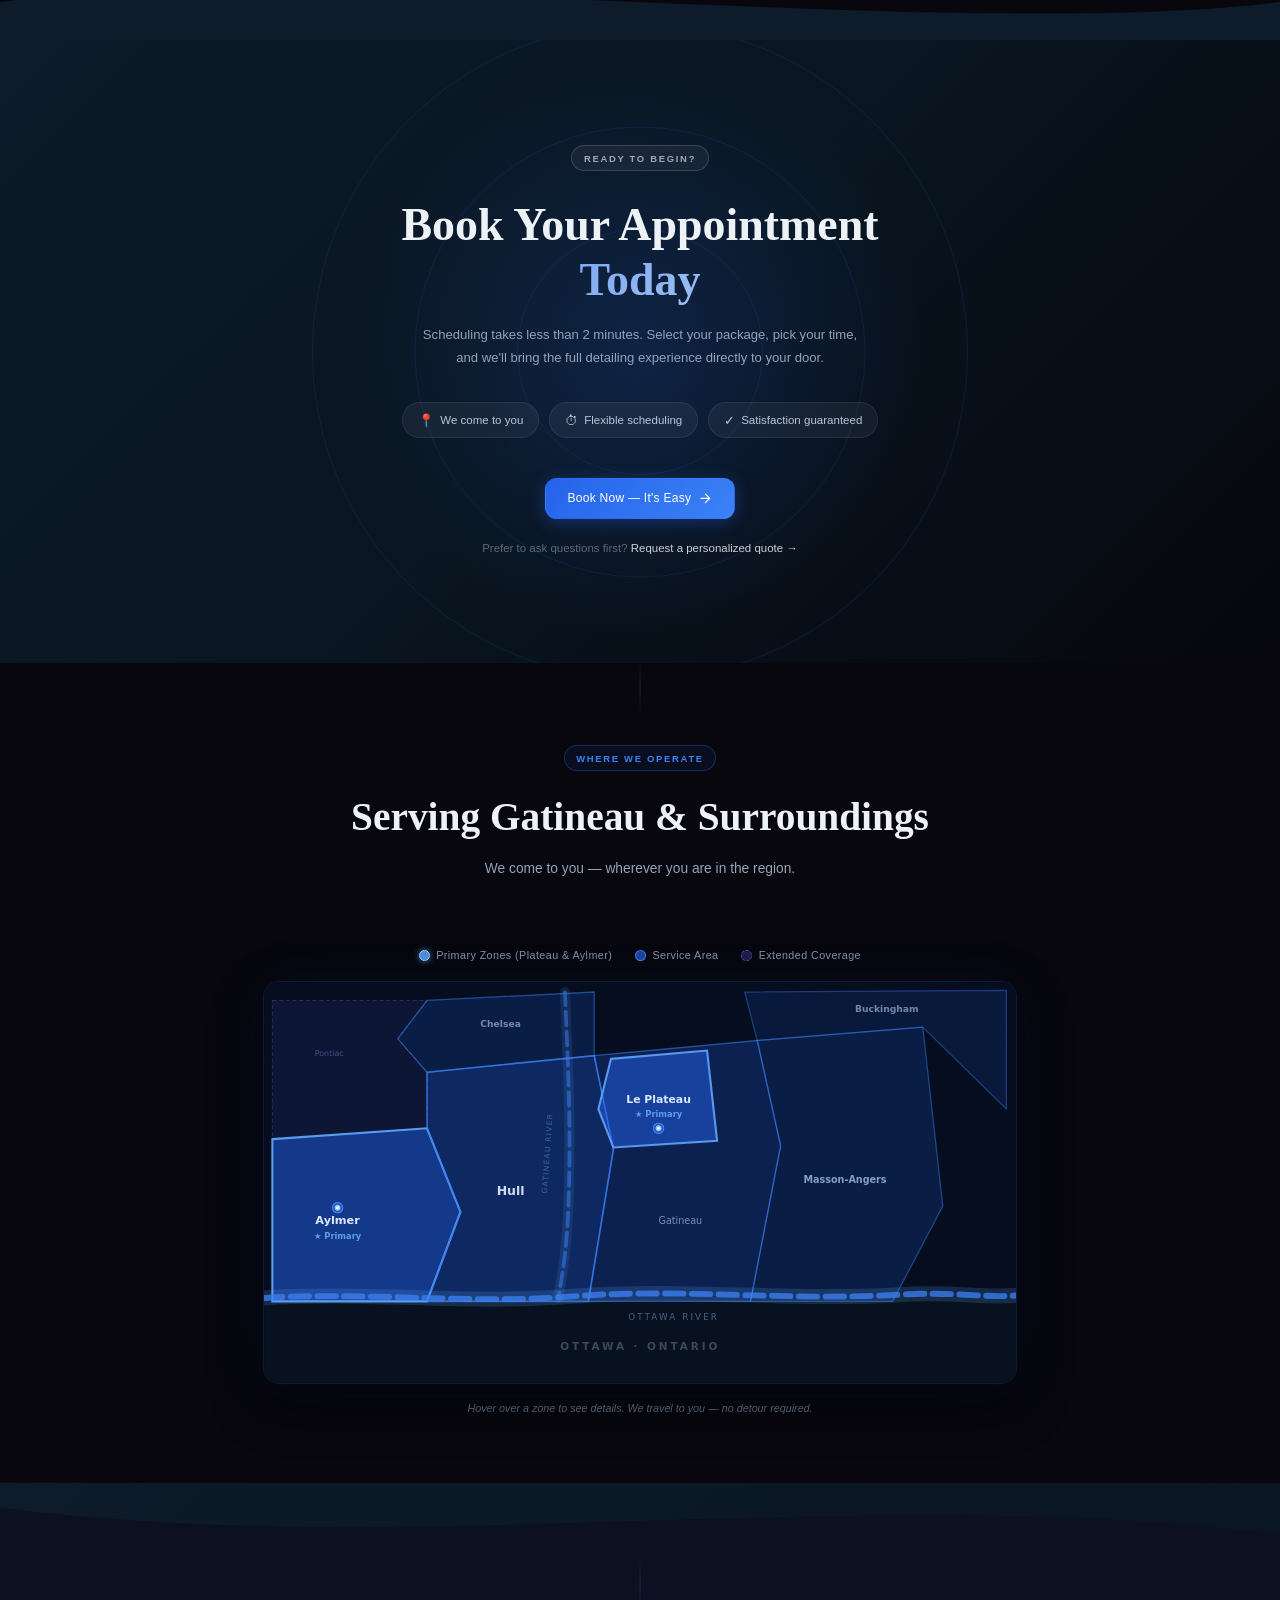
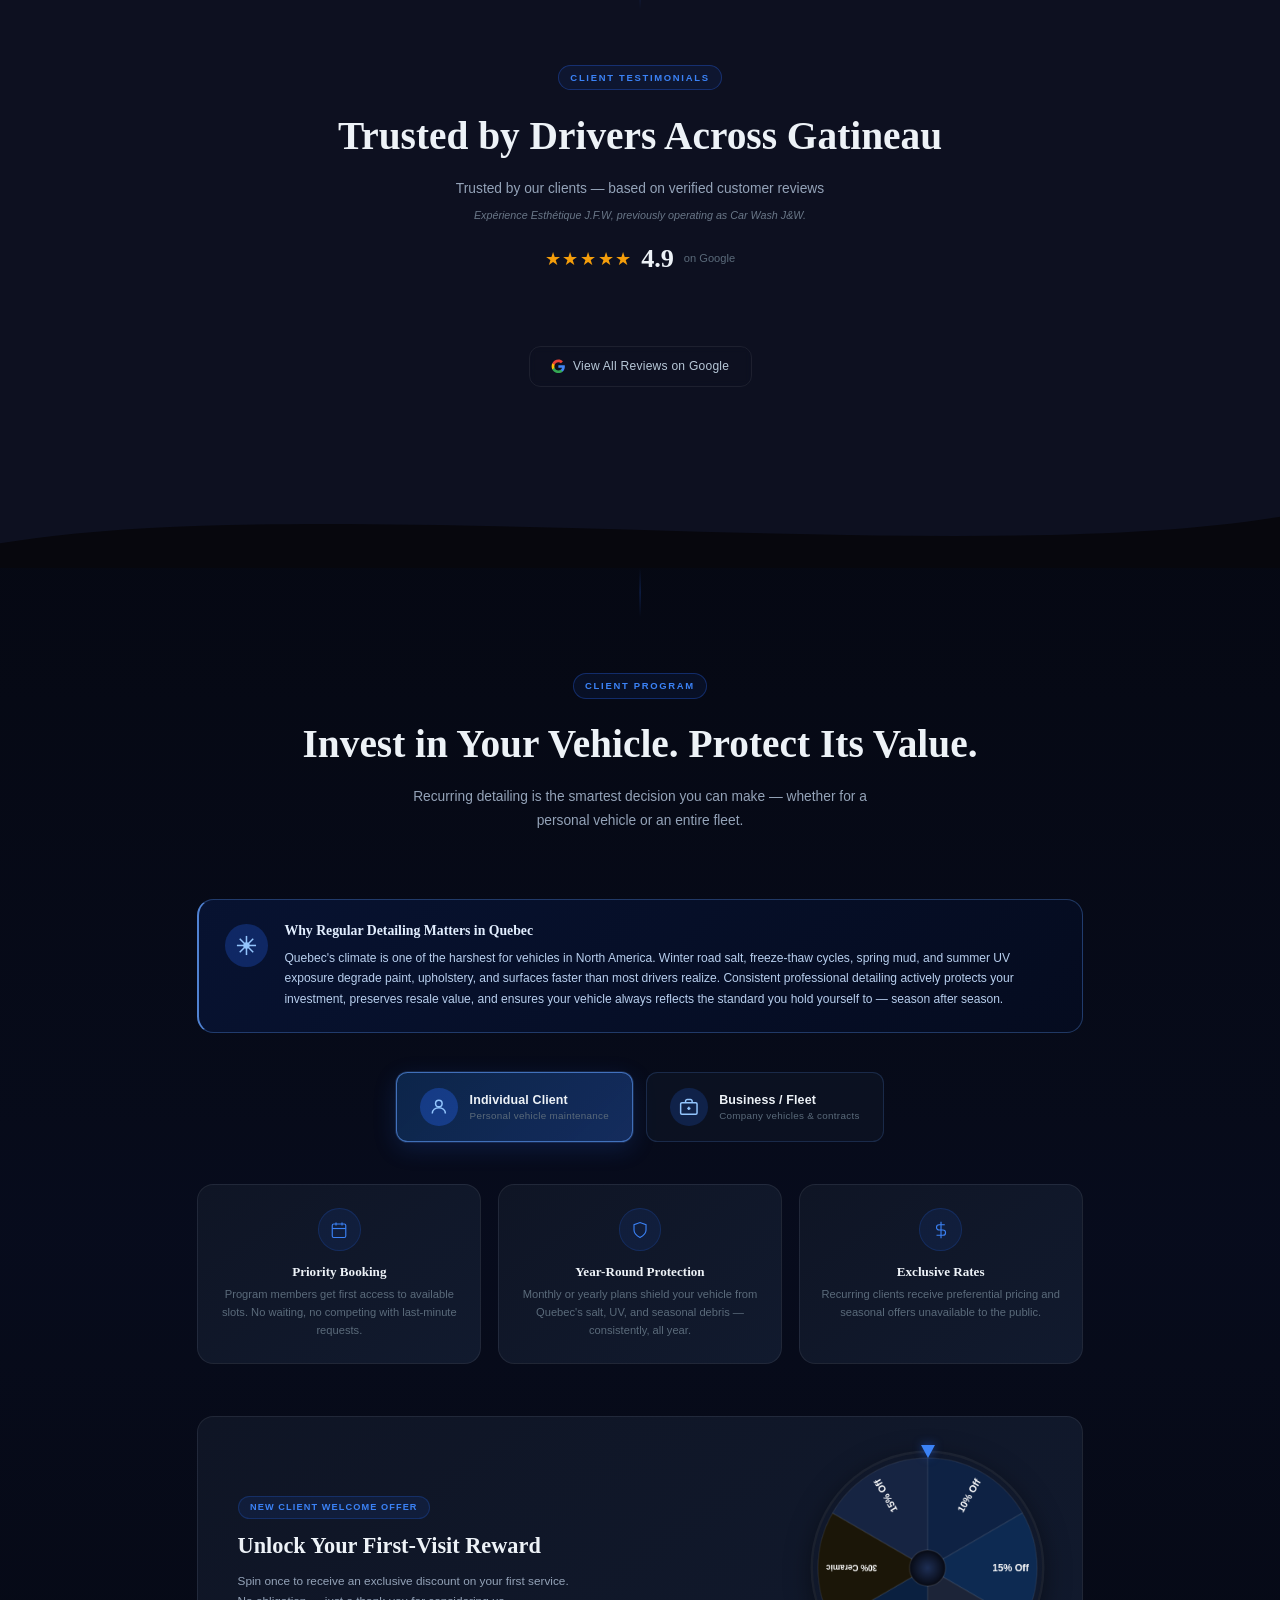
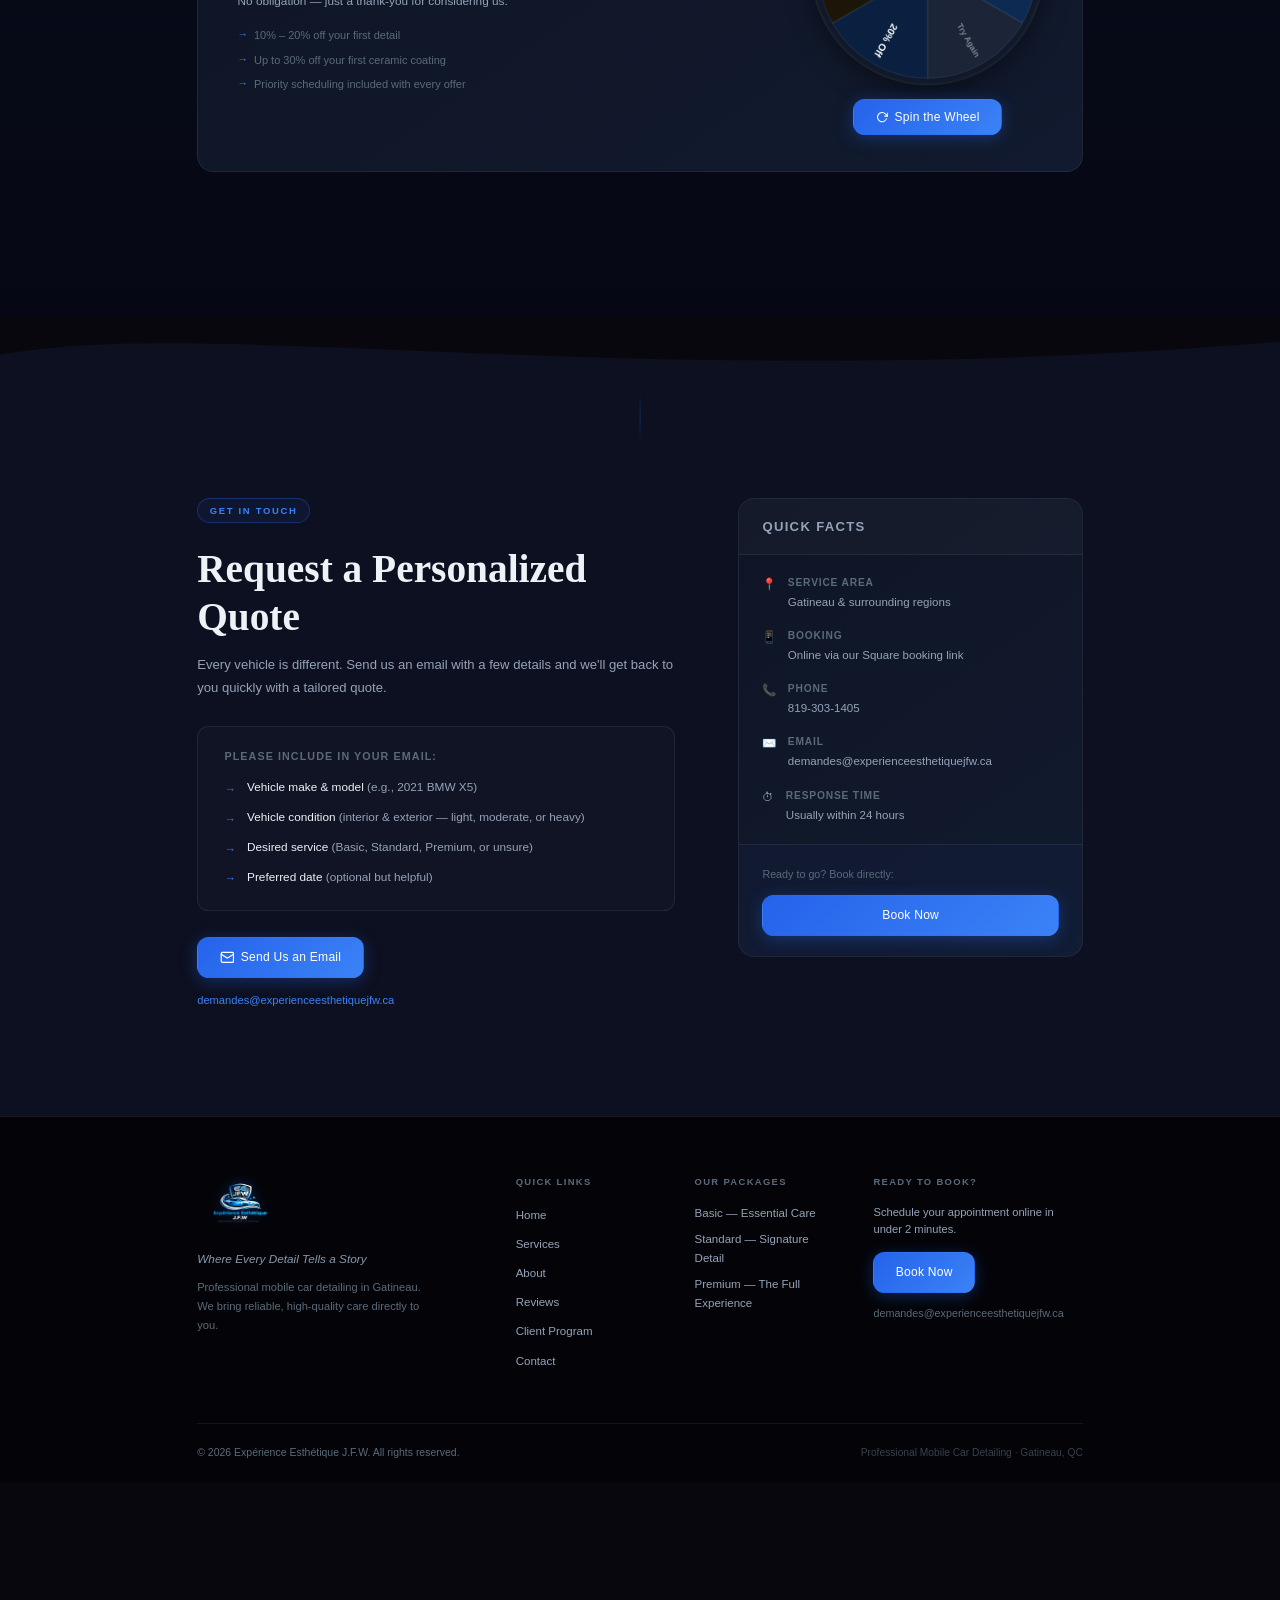
==== commit 278713b4: "Add rebrand note to reviews section (EN/FR) - index.html: "previously operating as Car Wash J&W" - f" ====
--- a/index.html
+++ b/index.html
@@ -589,6 +589,7 @@
                 <span class="section-label">Client Testimonials</span>
                 <h2 class="section-title">Trusted by Drivers Across Gatineau</h2>
                 <p class="section-subtitle">Trusted by our clients — based on verified customer reviews</p>
+                <p class="reviews-rebrand-note">Expérience Esthétique J.F.W, previously operating as Car Wash J&amp;W.</p>
                 <div class="reviews-overall">
                     <div class="overall-stars" aria-label="4.9 out of 5 stars">
                         <span class="star star-full">★</span>
--- a/styles.css
+++ b/styles.css
@@ -226,6 +226,14 @@
     color: var(--text-secondary);
 }
 
+.reviews-rebrand-note {
+    margin-top: 0.5em;
+    font-size: 0.82rem;
+    color: var(--silver);
+    font-style: italic;
+    opacity: 0.75;
+}
+
 .canopy-note {
     display: block;
     margin-top: 0.6em;
